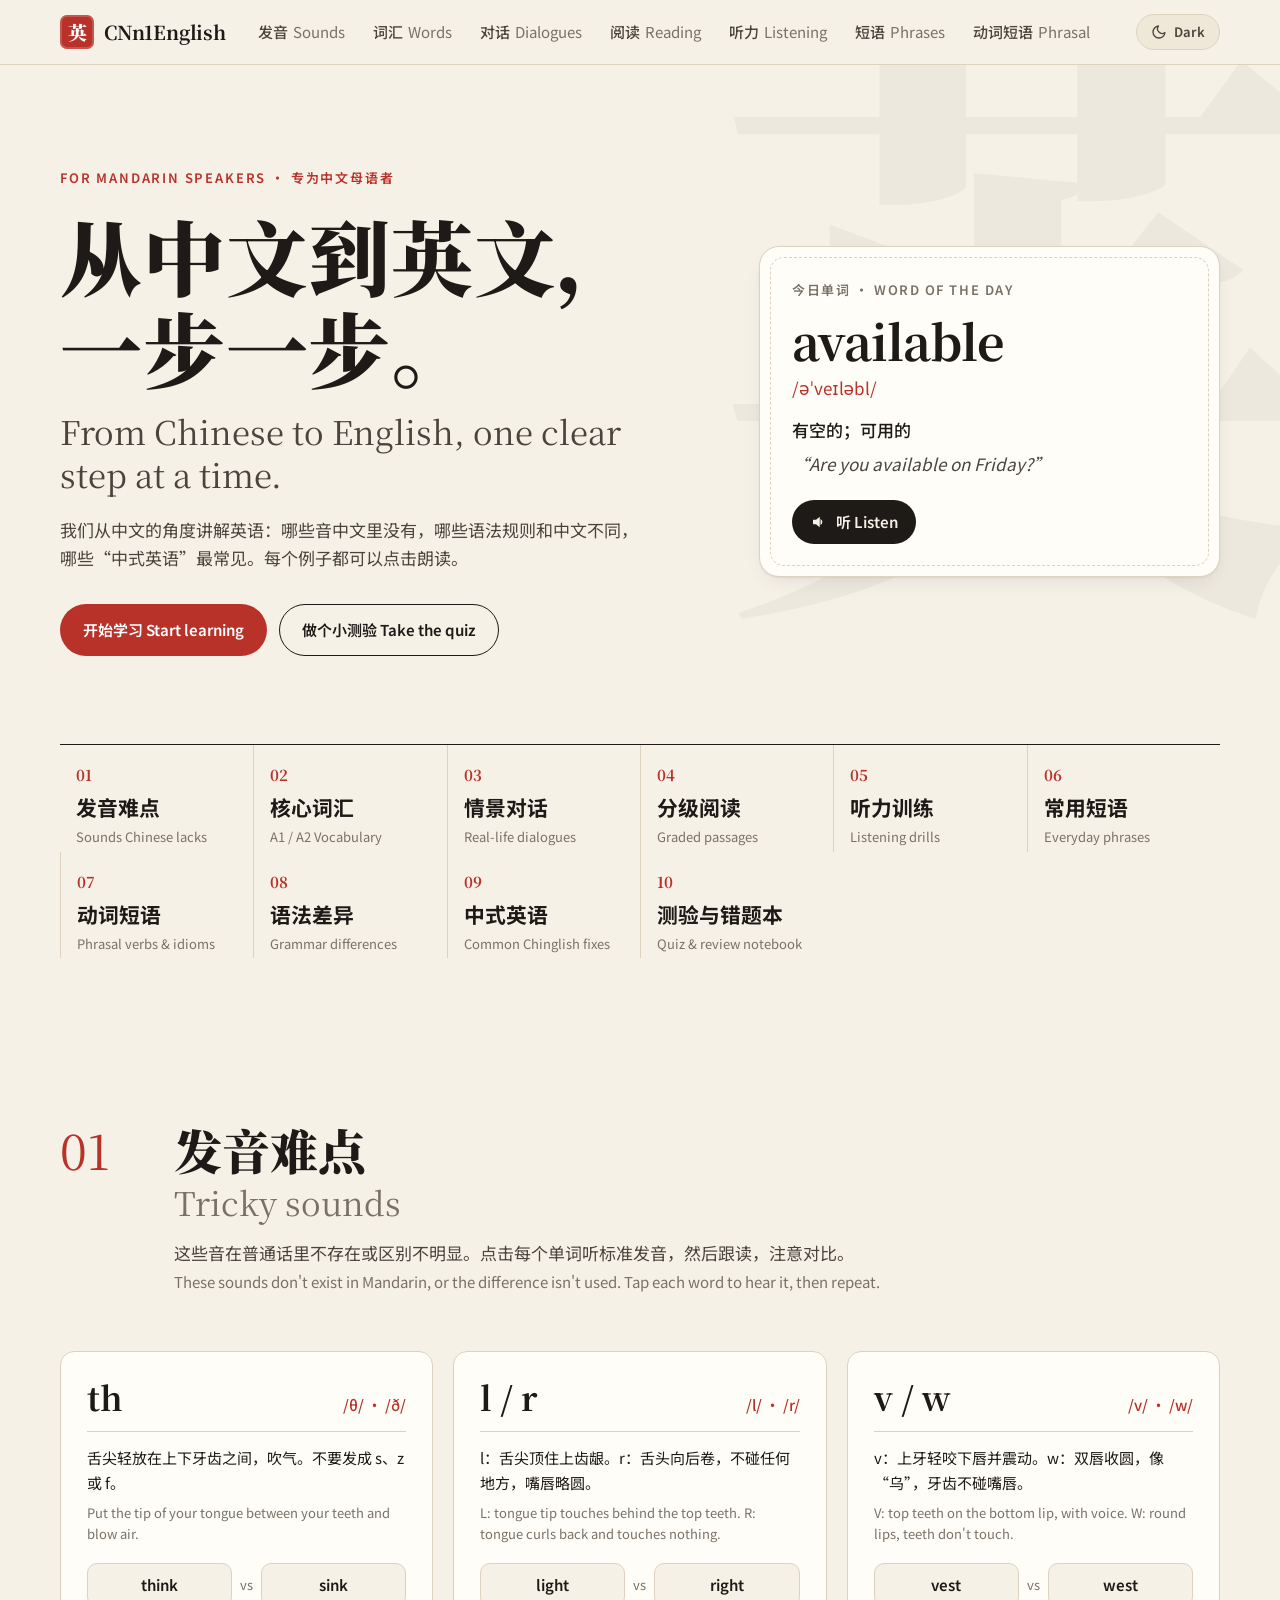
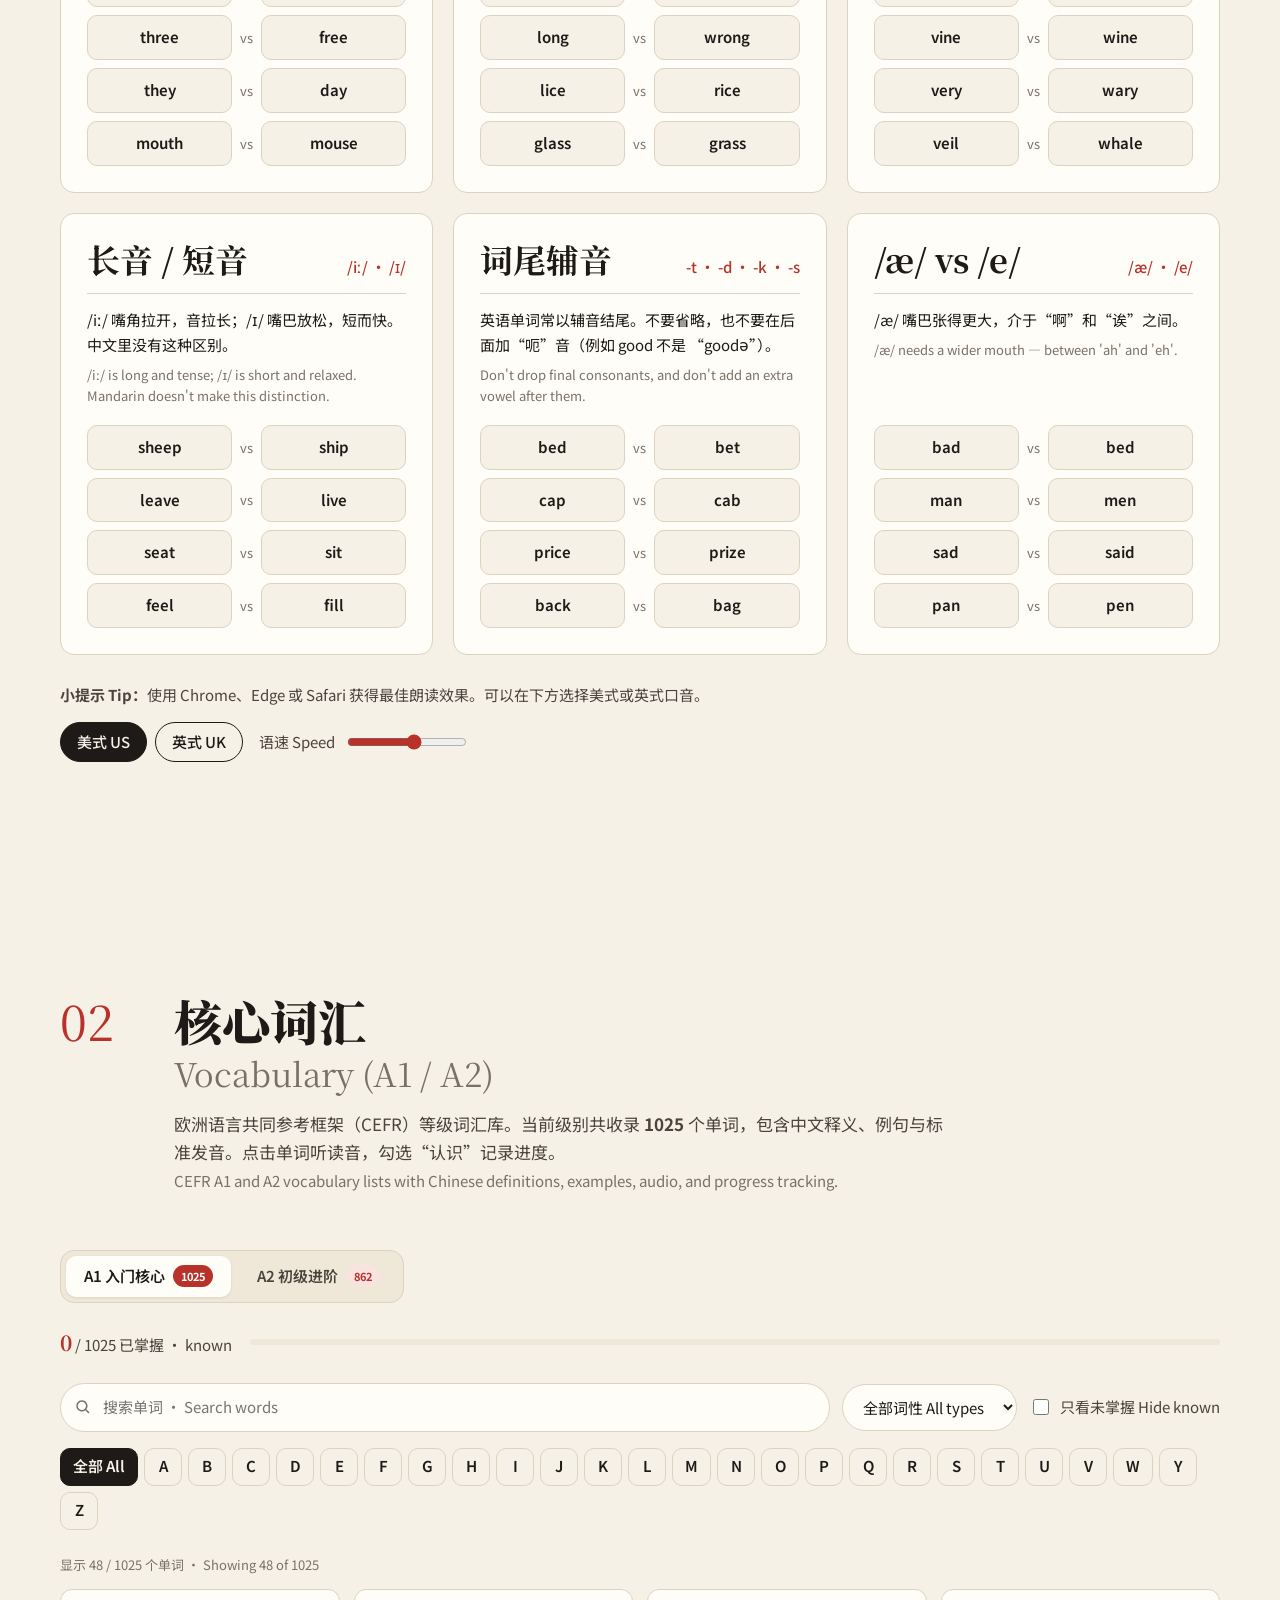
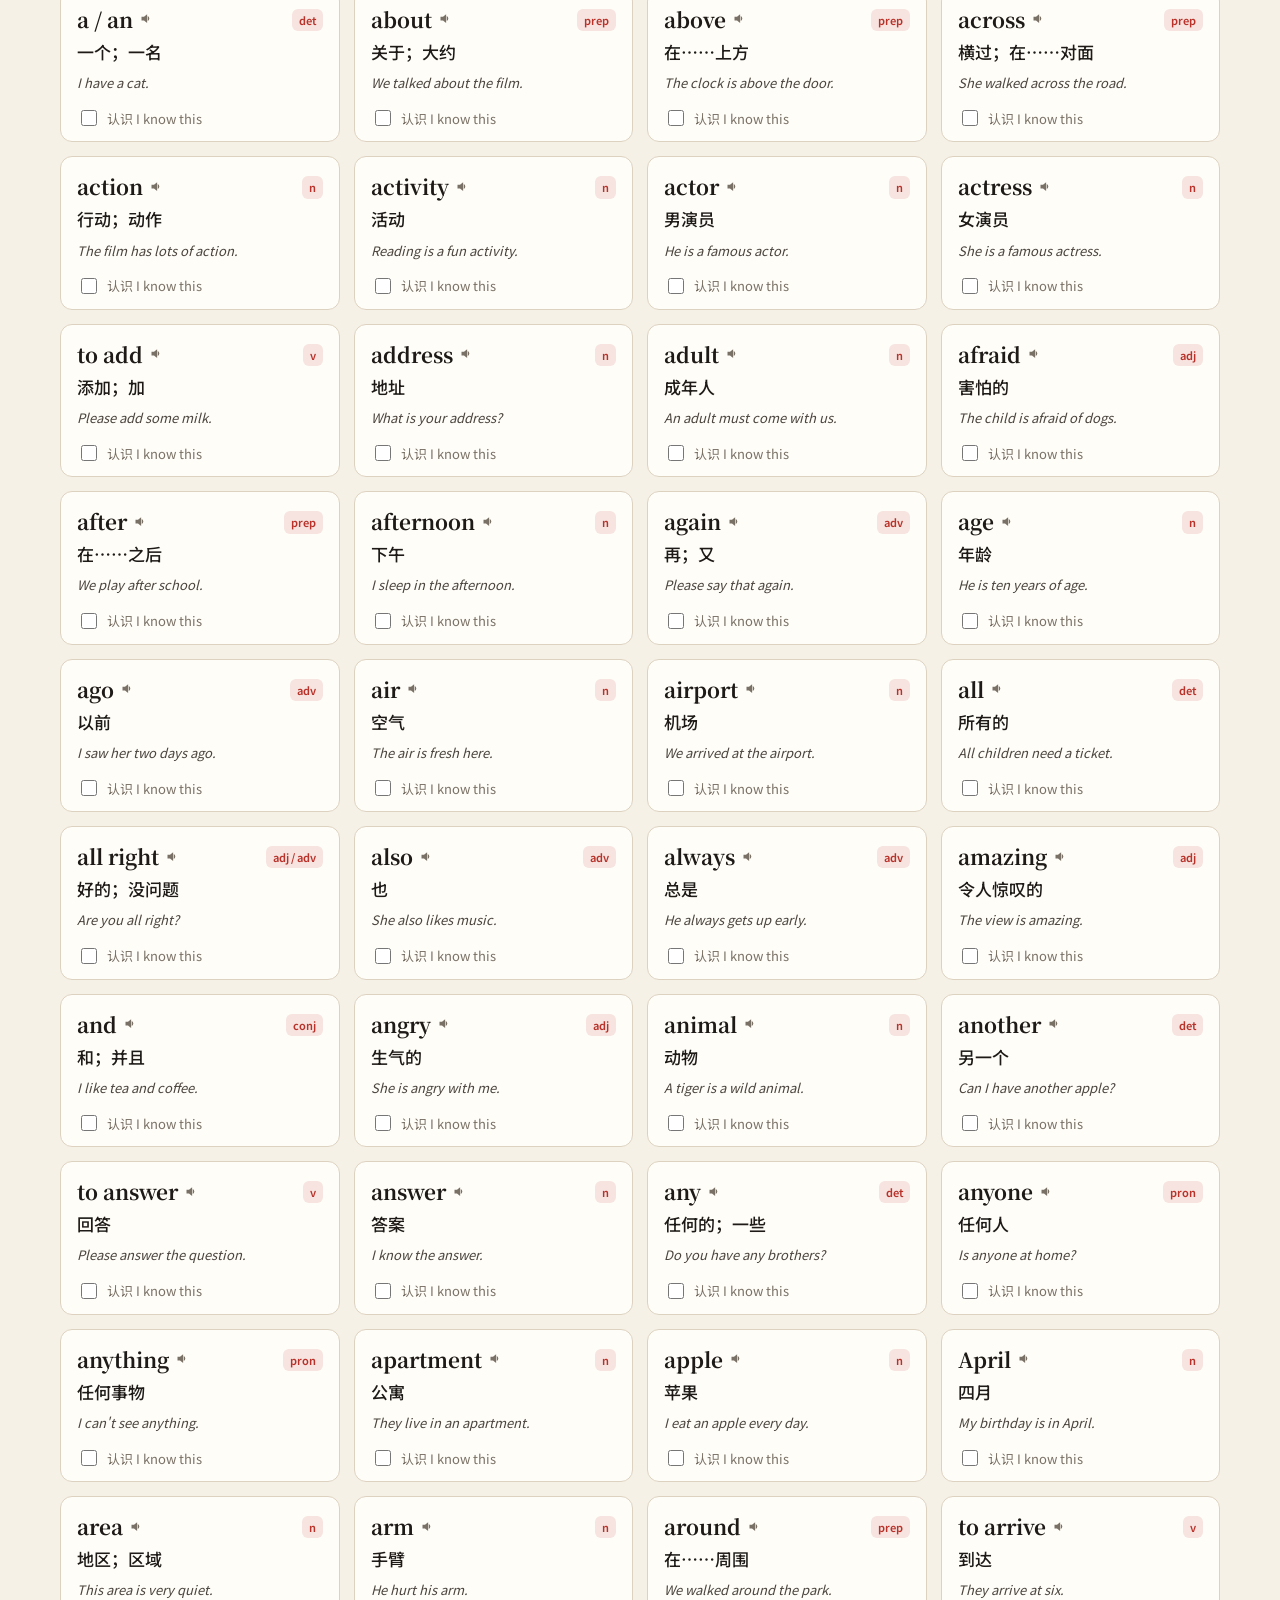
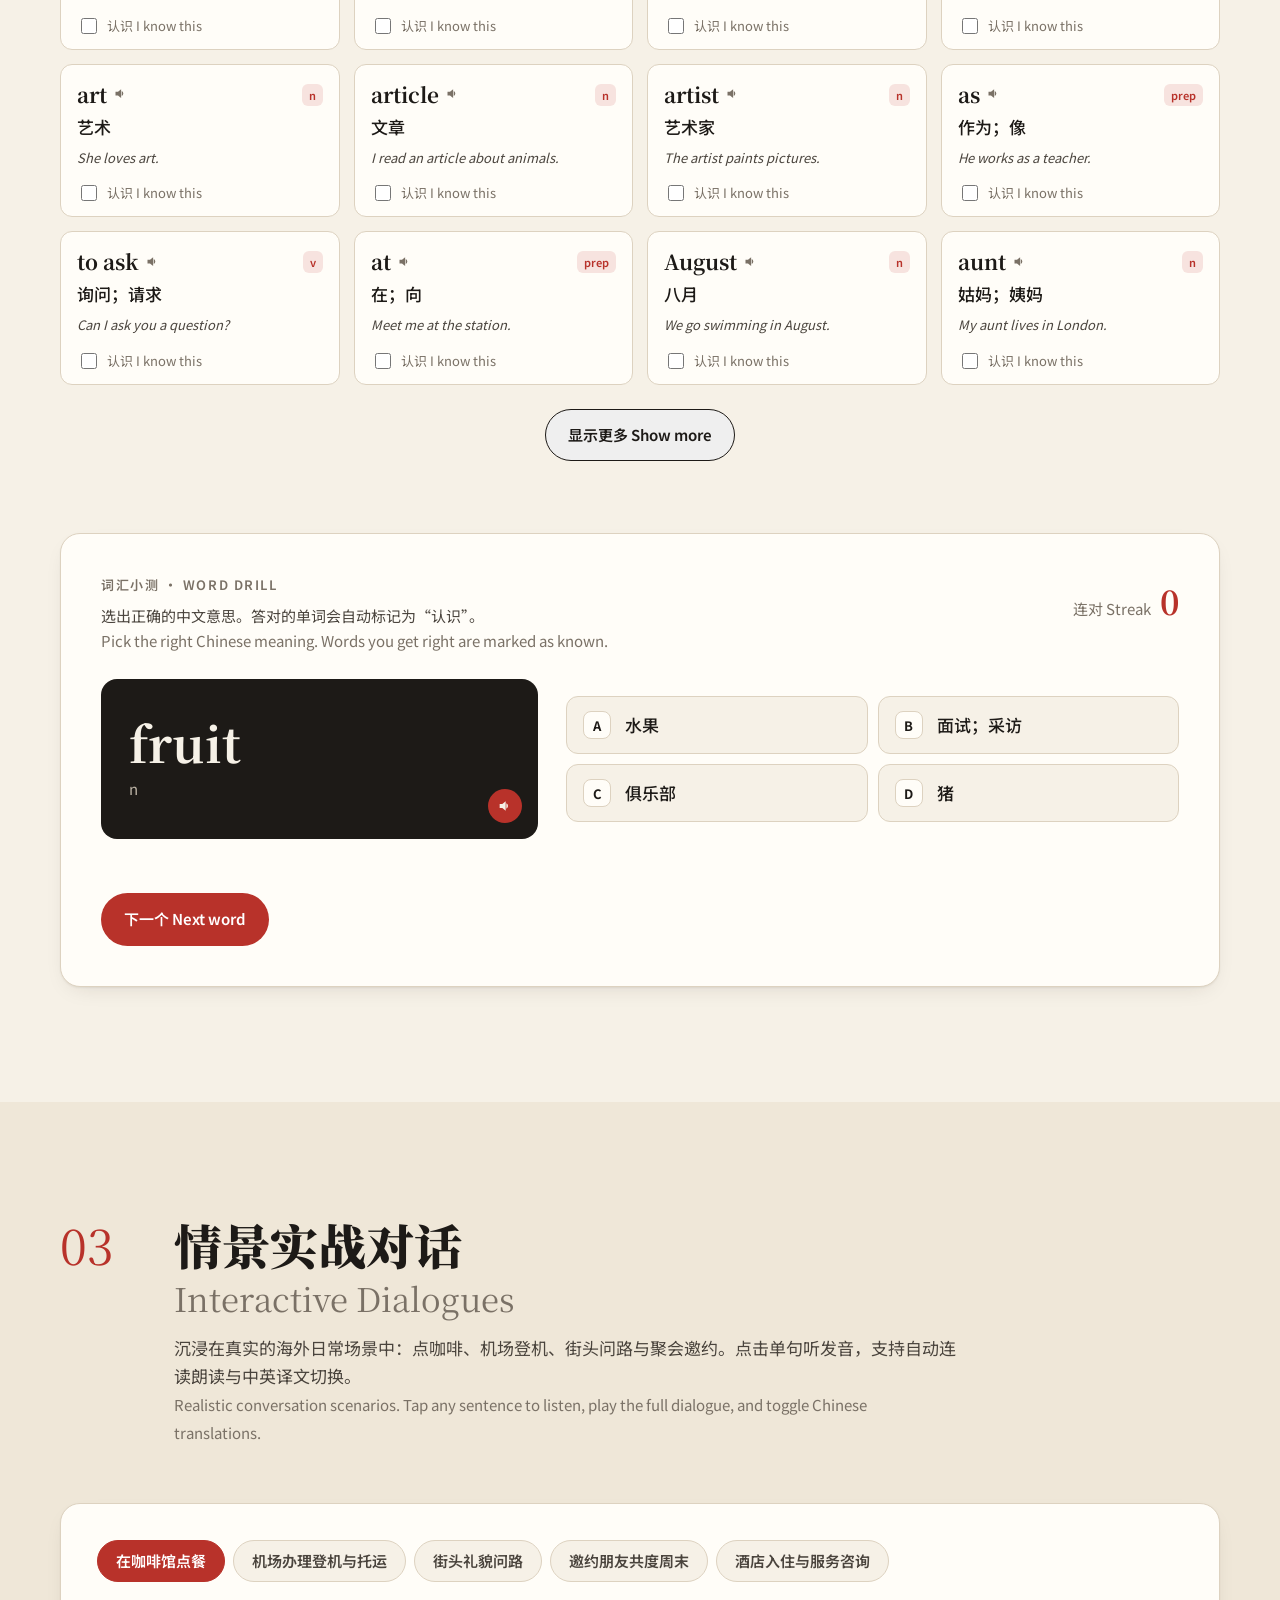
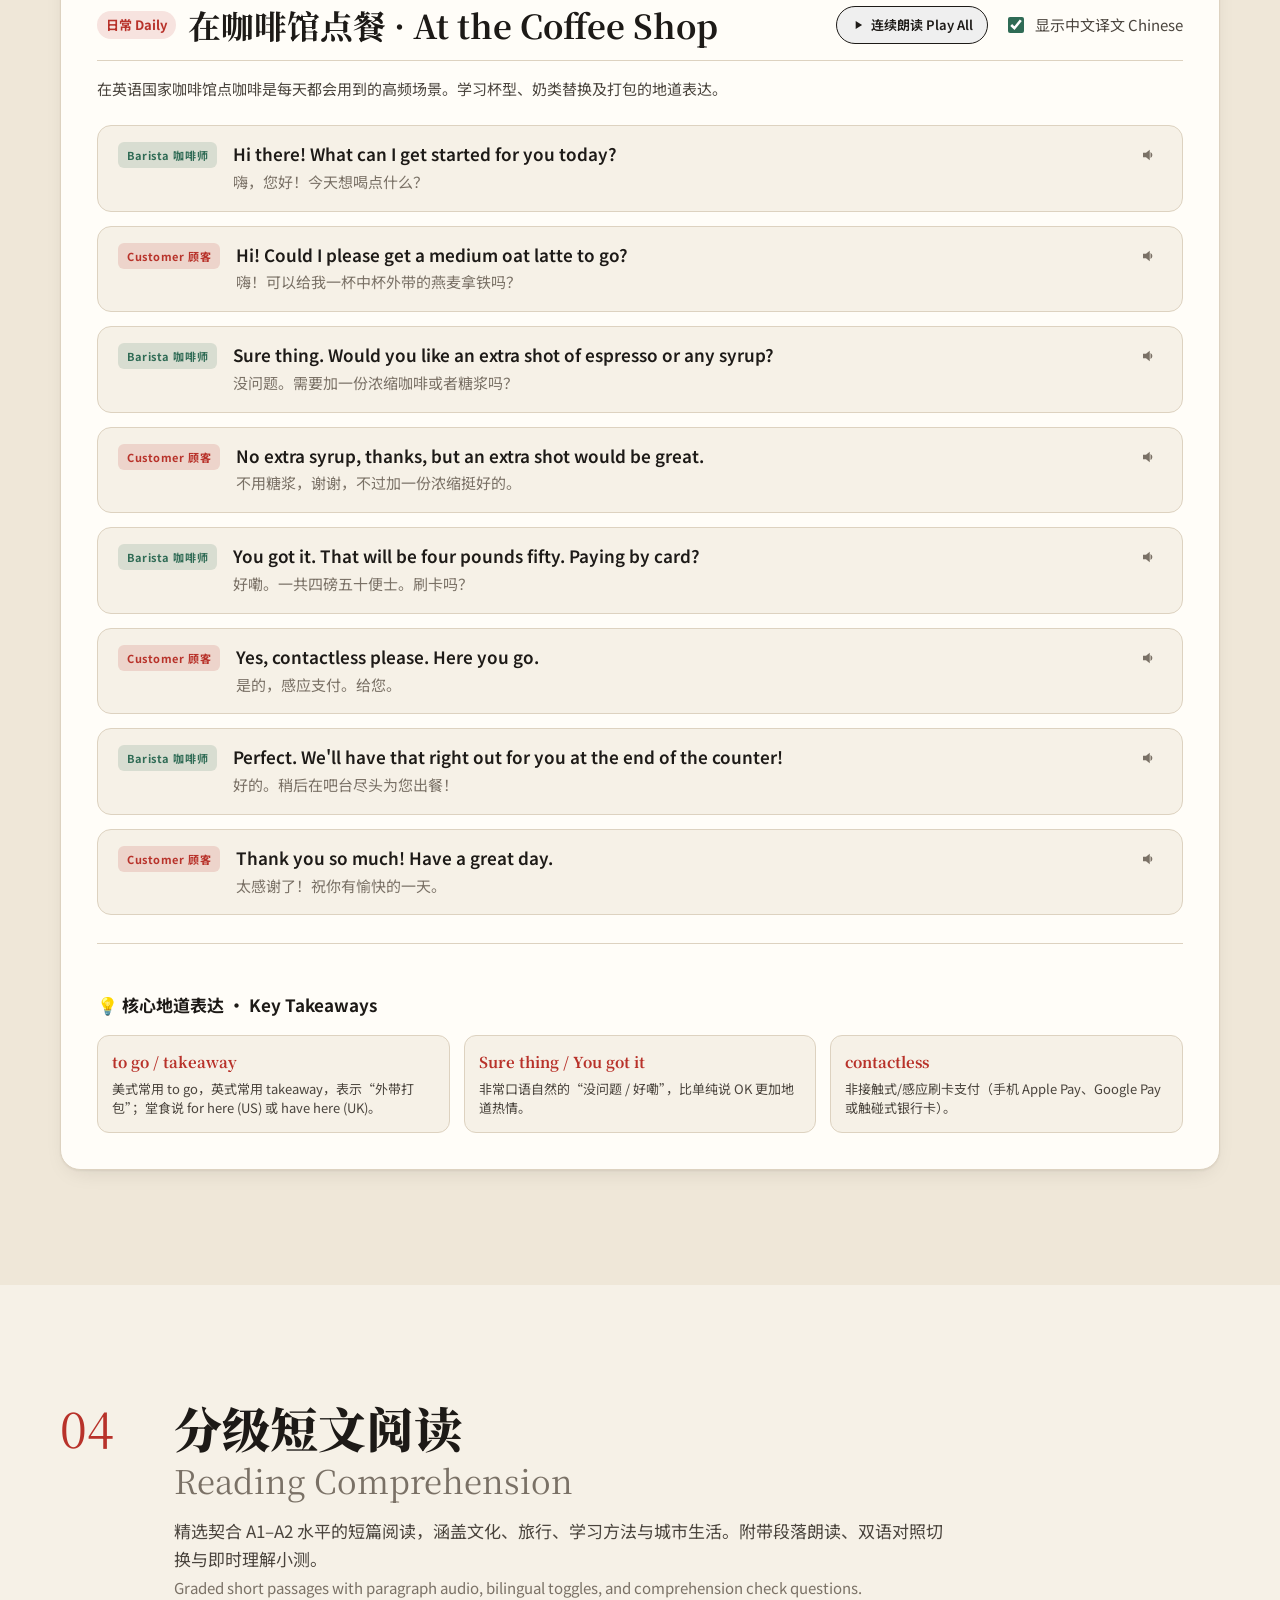
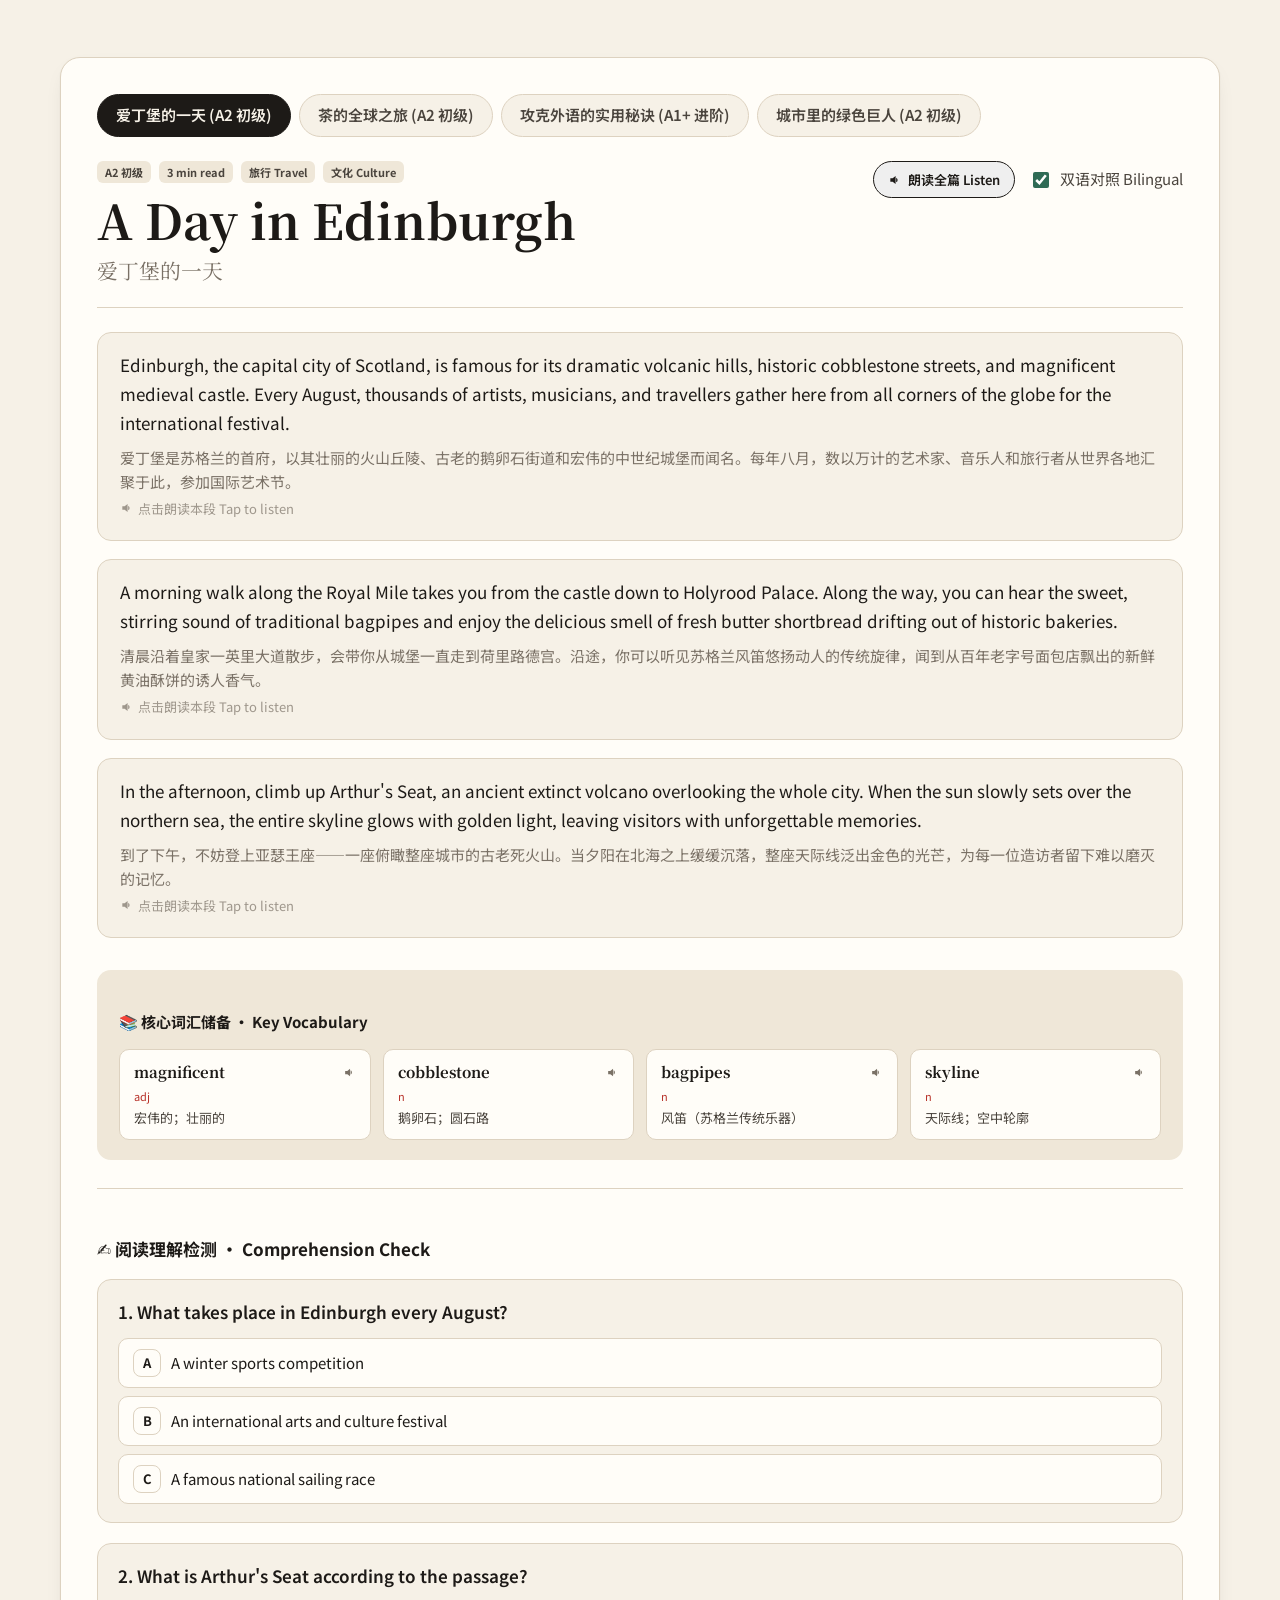
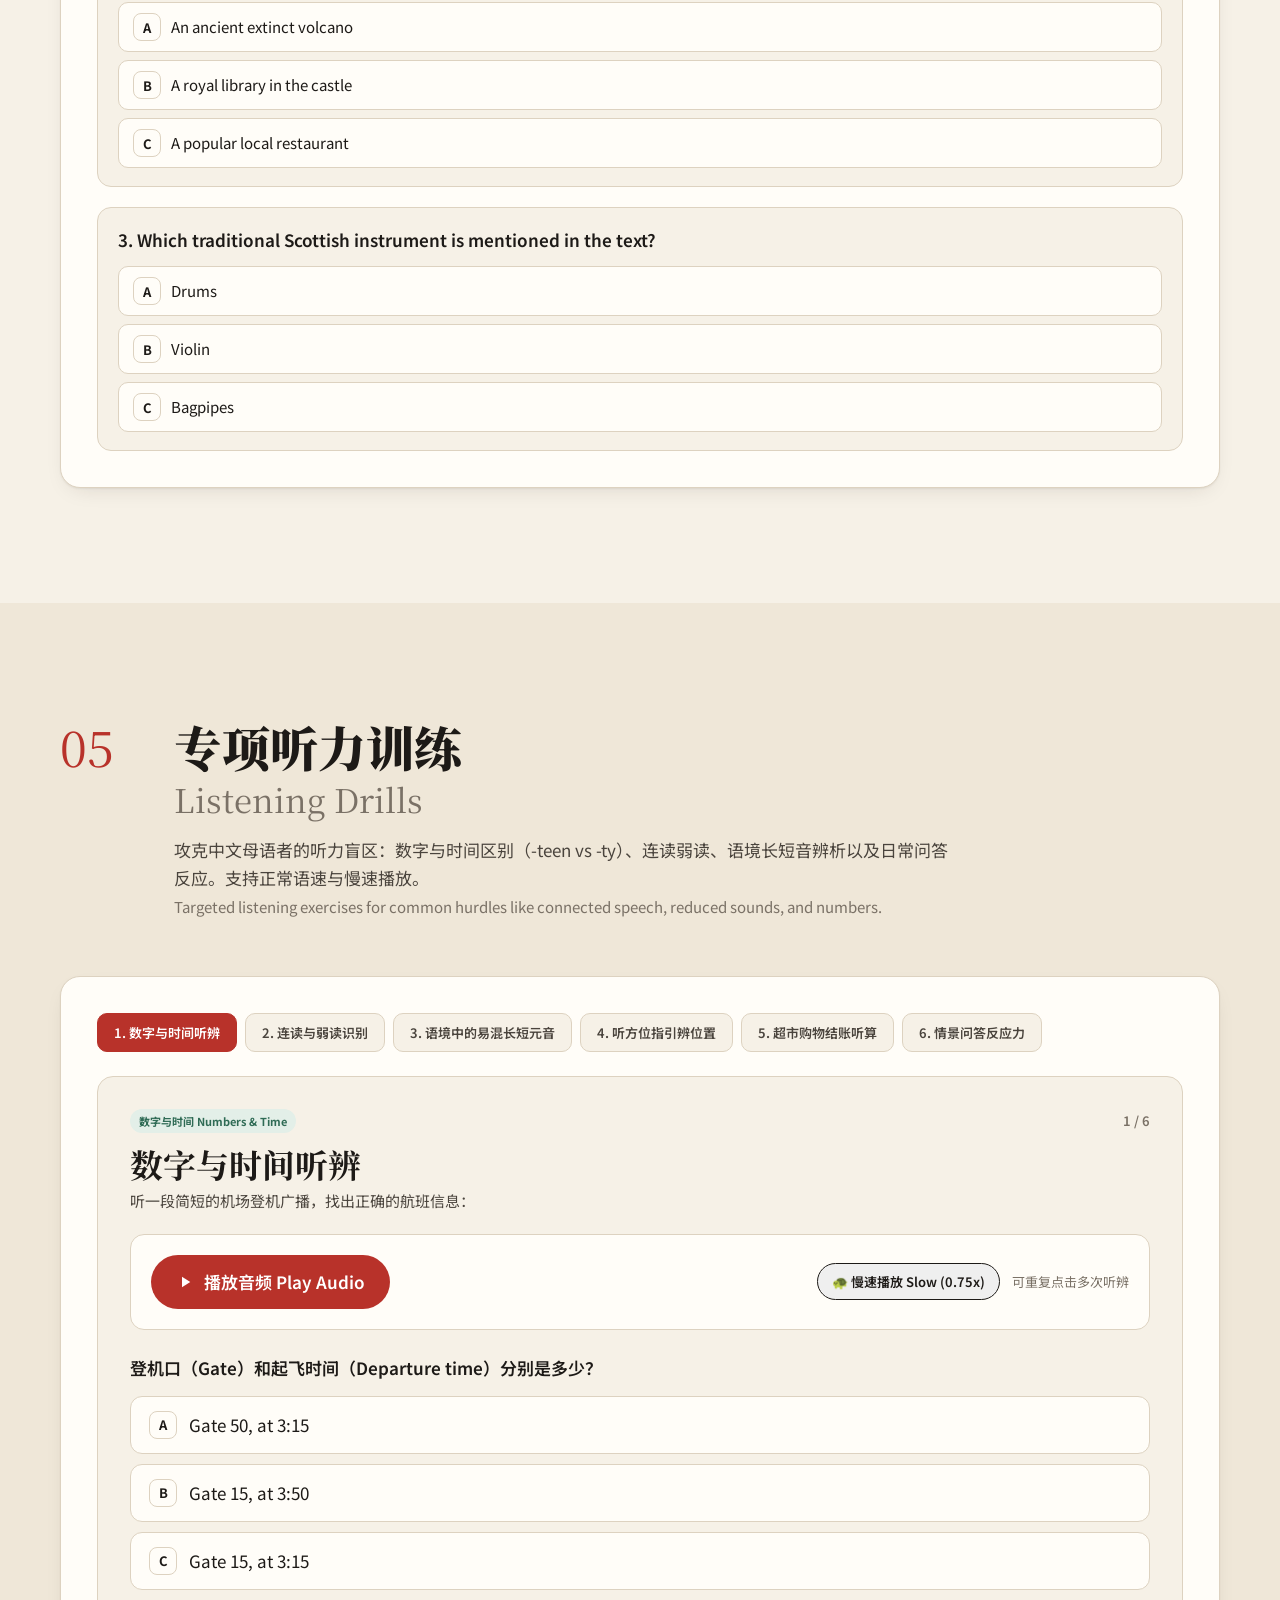
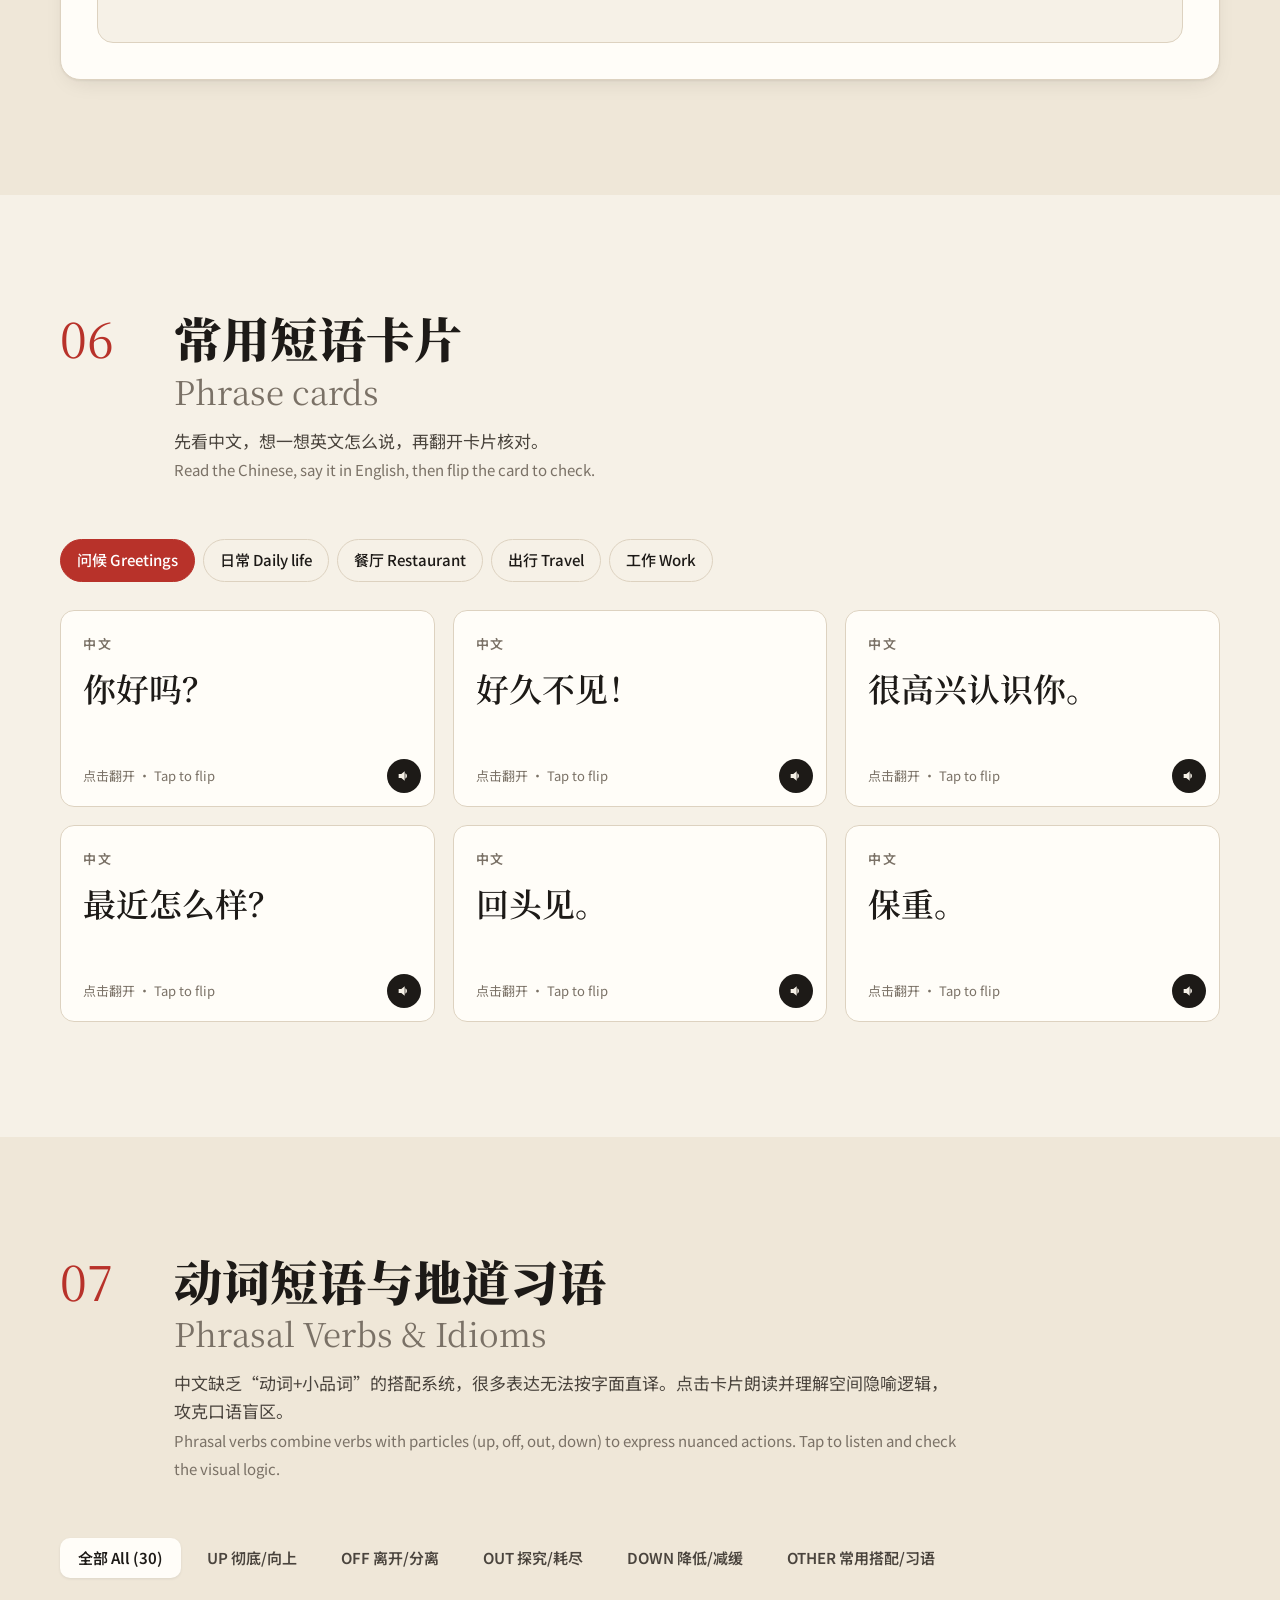
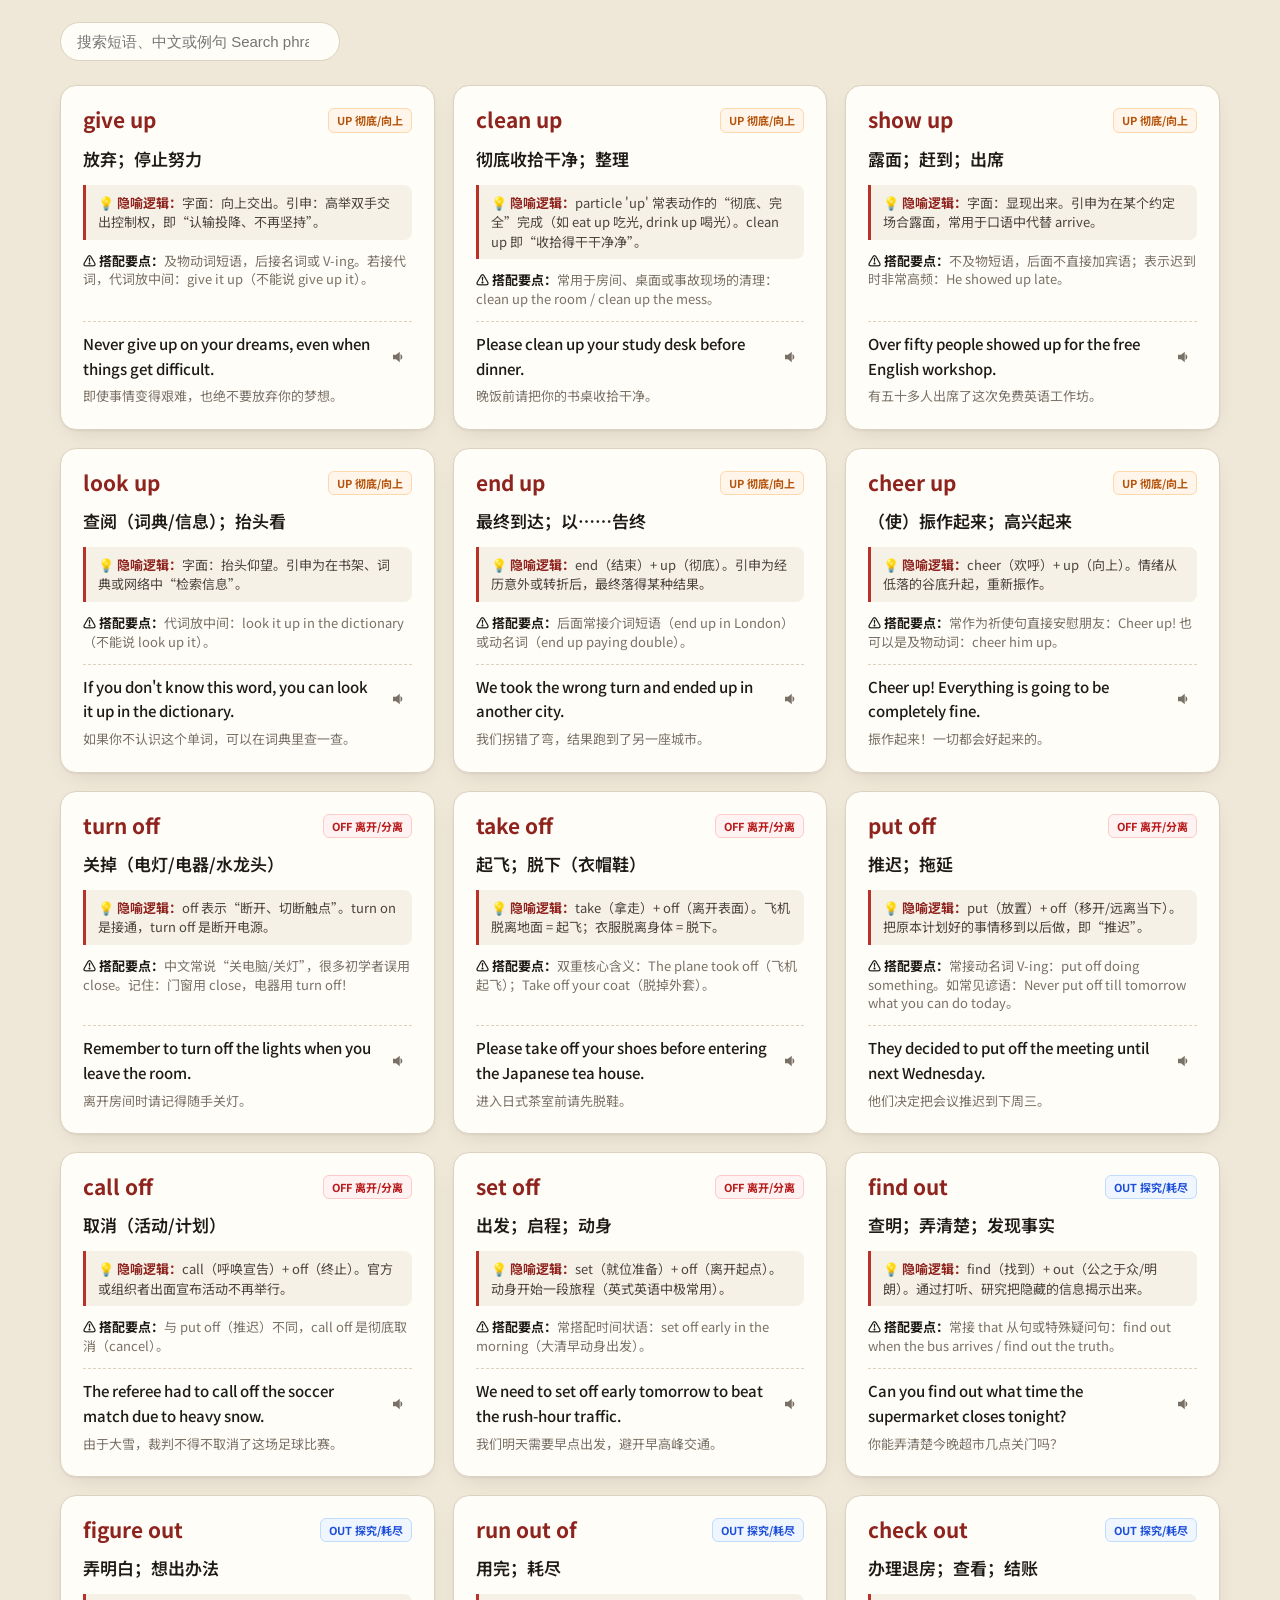
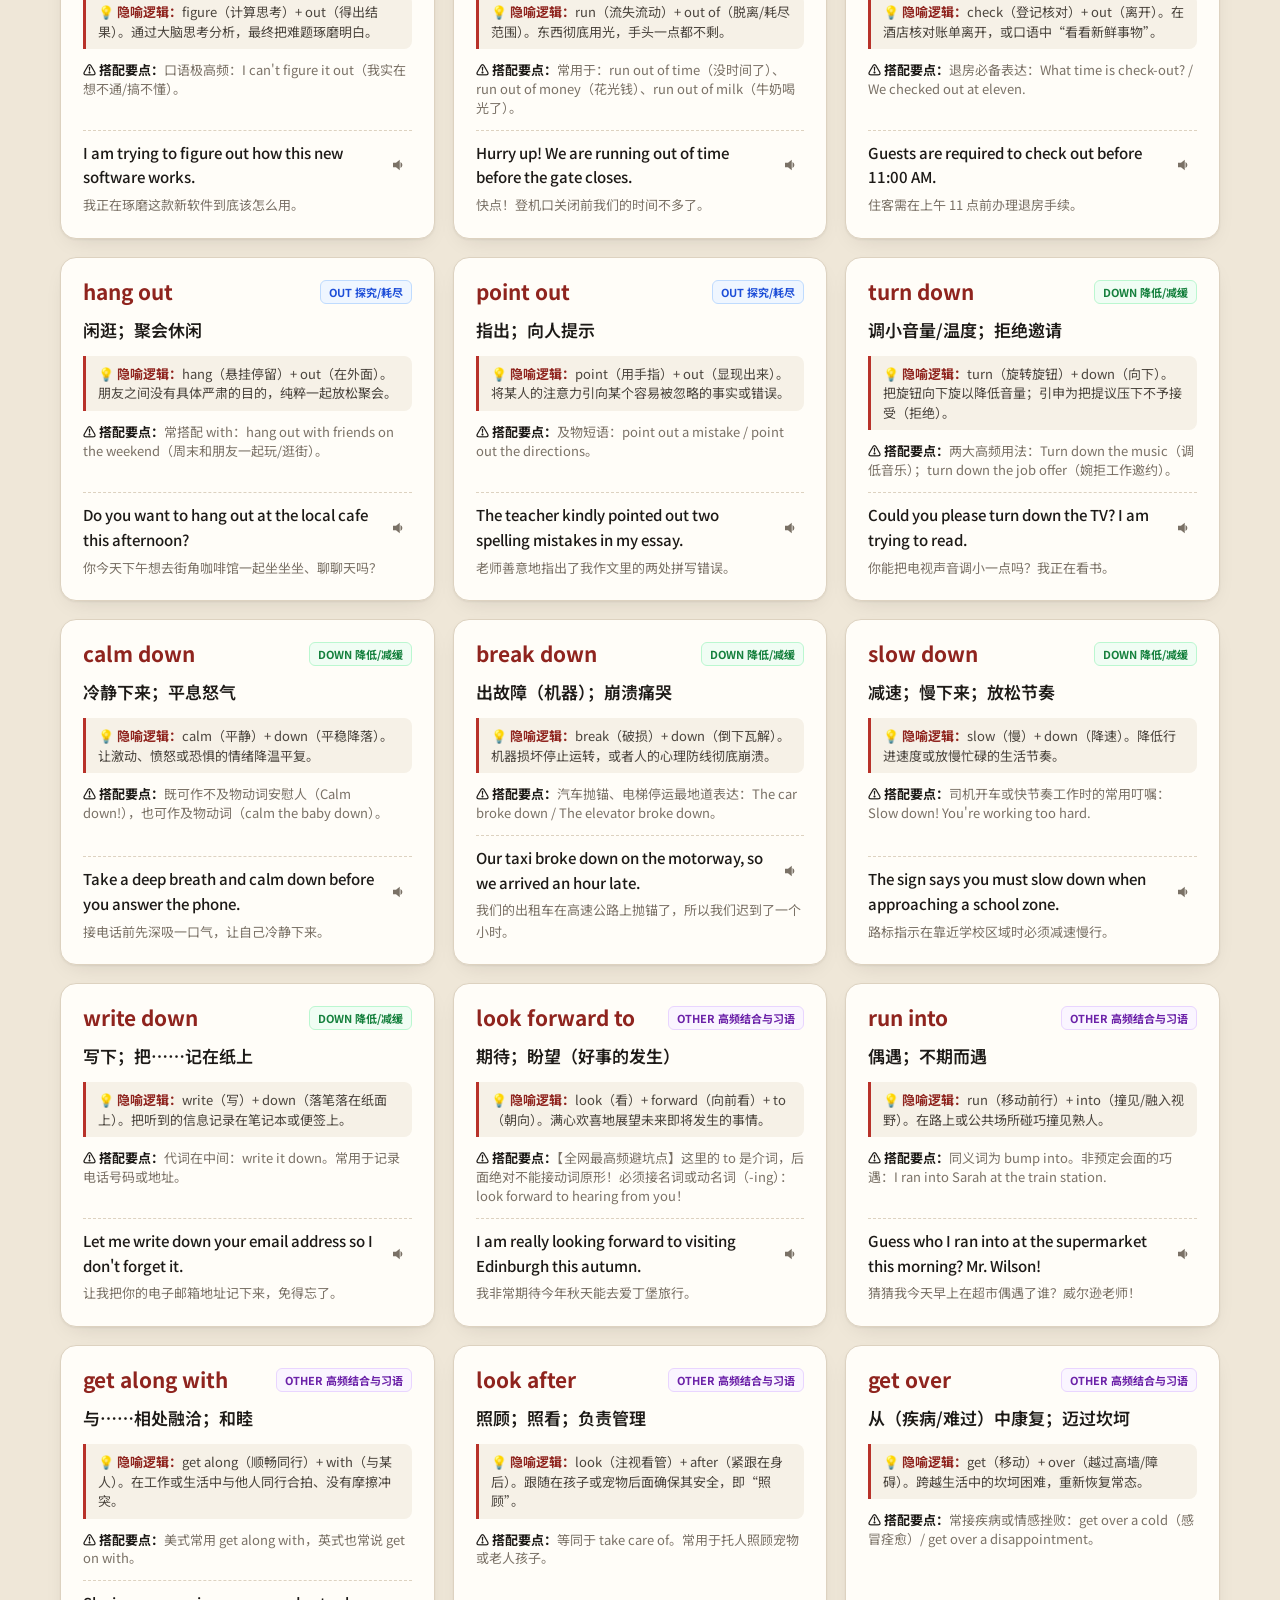
==== index.html @ 927b71ca "Add dark mode toggle with persistent storage and system scheme detection" ====
<!doctype html>
<html lang="zh-Hans">
<head>
  <meta charset="utf-8">
  <meta name="viewport" content="width=device-width, initial-scale=1">
  <title>CNn1English · 中文母语者的英语学习站</title>
  <meta name="description" content="A teaching and studying resource for Mandarin speakers to learn English — pronunciation, phrases, grammar and practice. 为中文母语者设计的英语学习资源。">
  <link rel="icon" href="data:image/svg+xml,%3Csvg xmlns='http://www.w3.org/2000/svg' viewBox='0 0 32 32'%3E%3Crect width='32' height='32' rx='6' fill='%23b8322a'/%3E%3Ctext x='16' y='23' font-size='19' text-anchor='middle' fill='%23fff' font-family='serif'%3E英%3C/text%3E%3C/svg%3E">
  <link rel="preconnect" href="https://fonts.googleapis.com">
  <link rel="preconnect" href="https://fonts.gstatic.com" crossorigin>
  <link href="https://api.fontshare.com/v2/css?f[]=zodiak@400,700&f[]=general-sans@400,500,600&display=swap" rel="stylesheet">
  <link href="https://fonts.googleapis.com/css2?family=Noto+Sans+SC:wght@400;500;700&family=Noto+Serif+SC:wght@600;900&display=swap" rel="stylesheet">
  <link rel="stylesheet" href="assets/style.css">
  <script>
    (function() {
      try {
        var saved = localStorage.getItem("cn1_theme");
        var prefersDark = window.matchMedia && window.matchMedia("(prefers-color-scheme: dark)").matches;
        if (saved === "dark" || (!saved && prefersDark)) {
          document.documentElement.setAttribute("data-theme", "dark");
        } else {
          document.documentElement.setAttribute("data-theme", "light");
        }
      } catch (e) {}
    })();
  </script>
</head>
<body>
  <a class="skip" href="#main">Skip to content · 跳到正文</a>

  <header class="site-header">
    <div class="wrap header-inner">
      <a class="brand" href="#top" aria-label="CNn1English home">
        <span class="seal" aria-hidden="true">英</span>
        <span class="brand-name">CNn1English</span>
      </a>
      <nav class="nav" aria-label="Main">
        <a href="#sounds">发音 <span>Sounds</span></a>
        <a href="#vocab">词汇 <span>Words</span></a>
        <a href="#dialogues">对话 <span>Dialogues</span></a>
        <a href="#reading">阅读 <span>Reading</span></a>
        <a href="#listening">听力 <span>Listening</span></a>
        <a href="#phrases">短语 <span>Phrases</span></a>
        <a href="#phrasal-verbs">动词短语 <span>Phrasal</span></a>
        <a href="#grammar">语法 <span>Grammar</span></a>
        <a href="#mistakes">纠错 <span>Fixes</span></a>
        <a href="#practice">练习 <span>Practice</span></a>
      </nav>
      <button type="button" class="theme-toggle" id="theme-toggle" aria-label="Toggle dark mode" title="Toggle dark/light mode">
        <svg class="theme-icon-sun" viewBox="0 0 24 24" aria-hidden="true">
          <circle cx="12" cy="12" r="5"></circle>
          <path d="M12 1v2M12 21v2M4.22 4.22l1.42 1.42M18.36 18.36l1.42 1.42M1 12h2M21 12h2M4.22 19.78l1.42-1.42M18.36 5.64l1.42-1.42"></path>
        </svg>
        <svg class="theme-icon-moon" viewBox="0 0 24 24" aria-hidden="true">
          <path d="M21 12.79A9 9 0 1 1 11.21 3 7 7 0 0 0 21 12.79z"></path>
        </svg>
        <span class="theme-toggle-text">Dark</span>
      </button>
    </div>
  </header>

  <main id="main">
    <!-- HERO -->
    <section class="hero" id="top">
      <div class="wrap hero-grid">
        <div class="hero-copy">
          <p class="eyebrow">For Mandarin speakers · 专为中文母语者</p>
          <h1 class="hero-title">
            <span class="zh">从中文到英文，</span>
            <span class="zh">一步一步。</span>
          </h1>
          <p class="hero-en">From Chinese to English, one clear step at a time.</p>
          <p class="hero-lede">我们从中文的角度讲解英语：哪些音中文里没有，哪些语法规则和中文不同，哪些“中式英语”最常见。每个例子都可以点击朗读。</p>
          <div class="hero-actions">
            <a class="btn btn-primary" href="#sounds">开始学习 Start learning</a>
            <a class="btn btn-ghost" href="#practice">做个小测验 Take the quiz</a>
          </div>
        </div>
        <aside class="hero-card" aria-label="Word of the day">
          <p class="card-label">今日单词 · Word of the day</p>
          <p class="wotd-word" id="wotd-word">—</p>
          <p class="wotd-ipa" id="wotd-ipa"></p>
          <p class="wotd-zh" id="wotd-zh"></p>
          <p class="wotd-ex" id="wotd-ex"></p>
          <button class="speak" type="button" id="wotd-speak" aria-label="Listen to the word of the day">
            <svg viewBox="0 0 24 24" aria-hidden="true"><path d="M4 9v6h4l5 4V5L8 9H4zm12.5 3a4.5 4.5 0 0 0-2.5-4v8a4.5 4.5 0 0 0 2.5-4z"/></svg>
            听 Listen
          </button>
        </aside>
      </div>
      <div class="wrap path">
        <ol class="path-list">
          <li><a href="#sounds"><b>01</b><span>发音难点</span><small>Sounds Chinese lacks</small></a></li>
          <li><a href="#vocab"><b>02</b><span>核心词汇</span><small>A1 / A2 Vocabulary</small></a></li>
          <li><a href="#dialogues"><b>03</b><span>情景对话</span><small>Real-life dialogues</small></a></li>
          <li><a href="#reading"><b>04</b><span>分级阅读</span><small>Graded passages</small></a></li>
          <li><a href="#listening"><b>05</b><span>听力训练</span><small>Listening drills</small></a></li>
          <li><a href="#phrases"><b>06</b><span>常用短语</span><small>Everyday phrases</small></a></li>
          <li><a href="#phrasal-verbs"><b>07</b><span>动词短语</span><small>Phrasal verbs & idioms</small></a></li>
          <li><a href="#grammar"><b>08</b><span>语法差异</span><small>Grammar differences</small></a></li>
          <li><a href="#mistakes"><b>09</b><span>中式英语</span><small>Common Chinglish fixes</small></a></li>
          <li><a href="#practice"><b>10</b><span>测验与错题本</span><small>Quiz & review notebook</small></a></li>
        </ol>
      </div>
    </section>

    <!-- SOUNDS -->
    <section class="section" id="sounds">
      <div class="wrap">
        <header class="section-head">
          <p class="section-num">01</p>
          <div>
            <h2>发音难点 <span class="h-en">Tricky sounds</span></h2>
            <p class="section-intro">这些音在普通话里不存在或区别不明显。点击每个单词听标准发音，然后跟读，注意对比。<br><span class="en-note">These sounds don't exist in Mandarin, or the difference isn't used. Tap each word to hear it, then repeat.</span></p>
          </div>
        </header>
        <div class="sound-grid" id="sound-grid"></div>
        <p class="tip"><b>小提示 Tip：</b>使用 Chrome、Edge 或 Safari 获得最佳朗读效果。可以在下方选择美式或英式口音。</p>
        <div class="accent-toggle" role="radiogroup" aria-label="Accent">
          <button type="button" role="radio" aria-checked="true" data-lang="en-US">美式 US</button>
          <button type="button" role="radio" aria-checked="false" data-lang="en-GB">英式 UK</button>
          <label class="rate">语速 Speed
            <input type="range" id="rate" min="0.5" max="1.2" step="0.1" value="0.9">
          </label>
        </div>
      </div>
    </section>

    <!-- VOCAB -->
    <section class="section section-vocab" id="vocab">
      <div class="wrap">
        <header class="section-head">
          <p class="section-num">02</p>
          <div>
            <h2>核心词汇 <span class="h-en">Vocabulary (A1 / A2)</span></h2>
            <p class="section-intro">欧洲语言共同参考框架（CEFR）等级词汇库。当前级别共收录 <b id="vocab-total">0</b> 个单词，包含中文释义、例句与标准发音。点击单词听读音，勾选“认识”记录进度。<br><span class="en-note">CEFR A1 and A2 vocabulary lists with Chinese definitions, examples, audio, and progress tracking.</span></p>
          </div>
        </header>

        <div class="level-tabs" role="tablist" aria-label="Vocabulary level">
          <button type="button" class="tab-btn active" role="tab" aria-selected="true" data-level="a1">
            A1 入门核心 <span class="count-badge" id="tab-count-a1">1025</span>
          </button>
          <button type="button" class="tab-btn" role="tab" aria-selected="false" data-level="a2">
            A2 初级进阶 <span class="count-badge" id="tab-count-a2">862</span>
          </button>
        </div>

        <div class="vocab-progress">
          <div class="vp-text"><b id="vp-known">0</b> / <span id="vp-total">0</span> 已掌握 · known</div>
          <div class="vp-bar"><span id="vp-bar"></span></div>
        </div>

        <div class="vocab-tools">
          <label class="search">
            <svg viewBox="0 0 24 24" aria-hidden="true"><path d="M10.5 3a7.5 7.5 0 0 1 5.96 12.05l4.25 4.24-1.42 1.42-4.24-4.25A7.5 7.5 0 1 1 10.5 3zm0 2a5.5 5.5 0 1 0 0 11 5.5 5.5 0 0 0 0-11z"/></svg>
            <input type="search" id="vocab-search" placeholder="搜索单词 · Search words" aria-label="Search words">
          </label>
          <select id="vocab-pos" aria-label="Part of speech"></select>
          <label class="check"><input type="checkbox" id="vocab-unknown"> 只看未掌握 Hide known</label>
        </div>
        <div class="letters" id="vocab-letters" role="group" aria-label="Filter by letter"></div>

        <p class="vocab-count" id="vocab-count" aria-live="polite"></p>
        <div class="vocab-grid" id="vocab-grid"></div>
        <div class="vocab-more"><button type="button" class="btn btn-ghost" id="vocab-more">显示更多 Show more</button></div>

        <div class="drill" id="drill">
          <div class="drill-head">
            <div>
              <p class="card-label">词汇小测 · Word drill</p>
              <p class="drill-sub">选出正确的中文意思。答对的单词会自动标记为“认识”。<br><span class="en-note">Pick the right Chinese meaning. Words you get right are marked as known.</span></p>
            </div>
            <p class="drill-streak">连对 Streak <b id="drill-streak">0</b></p>
          </div>
          <div class="drill-body">
            <div class="drill-word">
              <p class="drill-en" id="drill-en">—</p>
              <p class="drill-pos" id="drill-pos"></p>
              <button type="button" class="speak mini" id="drill-speak" aria-label="Listen">
                <svg viewBox="0 0 24 24" aria-hidden="true"><path d="M4 9v6h4l5 4V5L8 9H4zm12.5 3a4.5 4.5 0 0 0-2.5-4v8a4.5 4.5 0 0 0 2.5-4z"/></svg>
              </button>
            </div>
            <div class="drill-opts" id="drill-opts"></div>
          </div>
          <p class="drill-ex" id="drill-ex"></p>
          <button type="button" class="btn btn-primary" id="drill-next">下一个 Next word</button>
        </div>
      </div>
    </section>

    <!-- DIALOGUES -->
    <section class="section section-alt" id="dialogues">
      <div class="wrap">
        <header class="section-head">
          <p class="section-num">03</p>
          <div>
            <h2>情景实战对话 <span class="h-en">Interactive Dialogues</span></h2>
            <p class="section-intro">沉浸在真实的海外日常场景中：点咖啡、机场登机、街头问路与聚会邀约。点击单句听发音，支持自动连读朗读与中英译文切换。<br><span class="en-note">Realistic conversation scenarios. Tap any sentence to listen, play the full dialogue, and toggle Chinese translations.</span></p>
          </div>
        </header>

        <div class="dialogue-box">
          <div class="dialogue-tabs" id="dialogue-tabs" role="tablist" aria-label="Dialogue scenarios"></div>

          <div class="dialogue-toolbar">
            <div class="dialogue-meta">
              <span class="badge" id="dialogue-badge">日常 Daily</span>
              <h3 id="dialogue-title" class="dialogue-active-title">—</h3>
            </div>
            <div class="dialogue-actions">
              <button type="button" class="btn btn-sm btn-ghost" id="dialogue-play-all">
                <svg viewBox="0 0 24 24" aria-hidden="true"><path d="M8 5v14l11-7z"/></svg> 连续朗读 Play All
              </button>
              <label class="check">
                <input type="checkbox" id="dialogue-toggle-zh" checked> 显示中文译文 Chinese
              </label>
            </div>
          </div>

          <p class="dialogue-desc" id="dialogue-desc"></p>

          <div class="dialogue-flow" id="dialogue-flow" aria-live="polite"></div>

          <div class="dialogue-notes" id="dialogue-notes">
            <h4>💡 核心地道表达 · Key Takeaways</h4>
            <div class="notes-grid" id="dialogue-notes-grid"></div>
          </div>
        </div>
      </div>
    </section>

    <!-- READING -->
    <section class="section" id="reading">
      <div class="wrap">
        <header class="section-head">
          <p class="section-num">04</p>
          <div>
            <h2>分级短文阅读 <span class="h-en">Reading Comprehension</span></h2>
            <p class="section-intro">精选契合 A1–A2 水平的短篇阅读，涵盖文化、旅行、学习方法与城市生活。附带段落朗读、双语对照切换与即时理解小测。<br><span class="en-note">Graded short passages with paragraph audio, bilingual toggles, and comprehension check questions.</span></p>
          </div>
        </header>

        <div class="reading-box">
          <div class="reading-tabs" id="reading-tabs" role="tablist" aria-label="Reading passages"></div>

          <article class="passage-card">
            <div class="passage-header">
              <div>
                <div class="passage-tags" id="passage-tags"></div>
                <h3 id="passage-title" class="passage-title">—</h3>
                <p id="passage-title-zh" class="passage-title-zh">—</p>
              </div>
              <div class="passage-tools">
                <button type="button" class="btn btn-sm btn-ghost" id="passage-read-all">
                  <svg viewBox="0 0 24 24" aria-hidden="true"><path d="M4 9v6h4l5 4V5L8 9H4zm12.5 3a4.5 4.5 0 0 0-2.5-4v8a4.5 4.5 0 0 0 2.5-4z"/></svg> 朗读全篇 Listen
                </button>
                <label class="check">
                  <input type="checkbox" id="passage-toggle-zh" checked> 双语对照 Bilingual
                </label>
              </div>
            </div>

            <div class="passage-body" id="passage-body"></div>

            <div class="passage-vocab">
              <h4 class="pv-head">📚 核心词汇储备 · Key Vocabulary</h4>
              <div class="pv-grid" id="passage-vocab-grid"></div>
            </div>

            <div class="passage-quiz">
              <h4 class="pq-head">✍️ 阅读理解检测 · Comprehension Check</h4>
              <div class="pq-list" id="passage-quiz-list"></div>
            </div>
          </article>
        </div>
      </div>
    </section>

    <!-- LISTENING -->
    <section class="section section-alt" id="listening">
      <div class="wrap">
        <header class="section-head">
          <p class="section-num">05</p>
          <div>
            <h2>专项听力训练 <span class="h-en">Listening Drills</span></h2>
            <p class="section-intro">攻克中文母语者的听力盲区：数字与时间区别（-teen vs -ty）、连读弱读、语境长短音辨析以及日常问答反应。支持正常语速与慢速播放。<br><span class="en-note">Targeted listening exercises for common hurdles like connected speech, reduced sounds, and numbers.</span></p>
          </div>
        </header>

        <div class="listening-box">
          <div class="listening-nav" id="listening-nav"></div>

          <div class="listening-card" id="listening-card">
            <div class="lc-top">
              <span class="lc-category" id="lc-category">—</span>
              <span class="lc-counter" id="lc-counter">1 / 6</span>
            </div>

            <h3 class="lc-title" id="lc-title">—</h3>
            <p class="lc-prompt" id="lc-prompt">—</p>

            <div class="audio-player-box">
              <button type="button" class="btn btn-primary btn-play-audio" id="lc-play-btn">
                <svg viewBox="0 0 24 24" aria-hidden="true"><path d="M8 5v14l11-7z"/></svg>
                <span>播放音频 Play Audio</span>
              </button>
              <div class="audio-controls">
                <button type="button" class="btn btn-sm btn-ghost" id="lc-slow-btn">
                  <span>🐢 慢速播放 Slow (0.75x)</span>
                </button>
                <span class="audio-hint">可重复点击多次听辨</span>
              </div>
            </div>

            <p class="lc-q" id="lc-question">—</p>
            <div class="lc-options" id="lc-options"></div>

            <div class="lc-feedback" id="lc-feedback" hidden>
              <div class="lc-transcript-box">
                <p class="lc-t-label">原文听力文本 Transcript:</p>
                <p class="lc-transcript" id="lc-transcript"></p>
              </div>
              <p class="lc-tip" id="lc-tip"></p>
              <button type="button" class="btn btn-primary" id="lc-next-btn">下一题 Next Exercise</button>
            </div>
          </div>
        </div>
      </div>
    </section>

    <!-- PHRASES -->
    <section class="section" id="phrases">
      <div class="wrap">
        <header class="section-head">
          <p class="section-num">06</p>
          <div>
            <h2>常用短语卡片 <span class="h-en">Phrase cards</span></h2>
            <p class="section-intro">先看中文，想一想英文怎么说，再翻开卡片核对。<br><span class="en-note">Read the Chinese, say it in English, then flip the card to check.</span></p>
          </div>
        </header>
        <div class="tabs" role="tablist" id="phrase-tabs"></div>
        <div class="cards" id="phrase-cards" aria-live="polite"></div>
      </div>
    </section>

    <!-- PHRASAL VERBS & IDIOMS -->
    <section class="section section-alt" id="phrasal-verbs">
      <div class="wrap">
        <header class="section-head">
          <p class="section-num">07</p>
          <div>
            <h2>动词短语与地道习语 <span class="h-en">Phrasal Verbs &amp; Idioms</span></h2>
            <p class="section-intro">中文缺乏“动词+小品词”的搭配系统，很多表达无法按字面直译。点击卡片朗读并理解空间隐喻逻辑，攻克口语盲区。<br><span class="en-note">Phrasal verbs combine verbs with particles (up, off, out, down) to express nuanced actions. Tap to listen and check the visual logic.</span></p>
          </div>
        </header>

        <div class="phv-module">
          <div class="phv-controls">
            <div class="tabs" role="tablist" id="phv-tabs"></div>
            <div class="phv-search-box">
              <input type="search" id="phv-search" placeholder="搜索短语、中文或例句 Search phrases..." aria-label="Search phrasal verbs">
            </div>
          </div>

          <div class="phv-grid" id="phv-grid"></div>

          <!-- Quick Drill -->
          <div class="phv-drill-box">
            <div class="phv-drill-header">
              <div>
                <h4>🎯 随堂自测 · Phrasal Verb Mini-Drill</h4>
                <p class="phv-drill-sub">根据语境提示，选出最准确的地道动词短语：</p>
              </div>
              <button type="button" class="btn btn-sm btn-ghost" id="phv-drill-next">换一题 Next Question</button>
            </div>
            <div class="phv-drill-body" id="phv-drill-body"></div>
          </div>
        </div>
      </div>
    </section>

    <!-- GRAMMAR -->
    <section class="section" id="grammar">
      <div class="wrap">
        <header class="section-head">
          <p class="section-num">08</p>
          <div>
            <h2>中英语法差异 <span class="h-en">Where the grammar differs</span></h2>
            <p class="section-intro">中文靠语序和时间词表达意思，英语还要改变单词本身。了解这些差异，可以避免大部分错误。<br><span class="en-note">Chinese relies on word order and time words; English also changes the words themselves.</span></p>
          </div>
        </header>
        <div class="grammar" id="grammar-list"></div>
      </div>
    </section>

    <!-- MISTAKES -->
    <section class="section section-ink" id="mistakes">
      <div class="wrap">
        <header class="section-head">
          <p class="section-num">09</p>
          <div>
            <h2>常见中式英语 <span class="h-en">Common Chinglish, fixed</span></h2>
            <p class="section-intro">这些句子是直接从中文翻译过来的。看看地道的说法。<br><span class="en-note">Direct translations from Chinese — and what native speakers actually say.</span></p>
          </div>
        </header>
        <div class="fixes" id="fix-list"></div>
      </div>
    </section>

    <!-- PRACTICE -->
    <section class="section" id="practice">
      <div class="wrap narrow">
        <header class="section-head">
          <p class="section-num">10</p>
          <div>
            <h2>测验练习与错题本 <span class="h-en">Quiz &amp; Review Notebook</span></h2>
            <p class="section-intro">涵盖语法、时态、发音、中式英语避坑与动词短语。做错的题目会自动收入“错题本”，方便针对性复习巩固。<br><span class="en-note">Comprehensive 36-question test bank with automatic mistake tracking. Review missed questions anytime until full mastery.</span></p>
          </div>
        </header>

        <div class="quiz-mode-bar" role="tablist" aria-label="Quiz modes">
          <button type="button" class="mode-btn active" data-mode="standard">🎲 随机 10 题 Random 10</button>
          <button type="button" class="mode-btn" data-mode="all">📚 完整题库 All (36)</button>
          <button type="button" class="mode-btn" data-mode="mistakes" id="quiz-mistakes-tab">✍️ 错题本 Review Mistakes <span class="count-badge" id="quiz-mistakes-count">0</span></button>
        </div>

        <div class="quiz" id="quiz">
          <div class="quiz-top">
            <span id="quiz-progress">第 1 题 / 10</span>
            <span id="quiz-mode-label" class="quiz-mode-label">随机测试 Random</span>
            <span id="quiz-score">得分 Score: 0</span>
          </div>
          <div class="quiz-bar"><span id="quiz-bar"></span></div>
          <p class="quiz-q" id="quiz-q"></p>
          <div class="quiz-options" id="quiz-options"></div>
          <p class="quiz-explain" id="quiz-explain" hidden></p>
          <div class="quiz-actions">
            <button class="btn btn-primary" id="quiz-next" type="button" hidden>下一题 Next</button>
            <button class="btn btn-ghost btn-sm" id="quiz-remove-mistake" type="button" hidden>已掌握，移出错题本 Remove from Mistakes</button>
          </div>
        </div>
      </div>
    </section>
  </main>

  <footer class="site-footer">
    <div class="wrap footer-inner">
      <div>
        <p class="brand"><span class="seal" aria-hidden="true">英</span><span class="brand-name">CNn1English</span></p>
        <p class="foot-note">一个为中文母语者设计的免费英语学习资源。<br>A free teaching and studying resource for Mandarin speakers learning English.</p>
      </div>
      <p class="foot-links">
        <button type="button" class="theme-toggle" id="footer-theme-toggle" aria-label="Toggle dark mode">
          <svg class="theme-icon-sun" viewBox="0 0 24 24" aria-hidden="true"><circle cx="12" cy="12" r="5"></circle><path d="M12 1v2M12 21v2M4.22 4.22l1.42 1.42M18.36 18.36l1.42 1.42M1 12h2M21 12h2M4.22 19.78l1.42-1.42M18.36 5.64l1.42-1.42"></path></svg>
          <svg class="theme-icon-moon" viewBox="0 0 24 24" aria-hidden="true"><path d="M21 12.79A9 9 0 1 1 11.21 3 7 7 0 0 0 21 12.79z"></path></svg>
          <span class="theme-toggle-text">Dark</span>
        </button>
        <a href="https://github.com/chanAle-lab/CNn1English.github.io-">GitHub</a>
        <a href="#top">回到顶部 Back to top ↑</a>
      </p>
    </div>
  </footer>

  <script src="assets/data.js"></script>
  <script src="assets/vocab-a1.js"></script>
  <script src="assets/vocab-a2.js"></script>
  <script src="assets/lessons.js"></script>
  <script src="assets/app.js"></script>
</body>
</html>
---- assets/style.css ----
:root {
  --paper: #f6f1e7;
  --paper-2: #efe7d8;
  --card: #fffdf8;
  --ink: #1d1a17;
  --ink-2: #4a443d;
  --muted: #7a7166;
  --line: #ddd2c0;
  --red: #b8322a;
  --red-deep: #8f241e;
  --jade: #2f6b55;
  --jade-soft: #e3efe8;
  --red-soft: #f7e3df;

  --font-display: "Zodiak", "Noto Serif SC", Georgia, serif;
  --font-zh-display: "Noto Serif SC", "Songti SC", serif;
  --font-body: "General Sans", "Noto Sans SC", "PingFang SC", system-ui, sans-serif;

  --text-xs: clamp(0.75rem, 0.72rem + 0.15vw, 0.8125rem);
  --text-sm: clamp(0.875rem, 0.85rem + 0.15vw, 0.9375rem);
  --text-base: clamp(1rem, 0.97rem + 0.15vw, 1.0625rem);
  --text-lg: clamp(1.125rem, 1.05rem + 0.35vw, 1.3rem);
  --text-xl: clamp(1.5rem, 1.25rem + 1vw, 2.1rem);
  --text-2xl: clamp(2rem, 1.5rem + 2vw, 3rem);
  --text-hero: clamp(2.6rem, 1.6rem + 4.4vw, 5.2rem);

  --radius: 14px;
  --shadow: 0 1px 2px rgba(40, 30, 20, .06), 0 8px 24px -12px rgba(40, 30, 20, .18);
  --ease: cubic-bezier(.2, .7, .2, 1);
}

/* Dark theme variables */
[data-theme="dark"] {
  --paper: #131210;
  --paper-2: #1c1a17;
  --card: #201e1a;
  --ink: #f1ebd8;
  --ink-2: #c6bea7;
  --muted: #8c8371;
  --line: #332f28;
  --red: #e25b52;
  --red-deep: #f27269;
  --jade: #50ab89;
  --jade-soft: #193126;
  --red-soft: #381a17;

  --shadow: 0 1px 3px rgba(0, 0, 0, .4), 0 8px 24px -10px rgba(0, 0, 0, .6);
}

/* Dark mode specific component adjustments */
[data-theme="dark"] .section-alt {
  background: var(--paper-2);
}
[data-theme="dark"] .section-ink {
  background: #0d0c0a;
  color: var(--ink);
  border-top: 1px solid var(--line);
  border-bottom: 1px solid var(--line);
}
[data-theme="dark"] .section-ink .h-en,
[data-theme="dark"] .section-ink .en-note,
[data-theme="dark"] .section-ink .section-intro {
  color: var(--muted);
}
[data-theme="dark"] .fix {
  background: #181613;
  border: 1px solid var(--line);
  border-radius: 14px;
}
[data-theme="dark"] .face.back {
  background: #28241f;
  color: var(--ink);
  border-color: var(--line);
}
[data-theme="dark"] .speak {
  background: var(--card);
  color: var(--ink);
  border: 1px solid var(--line);
}
[data-theme="dark"] .speak:hover {
  background: var(--red);
  color: #fff;
  border-color: var(--red);
}
[data-theme="dark"] .mode-btn.active {
  background: var(--red);
  color: #fff;
  border-color: var(--red);
}
[data-theme="dark"] .opt.correct {
  background: var(--jade-soft);
  border-color: var(--jade);
  color: #72cfab;
}
[data-theme="dark"] .opt.wrong {
  background: var(--red-soft);
  border-color: var(--red);
  color: #fca5a5;
}
[data-theme="dark"] .opt:hover:not(:disabled) {
  border-color: var(--ink);
  background: var(--paper-2);
}
[data-theme="dark"] .phv-opt-btn:hover:not(:disabled) {
  border-color: var(--ink);
  background: var(--paper-2);
}
[data-theme="dark"] .phv-tag.up { background: rgba(251, 146, 60, 0.15); color: #fdba74; border-color: rgba(251, 146, 60, 0.3); }
[data-theme="dark"] .phv-tag.off { background: rgba(248, 113, 113, 0.15); color: #fca5a5; border-color: rgba(248, 113, 113, 0.3); }
[data-theme="dark"] .phv-tag.out { background: rgba(96, 165, 250, 0.15); color: #93c5fd; border-color: rgba(96, 165, 250, 0.3); }
[data-theme="dark"] .phv-tag.down { background: rgba(74, 222, 128, 0.15); color: #86efac; border-color: rgba(74, 222, 128, 0.3); }
[data-theme="dark"] .phv-tag.other { background: rgba(192, 132, 252, 0.15); color: #d8b4fe; border-color: rgba(192, 132, 252, 0.3); }
[data-theme="dark"] #vocab-pos option { background: var(--card); color: var(--ink); }
[data-theme="dark"] .toast { background: #28241f; color: var(--ink); border: 1px solid var(--line); box-shadow: var(--shadow); }

/* Theme Toggle Button */
.theme-toggle {
  display: inline-flex;
  align-items: center;
  gap: 7px;
  background: var(--paper-2);
  border: 1px solid var(--line);
  border-radius: 999px;
  padding: 6px 14px;
  color: var(--ink-2);
  font-size: var(--text-xs);
  font-weight: 600;
  cursor: pointer;
  transition: all .2s var(--ease);
  flex-shrink: 0;
  user-select: none;
}
.theme-toggle:hover {
  background: var(--card);
  border-color: var(--ink);
  color: var(--ink);
  transform: translateY(-1px);
}
.theme-toggle svg {
  width: 16px;
  height: 16px;
  fill: none;
  stroke: currentColor;
  stroke-width: 2;
  stroke-linecap: round;
  stroke-linejoin: round;
  transition: transform .3s var(--ease);
}
.theme-icon-sun { display: none; }
.theme-icon-moon { display: block; }

[data-theme="dark"] .theme-icon-sun { display: block; stroke: #f59e0b; }
[data-theme="dark"] .theme-icon-moon { display: none; }
[data-theme="dark"] .theme-toggle {
  background: var(--card);
  border-color: var(--line);
  color: var(--ink);
}
[data-theme="dark"] .theme-toggle:hover {
  background: var(--paper-2);
  border-color: var(--muted);
}

*, *::before, *::after { box-sizing: border-box; }
html { scroll-behavior: smooth; scroll-padding-top: 80px; -webkit-text-size-adjust: 100%; }
body {
  margin: 0;
  background: var(--paper);
  color: var(--ink);
  font-family: var(--font-body);
  font-size: var(--text-base);
  line-height: 1.65;
  -webkit-font-smoothing: antialiased;
}
img, svg { display: block; max-width: 100%; }
a { color: inherit; }
button { font: inherit; color: inherit; cursor: pointer; }
h1, h2, h3 { margin: 0; line-height: 1.15; font-weight: 700; }
p { margin: 0; }
:focus-visible { outline: 2px solid var(--red); outline-offset: 3px; border-radius: 6px; }

.wrap { width: min(1160px, 100% - 40px); margin-inline: auto; }
.narrow { width: min(760px, 100% - 40px); }

.skip { position: absolute; left: -999px; top: 8px; background: var(--ink); color: var(--paper); padding: 8px 14px; border-radius: 8px; z-index: 100; }
.skip:focus { left: 12px; }

/* Header */
.site-header {
  position: sticky; top: 0; z-index: 50;
  background: color-mix(in srgb, var(--paper) 88%, transparent);
  backdrop-filter: blur(10px);
  border-bottom: 1px solid var(--line);
}
.header-inner { display: flex; align-items: center; justify-content: space-between; gap: 20px; height: 64px; }
.brand { display: inline-flex; align-items: center; gap: 10px; text-decoration: none; }
.seal {
  display: inline-grid; place-items: center;
  width: 34px; height: 34px; border-radius: 7px;
  background: var(--red); color: #fff;
  font-family: var(--font-zh-display); font-weight: 900; font-size: 19px;
  box-shadow: inset 0 0 0 2px rgba(255,255,255,.18);
}
.brand-name { font-family: var(--font-display); font-weight: 700; font-size: 1.2rem; letter-spacing: -.01em; }
.nav { display: flex; gap: 4px; overflow-x: auto; scrollbar-width: none; }
.nav::-webkit-scrollbar { display: none; }
.nav a {
  text-decoration: none; font-size: var(--text-sm); font-weight: 500;
  padding: 8px 12px; border-radius: 999px; white-space: nowrap; color: var(--ink-2);
  transition: background .2s, color .2s;
}
.nav a span { color: var(--muted); font-weight: 400; margin-left: 2px; }
.nav a:hover { background: var(--paper-2); color: var(--ink); }

/* Hero */
.hero { padding: clamp(48px, 8vw, 104px) 0 48px; position: relative; overflow: hidden; }
.hero::before {
  content: "英"; position: absolute; right: -4vw; top: -6vw;
  font-family: var(--font-zh-display); font-weight: 900;
  font-size: min(48vw, 640px); line-height: 1; color: var(--ink); opacity: .035;
  pointer-events: none;
}
.hero-grid { display: grid; grid-template-columns: 1.35fr 1fr; gap: clamp(32px, 6vw, 80px); align-items: center; position: relative; }
.eyebrow { font-size: var(--text-xs); letter-spacing: .14em; text-transform: uppercase; color: var(--red); font-weight: 600; margin-bottom: 20px; }
.hero-title { font-family: var(--font-zh-display); font-weight: 900; font-size: var(--text-hero); letter-spacing: .01em; line-height: 1.12; }
.hero-title .zh { display: block; }
.hero-en { font-family: var(--font-display); font-size: var(--text-xl); color: var(--ink-2); margin-top: 18px; font-weight: 400; line-height: 1.3; }
.hero-lede { margin-top: 20px; max-width: 34em; color: var(--ink-2); }
.hero-actions { display: flex; flex-wrap: wrap; gap: 12px; margin-top: 32px; }

.btn {
  display: inline-flex; align-items: center; justify-content: center; gap: 8px;
  padding: 13px 22px; border-radius: 999px; font-weight: 600; font-size: var(--text-sm);
  text-decoration: none; border: 1px solid transparent; transition: transform .2s var(--ease), background .2s, border-color .2s;
}
.btn:active { transform: translateY(1px); }
.btn-primary { background: var(--red); color: #fff; }
.btn-primary:hover { background: var(--red-deep); }
.btn-ghost { border-color: var(--ink); }
.btn-ghost:hover { background: var(--ink); color: var(--paper); }

.hero-card {
  background: var(--card); border: 1px solid var(--line); border-radius: 20px;
  padding: 32px; box-shadow: var(--shadow); position: relative;
}
.hero-card::after {
  content: ""; position: absolute; inset: 10px; border: 1px dashed var(--line); border-radius: 14px; pointer-events: none;
}
.card-label { font-size: var(--text-xs); letter-spacing: .12em; text-transform: uppercase; color: var(--muted); font-weight: 600; }
.wotd-word { font-family: var(--font-display); font-size: var(--text-2xl); font-weight: 700; margin-top: 14px; letter-spacing: -.02em; line-height: 1.1; overflow-wrap: anywhere; }
.wotd-ipa { color: var(--red); font-size: var(--text-base); margin-top: 6px; }
.wotd-zh { margin-top: 14px; font-weight: 500; }
.wotd-ex { margin-top: 6px; color: var(--ink-2); font-style: italic; }
.hero-card .speak { margin-top: 22px; position: relative; z-index: 1; }

.speak {
  display: inline-flex; align-items: center; gap: 8px;
  background: var(--ink); color: var(--paper); border: 0; border-radius: 999px;
  padding: 10px 18px; font-size: var(--text-sm); font-weight: 600;
  transition: background .2s;
}
.speak svg { width: 18px; height: 18px; fill: currentColor; }
.speak:hover { background: var(--red); }
.speak.mini { width: 34px; height: 34px; padding: 0; justify-content: center; flex-shrink: 0; vertical-align: middle; }
.speak.mini svg { width: 16px; height: 16px; }
.speak.light { background: rgba(255,255,255,.12); color: #fff; }
.speak.light:hover { background: var(--red); }

.path { margin-top: clamp(48px, 7vw, 88px); }
.path-list { list-style: none; margin: 0; padding: 0; display: grid; grid-template-columns: repeat(6, 1fr); border-top: 1px solid var(--ink); }
.path-list li + li { border-left: 1px solid var(--line); }
.path-list a { display: flex; flex-direction: column; gap: 2px; padding: 18px 16px 4px; text-decoration: none; transition: background .2s; height: 100%; }
.path-list a:hover { background: var(--paper-2); }
.path-list b { font-family: var(--font-display); color: var(--red); font-size: var(--text-sm); }
.path-list span { font-weight: 700; font-size: var(--text-lg); }
.path-list small { color: var(--muted); font-size: var(--text-xs); }

/* Sections */
.section { padding: clamp(64px, 9vw, 120px) 0; }
.section-alt { background: var(--paper-2); }
.section-ink { background: var(--ink); color: var(--paper); }
.section-head { display: grid; grid-template-columns: 90px 1fr; gap: 24px; margin-bottom: clamp(32px, 5vw, 56px); }
.section-num { font-family: var(--font-display); font-size: var(--text-2xl); color: var(--red); line-height: 1; padding-top: 4px; }
.section h2 { font-family: var(--font-zh-display); font-weight: 900; font-size: var(--text-2xl); }
.h-en { display: block; font-family: var(--font-display); font-weight: 400; font-size: var(--text-xl); color: var(--muted); margin-top: 6px; }
.section-ink .h-en, .section-ink .en-note, .section-ink .section-intro { color: #bdb4a6; }
.section-intro { margin-top: 18px; max-width: 46em; color: var(--ink-2); }
.en-note { color: var(--muted); font-size: var(--text-sm); }

/* Sounds */
.sound-grid { display: grid; grid-template-columns: repeat(3, 1fr); gap: 20px; }
.sound { background: var(--card); border: 1px solid var(--line); border-radius: var(--radius); padding: 26px; display: flex; flex-direction: column; }
.sound-head { display: flex; align-items: baseline; justify-content: space-between; gap: 10px; border-bottom: 1px solid var(--line); padding-bottom: 14px; margin-bottom: 14px; }
.sound h3 { font-family: var(--font-display); font-size: var(--text-xl); }
.ipa { color: var(--red); font-weight: 500; font-size: var(--text-sm); white-space: nowrap; }
.sound-zh { font-size: var(--text-sm); }
.sound-en { font-size: var(--text-xs); color: var(--muted); margin-top: 6px; }
.pairs { list-style: none; padding: 0; margin: 18px 0 0; display: grid; gap: 8px; margin-top: auto; padding-top: 18px; }
.pairs li { display: grid; grid-template-columns: 1fr auto 1fr; align-items: center; gap: 8px; }
.vs { font-size: var(--text-xs); color: var(--muted); }
.word {
  background: var(--paper); border: 1px solid var(--line); border-radius: 10px;
  padding: 9px 10px; font-weight: 600; font-size: var(--text-sm); transition: background .2s, border-color .2s, transform .2s;
}
.word:hover { border-color: var(--ink); }
.word.ping { background: var(--red); color: #fff; border-color: var(--red); transform: scale(.97); }
.tip { margin-top: 28px; font-size: var(--text-sm); color: var(--ink-2); }
.accent-toggle { display: flex; flex-wrap: wrap; align-items: center; gap: 8px; margin-top: 14px; }
.accent-toggle button { border: 1px solid var(--ink); background: transparent; border-radius: 999px; padding: 7px 16px; font-size: var(--text-sm); font-weight: 500; }
.accent-toggle button[aria-checked="true"] { background: var(--ink); color: var(--paper); }
.rate { display: inline-flex; align-items: center; gap: 10px; font-size: var(--text-sm); color: var(--ink-2); margin-left: 8px; }
.rate input { accent-color: var(--red); width: 120px; }

/* Phrase cards */
.tabs { display: flex; gap: 8px; flex-wrap: wrap; margin-bottom: 28px; }
.tab { background: transparent; border: 1px solid var(--line); border-radius: 999px; padding: 8px 16px; font-size: var(--text-sm); font-weight: 500; transition: all .2s; }
.tab:hover { border-color: var(--ink); }
.tab[aria-selected="true"] { background: var(--red); border-color: var(--red); color: #fff; }
.cards { display: grid; grid-template-columns: repeat(3, 1fr); gap: 18px; }
.flip { position: relative; perspective: 1200px; min-height: 190px; }
.flip-inner {
  position: relative; width: 100%; height: 100%; min-height: 190px; border: 0; padding: 0; background: none;
  transform-style: preserve-3d; transition: transform .6s var(--ease); text-align: left;
}
.flip.flipped .flip-inner { transform: rotateY(180deg); }
.face {
  position: absolute; inset: 0; backface-visibility: hidden; -webkit-backface-visibility: hidden;
  border-radius: var(--radius); padding: 22px 22px 20px; display: flex; flex-direction: column; gap: 10px;
  border: 1px solid var(--line); background: var(--card);
}
.face.back { transform: rotateY(180deg); background: var(--ink); color: var(--paper); border-color: var(--ink); }
.face-tag { font-size: var(--text-xs); letter-spacing: .12em; text-transform: uppercase; color: var(--muted); font-weight: 600; }
.back .face-tag { color: #bdb4a6; }
.face-text { font-size: var(--text-lg); font-weight: 600; line-height: 1.4; }
.zh-text { font-family: var(--font-zh-display); font-size: var(--text-xl); font-weight: 600; }
.face-hint { margin-top: auto; font-size: var(--text-xs); color: var(--muted); }
.flip .speak.mini { position: absolute; right: 14px; bottom: 14px; z-index: 2; }
.flip.flipped .speak.mini { background: var(--red); }

/* Grammar */
.grammar { display: grid; grid-template-columns: 1fr 1fr; gap: 0 40px; border-top: 1px solid var(--ink); }
.g-item { border-bottom: 1px solid var(--line); }
.g-item summary { list-style: none; display: grid; grid-template-columns: 44px 1fr 24px; gap: 12px; align-items: center; padding: 20px 0; cursor: pointer; }
.g-item summary::-webkit-details-marker { display: none; }
.g-num { font-family: var(--font-display); color: var(--red); font-size: var(--text-lg); }
.g-title { font-weight: 700; font-size: var(--text-lg); line-height: 1.3; }
.g-title small { display: block; font-weight: 400; color: var(--muted); font-size: var(--text-sm); margin-top: 2px; }
.g-plus { position: relative; width: 18px; height: 18px; }
.g-plus::before, .g-plus::after { content: ""; position: absolute; left: 0; right: 0; top: 50%; height: 2px; background: var(--ink); transition: transform .25s var(--ease); }
.g-plus::after { transform: rotate(90deg); }
.g-item[open] .g-plus::after { transform: rotate(0); }
.g-body { padding: 0 0 24px 56px; }
.g-body > p { color: var(--ink-2); font-size: var(--text-sm); }
.compare { margin-top: 14px; display: grid; gap: 8px; }
.compare p { display: flex; align-items: center; gap: 10px; padding: 10px 14px; border-radius: 10px; font-size: var(--text-sm); font-weight: 500; }
.compare b { flex-shrink: 0; }
.bad { background: var(--red-soft); color: var(--red-deep); text-decoration: line-through; text-decoration-color: rgba(143,36,30,.4); }
.bad b { text-decoration: none; }
.good { background: var(--jade-soft); color: var(--jade); justify-content: space-between; }
.good .speak.mini { margin-left: auto; width: 30px; height: 30px; }

/* Fixes */
.fixes { display: grid; grid-template-columns: 1fr 1fr; gap: 1px; background: rgba(255,255,255,.12); border: 1px solid rgba(255,255,255,.12); border-radius: var(--radius); overflow: hidden; }
.fix { background: var(--ink); padding: 24px 26px; display: grid; gap: 8px; }
.fix-bad, .fix-good { display: flex; align-items: center; gap: 12px; }
.fix-bad { color: #a59c8f; text-decoration: line-through; text-decoration-color: rgba(232,120,110,.6); font-size: var(--text-sm); }
.fix-bad span { color: #e8786e; text-decoration: none; display: inline-block; }
.fix-good { font-size: var(--text-lg); font-weight: 600; color: #fff; }
.fix-good span { color: #7fc8a6; }
.fix-good .speak { margin-left: auto; }
.fix-why { font-size: var(--text-sm); color: #bdb4a6; }

/* Quiz */
.quiz { background: var(--card); border: 1px solid var(--line); border-radius: 20px; padding: clamp(24px, 4vw, 40px); box-shadow: var(--shadow); }
.quiz-top { display: flex; justify-content: space-between; font-size: var(--text-sm); color: var(--muted); font-weight: 500; }
.quiz-bar { height: 4px; background: var(--paper-2); border-radius: 4px; margin: 12px 0 28px; overflow: hidden; }
.quiz-bar span { display: block; height: 100%; width: 0; background: var(--red); transition: width .4s var(--ease); }
.quiz-q { font-family: var(--font-zh-display); font-size: var(--text-xl); font-weight: 600; line-height: 1.35; margin-bottom: 22px; }
.quiz-options { display: grid; gap: 10px; }
.opt {
  display: flex; align-items: center; gap: 14px; width: 100%; text-align: left;
  background: var(--paper); border: 1px solid var(--line); border-radius: 12px; padding: 14px 16px;
  font-size: var(--text-base); font-weight: 500; transition: border-color .2s, background .2s;
}
.opt:hover:not(:disabled) { border-color: var(--ink); }
.opt:disabled { cursor: default; }
.opt-key { display: inline-grid; place-items: center; width: 28px; height: 28px; border-radius: 8px; background: var(--card); border: 1px solid var(--line); font-size: var(--text-xs); font-weight: 700; flex-shrink: 0; }
.opt.correct { background: var(--jade-soft); border-color: var(--jade); color: var(--jade); }
.opt.correct .opt-key { background: var(--jade); color: #fff; border-color: var(--jade); }
.opt.wrong { background: var(--red-soft); border-color: var(--red); color: var(--red-deep); }
.opt.wrong .opt-key { background: var(--red); color: #fff; border-color: var(--red); }
.quiz-explain { margin-top: 18px; padding: 14px 16px; border-radius: 12px; font-size: var(--text-sm); }
.quiz-explain.ok { background: var(--jade-soft); color: var(--jade); }
.quiz-explain.no { background: var(--red-soft); color: var(--red-deep); }
#quiz-next { margin-top: 0; }
.quiz-final { font-size: var(--text-lg); color: var(--ink-2); }

/* Quiz Mode Bar & Mistakes */
.quiz-mode-bar {
  display: flex;
  gap: 10px;
  margin-bottom: 20px;
  flex-wrap: wrap;
}
.mode-btn {
  background: var(--paper);
  border: 1px solid var(--line);
  color: var(--ink-2);
  padding: 10px 16px;
  border-radius: 999px;
  font-size: var(--text-sm);
  font-weight: 600;
  cursor: pointer;
  display: inline-flex;
  align-items: center;
  gap: 8px;
  transition: all .2s;
}
.mode-btn:hover {
  border-color: var(--ink);
  color: var(--ink);
}
.mode-btn.active {
  background: var(--ink);
  color: #fff;
  border-color: var(--ink);
}
.mode-btn.active .count-badge {
  background: rgba(255, 255, 255, 0.25);
  color: #fff;
}
.quiz-mode-label {
  font-size: var(--text-xs);
  padding: 3px 8px;
  background: var(--paper);
  border: 1px solid var(--line);
  border-radius: 6px;
  color: var(--muted);
}
.quiz-actions {
  display: flex;
  align-items: center;
  gap: 12px;
  margin-top: 20px;
  flex-wrap: wrap;
}
.quiz-badge-review {
  display: inline-block;
  background: var(--red-soft);
  color: var(--red-deep);
  font-size: var(--text-xs);
  font-weight: 700;
  padding: 3px 8px;
  border-radius: 6px;
  margin-bottom: 12px;
}
.quiz-empty-box {
  text-align: center;
  padding: 36px 20px;
  color: var(--muted);
}
.quiz-empty-box h3 {
  font-size: var(--text-xl);
  color: var(--jade);
  margin-bottom: 8px;
}

/* =======================================================
   PHRASAL VERBS & IDIOMS MODULE
   ======================================================= */
.phv-module {
  display: flex;
  flex-direction: column;
  gap: 24px;
}
.phv-controls {
  display: flex;
  justify-content: space-between;
  align-items: center;
  gap: 16px;
  flex-wrap: wrap;
}
.phv-search-box input {
  width: 280px;
  max-width: 100%;
  padding: 10px 16px;
  border-radius: 999px;
  border: 1px solid var(--line);
  background: var(--card);
  font-size: var(--text-sm);
  color: var(--ink);
  outline: none;
  transition: border-color .2s;
}
.phv-search-box input:focus {
  border-color: var(--red);
}
.phv-grid {
  display: grid;
  grid-template-columns: repeat(auto-fill, minmax(320px, 1fr));
  gap: 18px;
}
.phv-card {
  background: var(--card);
  border: 1px solid var(--line);
  border-radius: 16px;
  padding: 22px;
  box-shadow: var(--shadow);
  display: flex;
  flex-direction: column;
  gap: 12px;
  transition: transform .2s, border-color .2s;
}
.phv-card:hover {
  border-color: var(--ink-2);
  transform: translateY(-2px);
}
.phv-card-top {
  display: flex;
  justify-content: space-between;
  align-items: flex-start;
  gap: 12px;
}
.phv-phrase {
  font-family: var(--font-en);
  font-size: var(--text-lg);
  font-weight: 700;
  color: var(--red-deep);
}
.phv-tag {
  font-size: 11px;
  font-weight: 700;
  padding: 2px 8px;
  border-radius: 6px;
  background: var(--paper);
  border: 1px solid var(--line);
  color: var(--muted);
  white-space: nowrap;
}
.phv-tag.up { background: #fff5eb; color: #b45309; border-color: #fed7aa; }
.phv-tag.off { background: #fef2f2; color: #b91c1c; border-color: #fecaca; }
.phv-tag.out { background: #eff6ff; color: #1d4ed8; border-color: #bfdbfe; }
.phv-tag.down { background: #f0fdf4; color: #15803d; border-color: #bbf7d0; }
.phv-tag.other { background: #faf5ff; color: #6b21a8; border-color: #e9d5ff; }

.phv-zh {
  font-weight: 600;
  font-size: var(--text-base);
  color: var(--ink);
}
.phv-logic {
  background: var(--paper);
  border-left: 3px solid var(--red);
  padding: 8px 12px;
  border-radius: 0 8px 8px 0;
  font-size: var(--text-xs);
  line-height: 1.5;
  color: var(--ink-2);
}
.phv-logic b {
  color: var(--red-deep);
}
.phv-tip {
  font-size: var(--text-xs);
  color: var(--muted);
  line-height: 1.45;
}
.phv-tip b {
  color: var(--ink);
}
.phv-ex-box {
  margin-top: auto;
  padding-top: 10px;
  border-top: 1px dashed var(--line);
  display: flex;
  flex-direction: column;
  gap: 4px;
}
.phv-ex-en-row {
  display: flex;
  align-items: center;
  justify-content: space-between;
  gap: 8px;
}
.phv-ex-en {
  font-family: var(--font-en);
  font-size: var(--text-sm);
  color: var(--ink);
  font-weight: 500;
}
.phv-speak-btn {
  background: transparent;
  border: none;
  cursor: pointer;
  color: var(--muted);
  display: inline-flex;
  align-items: center;
  padding: 4px;
  border-radius: 6px;
  transition: color .2s, background .2s;
  flex-shrink: 0;
}
.phv-speak-btn:hover {
  color: var(--red);
  background: var(--red-soft);
}
.phv-speak-btn svg {
  width: 18px;
  height: 18px;
  fill: currentColor;
}
.phv-ex-zh {
  font-size: var(--text-xs);
  color: var(--muted);
}

/* Phrasal Verb Mini Drill */
.phv-drill-box {
  background: var(--card);
  border: 1px solid var(--line);
  border-radius: 20px;
  padding: clamp(20px, 3vw, 32px);
  box-shadow: var(--shadow);
  margin-top: 12px;
}
.phv-drill-header {
  display: flex;
  justify-content: space-between;
  align-items: flex-start;
  gap: 16px;
  margin-bottom: 20px;
  flex-wrap: wrap;
}
.phv-drill-header h4 {
  font-size: var(--text-lg);
  font-weight: 700;
  margin-bottom: 4px;
}
.phv-drill-sub {
  font-size: var(--text-sm);
  color: var(--muted);
}
.phv-drill-card {
  display: flex;
  flex-direction: column;
  gap: 16px;
}
.phv-drill-prompt {
  font-weight: 600;
  color: var(--ink);
  font-size: var(--text-base);
}
.phv-drill-sentence {
  font-family: var(--font-en);
  font-size: var(--text-lg);
  font-weight: 600;
  color: var(--ink);
  background: var(--paper);
  padding: 16px 20px;
  border-radius: 12px;
  border: 1px solid var(--line);
  line-height: 1.5;
}
.phv-drill-sentence u {
  text-decoration: none;
  border-bottom: 2px dashed var(--red);
  padding: 0 4px;
  color: var(--red);
}
.phv-drill-opts {
  display: grid;
  grid-template-columns: repeat(auto-fit, minmax(160px, 1fr));
  gap: 10px;
}
.phv-opt-btn {
  background: var(--paper);
  border: 1px solid var(--line);
  border-radius: 12px;
  padding: 12px 16px;
  font-size: var(--text-base);
  font-family: var(--font-en);
  font-weight: 600;
  color: var(--ink);
  cursor: pointer;
  transition: all .2s;
  text-align: center;
}
.phv-opt-btn:hover:not(:disabled) {
  border-color: var(--ink);
  background: #fff;
}
.phv-opt-btn.correct {
  background: var(--jade-soft);
  border-color: var(--jade);
  color: var(--jade);
}
.phv-opt-btn.wrong {
  background: var(--red-soft);
  border-color: var(--red);
  color: var(--red-deep);
}
.phv-drill-feedback {
  padding: 12px 16px;
  border-radius: 10px;
  font-size: var(--text-sm);
  line-height: 1.5;
}
.phv-drill-feedback.ok { background: var(--jade-soft); color: var(--jade); }
.phv-drill-feedback.no { background: var(--red-soft); color: var(--red-deep); }

/* Footer */
.site-footer { border-top: 1px solid var(--line); padding: 40px 0 48px; }
.footer-inner { display: flex; justify-content: space-between; align-items: flex-end; gap: 24px; flex-wrap: wrap; }
.foot-note { margin-top: 12px; font-size: var(--text-sm); color: var(--muted); }
.foot-links { display: flex; gap: 20px; font-size: var(--text-sm); }
.foot-links a { text-decoration: none; border-bottom: 1px solid var(--line); }
.foot-links a:hover { border-color: var(--red); color: var(--red); }

.toast {
  position: fixed; left: 50%; bottom: 24px; transform: translate(-50%, 20px); opacity: 0;
  background: var(--ink); color: var(--paper); padding: 12px 18px; border-radius: 12px; font-size: var(--text-sm);
  transition: all .3s var(--ease); z-index: 200; max-width: calc(100% - 32px); pointer-events: none;
}
.toast.show { opacity: 1; transform: translate(-50%, 0); }

/* Vocabulary */
.level-tabs {
  display: inline-flex;
  gap: 8px;
  background: var(--paper-2);
  padding: 5px;
  border-radius: 14px;
  margin-bottom: 22px;
  border: 1px solid var(--line);
}
.tab-btn {
  display: inline-flex;
  align-items: center;
  gap: 8px;
  padding: 8px 18px;
  border: 0;
  background: transparent;
  border-radius: 10px;
  font-weight: 600;
  font-size: var(--text-sm);
  color: var(--ink-2);
  transition: all .2s var(--ease);
  cursor: pointer;
}
.tab-btn:hover { color: var(--ink); }
.tab-btn.active {
  background: var(--card);
  color: var(--ink);
  box-shadow: 0 1px 3px rgba(0,0,0,.08);
}
.count-badge {
  font-size: 11px;
  font-weight: 700;
  padding: 2px 8px;
  border-radius: 999px;
  background: var(--red-soft);
  color: var(--red);
  transition: all .2s;
}
.tab-btn.active .count-badge {
  background: var(--red);
  color: #fff;
}
.vocab-progress { display: flex; align-items: center; gap: 18px; margin-bottom: 24px; }
.vp-text { font-size: var(--text-sm); color: var(--ink-2); white-space: nowrap; }
.vp-text b { font-family: var(--font-display); font-size: var(--text-lg); color: var(--red); }
.vp-bar { flex: 1; height: 6px; background: var(--paper-2); border-radius: 6px; overflow: hidden; }
.vp-bar span { display: block; height: 100%; width: 0; background: var(--jade); transition: width .4s var(--ease); }
.vocab-tools { display: grid; grid-template-columns: 1fr auto auto; gap: 12px; align-items: center; }
.search { position: relative; display: block; }
.search svg { position: absolute; left: 14px; top: 50%; width: 18px; height: 18px; transform: translateY(-50%); fill: var(--muted); }
.search input, #vocab-pos {
  width: 100%; font: inherit; font-size: var(--text-sm); color: var(--ink);
  background: var(--card); border: 1px solid var(--line); border-radius: 999px; padding: 11px 16px;
}
.search input { padding-left: 42px; }
.search input:focus, #vocab-pos:focus { outline: none; border-color: var(--ink); }
.check { display: inline-flex; align-items: center; gap: 8px; font-size: var(--text-sm); color: var(--ink-2); white-space: nowrap; cursor: pointer; }
.check input, .vw-known input { accent-color: var(--jade); width: 16px; height: 16px; }
.letters { display: flex; flex-wrap: wrap; gap: 6px; margin-top: 16px; }
.letter { min-width: 38px; height: 38px; padding: 0 12px; border: 1px solid var(--line); background: transparent; border-radius: 10px; font-weight: 600; font-size: var(--text-sm); transition: all .2s; }
.letter:hover { border-color: var(--ink); }
.letter[aria-pressed="true"] { background: var(--ink); color: var(--paper); border-color: var(--ink); }
.vocab-count { margin: 24px 0 14px; font-size: var(--text-xs); color: var(--muted); }
.vocab-grid { display: grid; grid-template-columns: repeat(4, 1fr); gap: 14px; }
.vw { background: var(--card); border: 1px solid var(--line); border-radius: 12px; padding: 16px 16px 12px; display: flex; flex-direction: column; gap: 6px; transition: border-color .2s, background .2s; }
.vw.is-known { background: var(--jade-soft); border-color: color-mix(in srgb, var(--jade) 35%, transparent); }
.vw-top { display: flex; align-items: flex-start; justify-content: space-between; gap: 8px; }
.vw-word { display: inline-flex; align-items: center; gap: 6px; background: none; border: 0; padding: 0; font-family: var(--font-display); font-weight: 700; font-size: var(--text-lg); line-height: 1.25; text-align: left; overflow-wrap: anywhere; }
.vw-word svg { width: 15px; height: 15px; fill: var(--muted); flex-shrink: 0; transition: fill .2s; }
.vw-word:hover { color: var(--red); }
.vw-word:hover svg { fill: var(--red); }
.vw-pos { font-size: 11px; font-weight: 600; color: var(--red); background: var(--red-soft); border-radius: 6px; padding: 2px 7px; white-space: nowrap; flex-shrink: 0; margin-top: 3px; }
.vw-zh { font-weight: 500; }
.vw-sense { color: var(--muted); font-size: var(--text-xs); font-weight: 400; }
.vw-ex { font-size: var(--text-xs); color: var(--ink-2); font-style: italic; }
.vw-known { margin-top: auto; padding-top: 8px; display: inline-flex; align-items: center; gap: 7px; font-size: var(--text-xs); color: var(--muted); cursor: pointer; }
.vw.is-known .vw-known { color: var(--jade); font-weight: 600; }
.vocab-empty { grid-column: 1 / -1; padding: 40px; text-align: center; color: var(--ink-2); border: 1px dashed var(--line); border-radius: 12px; }
.vocab-more { display: flex; justify-content: center; margin-top: 24px; }
[hidden] { display: none !important; }
.drill { margin-top: clamp(48px, 7vw, 72px); background: var(--card); border: 1px solid var(--line); border-radius: 20px; padding: clamp(24px, 4vw, 40px); box-shadow: var(--shadow); }
.drill-head { display: flex; justify-content: space-between; gap: 20px; align-items: flex-start; }
.drill-sub { margin-top: 8px; font-size: var(--text-sm); color: var(--ink-2); }
.drill-streak { font-size: var(--text-sm); color: var(--muted); white-space: nowrap; }
.drill-streak b { font-family: var(--font-display); font-size: var(--text-xl); color: var(--red); margin-left: 6px; }
.drill-body { display: grid; grid-template-columns: 1fr 1.4fr; gap: 28px; align-items: center; margin-top: 26px; }
.drill-word { background: var(--ink); color: var(--paper); border-radius: 16px; padding: 28px; position: relative; min-height: 160px; display: flex; flex-direction: column; justify-content: center; }
.drill-en { font-family: var(--font-display); font-weight: 700; font-size: var(--text-2xl); line-height: 1.1; overflow-wrap: anywhere; }
.drill-pos { color: #bdb4a6; font-size: var(--text-sm); margin-top: 8px; }
.drill-word .speak { position: absolute; right: 16px; bottom: 16px; background: var(--red); }
.drill-opts { display: grid; grid-template-columns: 1fr 1fr; gap: 10px; }
.drill-ex { margin-top: 18px; min-height: 1.6em; font-size: var(--text-sm); color: var(--ink-2); font-style: italic; }
#drill-next { margin-top: 12px; }

/* ========================================================
   Dialogues Module
   ======================================================== */
.dialogue-box {
  background: var(--card);
  border: 1px solid var(--line);
  border-radius: 20px;
  padding: clamp(20px, 3.5vw, 36px);
  box-shadow: var(--shadow);
}
.dialogue-tabs {
  display: flex;
  gap: 8px;
  flex-wrap: wrap;
  margin-bottom: 24px;
}
.dialogue-tab {
  background: var(--paper);
  border: 1px solid var(--line);
  border-radius: 999px;
  padding: 8px 18px;
  font-size: var(--text-sm);
  font-weight: 600;
  color: var(--ink-2);
  transition: all .2s var(--ease);
  cursor: pointer;
}
.dialogue-tab:hover {
  border-color: var(--ink);
  color: var(--ink);
}
.dialogue-tab.active {
  background: var(--red);
  border-color: var(--red);
  color: #fff;
}
.dialogue-toolbar {
  display: flex;
  justify-content: space-between;
  align-items: center;
  flex-wrap: wrap;
  gap: 16px;
  padding-bottom: 16px;
  border-bottom: 1px solid var(--line);
}
.dialogue-meta {
  display: flex;
  align-items: center;
  gap: 12px;
}
.badge {
  font-size: var(--text-xs);
  font-weight: 700;
  padding: 3px 9px;
  border-radius: 999px;
  background: var(--red-soft);
  color: var(--red);
}
.dialogue-active-title {
  font-family: var(--font-zh-display);
  font-size: var(--text-xl);
  font-weight: 700;
}
.dialogue-actions {
  display: flex;
  align-items: center;
  gap: 16px;
}
.btn-sm {
  padding: 7px 14px;
  font-size: var(--text-xs);
  border-radius: 999px;
  display: inline-flex;
  align-items: center;
  gap: 6px;
}
.btn-sm svg { width: 14px; height: 14px; fill: currentColor; }
.dialogue-desc {
  font-size: var(--text-sm);
  color: var(--ink-2);
  margin: 16px 0 24px;
  line-height: 1.6;
}
.dialogue-flow {
  display: flex;
  flex-direction: column;
  gap: 14px;
  margin-bottom: 28px;
}
.d-bubble {
  display: grid;
  grid-template-columns: auto 1fr auto;
  gap: 16px;
  align-items: flex-start;
  background: var(--paper);
  border: 1px solid var(--line);
  border-radius: 14px;
  padding: 16px 20px;
  transition: all .2s var(--ease);
}
.d-bubble.active-speaking {
  border-color: var(--red);
  background: var(--red-soft);
  transform: translateX(4px);
}
.d-bubble-role {
  font-size: 11px;
  font-weight: 700;
  letter-spacing: .05em;
  padding: 4px 9px;
  border-radius: 6px;
  white-space: nowrap;
  background: var(--paper-2);
  color: var(--ink-2);
}
.d-bubble.role-A .d-bubble-role {
  background: color-mix(in srgb, var(--jade) 15%, transparent);
  color: var(--jade);
}
.d-bubble.role-B .d-bubble-role {
  background: color-mix(in srgb, var(--red) 15%, transparent);
  color: var(--red);
}
.d-bubble-content {
  display: flex;
  flex-direction: column;
  gap: 4px;
}
.d-bubble-en {
  font-size: var(--text-base);
  font-weight: 600;
  color: var(--ink);
  line-height: 1.4;
}
.d-bubble-zh {
  font-size: var(--text-sm);
  color: var(--muted);
  transition: opacity .2s;
}
.d-bubble-zh.hidden {
  display: none;
}
.d-bubble-btn {
  background: none;
  border: 0;
  padding: 4px;
  cursor: pointer;
  color: var(--muted);
  border-radius: 6px;
  transition: color .2s, transform .2s;
}
.d-bubble-btn:hover {
  color: var(--red);
  transform: scale(1.1);
}
.d-bubble-btn svg {
  width: 18px;
  height: 18px;
  fill: currentColor;
}
.dialogue-notes {
  border-top: 1px solid var(--line);
  padding-top: 24px;
}
.dialogue-notes h4 {
  font-size: var(--text-base);
  margin-bottom: 16px;
  color: var(--ink);
}
.notes-grid {
  display: grid;
  grid-template-columns: repeat(3, 1fr);
  gap: 14px;
}
.note-card {
  background: var(--paper);
  border: 1px solid var(--line);
  border-radius: 12px;
  padding: 14px;
}
.note-term {
  font-family: var(--font-display);
  font-weight: 700;
  color: var(--red);
  font-size: var(--text-sm);
  margin-bottom: 4px;
}
.note-zh {
  font-size: var(--text-xs);
  color: var(--ink-2);
  line-height: 1.5;
}

/* ========================================================
   Reading Module
   ======================================================== */
.reading-box {
  background: var(--card);
  border: 1px solid var(--line);
  border-radius: 20px;
  padding: clamp(20px, 3.5vw, 36px);
  box-shadow: var(--shadow);
}
.reading-tabs {
  display: flex;
  gap: 8px;
  flex-wrap: wrap;
  margin-bottom: 24px;
}
.reading-tab {
  background: var(--paper);
  border: 1px solid var(--line);
  border-radius: 999px;
  padding: 8px 18px;
  font-size: var(--text-sm);
  font-weight: 600;
  color: var(--ink-2);
  transition: all .2s var(--ease);
  cursor: pointer;
}
.reading-tab:hover {
  border-color: var(--ink);
  color: var(--ink);
}
.reading-tab.active {
  background: var(--ink);
  border-color: var(--ink);
  color: var(--paper);
}
.passage-header {
  display: flex;
  justify-content: space-between;
  align-items: flex-start;
  flex-wrap: wrap;
  gap: 16px;
  padding-bottom: 20px;
  border-bottom: 1px solid var(--line);
  margin-bottom: 24px;
}
.passage-tags {
  display: flex;
  gap: 8px;
  margin-bottom: 8px;
}
.p-tag {
  font-size: 11px;
  font-weight: 700;
  padding: 2px 8px;
  border-radius: 6px;
  background: var(--paper-2);
  color: var(--ink-2);
}
.passage-title {
  font-family: var(--font-display);
  font-size: var(--text-2xl);
  font-weight: 700;
  line-height: 1.2;
}
.passage-title-zh {
  font-family: var(--font-zh-display);
  font-size: var(--text-lg);
  color: var(--muted);
  margin-top: 4px;
}
.passage-tools {
  display: flex;
  align-items: center;
  gap: 14px;
}
.passage-body {
  display: flex;
  flex-direction: column;
  gap: 18px;
  margin-bottom: 32px;
}
.passage-para {
  padding: 18px 22px;
  background: var(--paper);
  border: 1px solid var(--line);
  border-radius: 14px;
  position: relative;
  transition: border-color .2s, background .2s;
  cursor: pointer;
}
.passage-para:hover {
  border-color: var(--ink);
}
.passage-para.speaking {
  border-color: var(--red);
  background: var(--red-soft);
}
.para-en {
  font-size: var(--text-base);
  line-height: 1.7;
  color: var(--ink);
  margin-bottom: 8px;
}
.para-zh {
  font-size: var(--text-sm);
  color: var(--muted);
  line-height: 1.6;
}
.para-zh.hidden {
  display: none;
}
.para-speak-hint {
  display: inline-flex;
  align-items: center;
  gap: 4px;
  color: var(--muted);
  font-size: var(--text-xs);
  margin-top: 4px;
  opacity: 0.7;
}
.passage-para:hover .para-speak-hint {
  opacity: 1;
  color: var(--red);
}
.para-speak-hint svg {
  width: 14px;
  height: 14px;
  fill: currentColor;
}
.passage-vocab {
  background: var(--paper-2);
  border-radius: 14px;
  padding: 20px 22px;
  margin-bottom: 28px;
}
.pv-head {
  font-size: var(--text-sm);
  font-weight: 700;
  margin-bottom: 14px;
  color: var(--ink);
}
.pv-grid {
  display: grid;
  grid-template-columns: repeat(4, 1fr);
  gap: 12px;
}
.pv-item {
  background: var(--card);
  border: 1px solid var(--line);
  border-radius: 10px;
  padding: 10px 14px;
  display: flex;
  flex-direction: column;
  gap: 2px;
}
.pv-w {
  font-family: var(--font-display);
  font-weight: 700;
  font-size: var(--text-sm);
  color: var(--ink);
  display: flex;
  align-items: center;
  justify-content: space-between;
}
.pv-w button {
  background: none;
  border: 0;
  padding: 0;
  cursor: pointer;
  color: var(--muted);
}
.pv-w button:hover {
  color: var(--red);
}
.pv-w button svg {
  width: 13px;
  height: 13px;
  fill: currentColor;
}
.pv-pos {
  font-size: 11px;
  color: var(--red);
}
.pv-zh {
  font-size: var(--text-xs);
  color: var(--ink-2);
}
.passage-quiz {
  border-top: 1px solid var(--line);
  padding-top: 24px;
}
.pq-head {
  font-size: var(--text-base);
  margin-bottom: 16px;
  color: var(--ink);
}
.pq-list {
  display: flex;
  flex-direction: column;
  gap: 20px;
}
.pq-card {
  background: var(--paper);
  border: 1px solid var(--line);
  border-radius: 14px;
  padding: 18px 20px;
}
.pq-q {
  font-weight: 600;
  font-size: var(--text-base);
  margin-bottom: 12px;
  color: var(--ink);
}
.pq-options {
  display: grid;
  gap: 8px;
}
.pq-opt {
  display: flex;
  align-items: center;
  gap: 10px;
  width: 100%;
  text-align: left;
  background: var(--card);
  border: 1px solid var(--line);
  border-radius: 10px;
  padding: 10px 14px;
  font-size: var(--text-sm);
  cursor: pointer;
  transition: all .2s;
}
.pq-opt:hover:not(:disabled) {
  border-color: var(--ink);
}
.pq-opt.correct {
  background: var(--jade-soft);
  border-color: var(--jade);
  color: var(--jade);
  font-weight: 600;
}
.pq-opt.wrong {
  background: var(--red-soft);
  border-color: var(--red);
  color: var(--red-deep);
}
.pq-explain {
  margin-top: 10px;
  font-size: var(--text-xs);
  padding: 8px 12px;
  border-radius: 8px;
  background: var(--paper-2);
  color: var(--ink-2);
  line-height: 1.5;
}

/* ========================================================
   Listening Drills Module
   ======================================================== */
.listening-box {
  background: var(--card);
  border: 1px solid var(--line);
  border-radius: 20px;
  padding: clamp(20px, 3.5vw, 36px);
  box-shadow: var(--shadow);
}
.listening-nav {
  display: flex;
  gap: 8px;
  flex-wrap: wrap;
  margin-bottom: 24px;
}
.ln-btn {
  background: var(--paper);
  border: 1px solid var(--line);
  border-radius: 10px;
  padding: 8px 16px;
  font-size: var(--text-xs);
  font-weight: 600;
  color: var(--ink-2);
  cursor: pointer;
  transition: all .2s;
}
.ln-btn:hover {
  border-color: var(--ink);
  color: var(--ink);
}
.ln-btn.active {
  background: var(--red);
  border-color: var(--red);
  color: #fff;
}
.listening-card {
  background: var(--paper);
  border: 1px solid var(--line);
  border-radius: 16px;
  padding: clamp(20px, 3vw, 32px);
}
.lc-top {
  display: flex;
  justify-content: space-between;
  align-items: center;
  margin-bottom: 12px;
}
.lc-category {
  font-size: 11px;
  font-weight: 700;
  padding: 3px 9px;
  border-radius: 999px;
  background: var(--jade-soft);
  color: var(--jade);
}
.lc-counter {
  font-size: var(--text-xs);
  color: var(--muted);
  font-weight: 600;
}
.lc-title {
  font-family: var(--font-zh-display);
  font-size: var(--text-xl);
  font-weight: 700;
  margin-bottom: 6px;
}
.lc-prompt {
  font-size: var(--text-sm);
  color: var(--ink-2);
  margin-bottom: 20px;
}
.audio-player-box {
  background: var(--card);
  border: 1px solid var(--line);
  border-radius: 14px;
  padding: 20px;
  display: flex;
  align-items: center;
  justify-content: space-between;
  flex-wrap: wrap;
  gap: 16px;
  margin-bottom: 24px;
}
.btn-play-audio {
  display: inline-flex;
  align-items: center;
  gap: 10px;
  font-size: var(--text-base);
  padding: 12px 24px;
  border-radius: 999px;
}
.btn-play-audio svg {
  width: 18px;
  height: 18px;
  fill: currentColor;
}
.audio-controls {
  display: flex;
  align-items: center;
  gap: 12px;
}
.audio-hint {
  font-size: var(--text-xs);
  color: var(--muted);
}
.lc-q {
  font-weight: 600;
  font-size: var(--text-base);
  margin-bottom: 14px;
  color: var(--ink);
}
.lc-options {
  display: grid;
  gap: 10px;
  margin-bottom: 20px;
}
.lc-opt {
  display: flex;
  align-items: center;
  gap: 12px;
  width: 100%;
  text-align: left;
  background: var(--card);
  border: 1px solid var(--line);
  border-radius: 12px;
  padding: 14px 18px;
  font-size: var(--text-base);
  cursor: pointer;
  transition: all .2s;
}
.lc-opt:hover:not(:disabled) {
  border-color: var(--ink);
  transform: translateY(-1px);
}
.lc-opt.correct {
  background: var(--jade-soft);
  border-color: var(--jade);
  color: var(--jade);
  font-weight: 600;
}
.lc-opt.wrong {
  background: var(--red-soft);
  border-color: var(--red);
  color: var(--red-deep);
}
.lc-feedback {
  border-top: 1px solid var(--line);
  padding-top: 20px;
  display: flex;
  flex-direction: column;
  gap: 14px;
}
.lc-transcript-box {
  background: var(--card);
  border-left: 4px solid var(--red);
  padding: 14px 18px;
  border-radius: 0 10px 10px 0;
}
.lc-t-label {
  font-size: 11px;
  font-weight: 700;
  text-transform: uppercase;
  color: var(--muted);
  margin-bottom: 4px;
}
.lc-transcript {
  font-family: var(--font-display);
  font-size: var(--text-base);
  color: var(--ink);
  line-height: 1.5;
}
.lc-tip {
  font-size: var(--text-sm);
  color: var(--ink-2);
  line-height: 1.6;
}

/* Responsive */
@media (max-width: 960px) {
  .hero-grid { grid-template-columns: 1fr; }
  .sound-grid, .cards { grid-template-columns: repeat(2, 1fr); }
  .grammar, .fixes { grid-template-columns: 1fr; }
  .path-list { grid-template-columns: repeat(3, 1fr); }
  .path-list li:nth-child(4) { border-left: 0; }
  .vocab-grid { grid-template-columns: repeat(2, 1fr); }
  .drill-body { grid-template-columns: 1fr; }
  .path-list li:nth-child(n+4) { border-top: 1px solid var(--line); }
  .nav a span { display: none; }
  .notes-grid { grid-template-columns: 1fr; }
  .pv-grid { grid-template-columns: repeat(2, 1fr); }
}
@media (max-width: 620px) {
  .header-inner { height: auto; padding: 10px 0; flex-wrap: wrap; justify-content: space-between; align-items: center; gap: 8px; }
  .brand { order: 1; }
  .theme-toggle { order: 2; }
  .nav { order: 3; width: 100%; margin-inline: -12px; margin-top: 4px; }
  .nav { width: 100%; margin-inline: -12px; }
  html { scroll-padding-top: 110px; }
  .sound-grid, .cards, .vocab-grid { grid-template-columns: 1fr; }
  .vocab-tools { grid-template-columns: 1fr; }
  .drill-opts { grid-template-columns: 1fr; }
  .drill-head { flex-direction: column; gap: 8px; }
  .section-head { grid-template-columns: 1fr; gap: 8px; }
  .path-list { grid-template-columns: 1fr 1fr; }
  .path-list li { border-left: 0 !important; border-top: 1px solid var(--line); }
  .path-list li:nth-child(even) { border-left: 1px solid var(--line) !important; }
  .path-list li:first-child, .path-list li:nth-child(2) { border-top: 0; }
  .g-body { padding-left: 0; }
  .rate { margin-left: 0; }
  .fix { padding: 20px; }
  .hero-card { padding: 26px; }
  .d-bubble { grid-template-columns: 1fr; }
  .audio-player-box { flex-direction: column; align-items: stretch; }
  .audio-controls { justify-content: space-between; }
  .pv-grid { grid-template-columns: 1fr; }
  .dialogue-toolbar { flex-direction: column; align-items: flex-start; }
  .passage-header { flex-direction: column; align-items: flex-start; }
}
@media (prefers-reduced-motion: reduce) {
  *, *::before, *::after { transition: none !important; scroll-behavior: auto !important; }
}
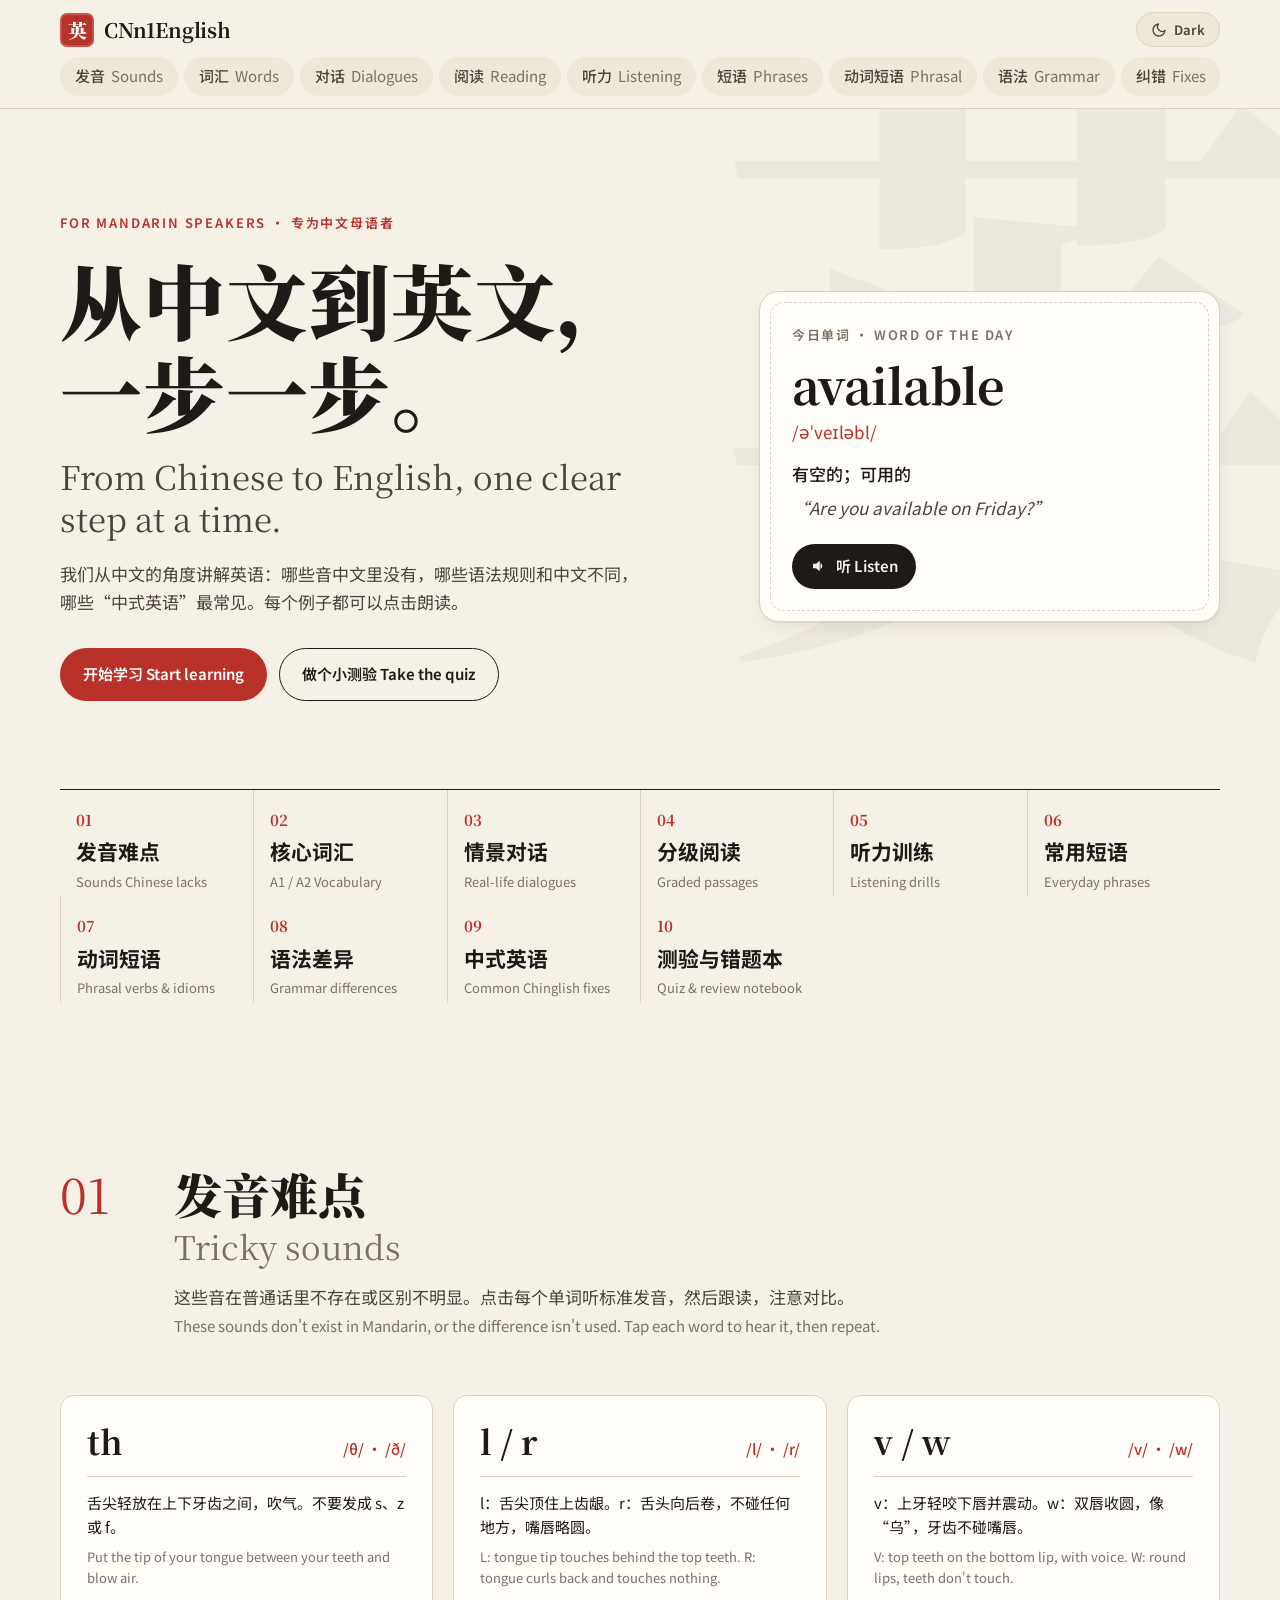
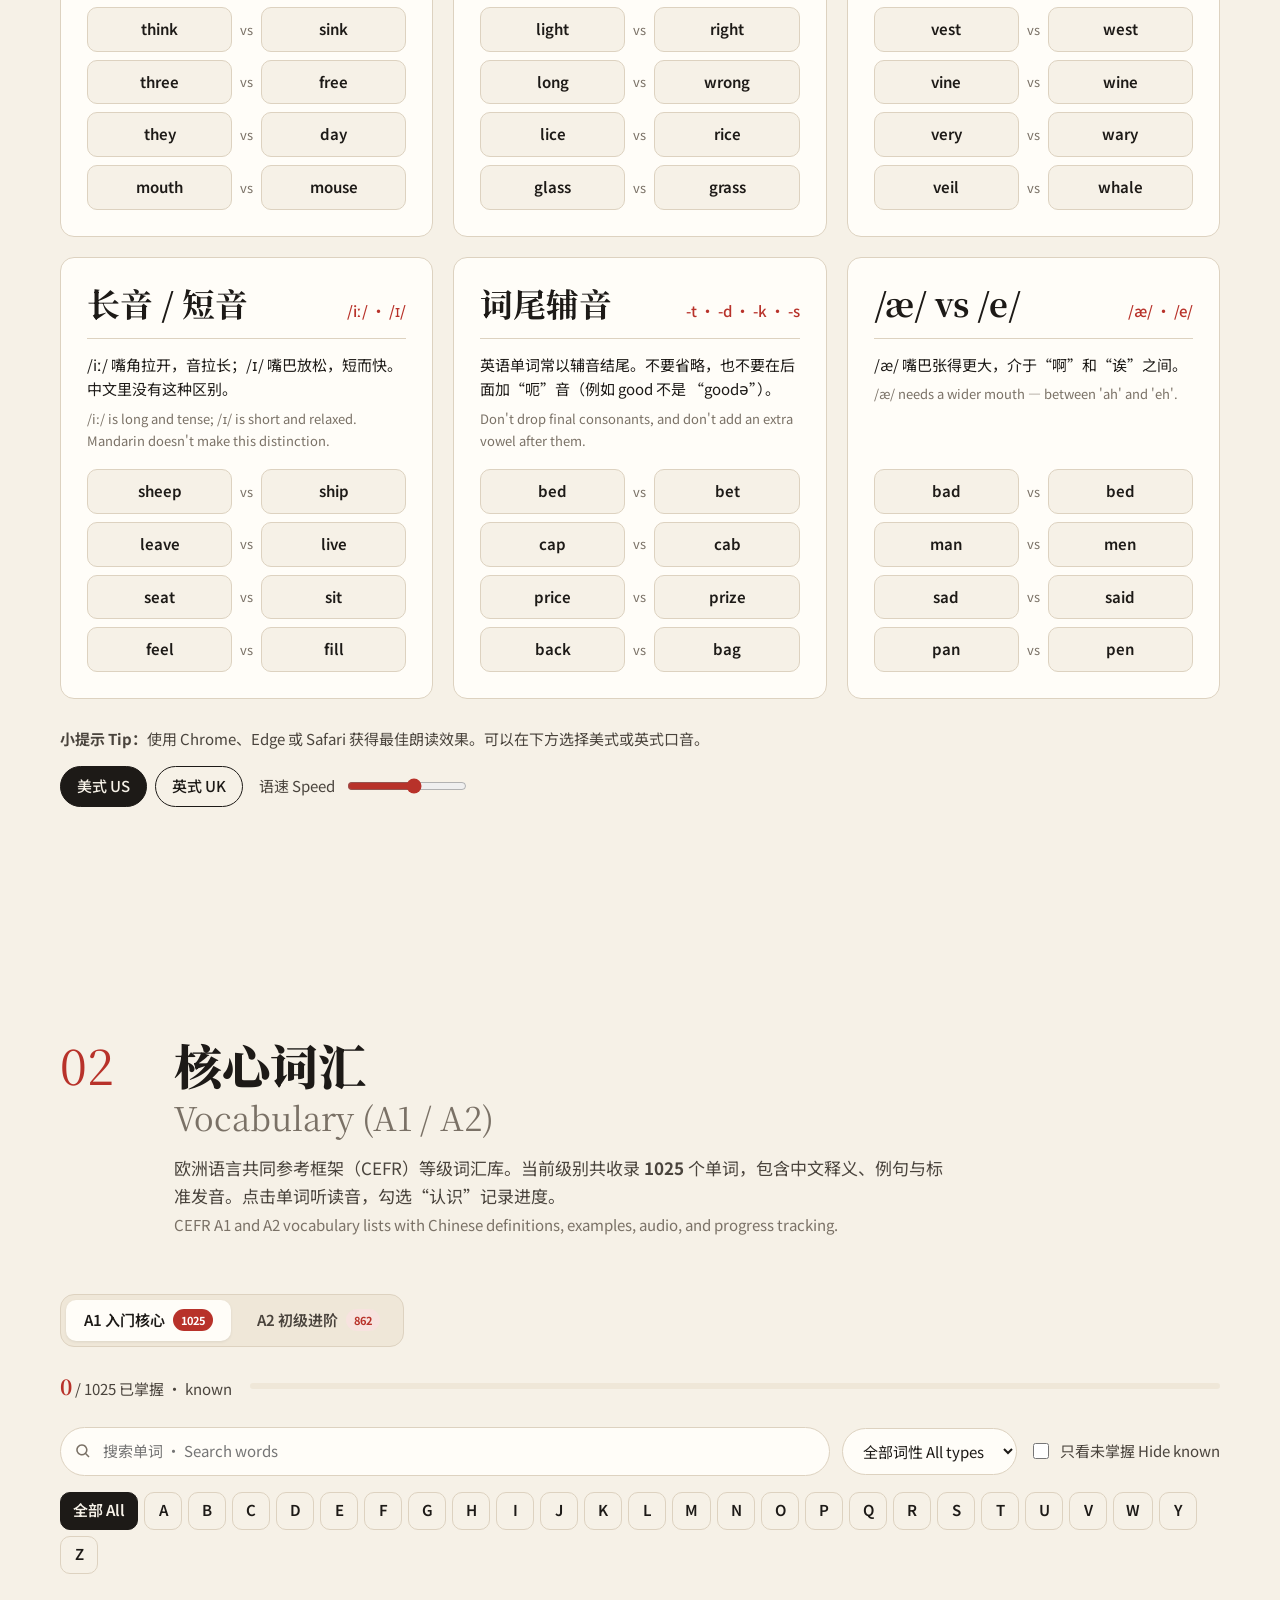
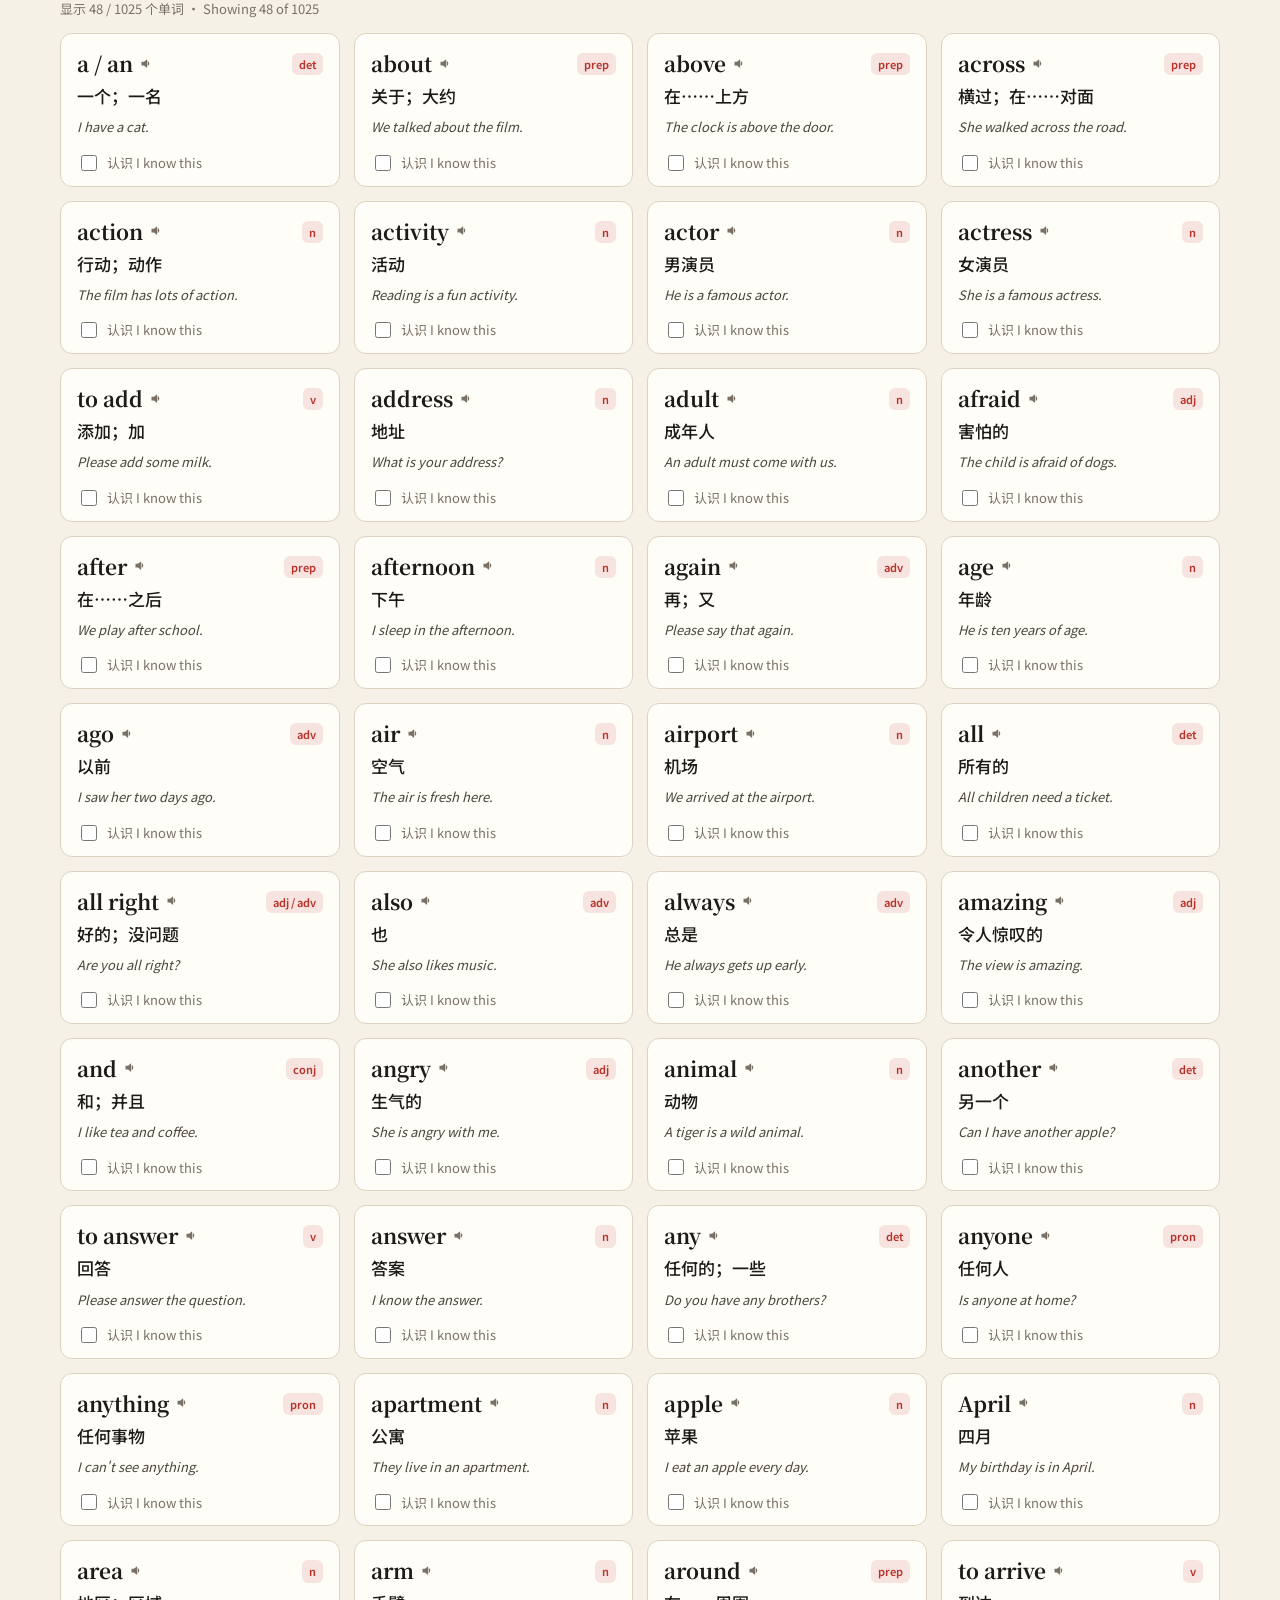
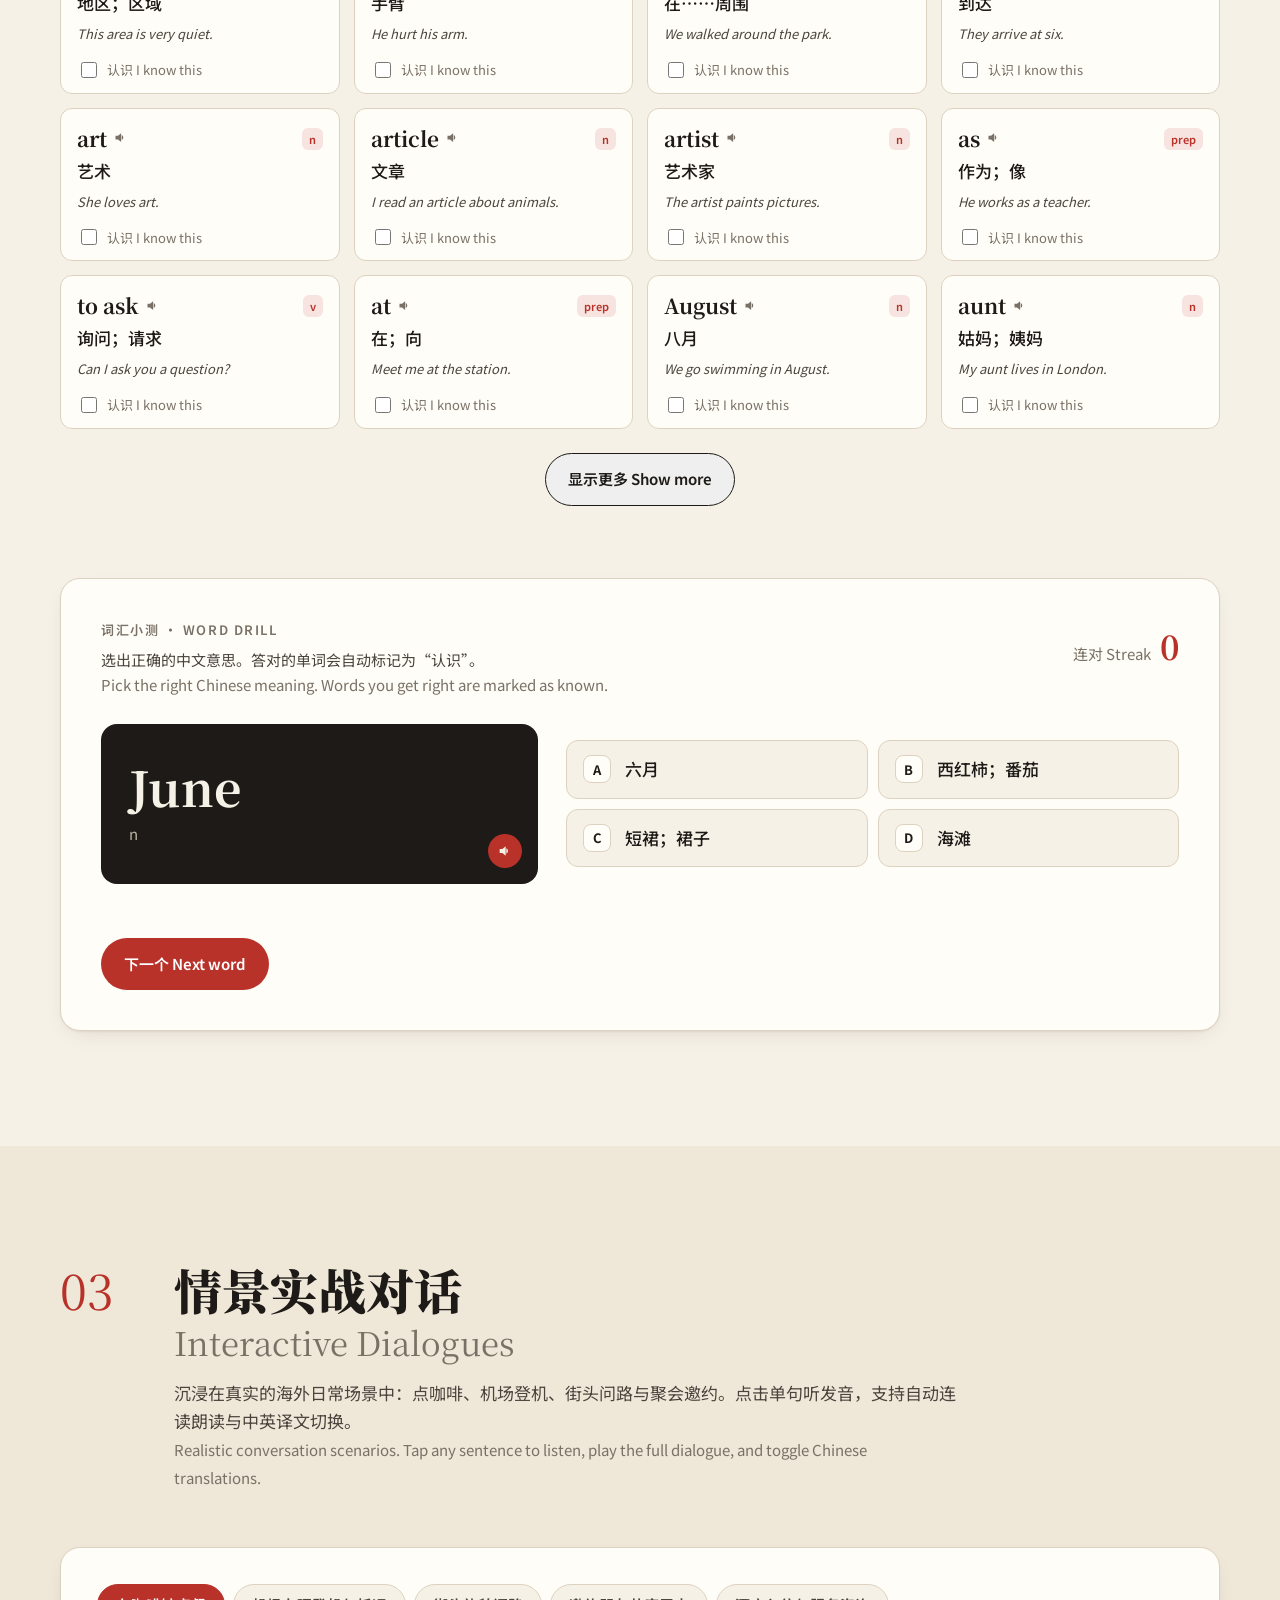
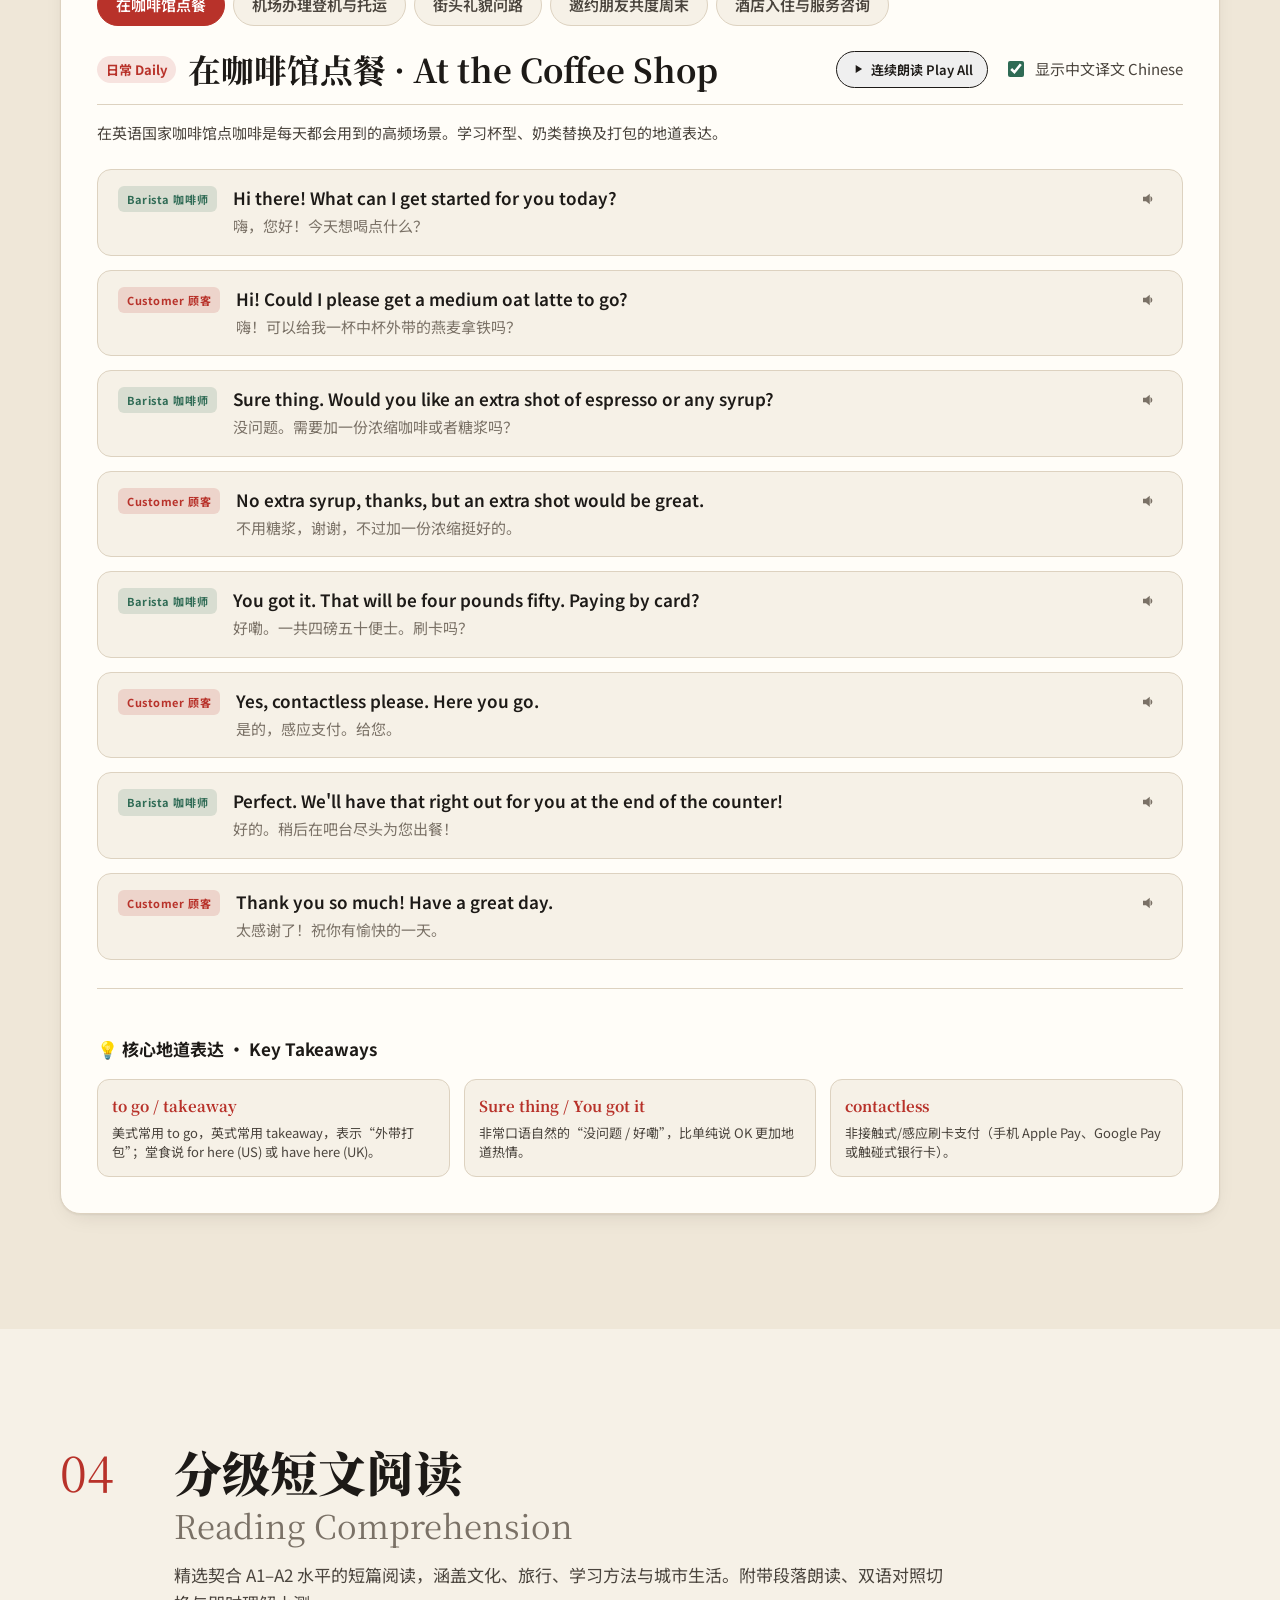
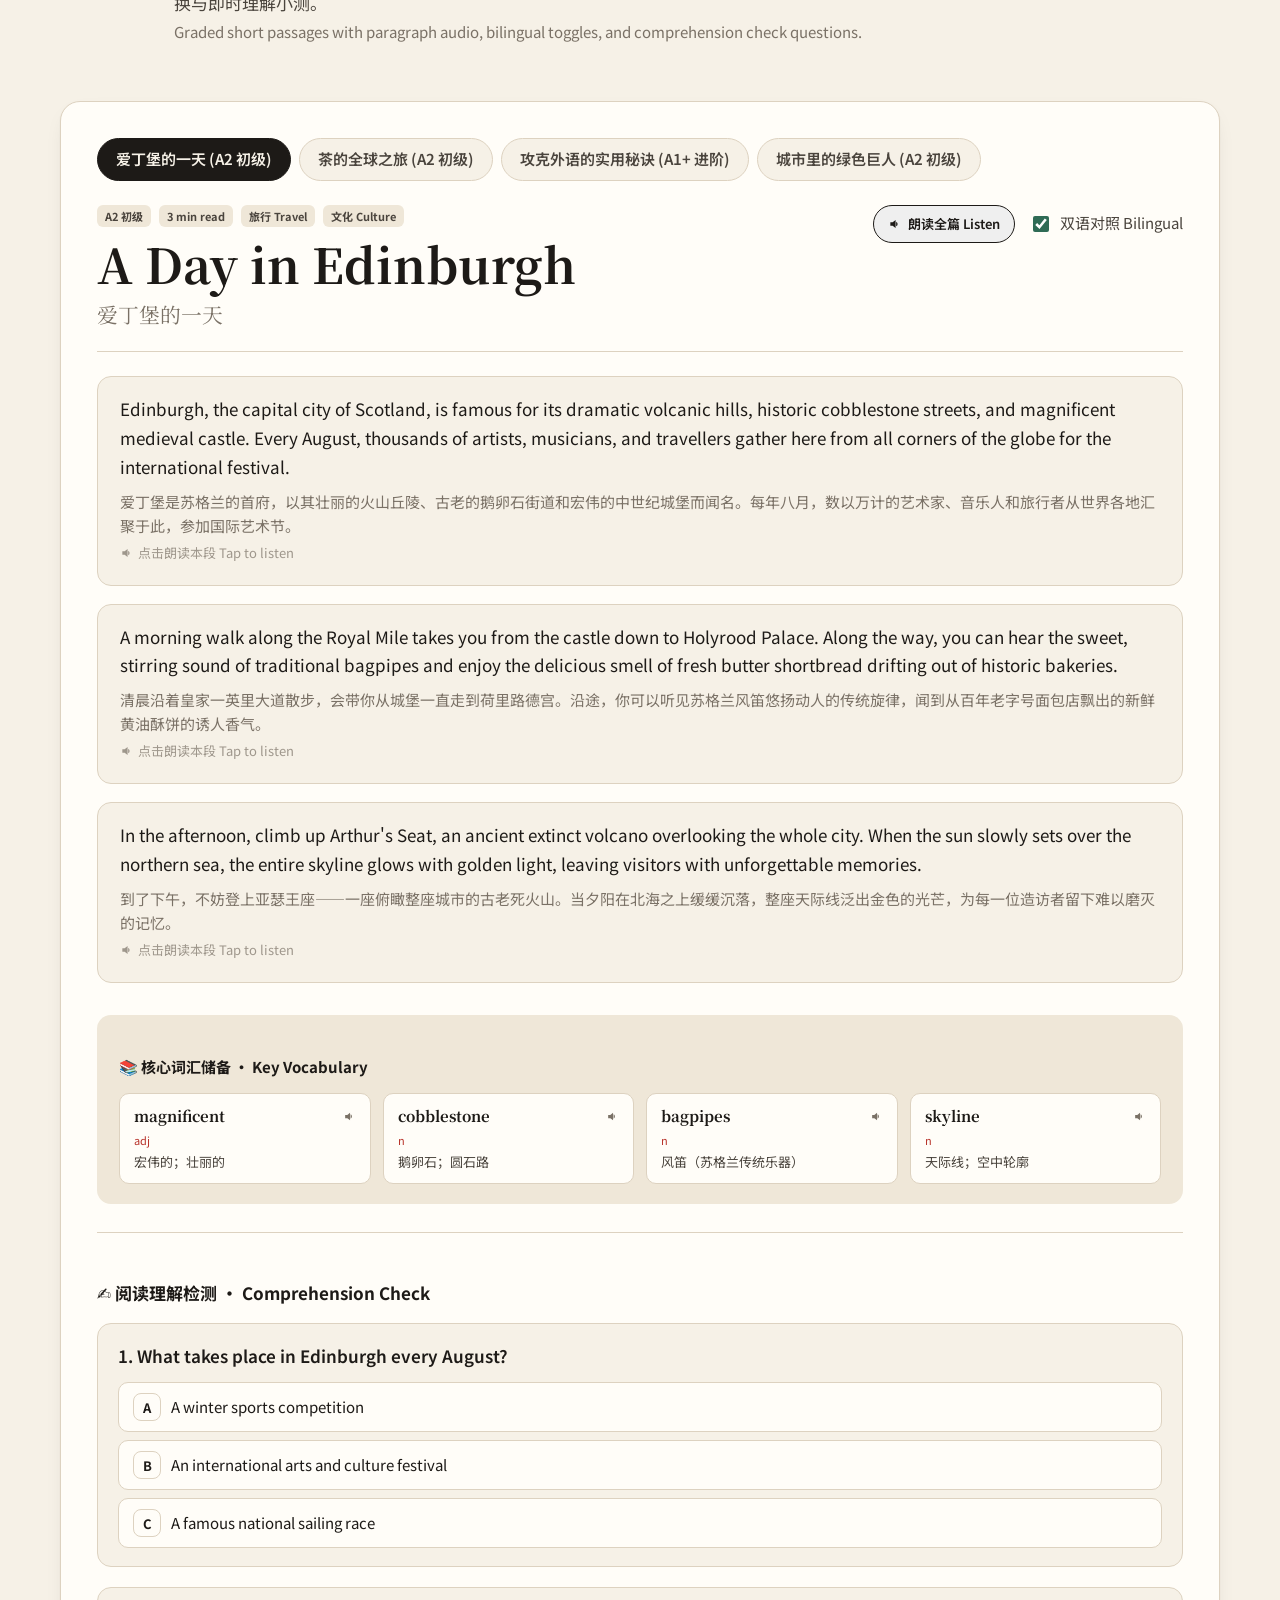
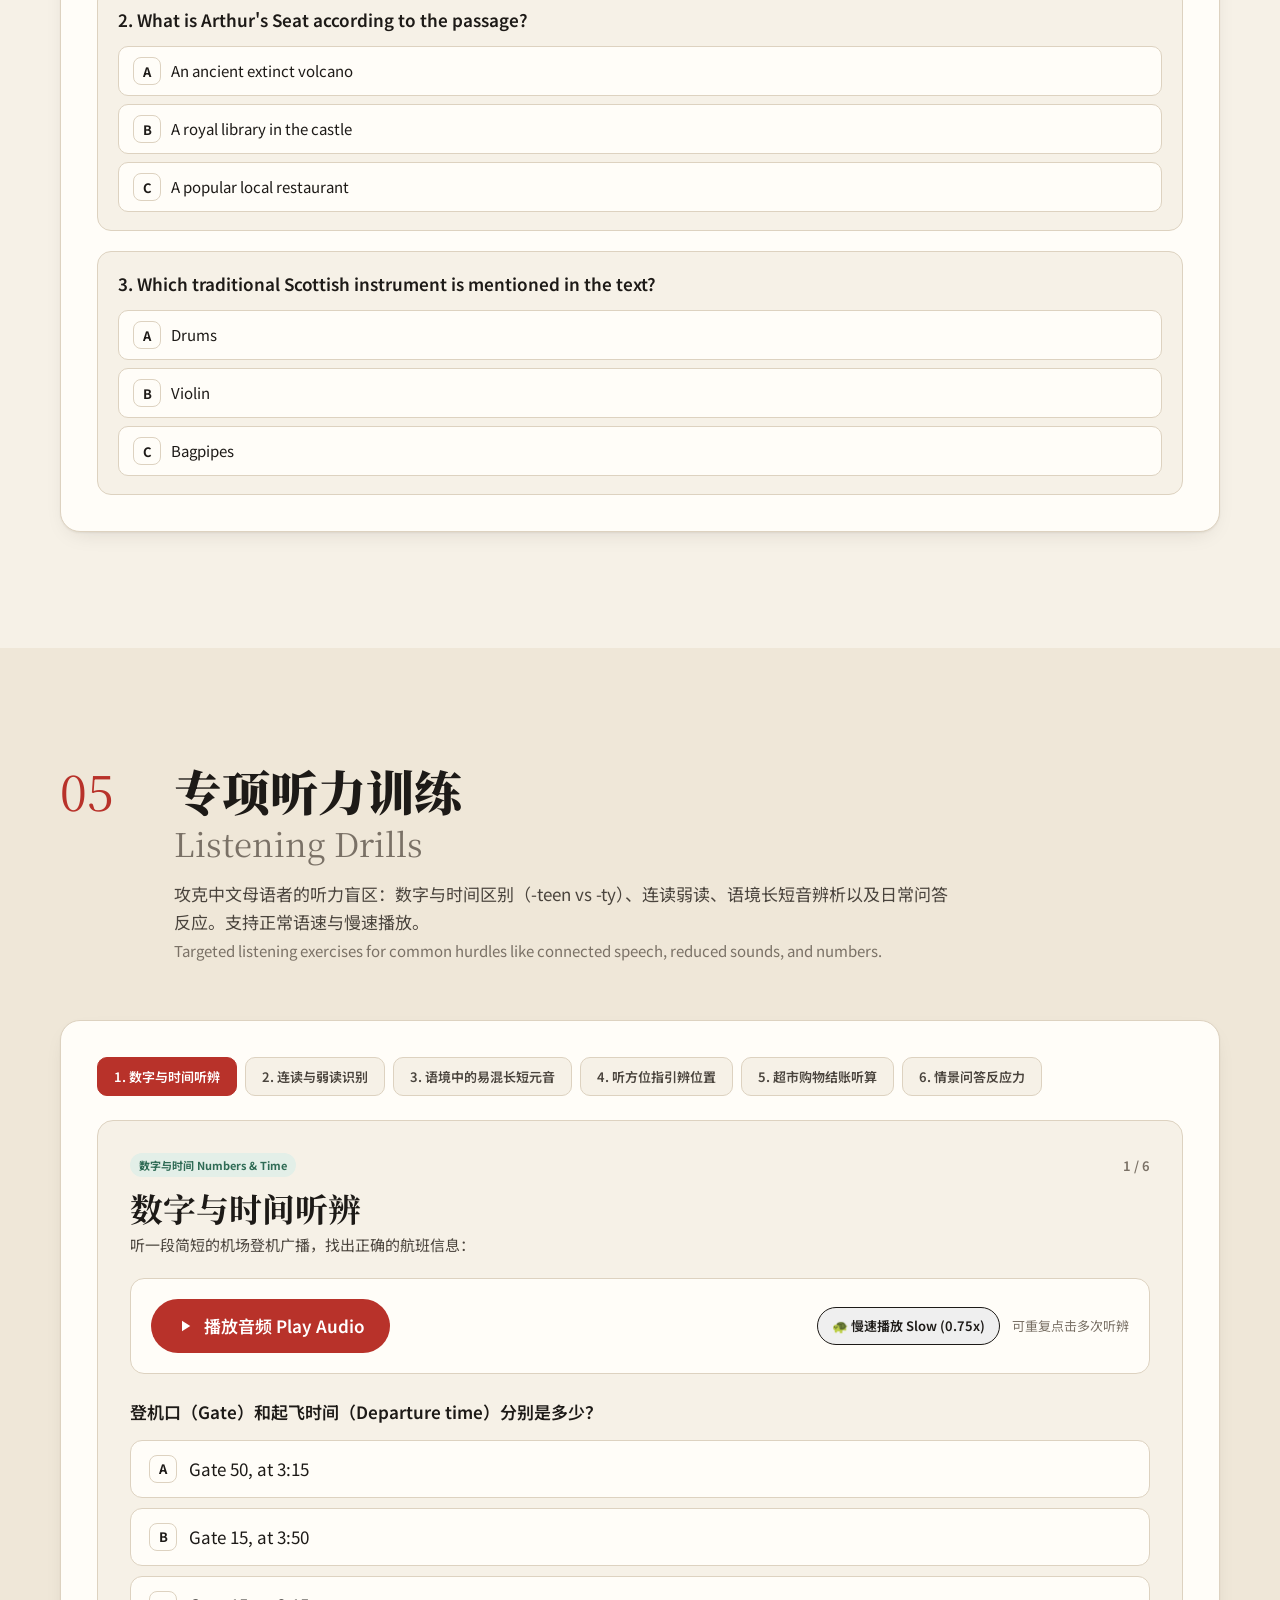
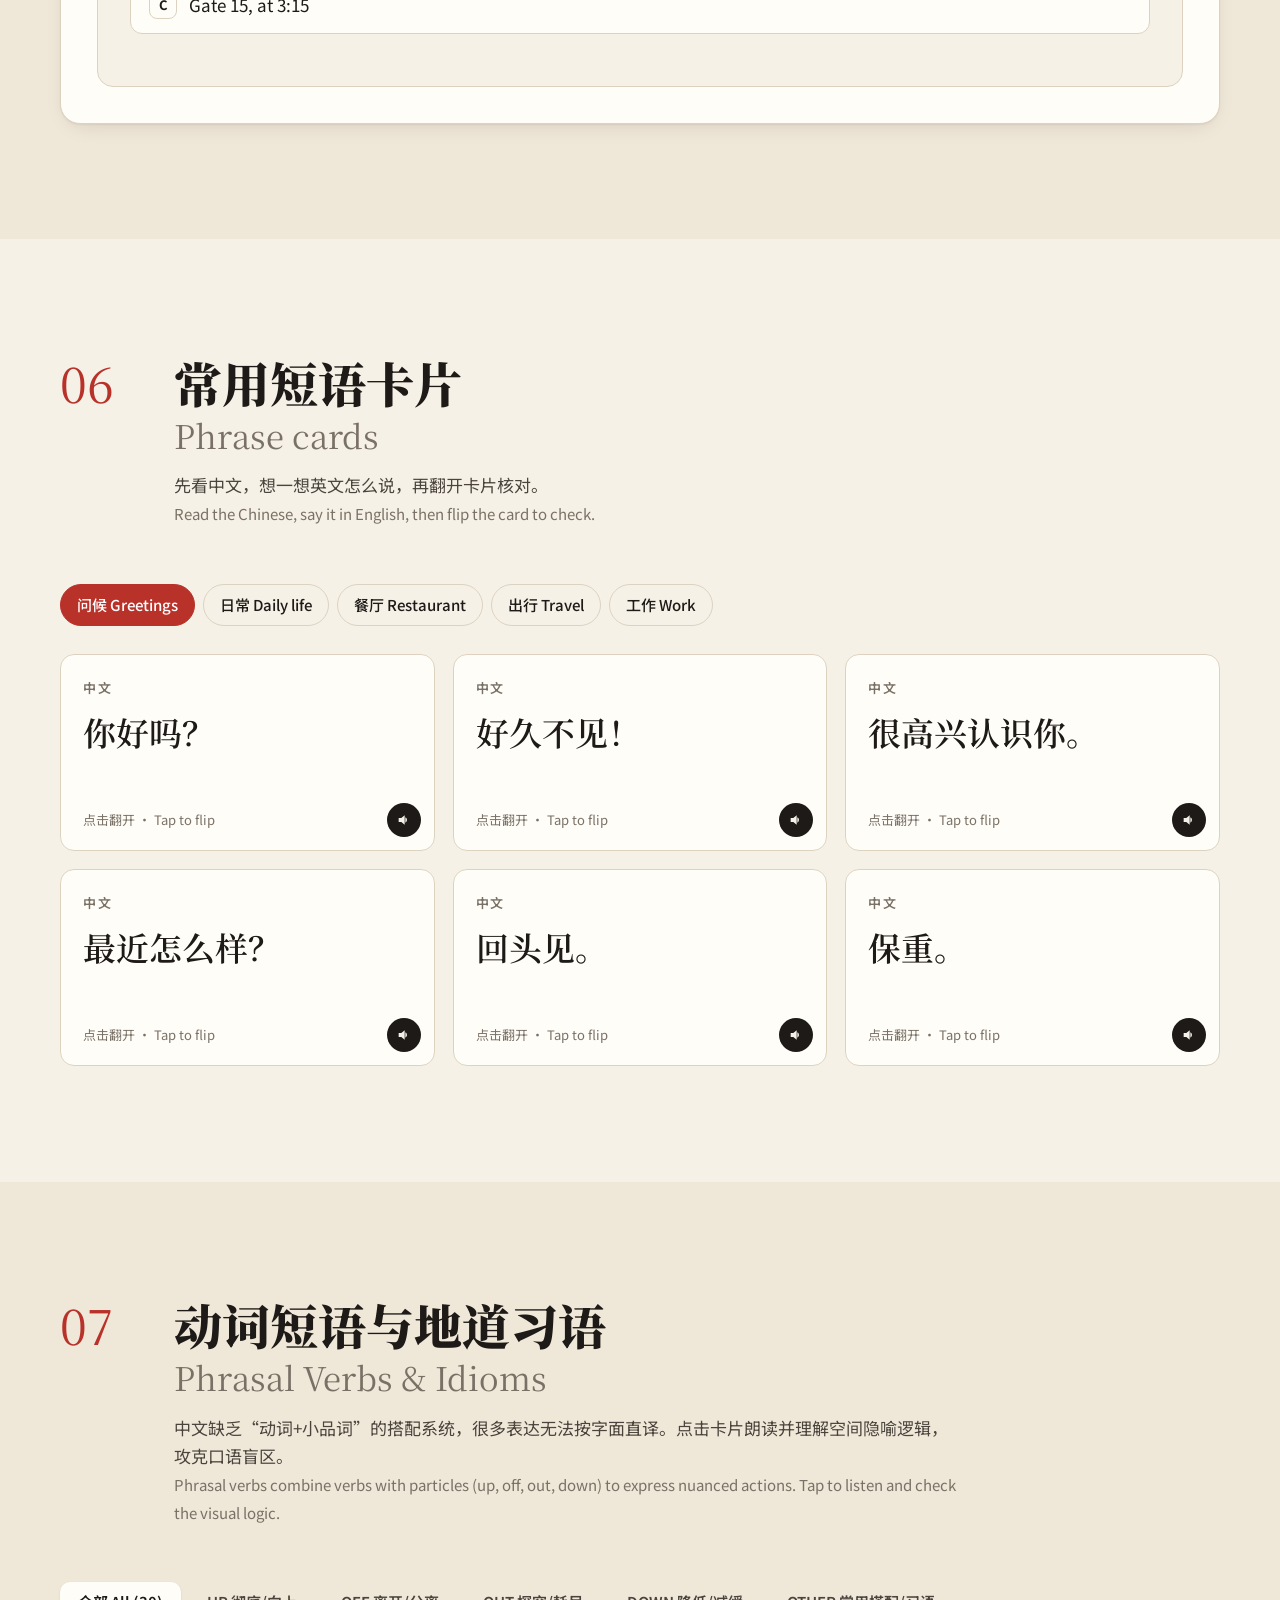
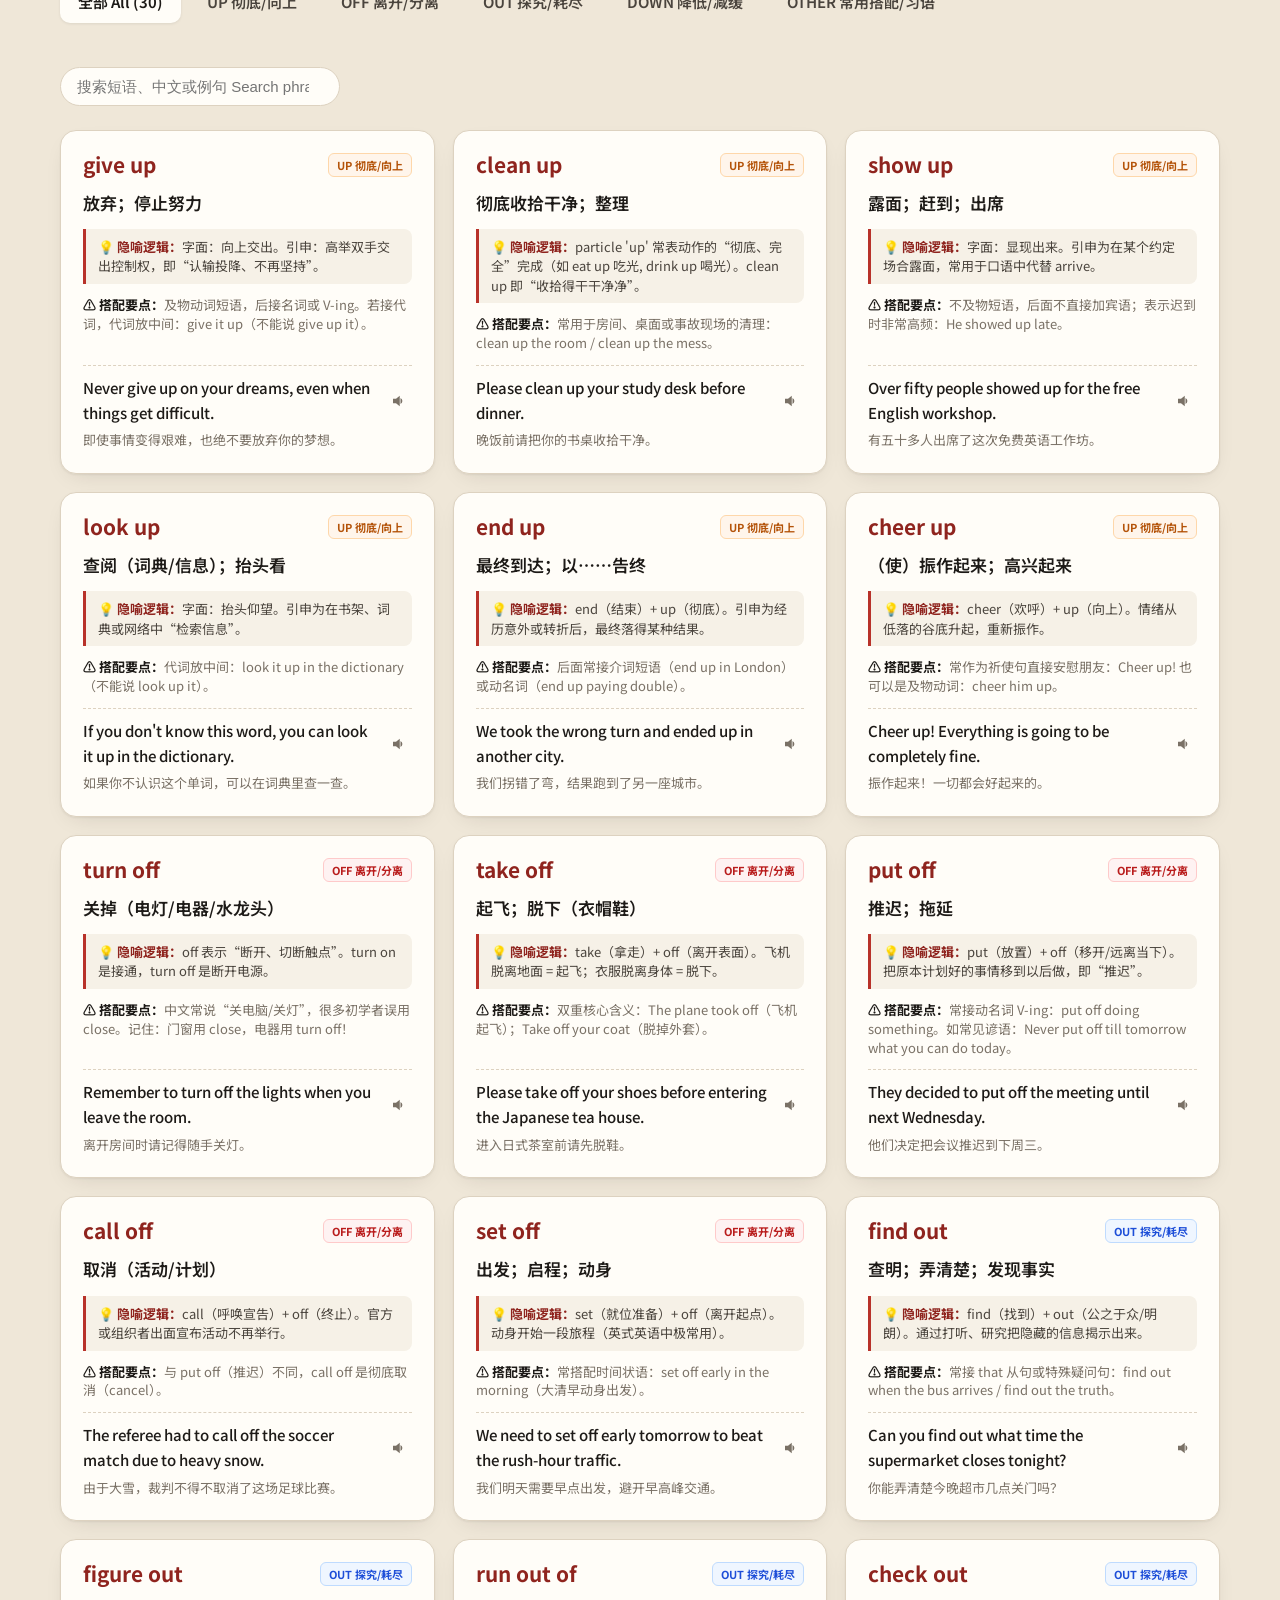
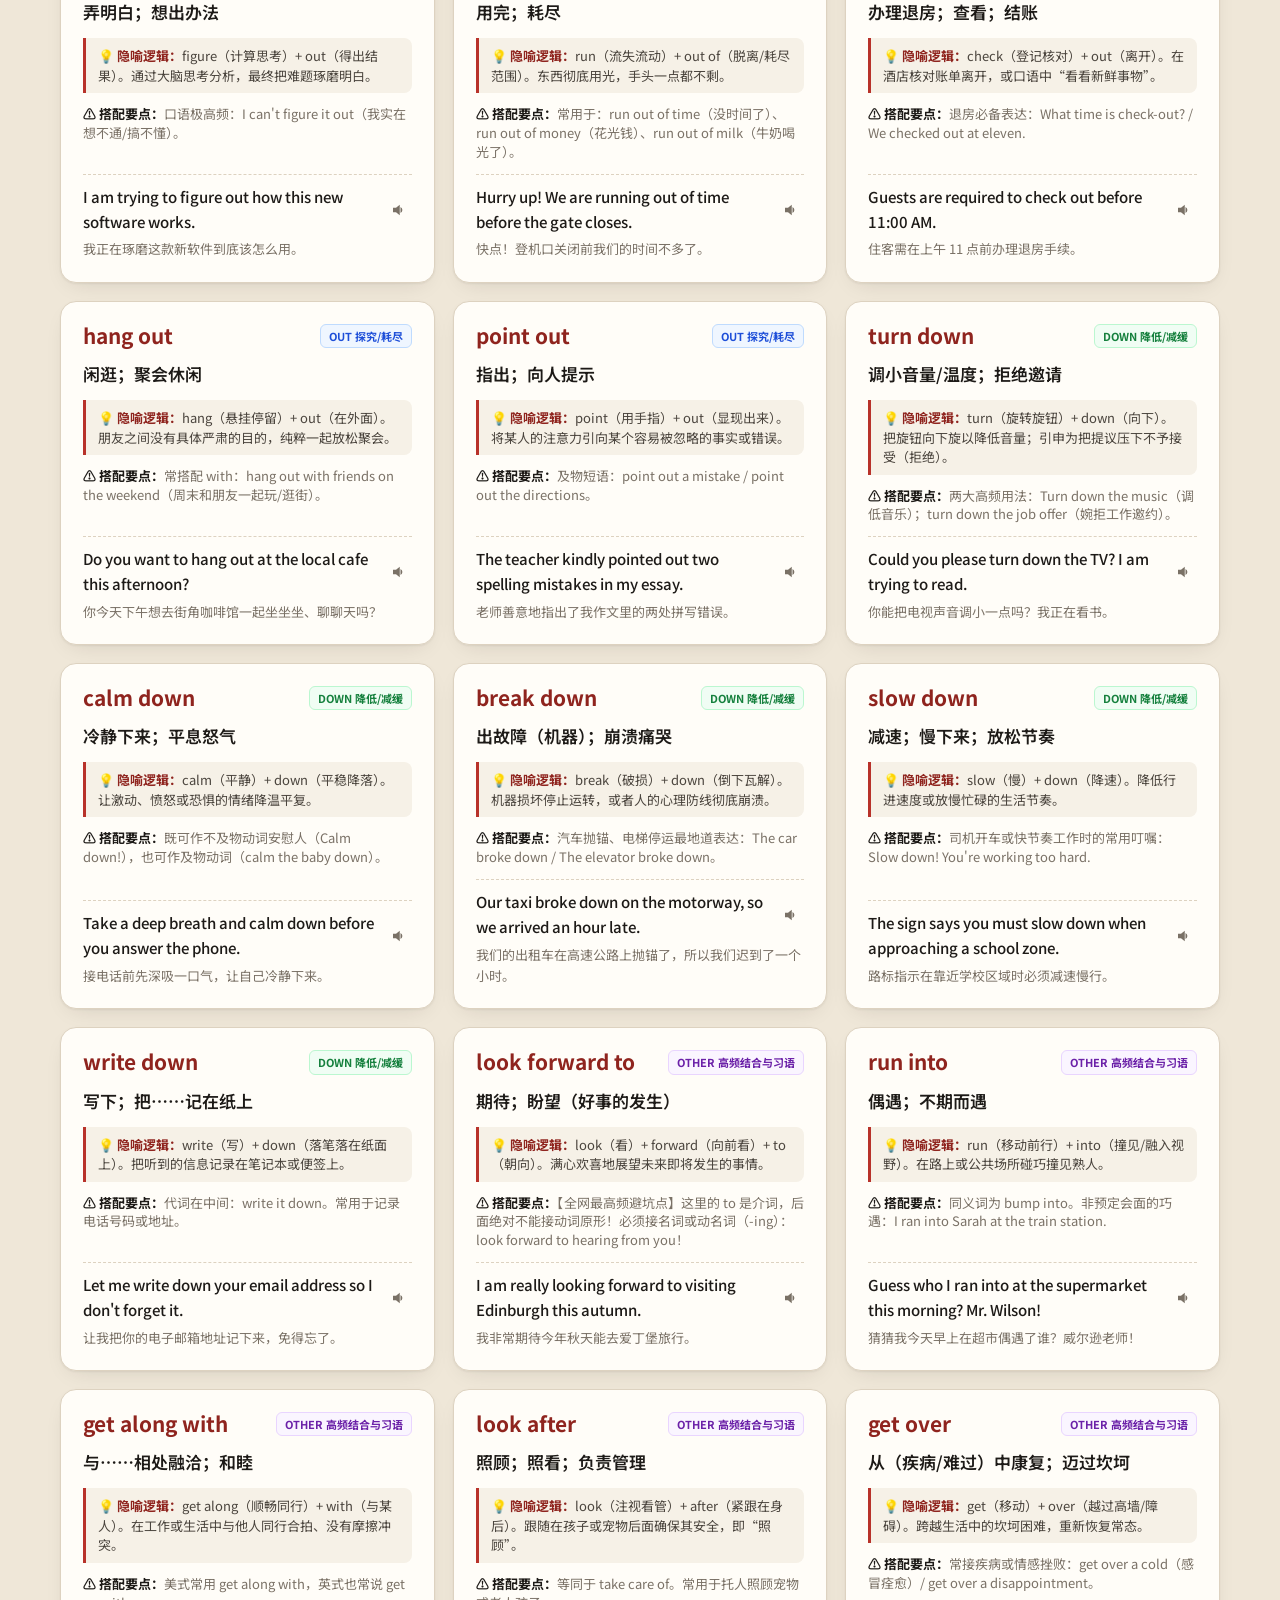
==== commit 830778aa: "Move navigation selector bar below website title" ====
--- a/index.html
+++ b/index.html
@@ -30,10 +30,22 @@
 
   <header class="site-header">
     <div class="wrap header-inner">
-      <a class="brand" href="#top" aria-label="CNn1English home">
-        <span class="seal" aria-hidden="true">英</span>
-        <span class="brand-name">CNn1English</span>
-      </a>
+      <div class="header-top">
+        <a class="brand" href="#top" aria-label="CNn1English home">
+          <span class="seal" aria-hidden="true">英</span>
+          <span class="brand-name">CNn1English</span>
+        </a>
+        <button type="button" class="theme-toggle" id="theme-toggle" aria-label="Toggle dark mode" title="Toggle dark/light mode">
+          <svg class="theme-icon-sun" viewBox="0 0 24 24" aria-hidden="true">
+            <circle cx="12" cy="12" r="5"></circle>
+            <path d="M12 1v2M12 21v2M4.22 4.22l1.42 1.42M18.36 18.36l1.42 1.42M1 12h2M21 12h2M4.22 19.78l1.42-1.42M18.36 5.64l1.42-1.42"></path>
+          </svg>
+          <svg class="theme-icon-moon" viewBox="0 0 24 24" aria-hidden="true">
+            <path d="M21 12.79A9 9 0 1 1 11.21 3 7 7 0 0 0 21 12.79z"></path>
+          </svg>
+          <span class="theme-toggle-text">Dark</span>
+        </button>
+      </div>
       <nav class="nav" aria-label="Main">
         <a href="#sounds">发音 <span>Sounds</span></a>
         <a href="#vocab">词汇 <span>Words</span></a>
@@ -46,16 +58,6 @@
         <a href="#mistakes">纠错 <span>Fixes</span></a>
         <a href="#practice">练习 <span>Practice</span></a>
       </nav>
-      <button type="button" class="theme-toggle" id="theme-toggle" aria-label="Toggle dark mode" title="Toggle dark/light mode">
-        <svg class="theme-icon-sun" viewBox="0 0 24 24" aria-hidden="true">
-          <circle cx="12" cy="12" r="5"></circle>
-          <path d="M12 1v2M12 21v2M4.22 4.22l1.42 1.42M18.36 18.36l1.42 1.42M1 12h2M21 12h2M4.22 19.78l1.42-1.42M18.36 5.64l1.42-1.42"></path>
-        </svg>
-        <svg class="theme-icon-moon" viewBox="0 0 24 24" aria-hidden="true">
-          <path d="M21 12.79A9 9 0 1 1 11.21 3 7 7 0 0 0 21 12.79z"></path>
-        </svg>
-        <span class="theme-toggle-text">Dark</span>
-      </button>
     </div>
   </header>
 
--- a/assets/style.css
+++ b/assets/style.css
@@ -162,7 +162,7 @@
 }
 
 *, *::before, *::after { box-sizing: border-box; }
-html { scroll-behavior: smooth; scroll-padding-top: 80px; -webkit-text-size-adjust: 100%; }
+html { scroll-behavior: smooth; scroll-padding-top: 110px; -webkit-text-size-adjust: 100%; }
 body {
   margin: 0;
   background: var(--paper);
@@ -188,11 +188,22 @@
 /* Header */
 .site-header {
   position: sticky; top: 0; z-index: 50;
-  background: color-mix(in srgb, var(--paper) 88%, transparent);
-  backdrop-filter: blur(10px);
+  background: color-mix(in srgb, var(--paper) 92%, transparent);
+  backdrop-filter: blur(12px);
   border-bottom: 1px solid var(--line);
 }
-.header-inner { display: flex; align-items: center; justify-content: space-between; gap: 20px; height: 64px; }
+.header-inner {
+  display: flex;
+  flex-direction: column;
+  padding: 12px 0 10px;
+  gap: 10px;
+}
+.header-top {
+  display: flex;
+  align-items: center;
+  justify-content: space-between;
+  width: 100%;
+}
 .brand { display: inline-flex; align-items: center; gap: 10px; text-decoration: none; }
 .seal {
   display: inline-grid; place-items: center;
@@ -201,16 +212,36 @@
   font-family: var(--font-zh-display); font-weight: 900; font-size: 19px;
   box-shadow: inset 0 0 0 2px rgba(255,255,255,.18);
 }
-.brand-name { font-family: var(--font-display); font-weight: 700; font-size: 1.2rem; letter-spacing: -.01em; }
-.nav { display: flex; gap: 4px; overflow-x: auto; scrollbar-width: none; }
+.brand-name { font-family: var(--font-display); font-weight: 700; font-size: 1.25rem; letter-spacing: -.01em; }
+.nav {
+  display: flex;
+  gap: 6px;
+  overflow-x: auto;
+  scrollbar-width: none;
+  width: 100%;
+  padding-bottom: 2px;
+}
 .nav::-webkit-scrollbar { display: none; }
 .nav a {
   text-decoration: none; font-size: var(--text-sm); font-weight: 500;
-  padding: 8px 12px; border-radius: 999px; white-space: nowrap; color: var(--ink-2);
-  transition: background .2s, color .2s;
-}
-.nav a span { color: var(--muted); font-weight: 400; margin-left: 2px; }
-.nav a:hover { background: var(--paper-2); color: var(--ink); }
+  padding: 6px 14px; border-radius: 999px; white-space: nowrap; color: var(--ink-2);
+  transition: background .2s, color .2s, border-color .2s;
+  background: var(--paper-2);
+  border: 1px solid transparent;
+}
+.nav a span { color: var(--muted); font-weight: 400; margin-left: 3px; }
+.nav a:hover {
+  background: var(--card);
+  color: var(--ink);
+  border-color: var(--line);
+}
+[data-theme="dark"] .nav a {
+  background: var(--paper-2);
+}
+[data-theme="dark"] .nav a:hover {
+  background: var(--card);
+  border-color: var(--line);
+}
 
 /* Hero */
 .hero { padding: clamp(48px, 8vw, 104px) 0 48px; position: relative; overflow: hidden; }
@@ -1460,11 +1491,8 @@
   .pv-grid { grid-template-columns: repeat(2, 1fr); }
 }
 @media (max-width: 620px) {
-  .header-inner { height: auto; padding: 10px 0; flex-wrap: wrap; justify-content: space-between; align-items: center; gap: 8px; }
-  .brand { order: 1; }
-  .theme-toggle { order: 2; }
-  .nav { order: 3; width: 100%; margin-inline: -12px; margin-top: 4px; }
-  .nav { width: 100%; margin-inline: -12px; }
+  .header-inner { padding: 8px 0; gap: 8px; }
+  .nav { margin-inline: -12px; padding-inline: 12px; width: calc(100% + 24px); }
   html { scroll-padding-top: 110px; }
   .sound-grid, .cards, .vocab-grid { grid-template-columns: 1fr; }
   .vocab-tools { grid-template-columns: 1fr; }
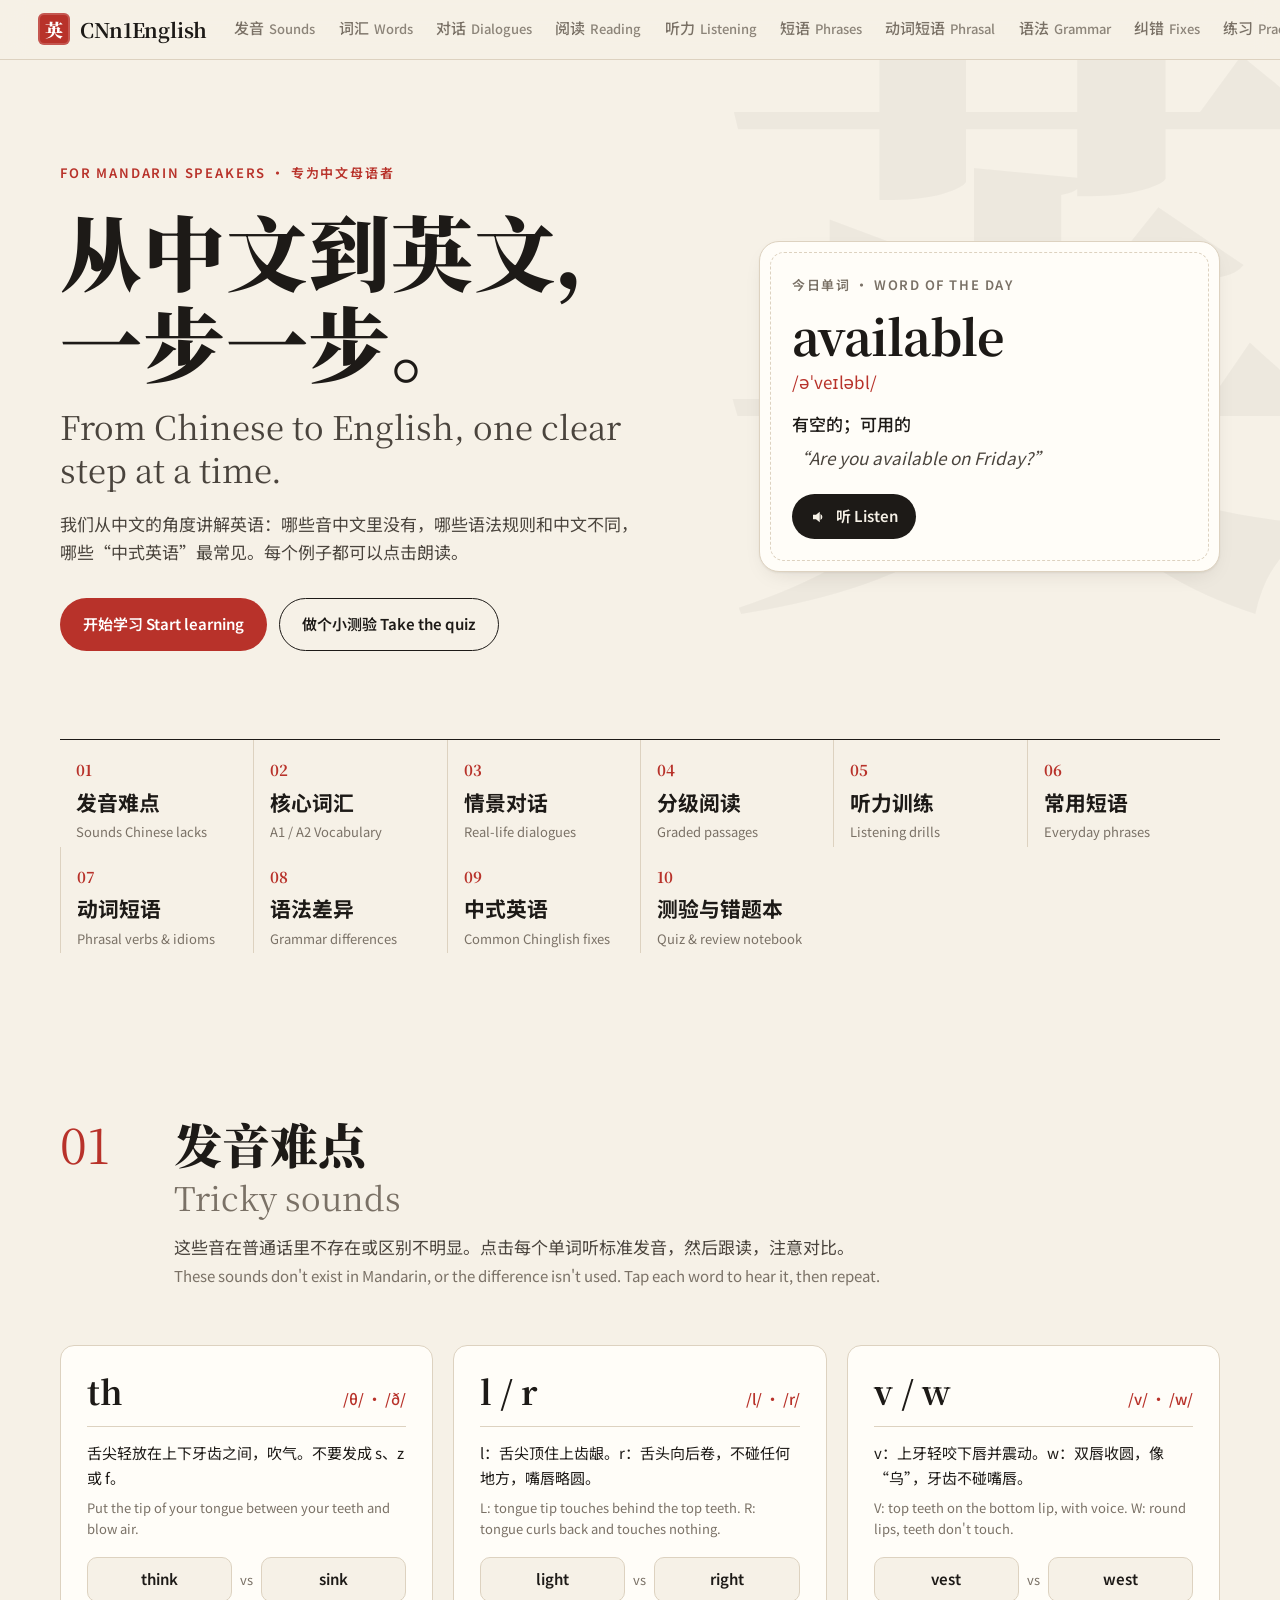
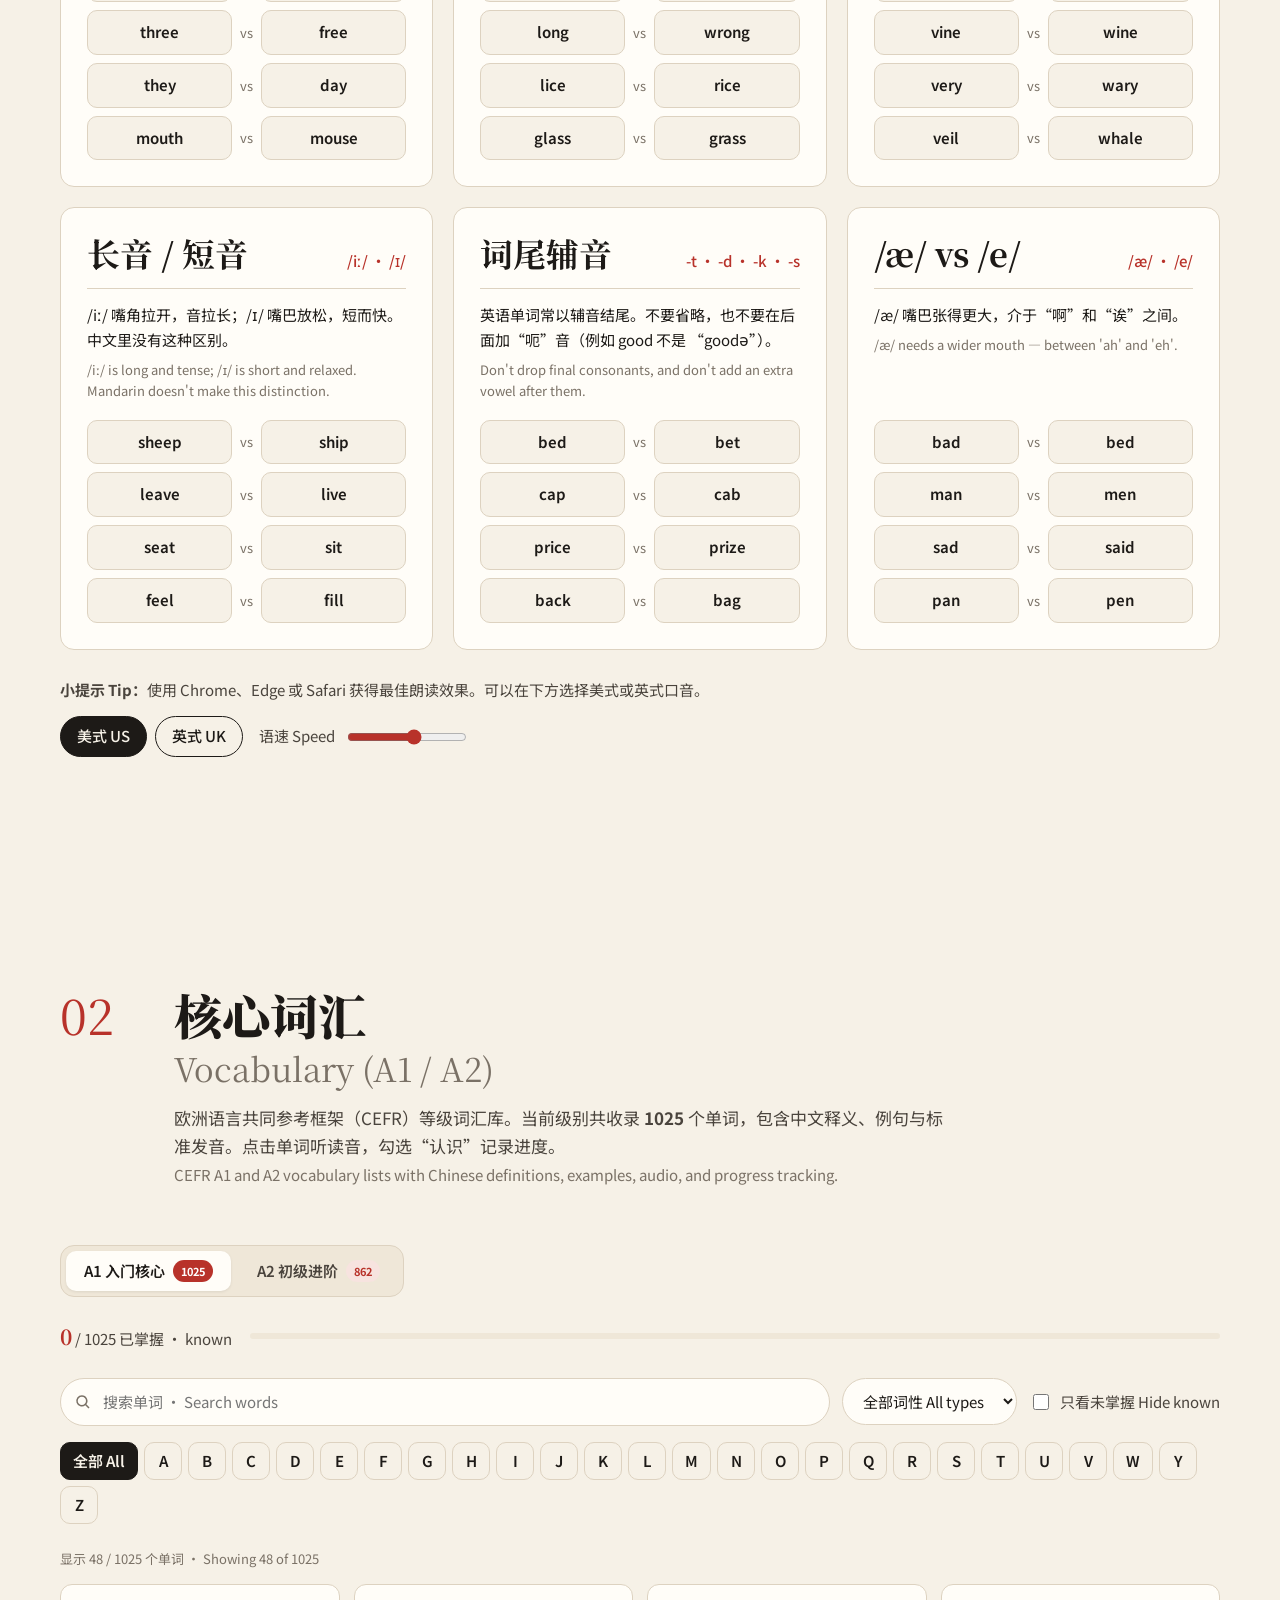
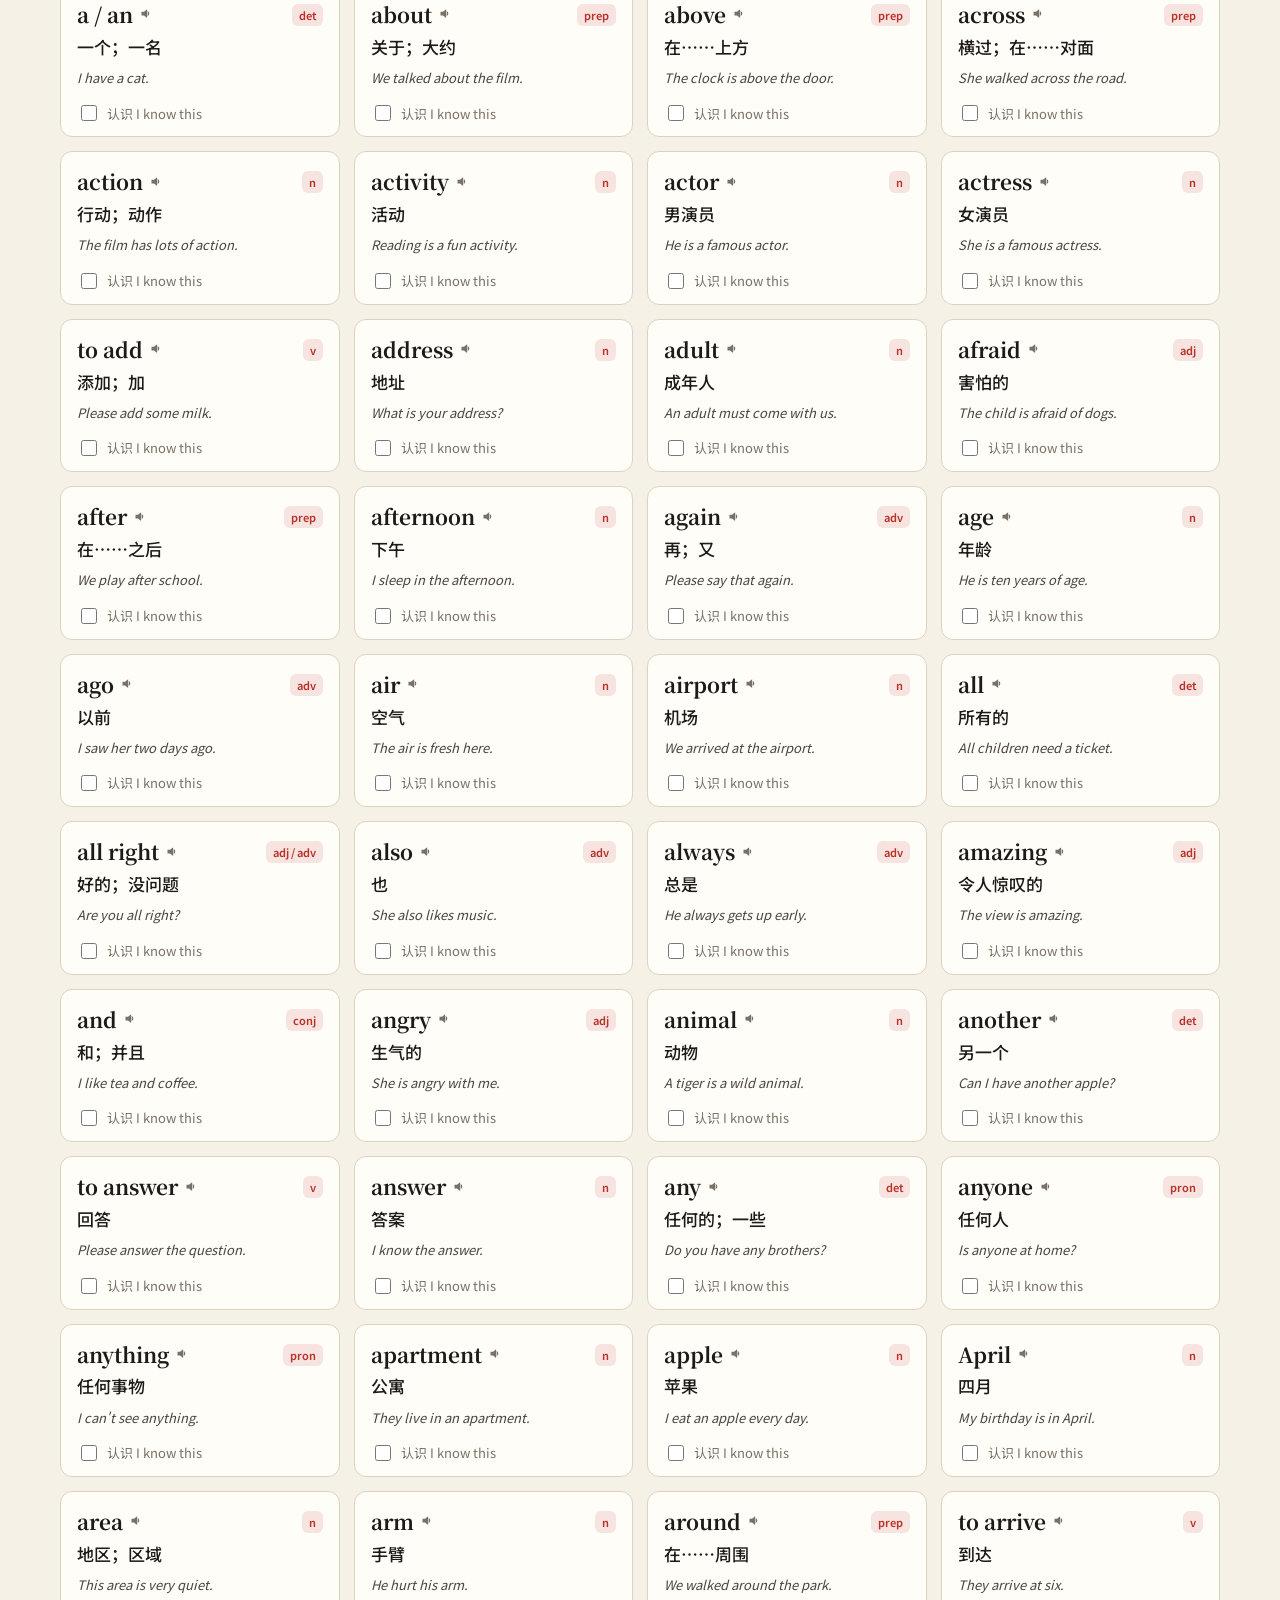
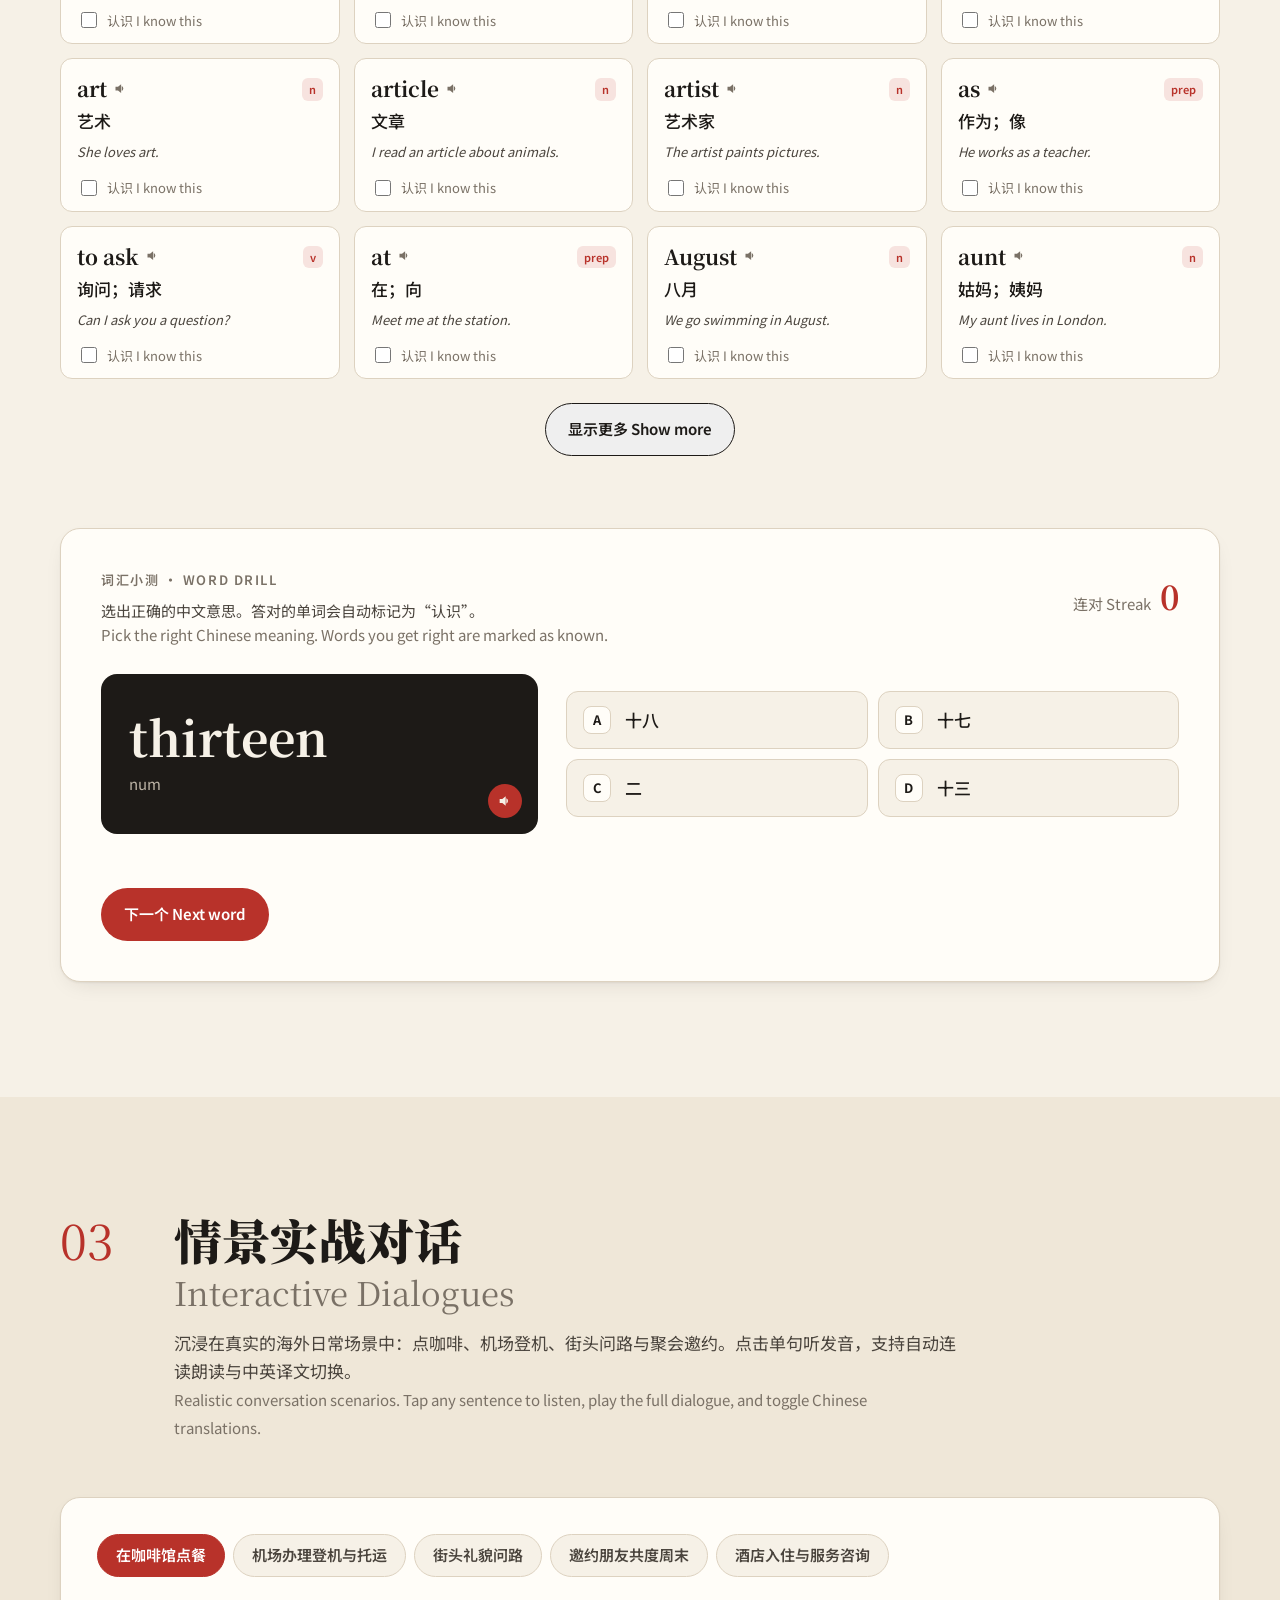
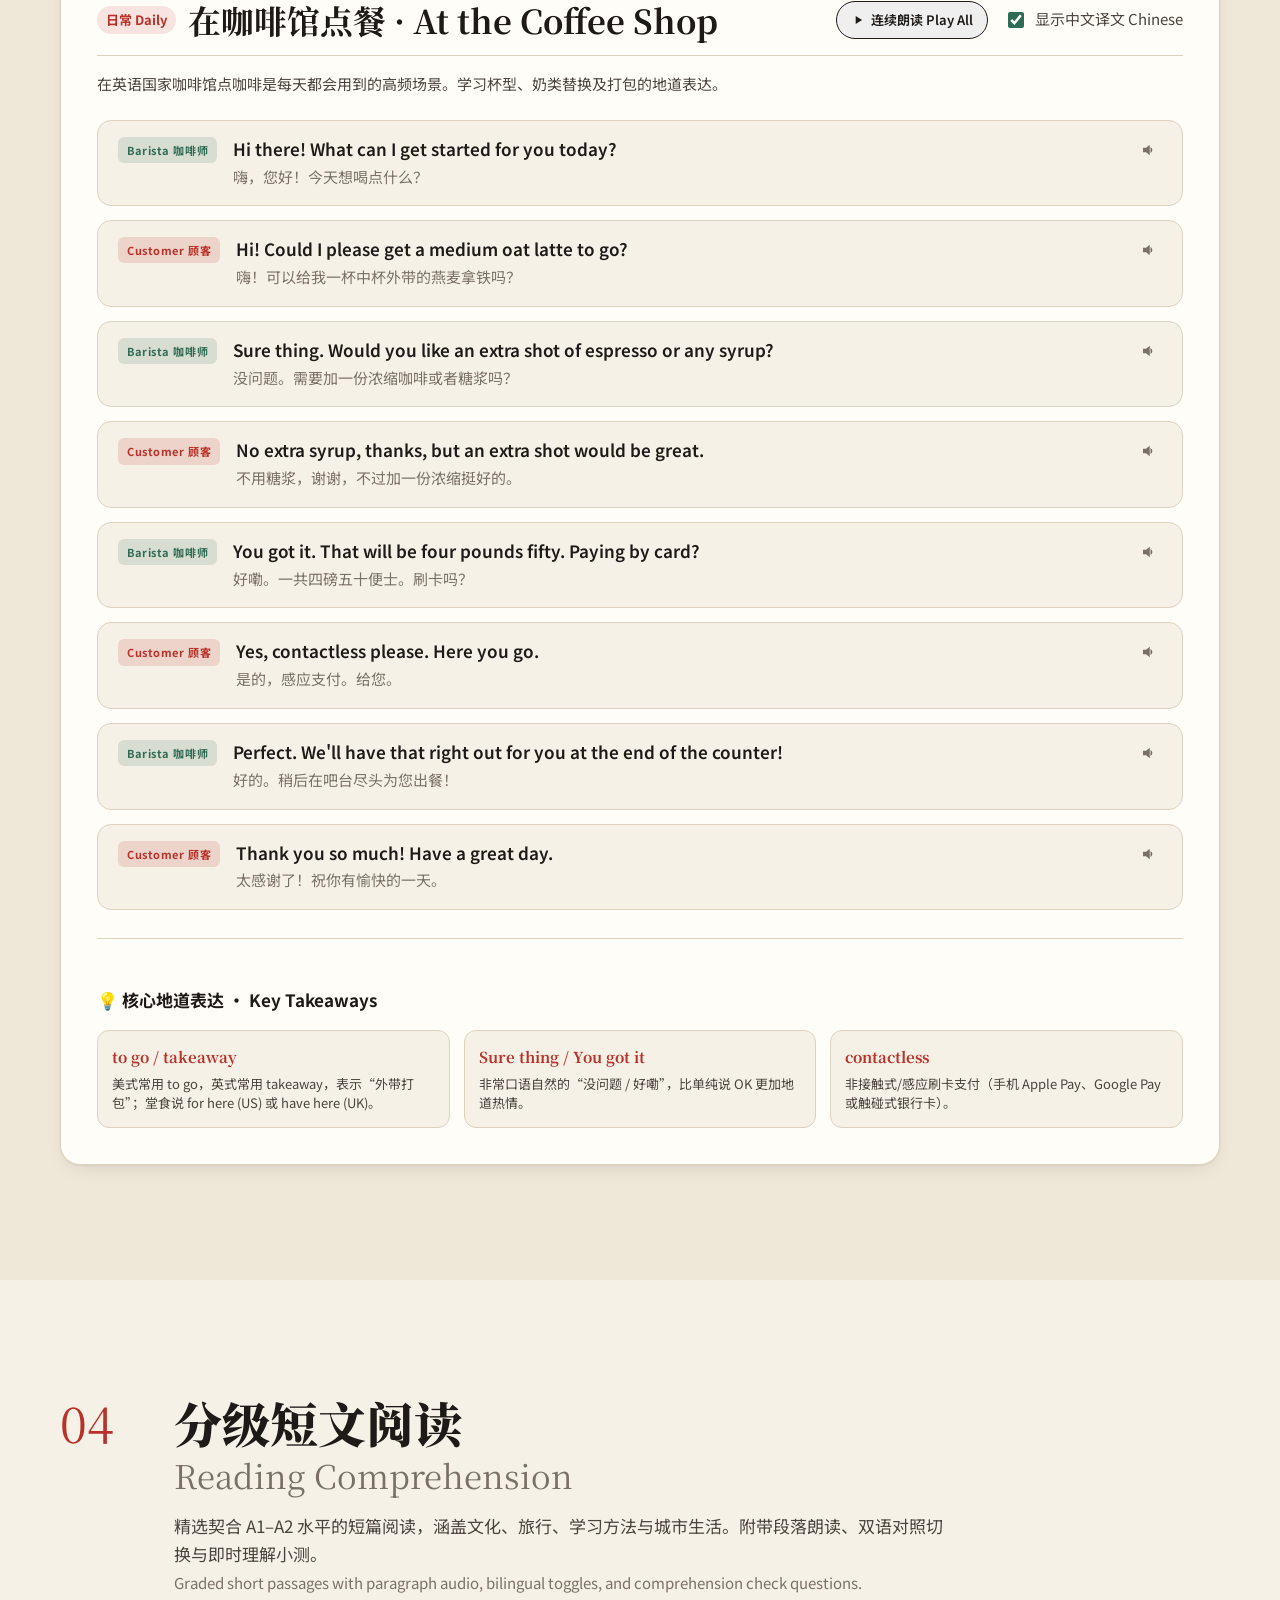
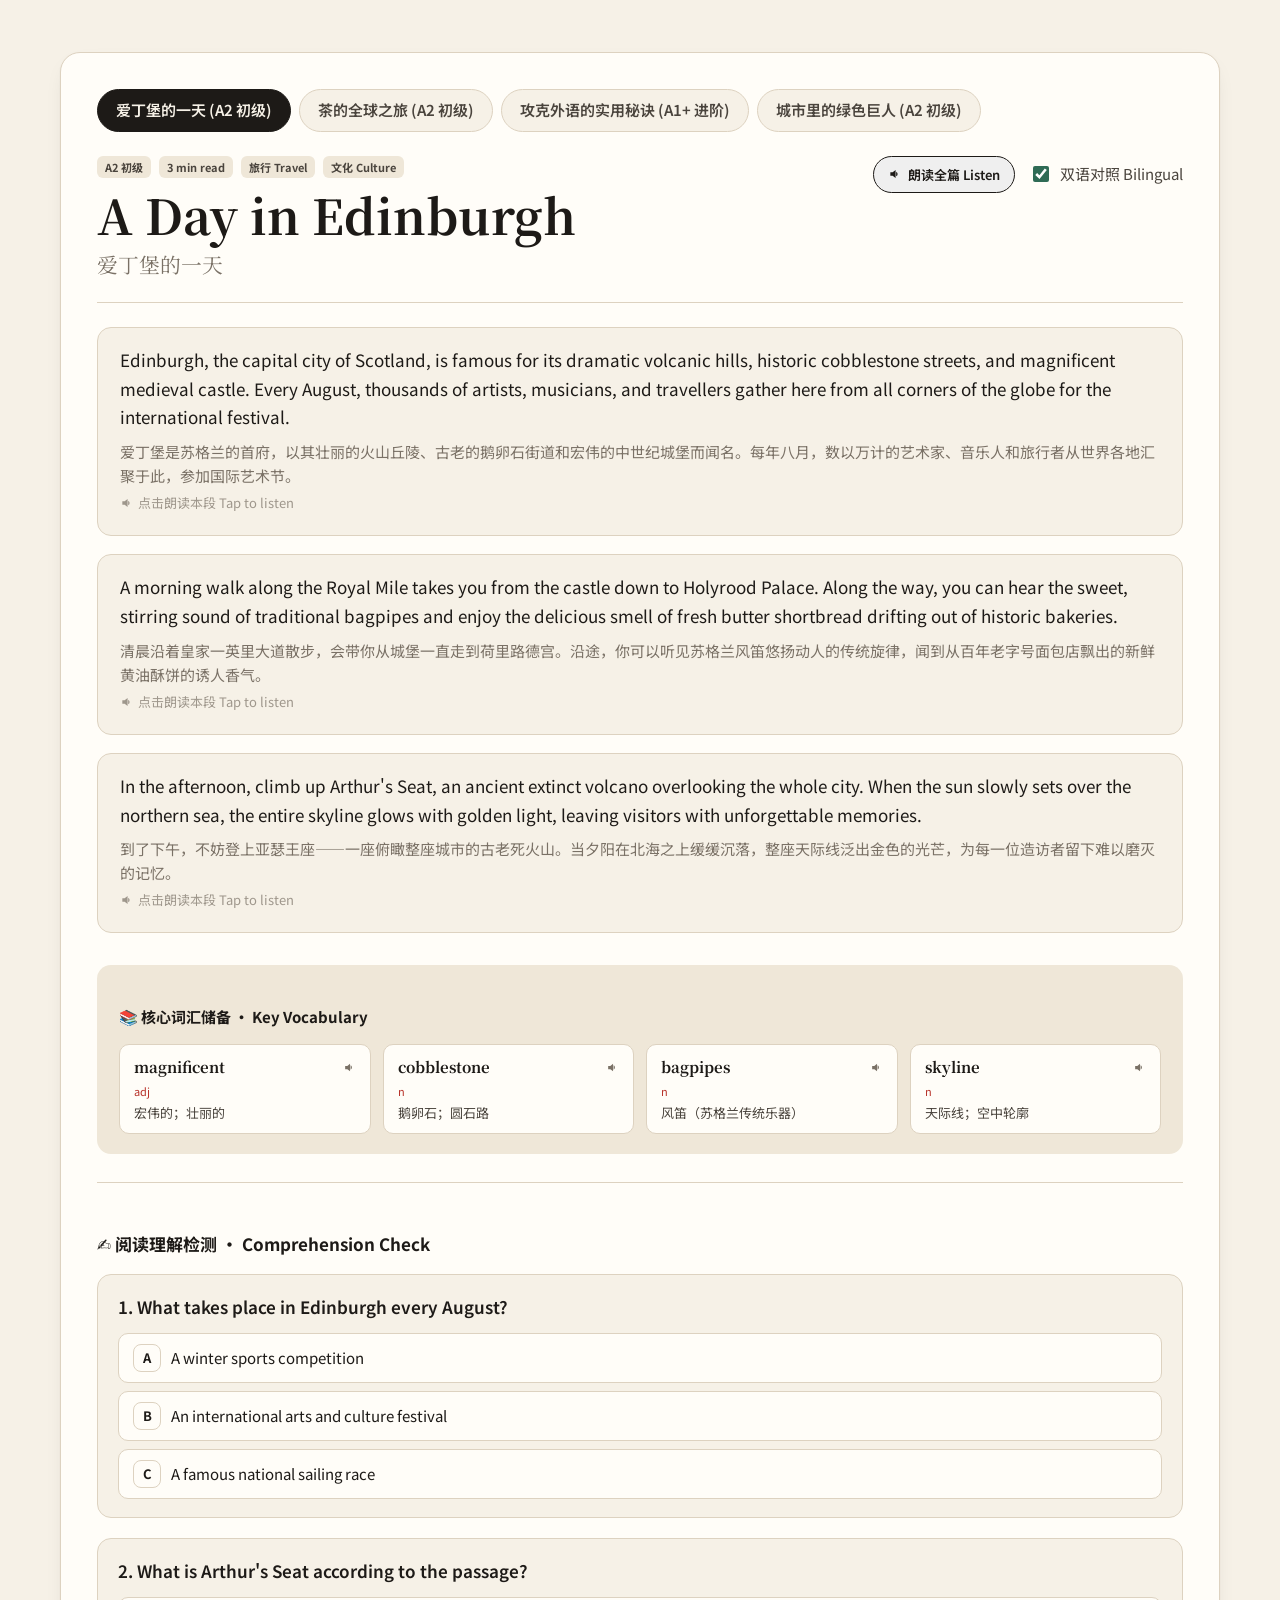
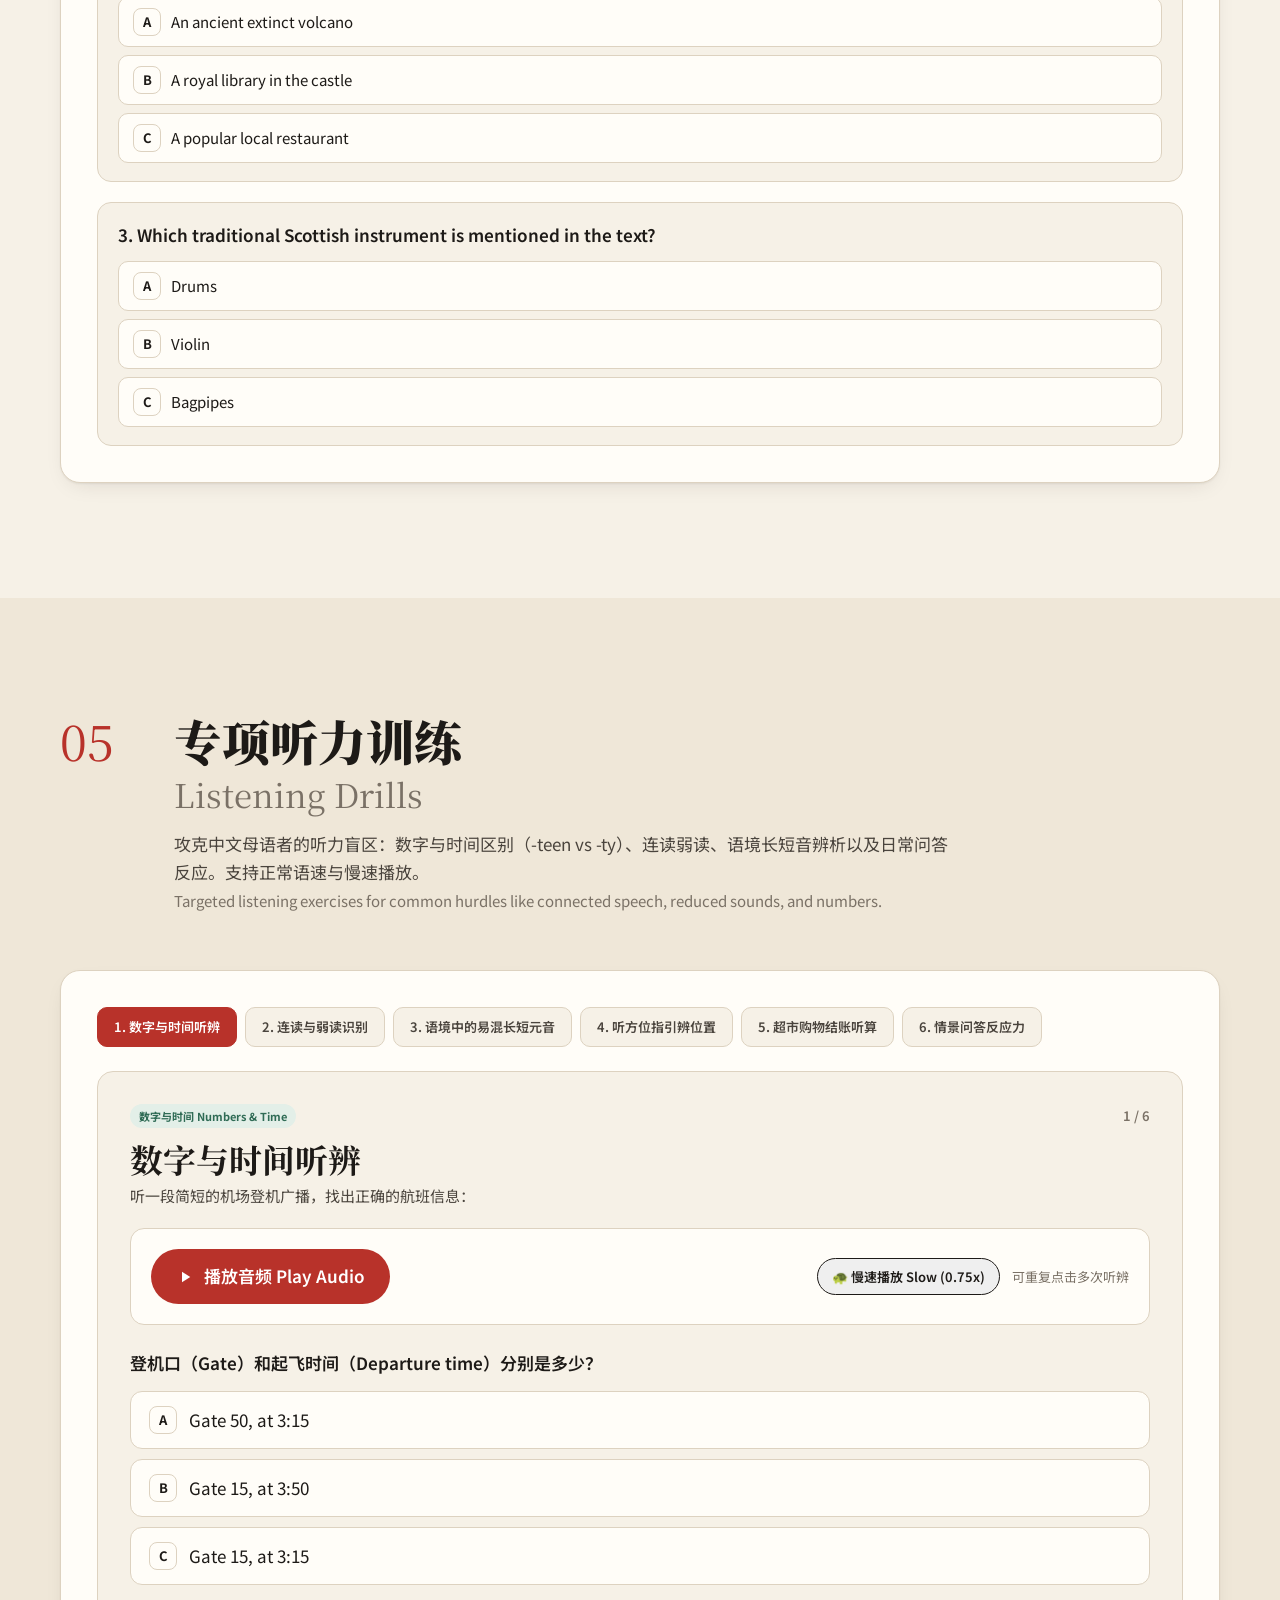
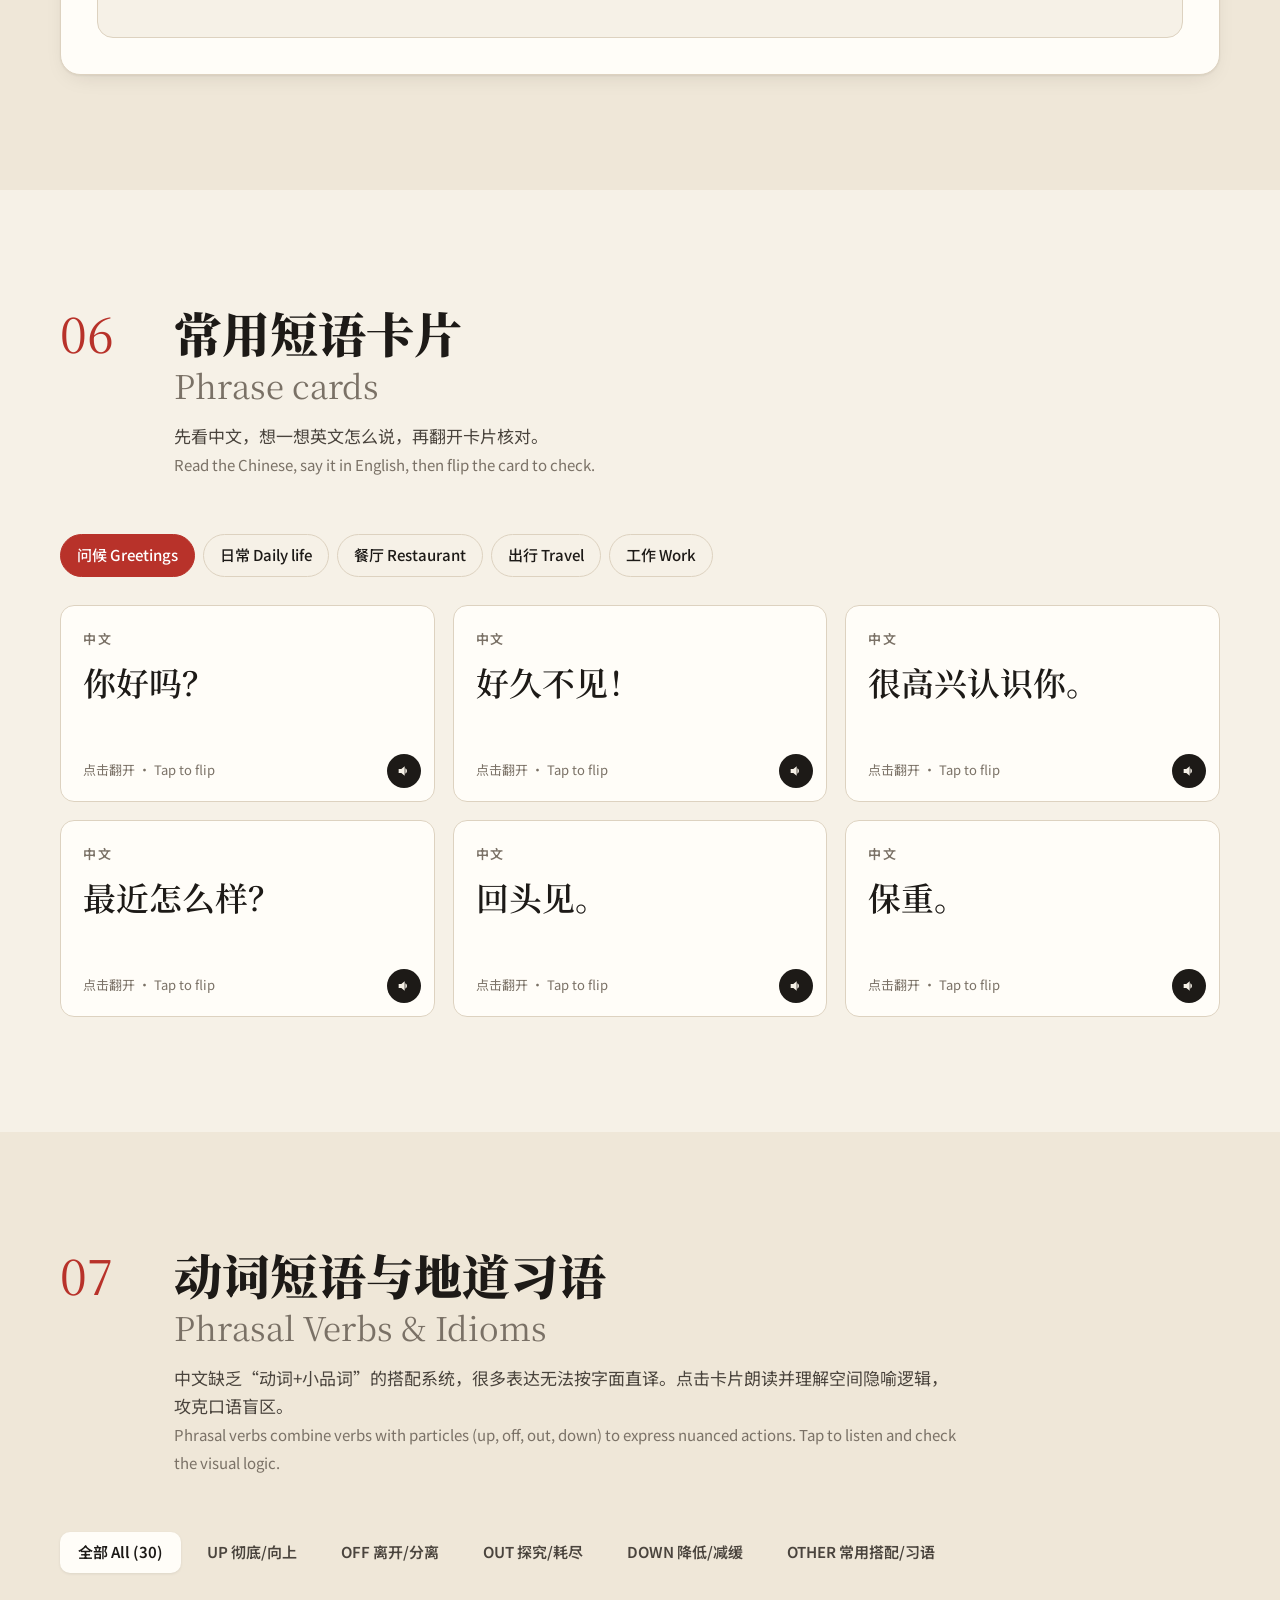
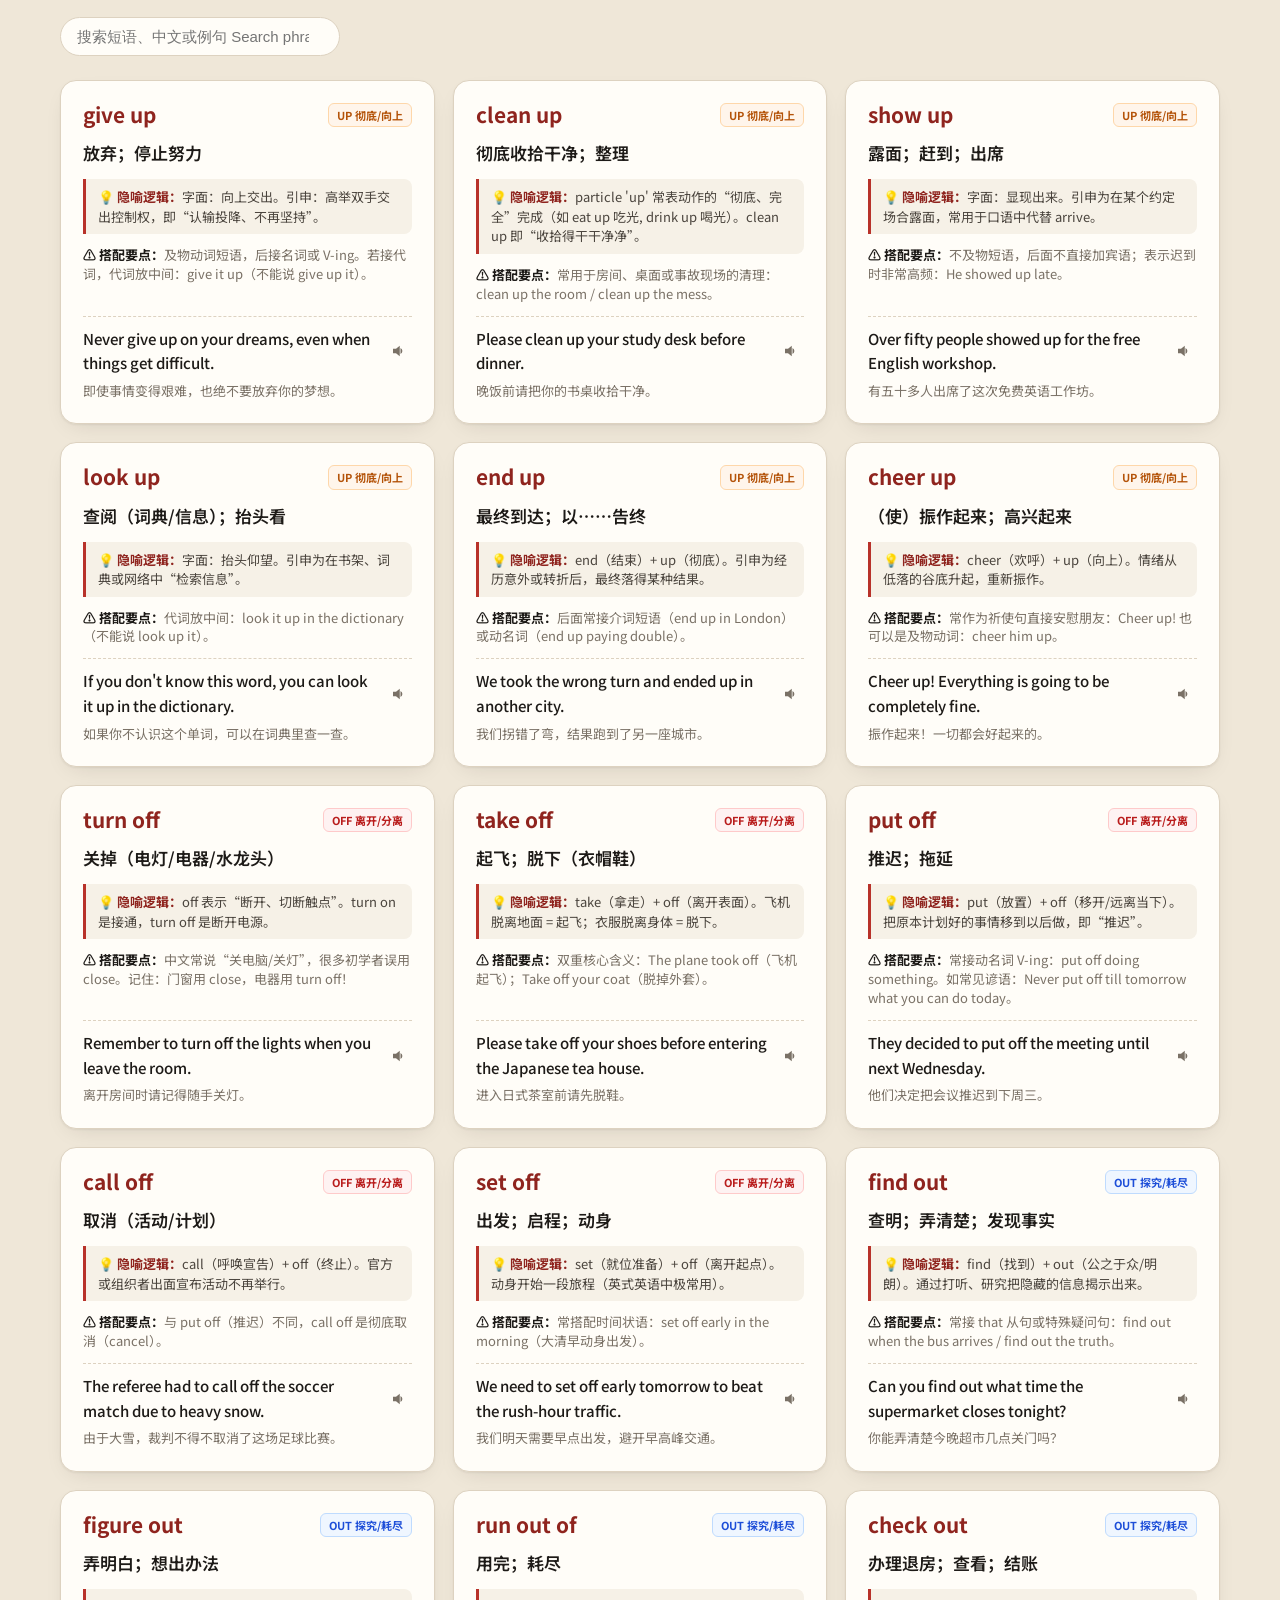
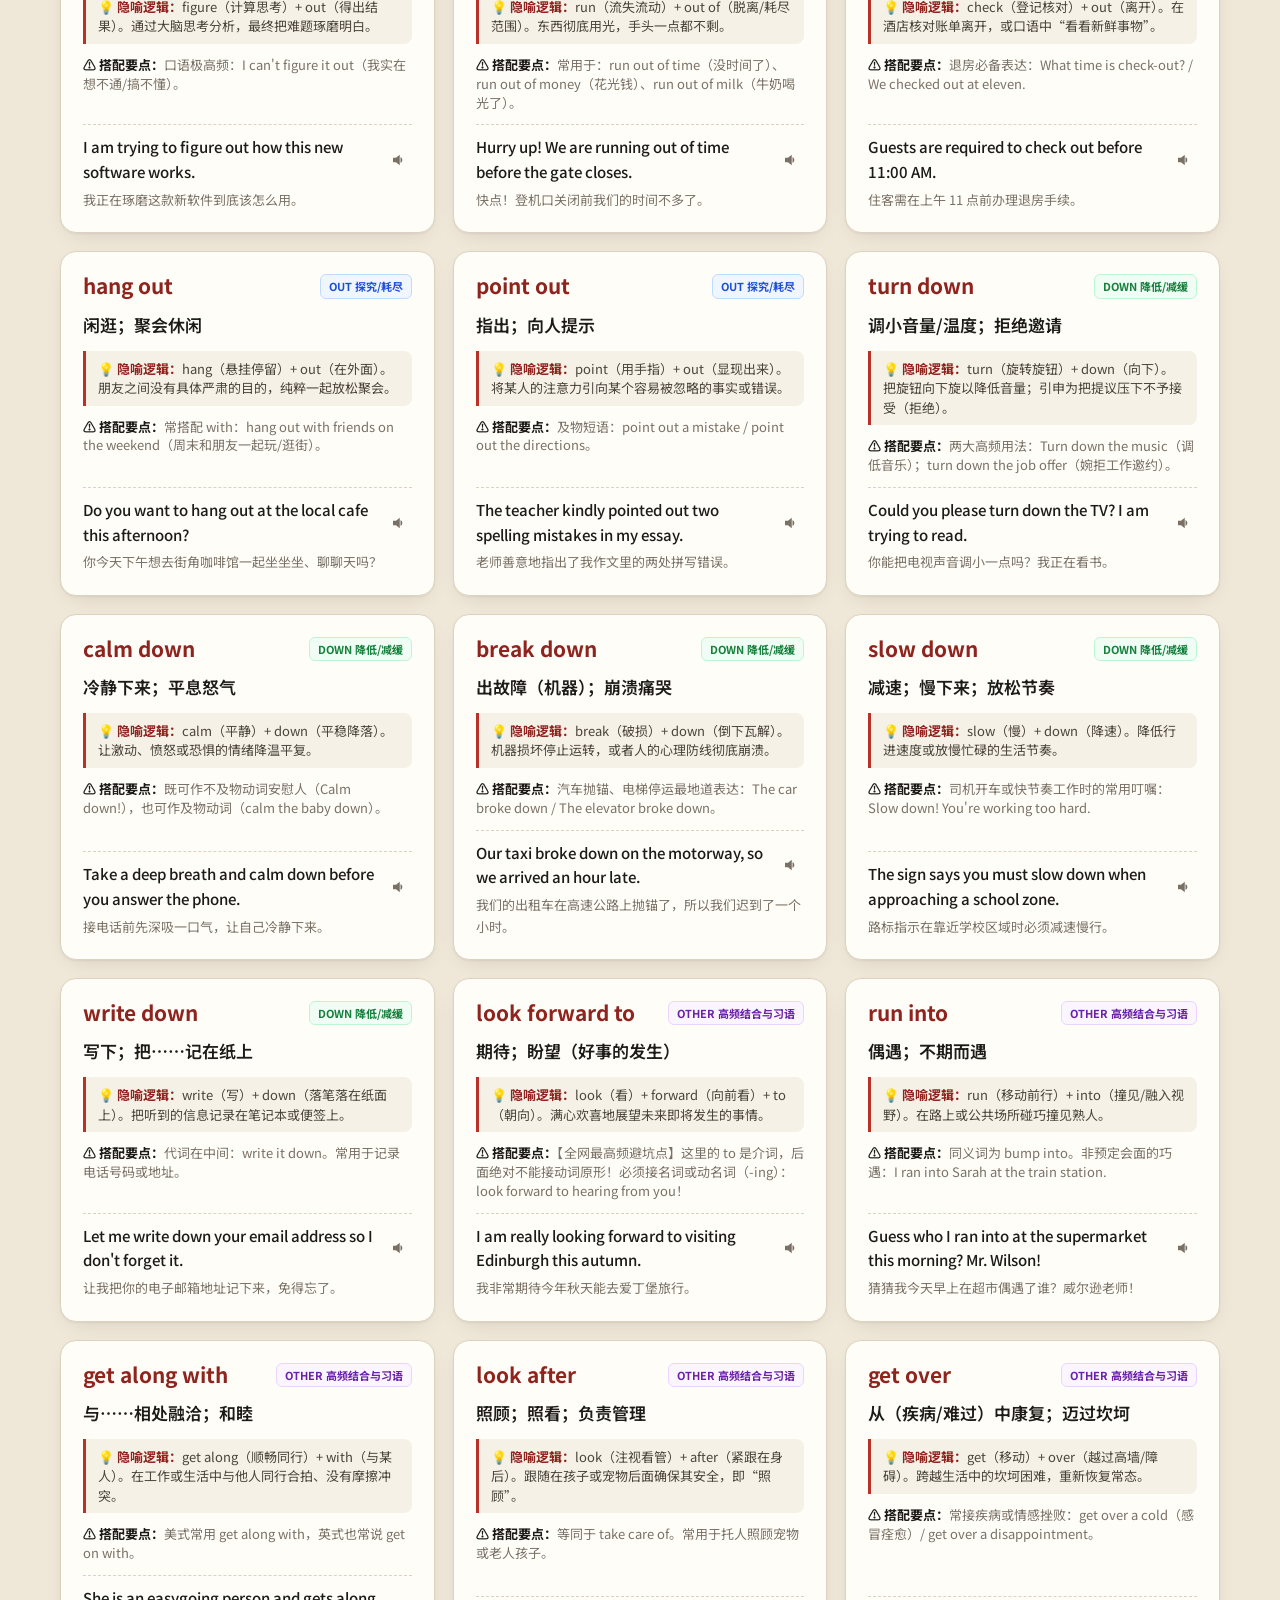
==== commit 538006ce: "Make header title and navigation span the full width of the page like N1Mandarin" ====
--- a/index.html
+++ b/index.html
@@ -29,36 +29,31 @@
   <a class="skip" href="#main">Skip to content · 跳到正文</a>
 
   <header class="site-header">
-    <div class="wrap header-inner">
-      <div class="header-top">
-        <a class="brand" href="#top" aria-label="CNn1English home">
-          <span class="seal" aria-hidden="true">英</span>
-          <span class="brand-name">CNn1English</span>
-        </a>
-        <button type="button" class="theme-toggle" id="theme-toggle" aria-label="Toggle dark mode" title="Toggle dark/light mode">
-          <svg class="theme-icon-sun" viewBox="0 0 24 24" aria-hidden="true">
-            <circle cx="12" cy="12" r="5"></circle>
-            <path d="M12 1v2M12 21v2M4.22 4.22l1.42 1.42M18.36 18.36l1.42 1.42M1 12h2M21 12h2M4.22 19.78l1.42-1.42M18.36 5.64l1.42-1.42"></path>
-          </svg>
-          <svg class="theme-icon-moon" viewBox="0 0 24 24" aria-hidden="true">
-            <path d="M21 12.79A9 9 0 1 1 11.21 3 7 7 0 0 0 21 12.79z"></path>
-          </svg>
-          <span class="theme-toggle-text">Dark</span>
-        </button>
-      </div>
-      <nav class="nav" aria-label="Main">
-        <a href="#sounds">发音 <span>Sounds</span></a>
-        <a href="#vocab">词汇 <span>Words</span></a>
-        <a href="#dialogues">对话 <span>Dialogues</span></a>
-        <a href="#reading">阅读 <span>Reading</span></a>
-        <a href="#listening">听力 <span>Listening</span></a>
-        <a href="#phrases">短语 <span>Phrases</span></a>
-        <a href="#phrasal-verbs">动词短语 <span>Phrasal</span></a>
-        <a href="#grammar">语法 <span>Grammar</span></a>
-        <a href="#mistakes">纠错 <span>Fixes</span></a>
-        <a href="#practice">练习 <span>Practice</span></a>
-      </nav>
-    </div>
+    <a class="brand" href="#top" aria-label="CNn1English home">
+      <span class="seal" aria-hidden="true">英</span>
+      <span class="brand-name">CNn1English</span>
+    </a>
+    <nav class="nav" aria-label="Main">
+      <a href="#sounds">发音 <span>Sounds</span></a>
+      <a href="#vocab">词汇 <span>Words</span></a>
+      <a href="#dialogues">对话 <span>Dialogues</span></a>
+      <a href="#reading">阅读 <span>Reading</span></a>
+      <a href="#listening">听力 <span>Listening</span></a>
+      <a href="#phrases">短语 <span>Phrases</span></a>
+      <a href="#phrasal-verbs">动词短语 <span>Phrasal</span></a>
+      <a href="#grammar">语法 <span>Grammar</span></a>
+      <a href="#mistakes">纠错 <span>Fixes</span></a>
+      <a href="#practice">练习 <span>Practice</span></a>
+    </nav>
+    <button type="button" class="theme-toggle" id="theme-toggle" aria-label="Toggle dark mode" title="Toggle dark/light mode">
+      <svg class="theme-icon-sun" viewBox="0 0 24 24" aria-hidden="true">
+        <circle cx="12" cy="12" r="5"></circle>
+        <path d="M12 1v2M12 21v2M4.22 4.22l1.42 1.42M18.36 18.36l1.42 1.42M1 12h2M21 12h2M4.22 19.78l1.42-1.42M18.36 5.64l1.42-1.42"></path>
+      </svg>
+      <svg class="theme-icon-moon" viewBox="0 0 24 24" aria-hidden="true">
+        <path d="M21 12.79A9 9 0 1 1 11.21 3 7 7 0 0 0 21 12.79z"></path>
+      </svg>
+    </button>
   </header>
 
   <main id="main">
--- a/assets/style.css
+++ b/assets/style.css
@@ -115,16 +115,15 @@
 
 /* Theme Toggle Button */
 .theme-toggle {
-  display: inline-flex;
-  align-items: center;
-  gap: 7px;
+  display: grid;
+  place-items: center;
+  width: 36px;
+  height: 36px;
+  border-radius: 50%;
+  padding: 0;
   background: var(--paper-2);
   border: 1px solid var(--line);
-  border-radius: 999px;
-  padding: 6px 14px;
   color: var(--ink-2);
-  font-size: var(--text-xs);
-  font-weight: 600;
   cursor: pointer;
   transition: all .2s var(--ease);
   flex-shrink: 0;
@@ -137,8 +136,8 @@
   transform: translateY(-1px);
 }
 .theme-toggle svg {
-  width: 16px;
-  height: 16px;
+  width: 17px;
+  height: 17px;
   fill: none;
   stroke: currentColor;
   stroke-width: 2;
@@ -160,9 +159,10 @@
   background: var(--paper-2);
   border-color: var(--muted);
 }
+.theme-toggle-text { display: none; }
 
 *, *::before, *::after { box-sizing: border-box; }
-html { scroll-behavior: smooth; scroll-padding-top: 110px; -webkit-text-size-adjust: 100%; }
+html { scroll-behavior: smooth; scroll-padding-top: 80px; -webkit-text-size-adjust: 100%; }
 body {
   margin: 0;
   background: var(--paper);
@@ -185,62 +185,76 @@
 .skip { position: absolute; left: -999px; top: 8px; background: var(--ink); color: var(--paper); padding: 8px 14px; border-radius: 8px; z-index: 100; }
 .skip:focus { left: 12px; }
 
-/* Header */
+/* Header - Full width spanning entire length like N1Mandarin */
 .site-header {
   position: sticky; top: 0; z-index: 50;
+  width: 100%;
+  display: flex;
+  align-items: center;
+  justify-content: space-between;
+  gap: clamp(12px, 1.8vw, 28px);
+  padding: 10px clamp(16px, 3vw, 44px);
   background: color-mix(in srgb, var(--paper) 92%, transparent);
   backdrop-filter: blur(12px);
   border-bottom: 1px solid var(--line);
 }
-.header-inner {
-  display: flex;
-  flex-direction: column;
-  padding: 12px 0 10px;
+.brand {
+  display: inline-flex;
+  align-items: center;
   gap: 10px;
-}
-.header-top {
-  display: flex;
-  align-items: center;
-  justify-content: space-between;
-  width: 100%;
-}
-.brand { display: inline-flex; align-items: center; gap: 10px; text-decoration: none; }
+  text-decoration: none;
+  flex-shrink: 0;
+}
 .seal {
   display: inline-grid; place-items: center;
-  width: 34px; height: 34px; border-radius: 7px;
+  width: 32px; height: 32px; border-radius: 6px;
   background: var(--red); color: #fff;
-  font-family: var(--font-zh-display); font-weight: 900; font-size: 19px;
+  font-family: var(--font-zh-display); font-weight: 900; font-size: 18px;
   box-shadow: inset 0 0 0 2px rgba(255,255,255,.18);
 }
-.brand-name { font-family: var(--font-display); font-weight: 700; font-size: 1.25rem; letter-spacing: -.01em; }
+.brand-name {
+  font-family: var(--font-display);
+  font-weight: 700;
+  font-size: 1.25rem;
+  letter-spacing: -.01em;
+}
+
 .nav {
   display: flex;
-  gap: 6px;
-  overflow-x: auto;
-  scrollbar-width: none;
-  width: 100%;
-  padding-bottom: 2px;
-}
-.nav::-webkit-scrollbar { display: none; }
+  align-items: center;
+  gap: clamp(8px, 1.2vw, 18px);
+  margin-left: auto;
+  margin-right: 8px;
+}
 .nav a {
-  text-decoration: none; font-size: var(--text-sm); font-weight: 500;
-  padding: 6px 14px; border-radius: 999px; white-space: nowrap; color: var(--ink-2);
-  transition: background .2s, color .2s, border-color .2s;
-  background: var(--paper-2);
-  border: 1px solid transparent;
-}
-.nav a span { color: var(--muted); font-weight: 400; margin-left: 3px; }
+  text-decoration: none;
+  font-size: var(--text-sm);
+  font-weight: 500;
+  white-space: nowrap;
+  color: var(--muted);
+  padding: 6px 4px;
+  border-bottom: 2px solid transparent;
+  transition: color .2s, border-color .2s;
+}
+.nav a span {
+  font-size: var(--text-xs);
+  color: var(--muted);
+  margin-left: 2px;
+  opacity: .85;
+}
 .nav a:hover {
-  background: var(--card);
-  color: var(--ink);
-  border-color: var(--line);
+  color: var(--ink);
+  border-bottom-color: var(--red);
+}
+.nav a:hover span {
+  color: var(--ink-2);
 }
 [data-theme="dark"] .nav a {
-  background: var(--paper-2);
+  color: var(--muted);
 }
 [data-theme="dark"] .nav a:hover {
-  background: var(--card);
-  border-color: var(--line);
+  color: var(--ink);
+  border-bottom-color: var(--red);
 }
 
 /* Hero */
@@ -1490,10 +1504,47 @@
   .notes-grid { grid-template-columns: 1fr; }
   .pv-grid { grid-template-columns: repeat(2, 1fr); }
 }
-@media (max-width: 620px) {
-  .header-inner { padding: 8px 0; gap: 8px; }
-  .nav { margin-inline: -12px; padding-inline: 12px; width: calc(100% + 24px); }
-  html { scroll-padding-top: 110px; }
+@media (max-width: 1100px) {
+  .nav a span { display: none; }
+}
+@media (max-width: 768px) {
+  .site-header {
+    flex-wrap: wrap;
+    padding: 10px 16px;
+    gap: 8px;
+  }
+  .brand { order: 1; }
+  .theme-toggle { order: 2; }
+  .nav {
+    order: 3;
+    display: grid;
+    grid-template-columns: repeat(5, 1fr);
+    gap: 4px;
+    width: 100%;
+    margin: 0;
+  }
+  .nav a {
+    padding: 6px 2px;
+    font-size: 11.5px;
+    text-align: center;
+    border-radius: 8px;
+    justify-content: center;
+    white-space: nowrap;
+    border-bottom: none;
+    background: var(--paper-2);
+  }
+  .nav a:hover {
+    border-bottom: none;
+    background: var(--card);
+  }
+  .nav a span { display: none; }
+  [data-theme="dark"] .nav a {
+    background: var(--paper-2);
+  }
+  [data-theme="dark"] .nav a:hover {
+    background: var(--card);
+  }
+  html { scroll-padding-top: 115px; }
   .sound-grid, .cards, .vocab-grid { grid-template-columns: 1fr; }
   .vocab-tools { grid-template-columns: 1fr; }
   .drill-opts { grid-template-columns: 1fr; }
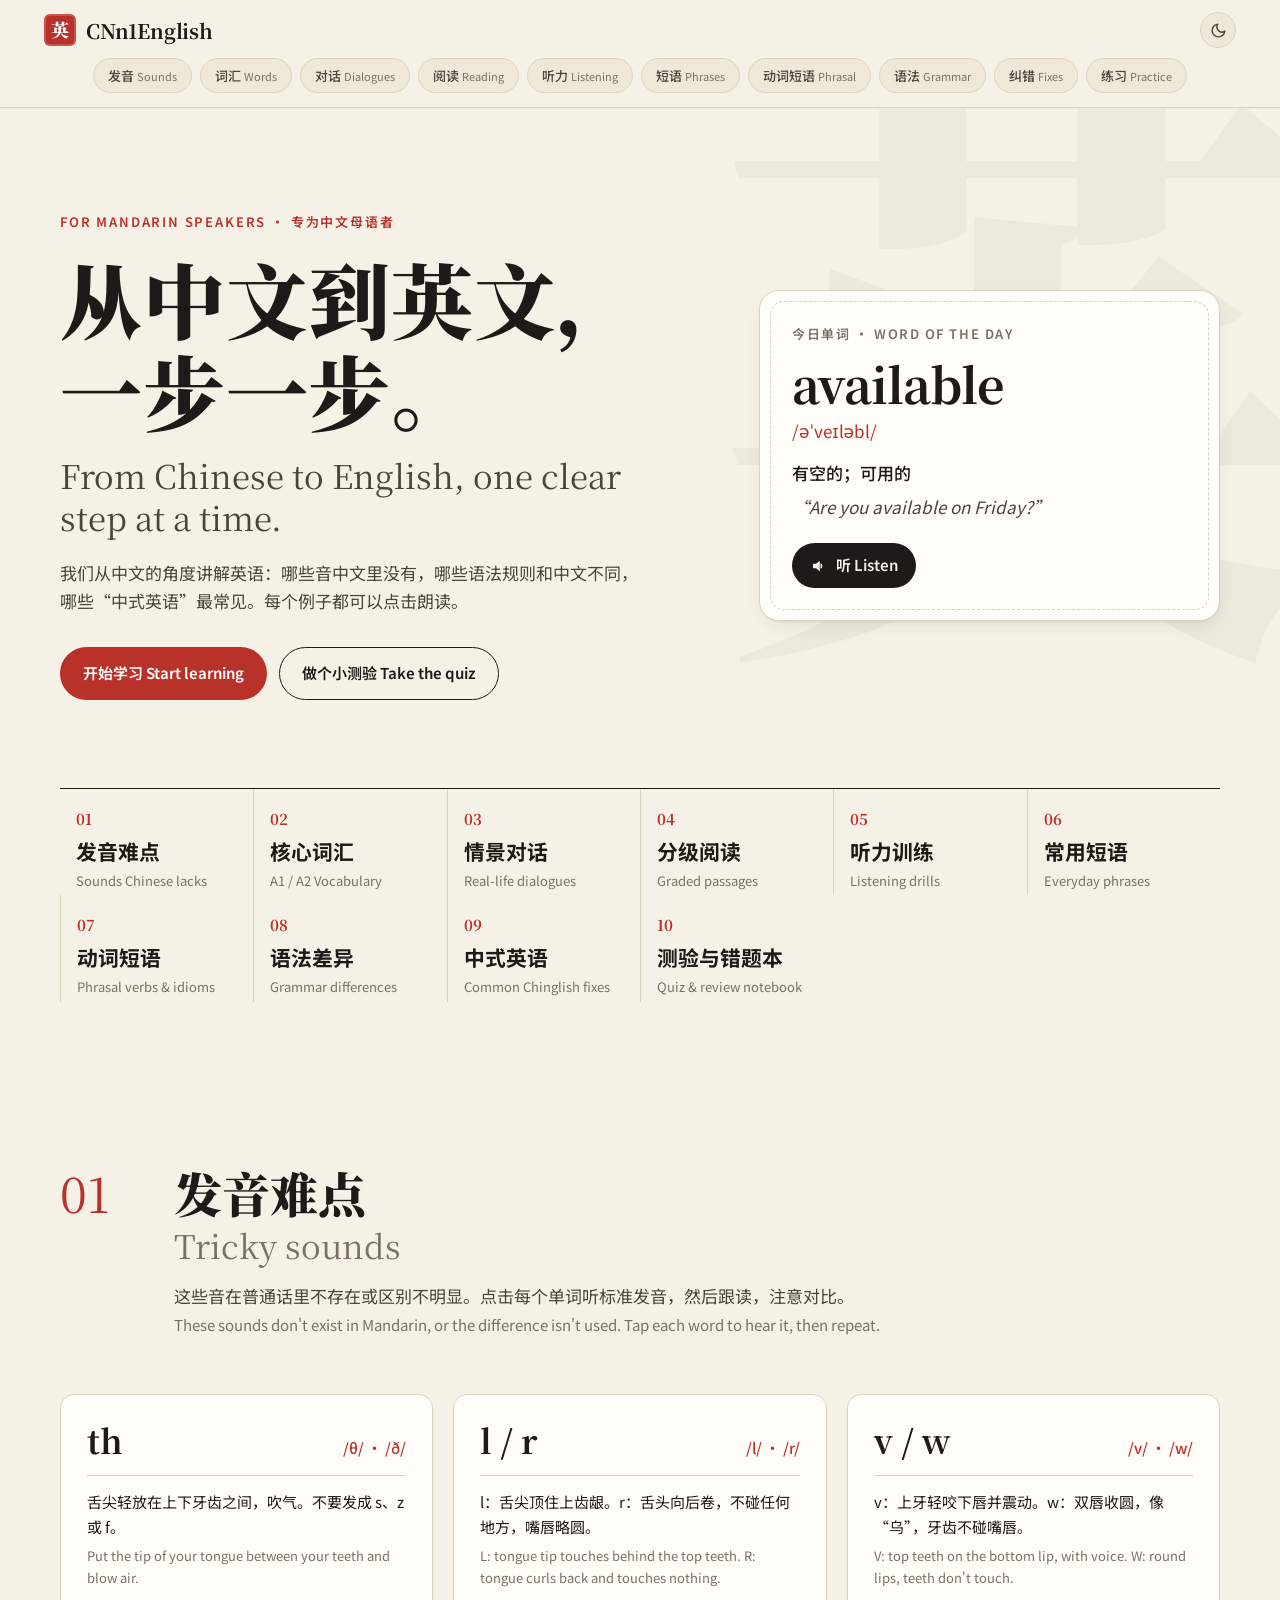
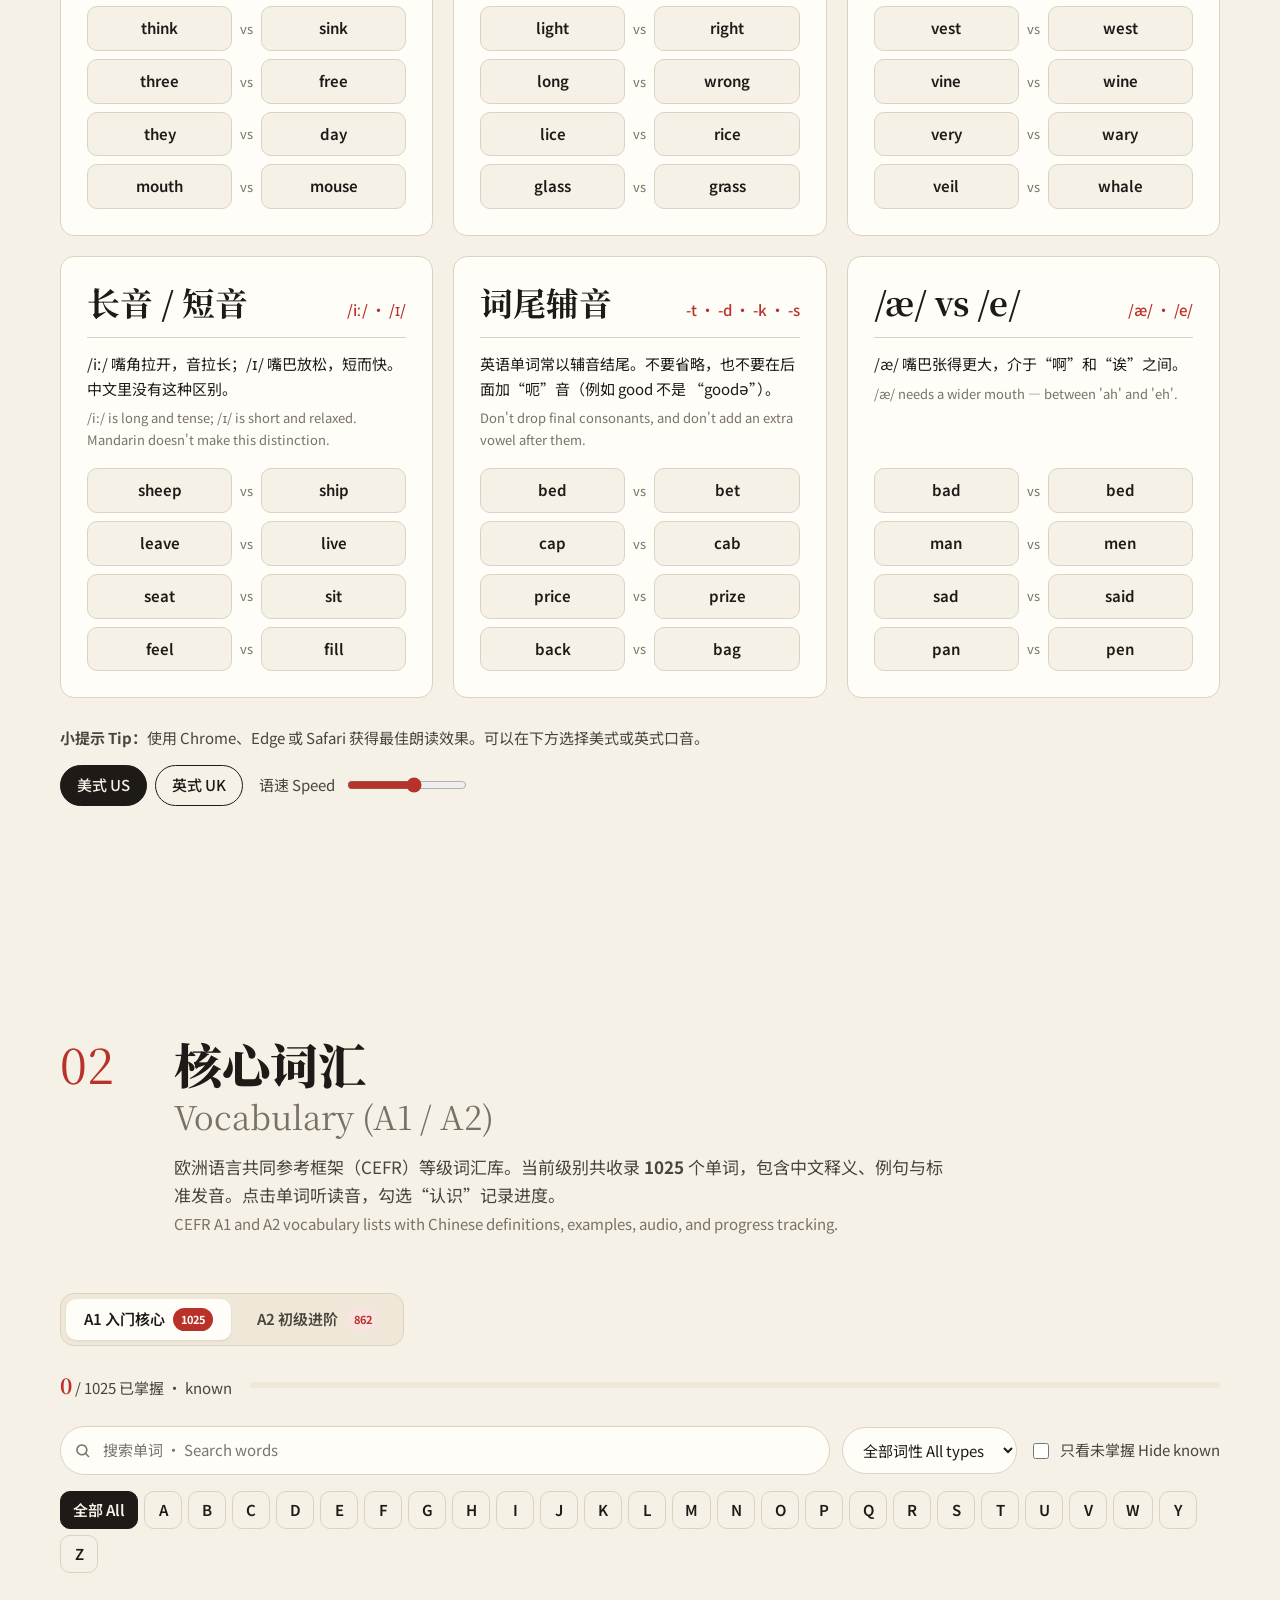
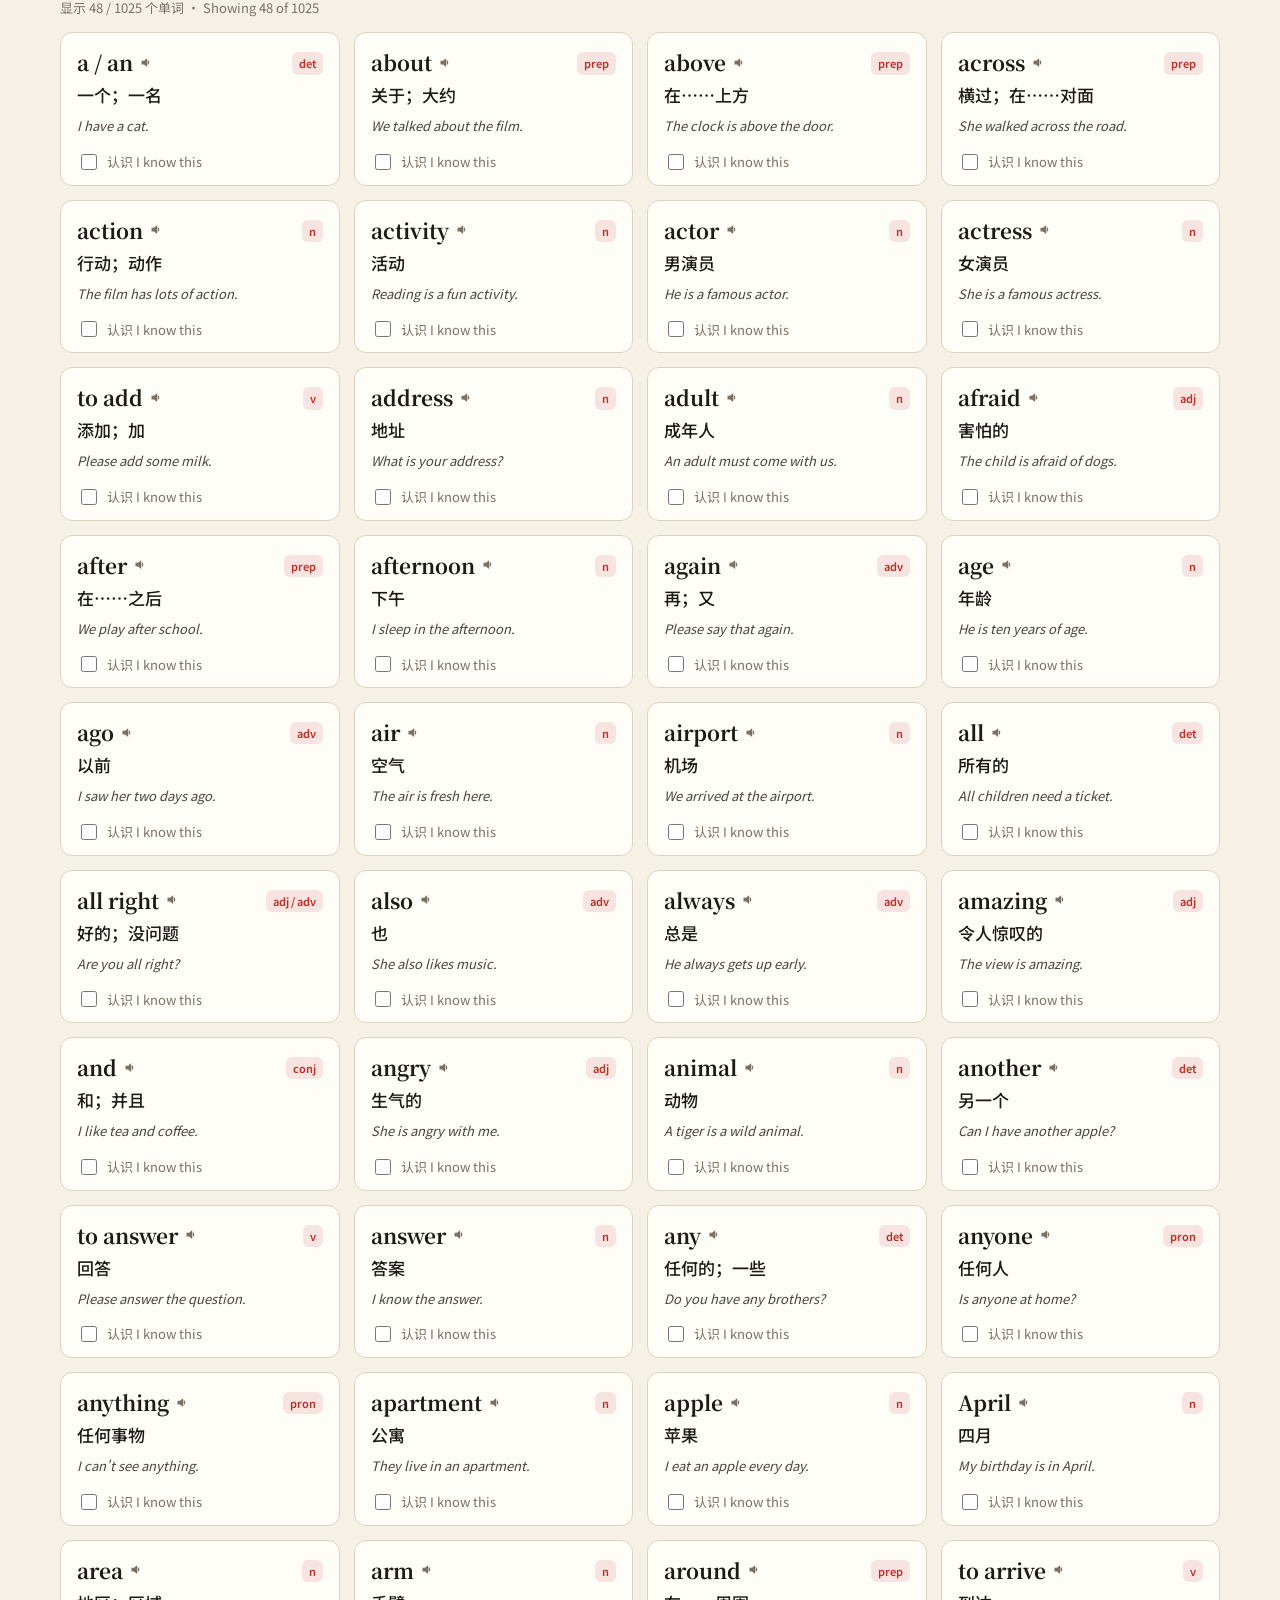
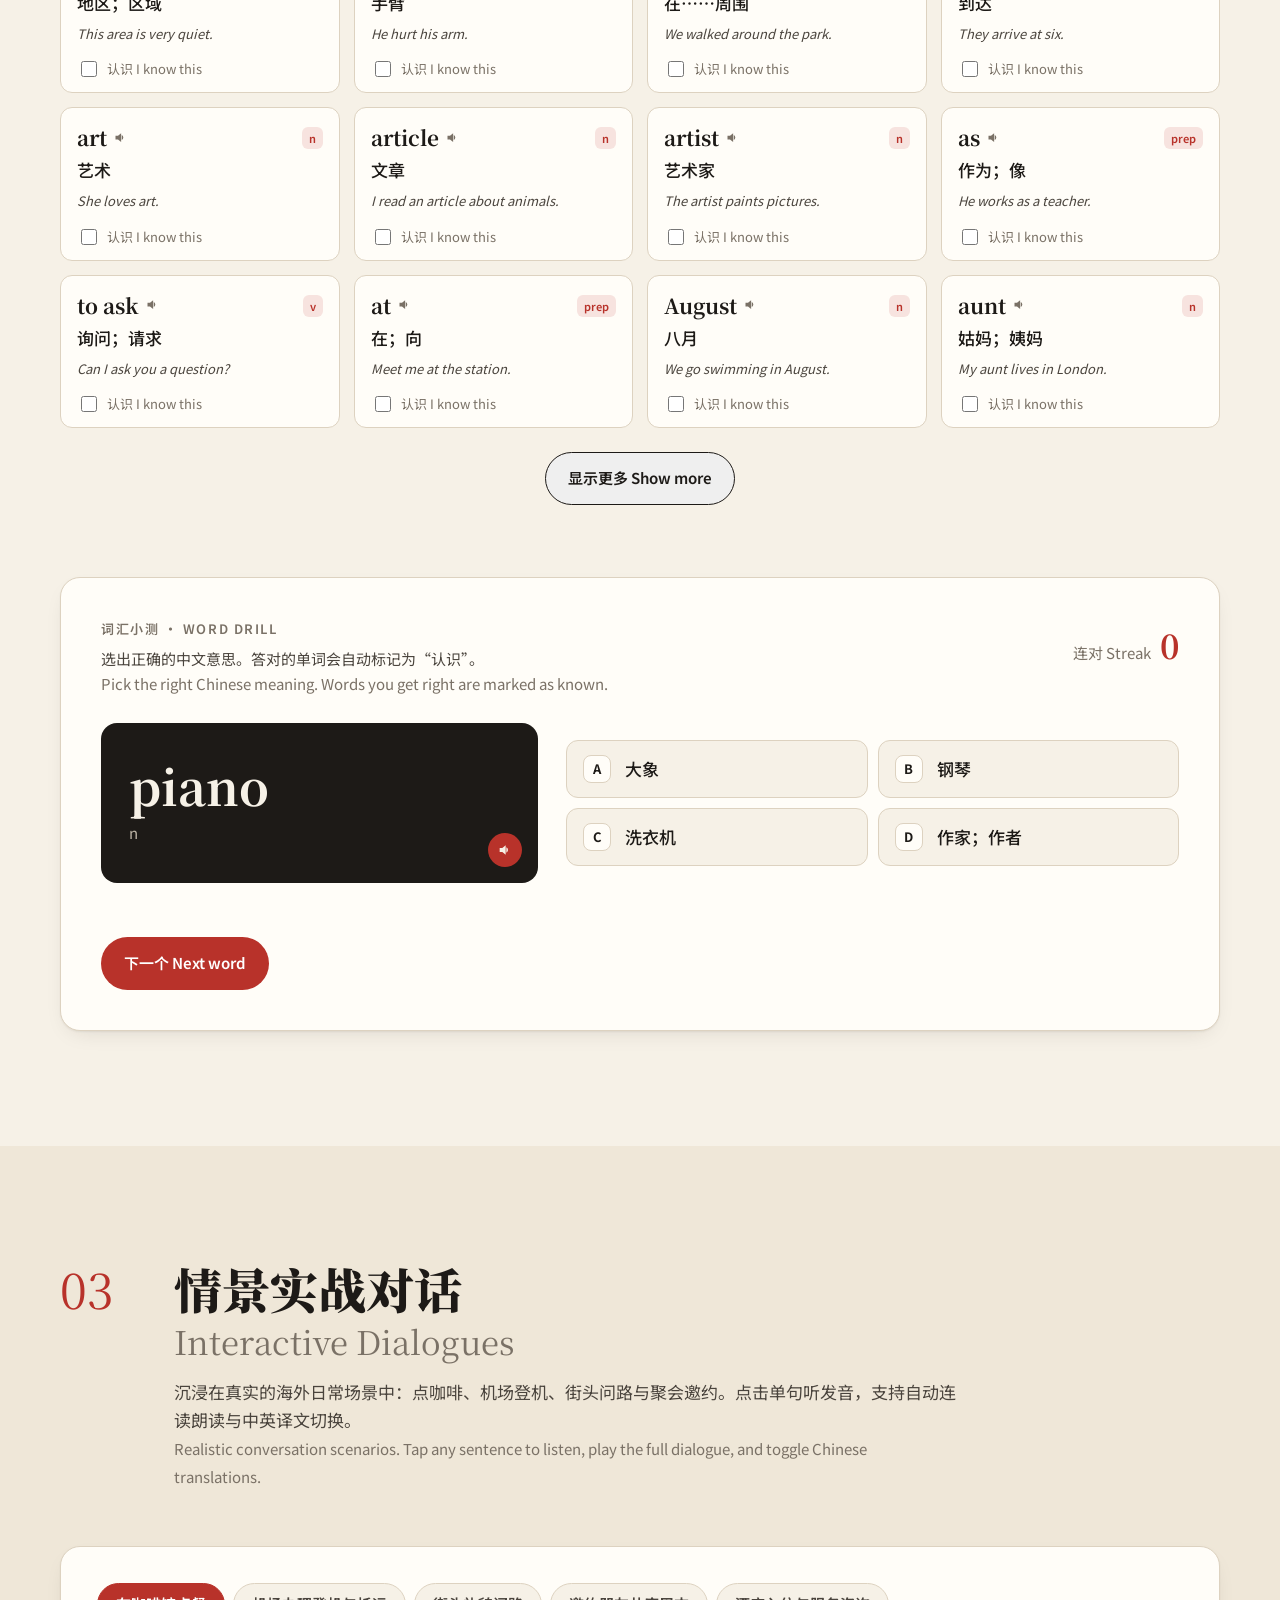
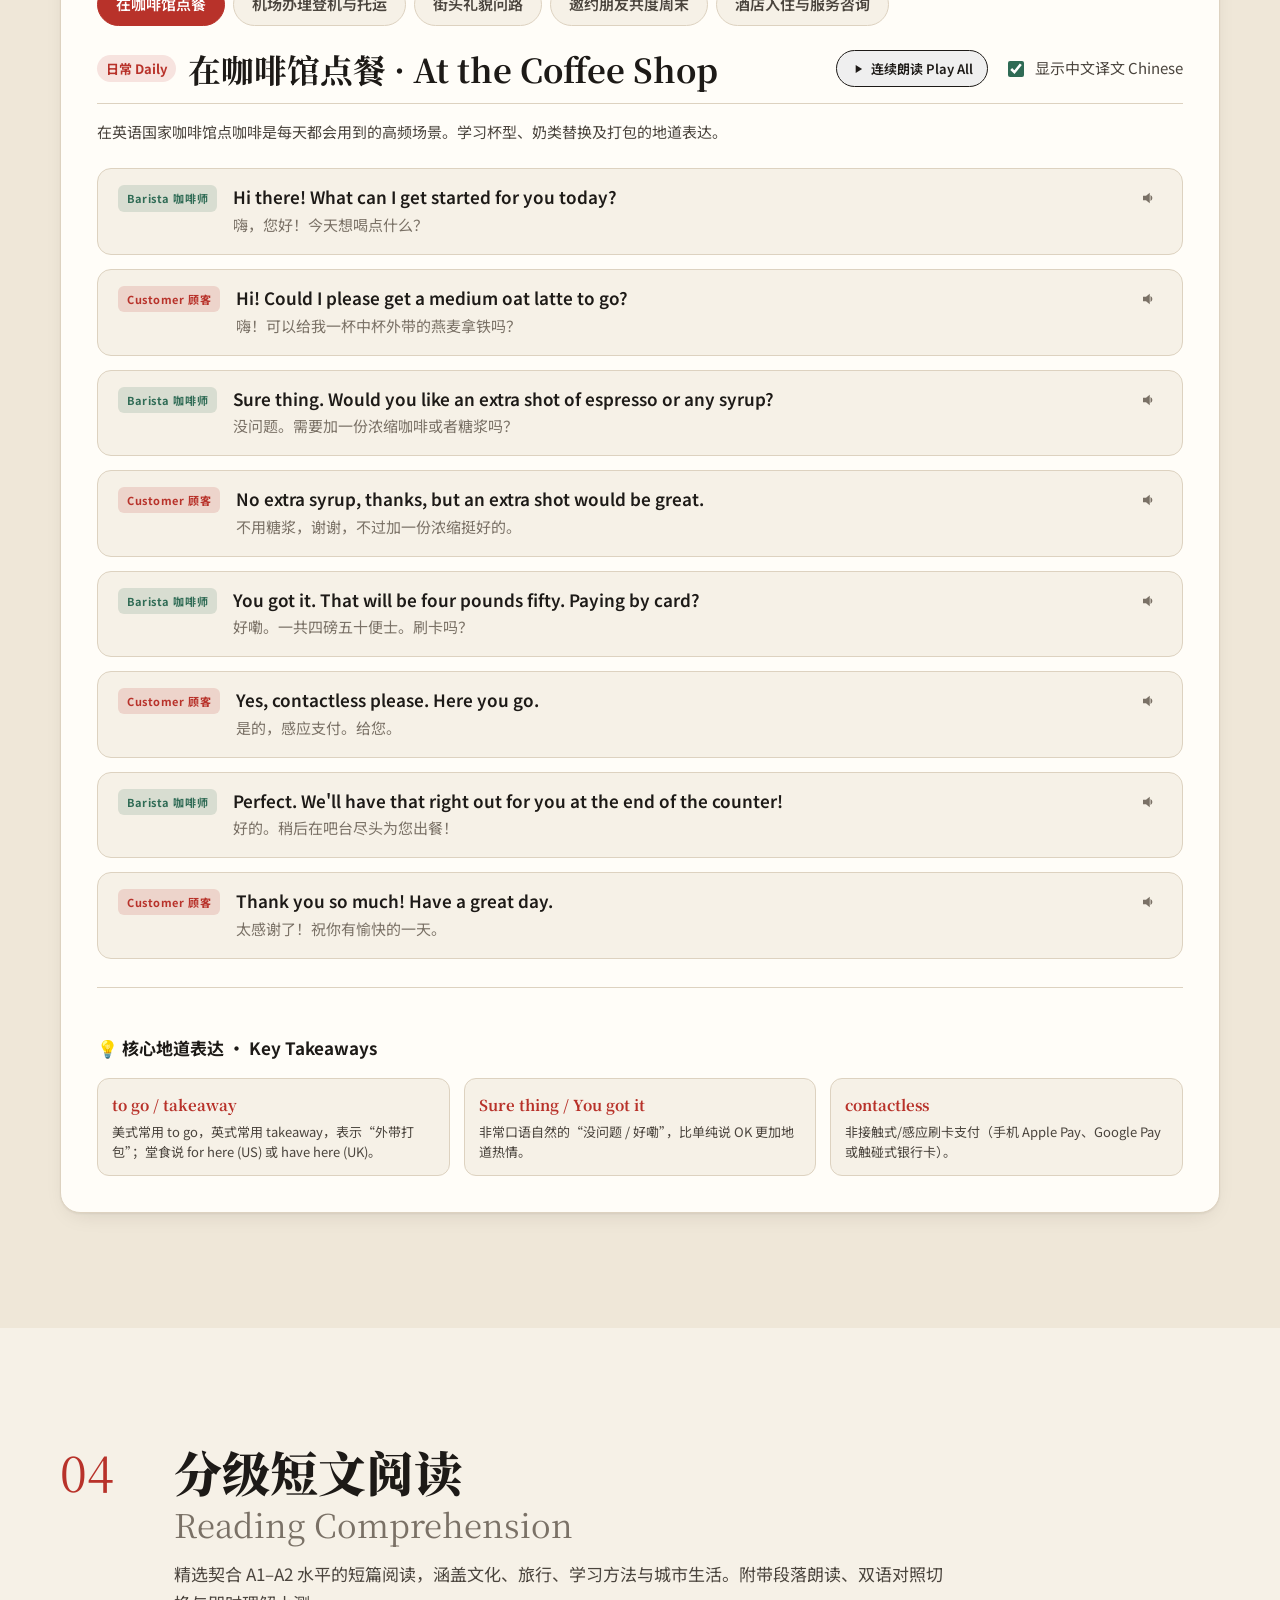
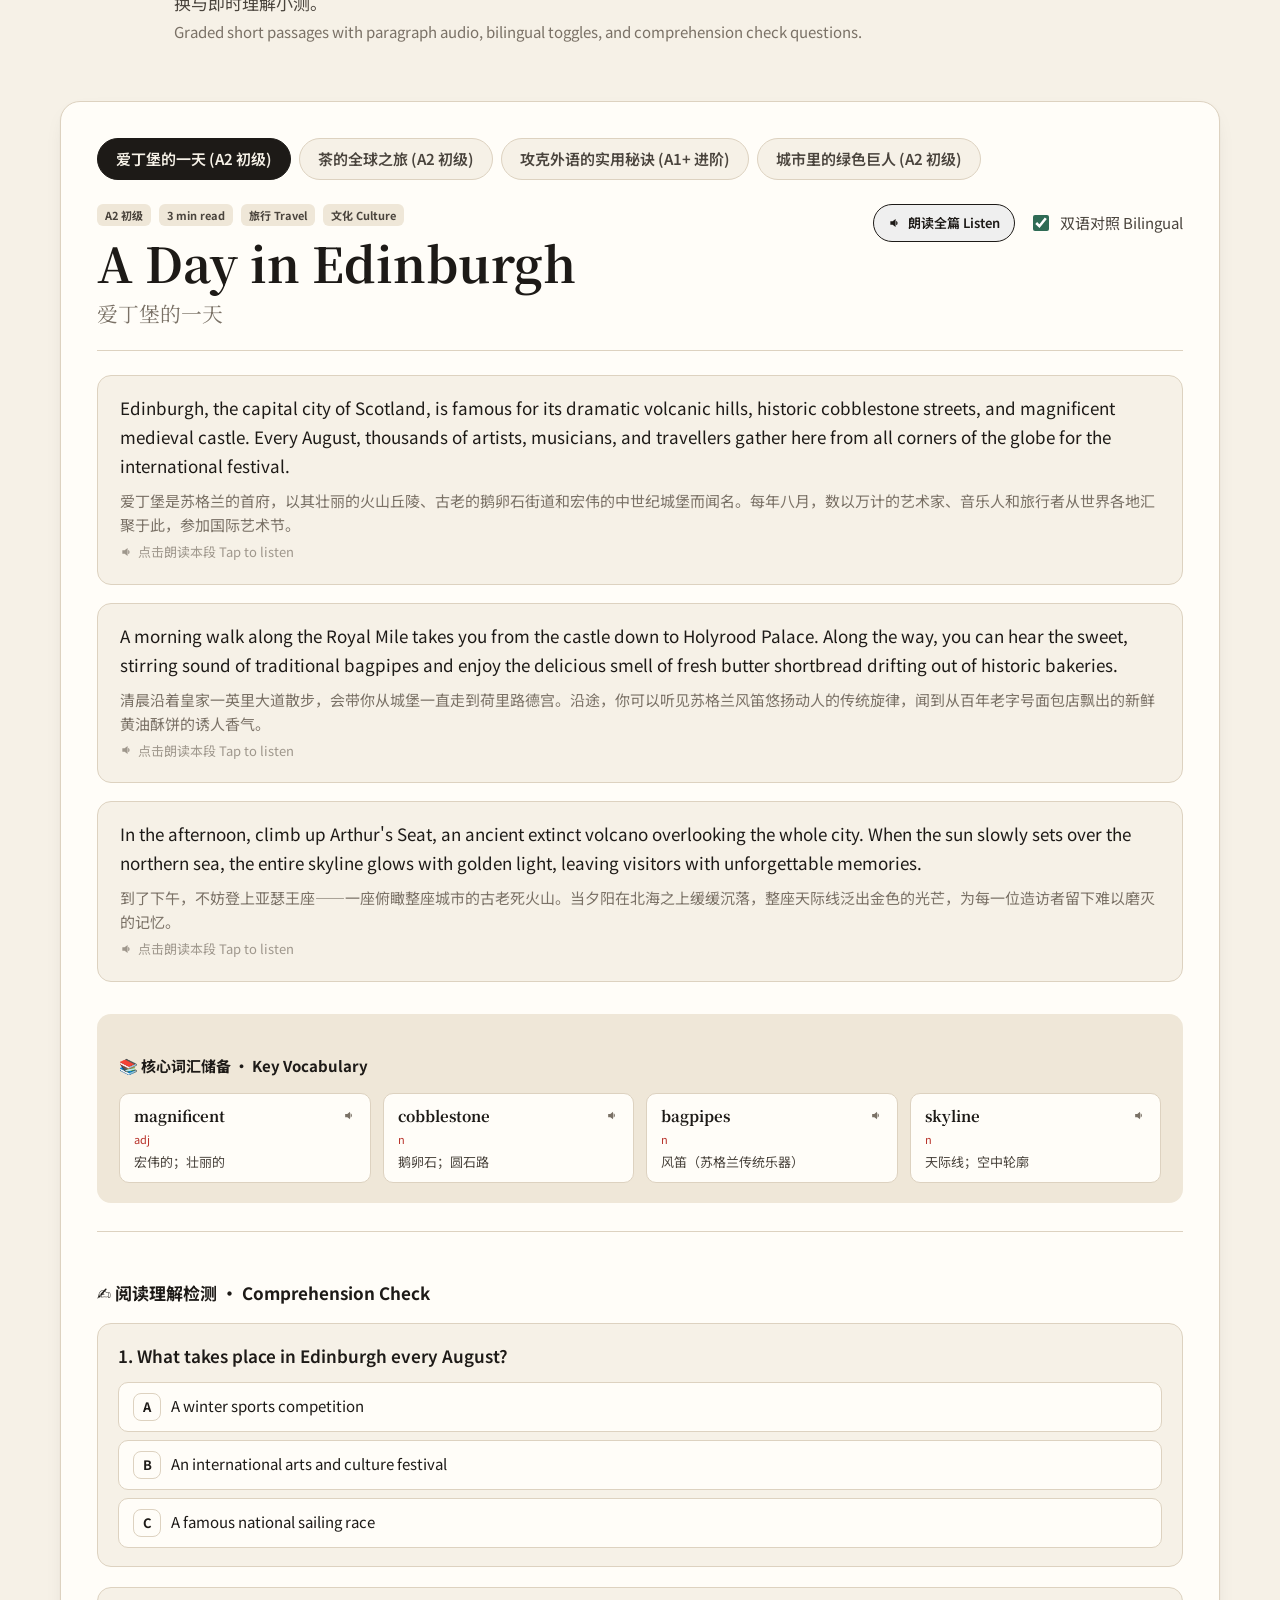
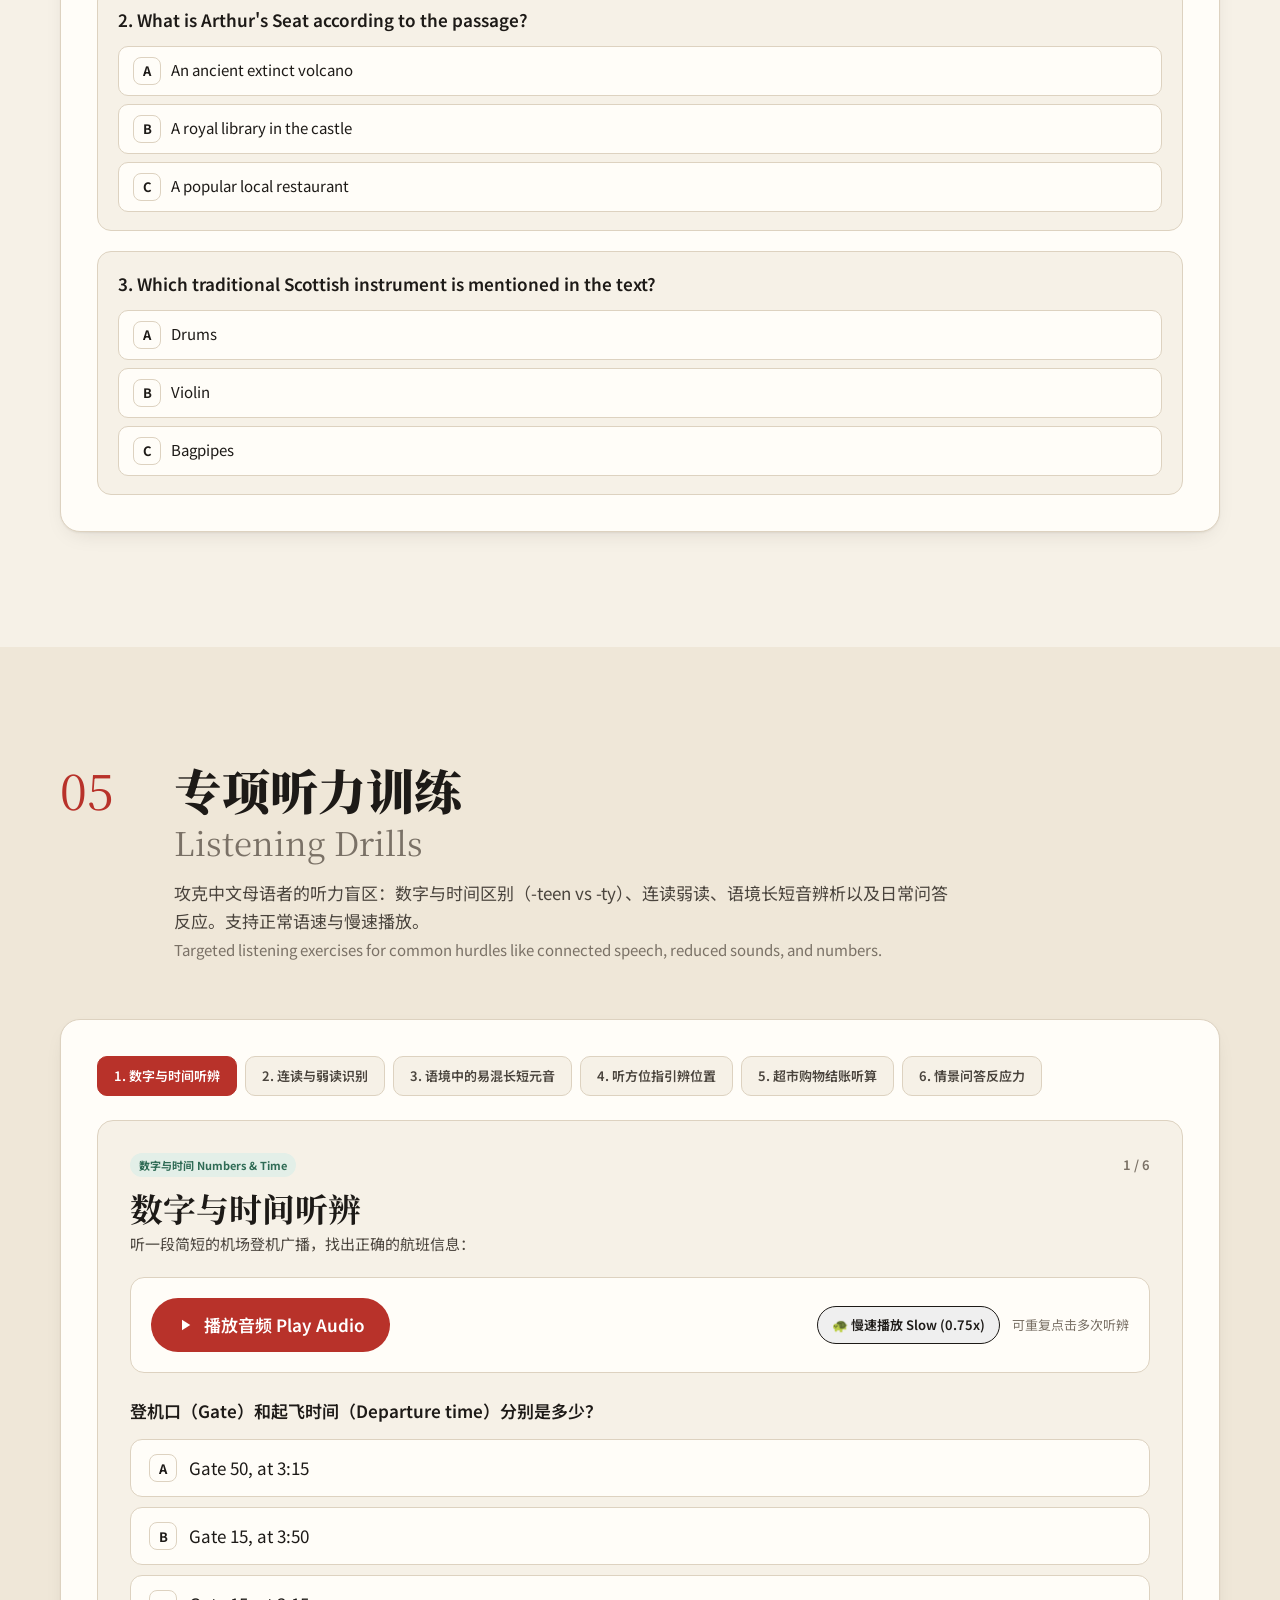
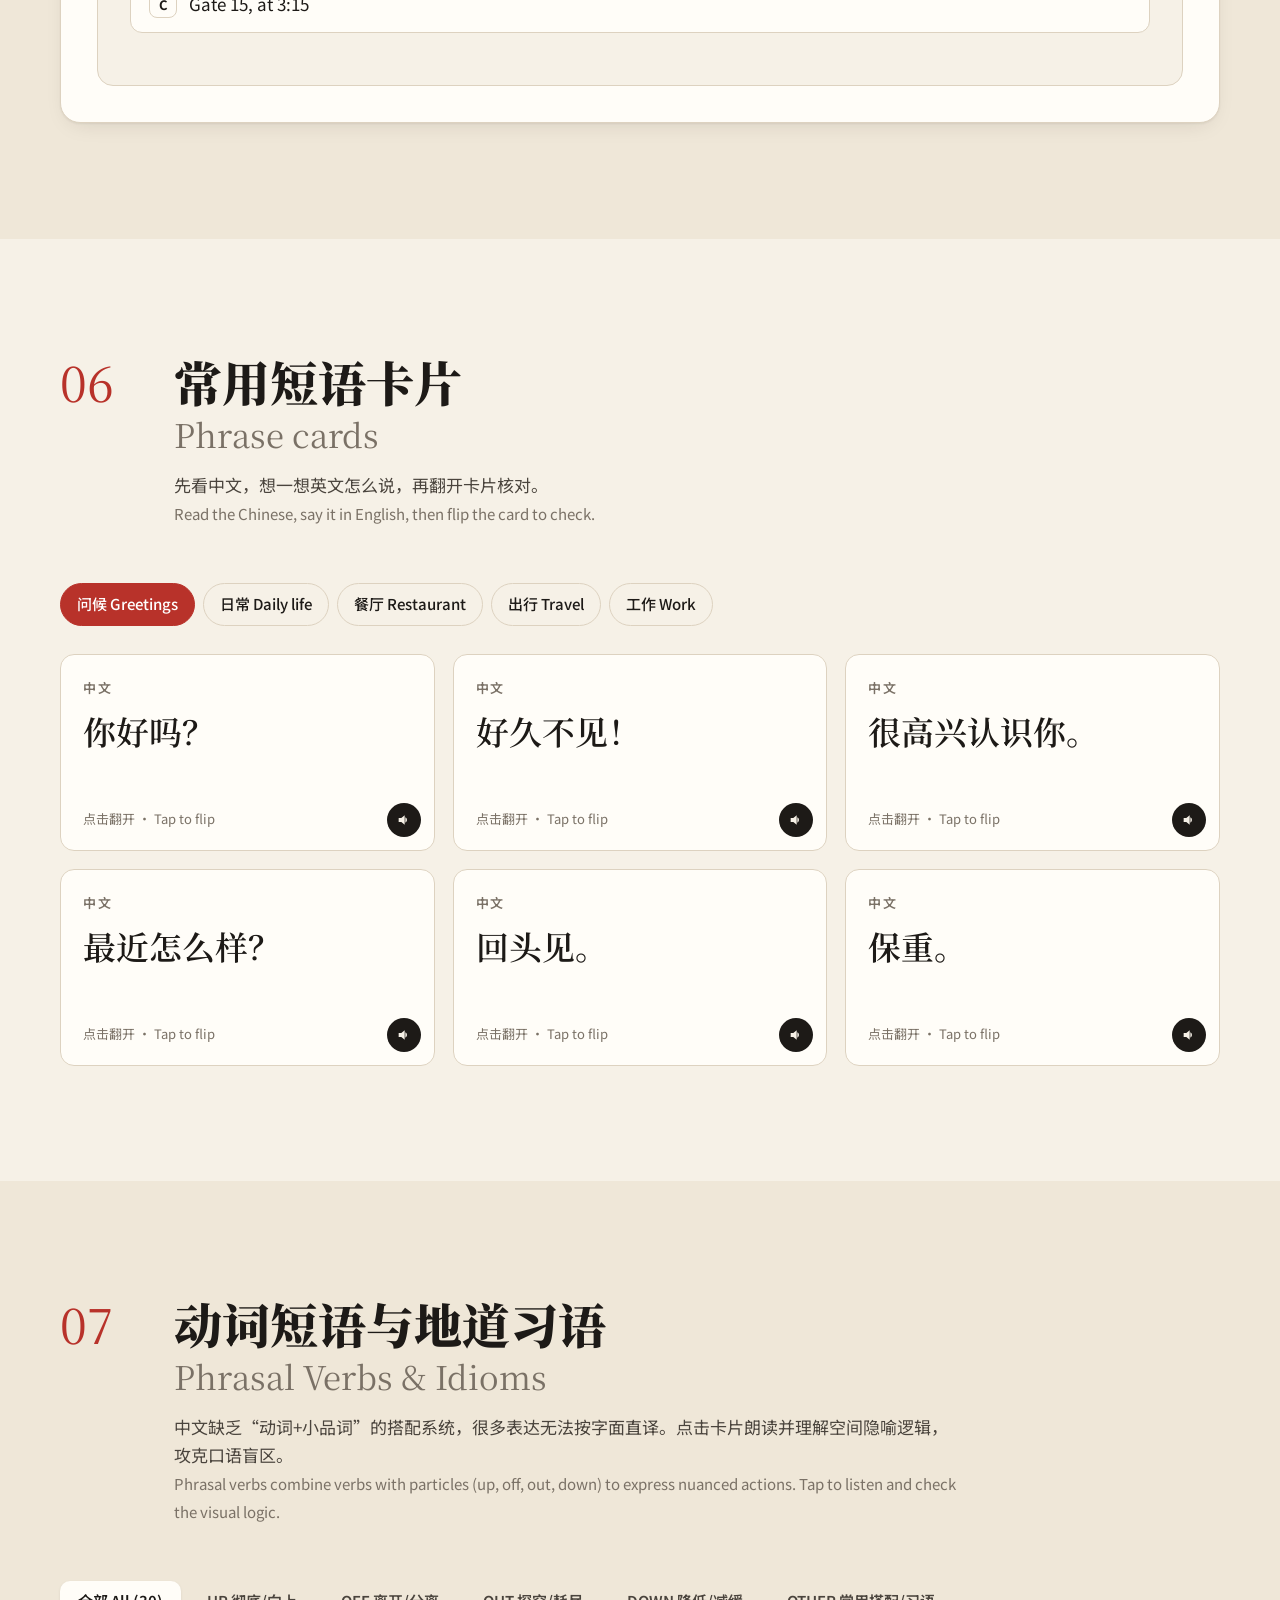
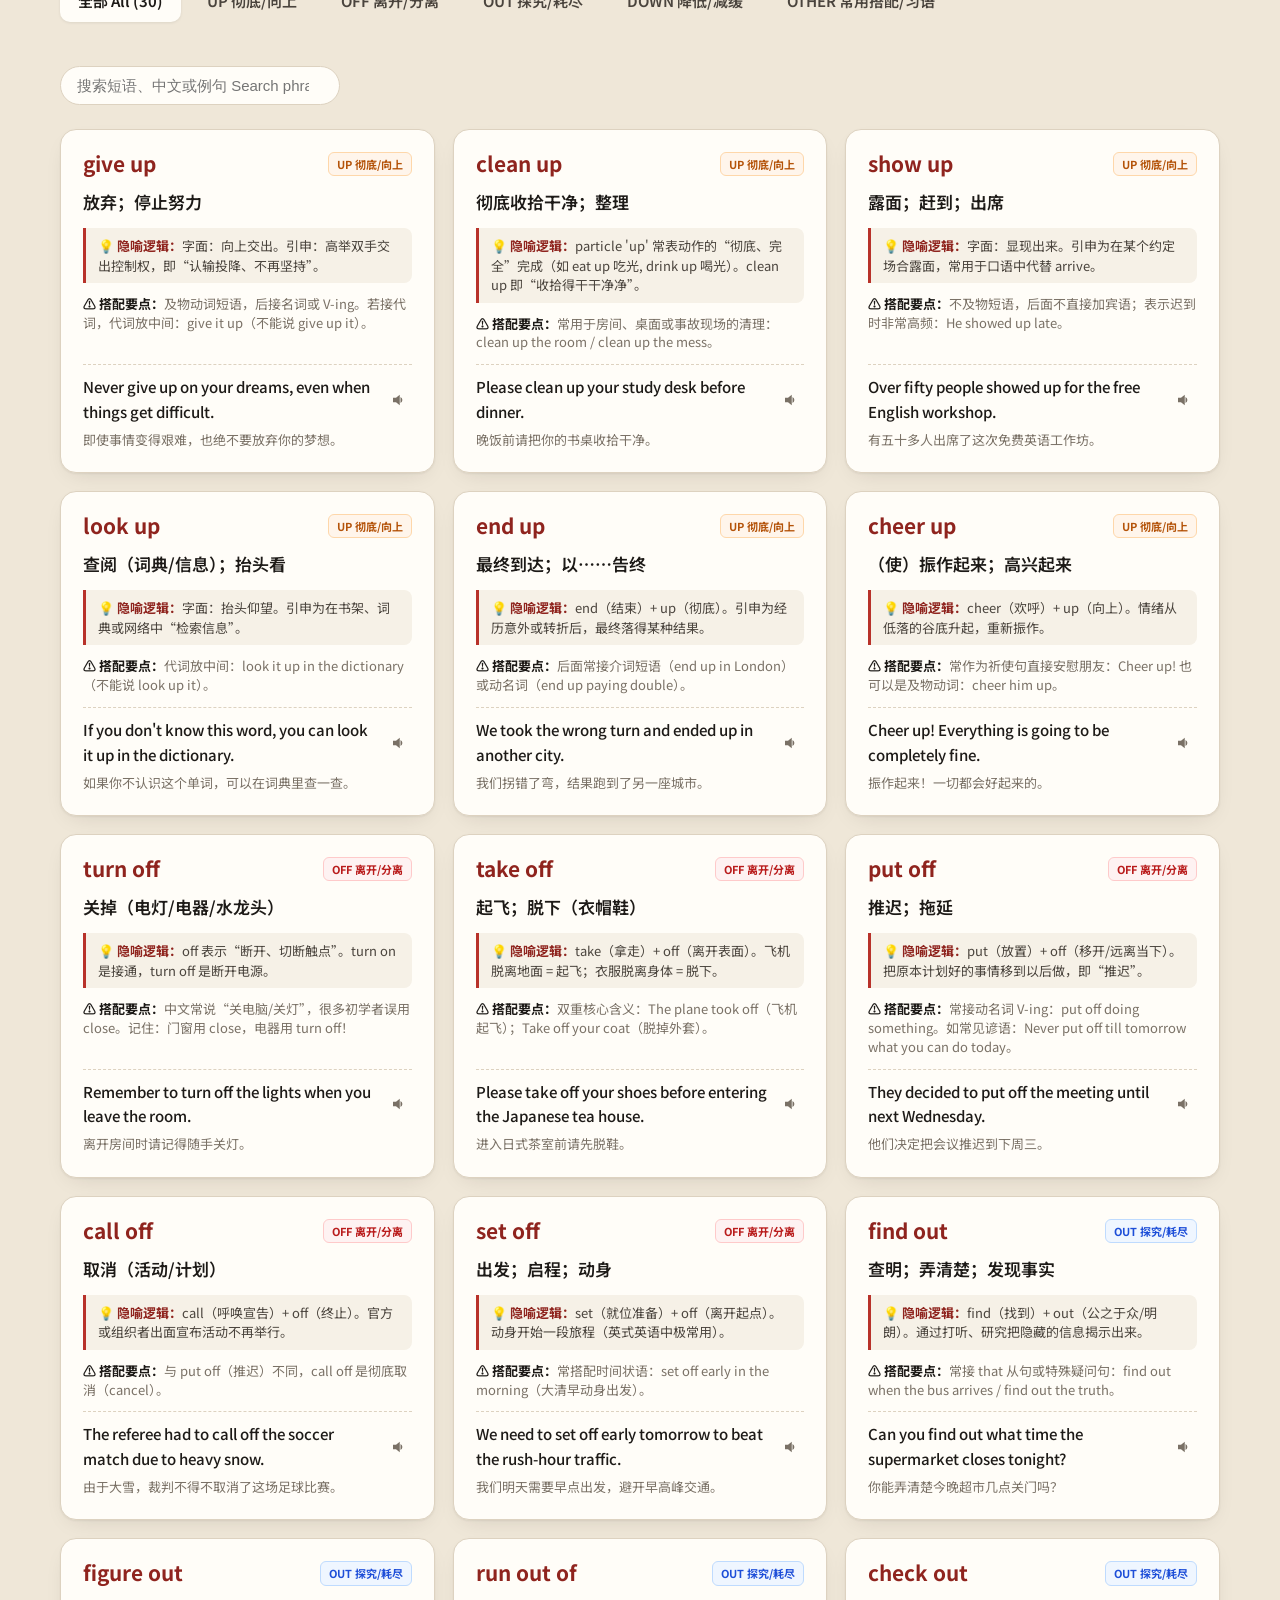
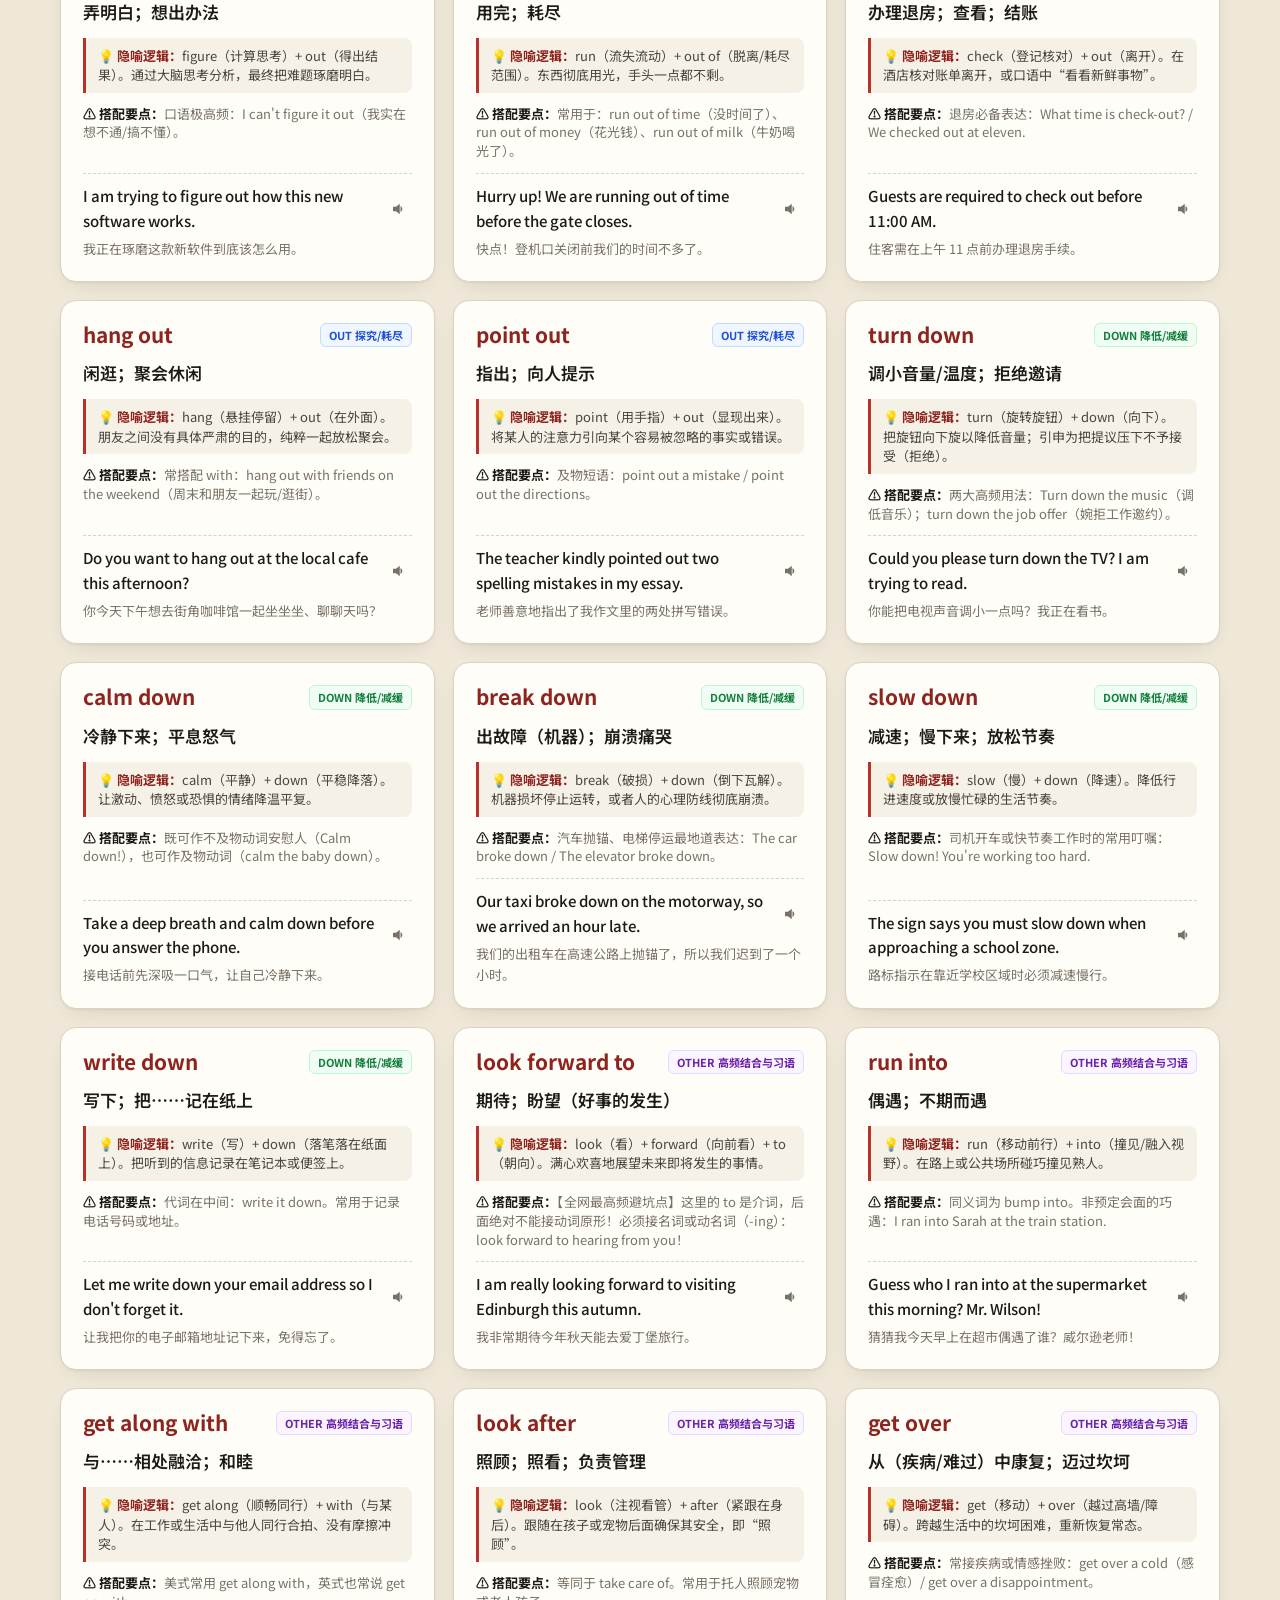
==== commit a003f094: "Align full-width 2-tier header layout with brand on top-left, theme toggle on top-right, and centere" ====
--- a/index.html
+++ b/index.html
@@ -29,10 +29,21 @@
   <a class="skip" href="#main">Skip to content · 跳到正文</a>
 
   <header class="site-header">
-    <a class="brand" href="#top" aria-label="CNn1English home">
-      <span class="seal" aria-hidden="true">英</span>
-      <span class="brand-name">CNn1English</span>
-    </a>
+    <div class="header-top">
+      <a class="brand" href="#top" aria-label="CNn1English home">
+        <span class="seal" aria-hidden="true">英</span>
+        <span class="brand-name">CNn1English</span>
+      </a>
+      <button type="button" class="theme-toggle" id="theme-toggle" aria-label="Toggle dark mode" title="Toggle dark/light mode">
+        <svg class="theme-icon-sun" viewBox="0 0 24 24" aria-hidden="true">
+          <circle cx="12" cy="12" r="5"></circle>
+          <path d="M12 1v2M12 21v2M4.22 4.22l1.42 1.42M18.36 18.36l1.42 1.42M1 12h2M21 12h2M4.22 19.78l1.42-1.42M18.36 5.64l1.42-1.42"></path>
+        </svg>
+        <svg class="theme-icon-moon" viewBox="0 0 24 24" aria-hidden="true">
+          <path d="M21 12.79A9 9 0 1 1 11.21 3 7 7 0 0 0 21 12.79z"></path>
+        </svg>
+      </button>
+    </div>
     <nav class="nav" aria-label="Main">
       <a href="#sounds">发音 <span>Sounds</span></a>
       <a href="#vocab">词汇 <span>Words</span></a>
@@ -45,15 +56,6 @@
       <a href="#mistakes">纠错 <span>Fixes</span></a>
       <a href="#practice">练习 <span>Practice</span></a>
     </nav>
-    <button type="button" class="theme-toggle" id="theme-toggle" aria-label="Toggle dark mode" title="Toggle dark/light mode">
-      <svg class="theme-icon-sun" viewBox="0 0 24 24" aria-hidden="true">
-        <circle cx="12" cy="12" r="5"></circle>
-        <path d="M12 1v2M12 21v2M4.22 4.22l1.42 1.42M18.36 18.36l1.42 1.42M1 12h2M21 12h2M4.22 19.78l1.42-1.42M18.36 5.64l1.42-1.42"></path>
-      </svg>
-      <svg class="theme-icon-moon" viewBox="0 0 24 24" aria-hidden="true">
-        <path d="M21 12.79A9 9 0 1 1 11.21 3 7 7 0 0 0 21 12.79z"></path>
-      </svg>
-    </button>
   </header>
 
   <main id="main">
--- a/assets/style.css
+++ b/assets/style.css
@@ -162,7 +162,7 @@
 .theme-toggle-text { display: none; }
 
 *, *::before, *::after { box-sizing: border-box; }
-html { scroll-behavior: smooth; scroll-padding-top: 80px; -webkit-text-size-adjust: 100%; }
+html { scroll-behavior: smooth; scroll-padding-top: 115px; -webkit-text-size-adjust: 100%; }
 body {
   margin: 0;
   background: var(--paper);
@@ -185,18 +185,25 @@
 .skip { position: absolute; left: -999px; top: 8px; background: var(--ink); color: var(--paper); padding: 8px 14px; border-radius: 8px; z-index: 100; }
 .skip:focus { left: 12px; }
 
-/* Header - Full width spanning entire length like N1Mandarin */
+/* Header - Edge-to-edge full width matching media mockup */
 .site-header {
   position: sticky; top: 0; z-index: 50;
   width: 100%;
   display: flex;
-  align-items: center;
-  justify-content: space-between;
-  gap: clamp(12px, 1.8vw, 28px);
-  padding: 10px clamp(16px, 3vw, 44px);
+  flex-direction: column;
+  gap: 10px;
+  padding: 12px clamp(16px, 3.5vw, 44px) 14px;
   background: color-mix(in srgb, var(--paper) 92%, transparent);
   backdrop-filter: blur(12px);
   border-bottom: 1px solid var(--line);
+  box-sizing: border-box;
+}
+
+.header-top {
+  display: flex;
+  align-items: center;
+  justify-content: space-between;
+  width: 100%;
 }
 .brand {
   display: inline-flex;
@@ -222,39 +229,46 @@
 .nav {
   display: flex;
   align-items: center;
-  gap: clamp(8px, 1.2vw, 18px);
-  margin-left: auto;
-  margin-right: 8px;
+  justify-content: center;
+  gap: 8px;
+  flex-wrap: wrap;
+  width: 100%;
 }
 .nav a {
   text-decoration: none;
-  font-size: var(--text-sm);
+  font-size: var(--text-xs);
   font-weight: 500;
+  padding: 6px 14px;
+  border-radius: 999px;
   white-space: nowrap;
-  color: var(--muted);
-  padding: 6px 4px;
-  border-bottom: 2px solid transparent;
-  transition: color .2s, border-color .2s;
+  color: var(--ink-2);
+  transition: background .2s, color .2s, border-color .2s;
+  background: var(--paper-2);
+  border: 1px solid var(--line);
+  display: inline-flex;
+  align-items: center;
+  justify-content: center;
 }
 .nav a span {
-  font-size: var(--text-xs);
-  color: var(--muted);
-  margin-left: 2px;
-  opacity: .85;
+  color: var(--muted);
+  font-weight: 400;
+  margin-left: 3px;
+  font-size: 11px;
 }
 .nav a:hover {
-  color: var(--ink);
-  border-bottom-color: var(--red);
-}
-.nav a:hover span {
-  color: var(--ink-2);
+  background: var(--card);
+  color: var(--ink);
+  border-color: var(--ink);
 }
 [data-theme="dark"] .nav a {
-  color: var(--muted);
+  background: rgba(255, 255, 255, 0.06);
+  border-color: rgba(255, 255, 255, 0.1);
+  color: var(--ink-2);
 }
 [data-theme="dark"] .nav a:hover {
-  color: var(--ink);
-  border-bottom-color: var(--red);
+  background: rgba(255, 255, 255, 0.12);
+  border-color: rgba(255, 255, 255, 0.25);
+  color: var(--ink);
 }
 
 /* Hero */
@@ -1509,14 +1523,10 @@
 }
 @media (max-width: 768px) {
   .site-header {
-    flex-wrap: wrap;
-    padding: 10px 16px;
+    padding: 10px 16px 12px;
     gap: 8px;
   }
-  .brand { order: 1; }
-  .theme-toggle { order: 2; }
   .nav {
-    order: 3;
     display: grid;
     grid-template-columns: repeat(5, 1fr);
     gap: 4px;
@@ -1530,20 +1540,8 @@
     border-radius: 8px;
     justify-content: center;
     white-space: nowrap;
-    border-bottom: none;
-    background: var(--paper-2);
-  }
-  .nav a:hover {
-    border-bottom: none;
-    background: var(--card);
   }
   .nav a span { display: none; }
-  [data-theme="dark"] .nav a {
-    background: var(--paper-2);
-  }
-  [data-theme="dark"] .nav a:hover {
-    background: var(--card);
-  }
   html { scroll-padding-top: 115px; }
   .sound-grid, .cards, .vocab-grid { grid-template-columns: 1fr; }
   .vocab-tools { grid-template-columns: 1fr; }
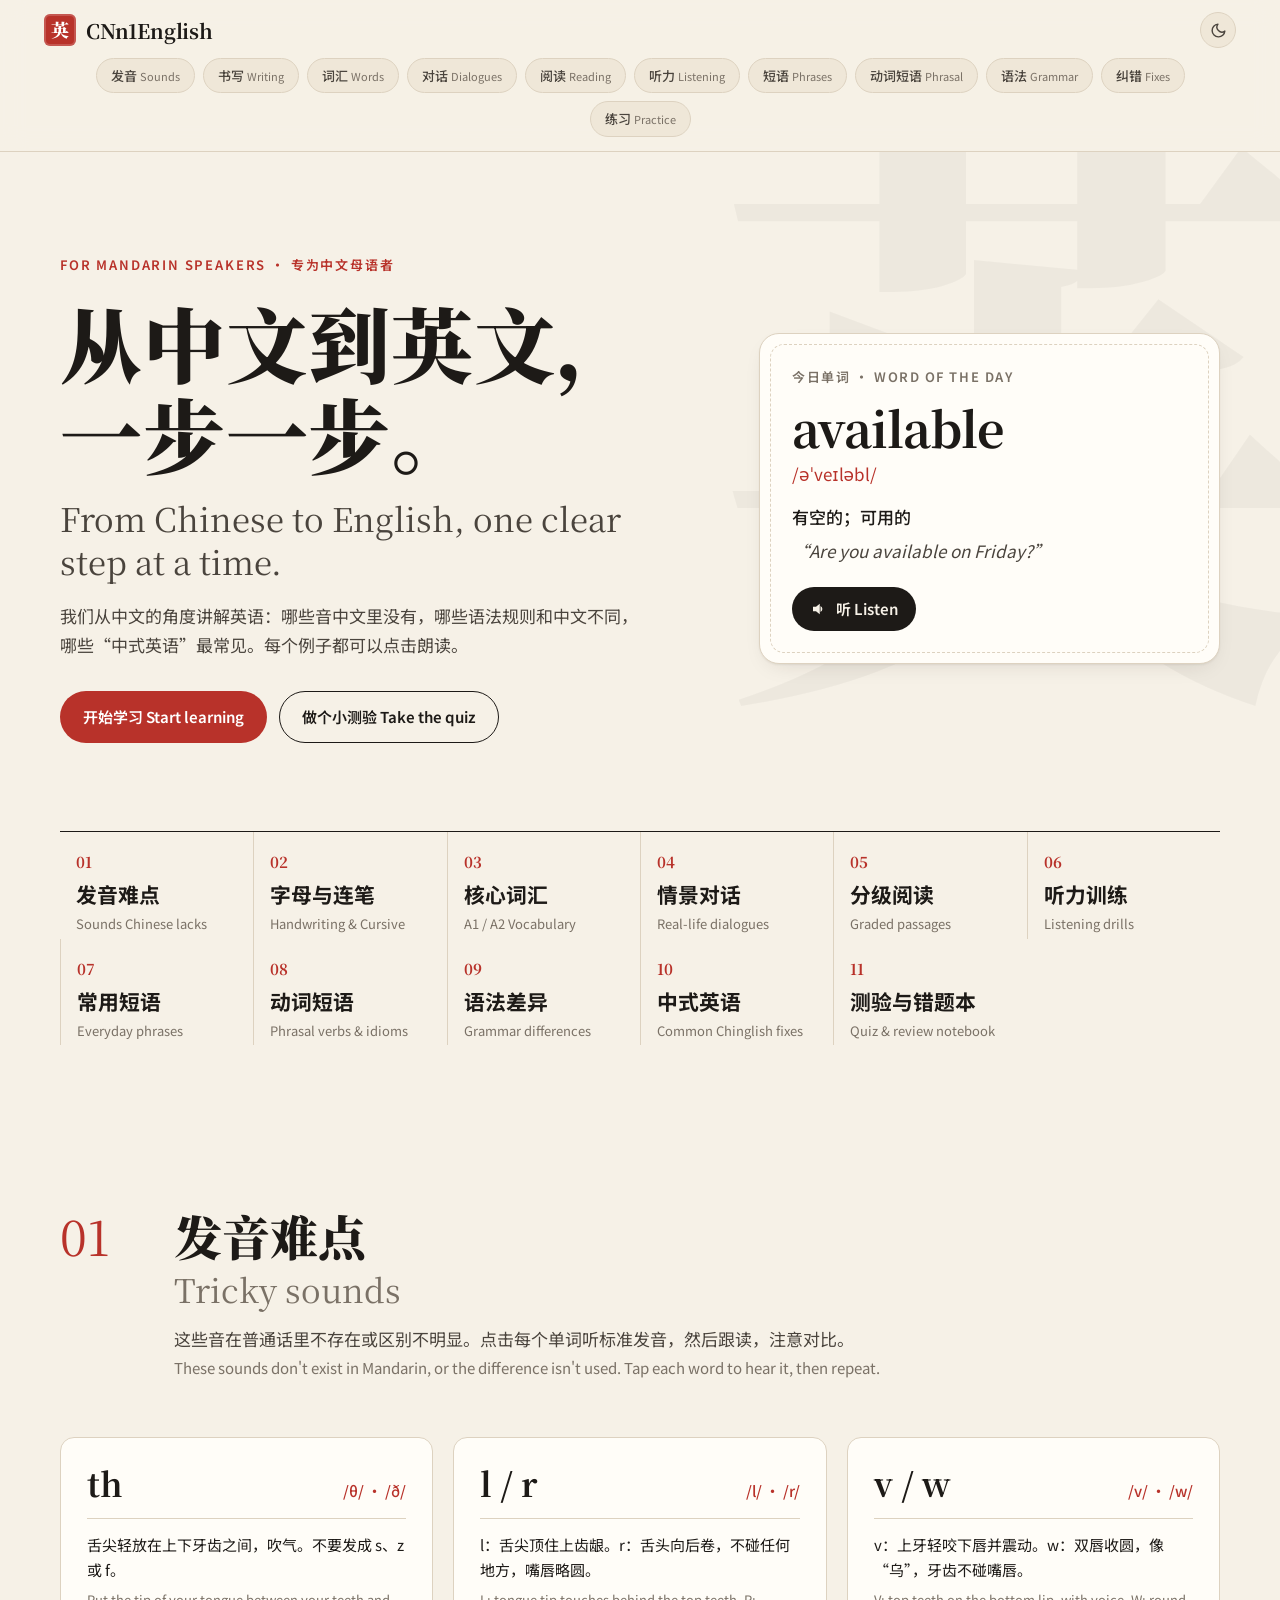
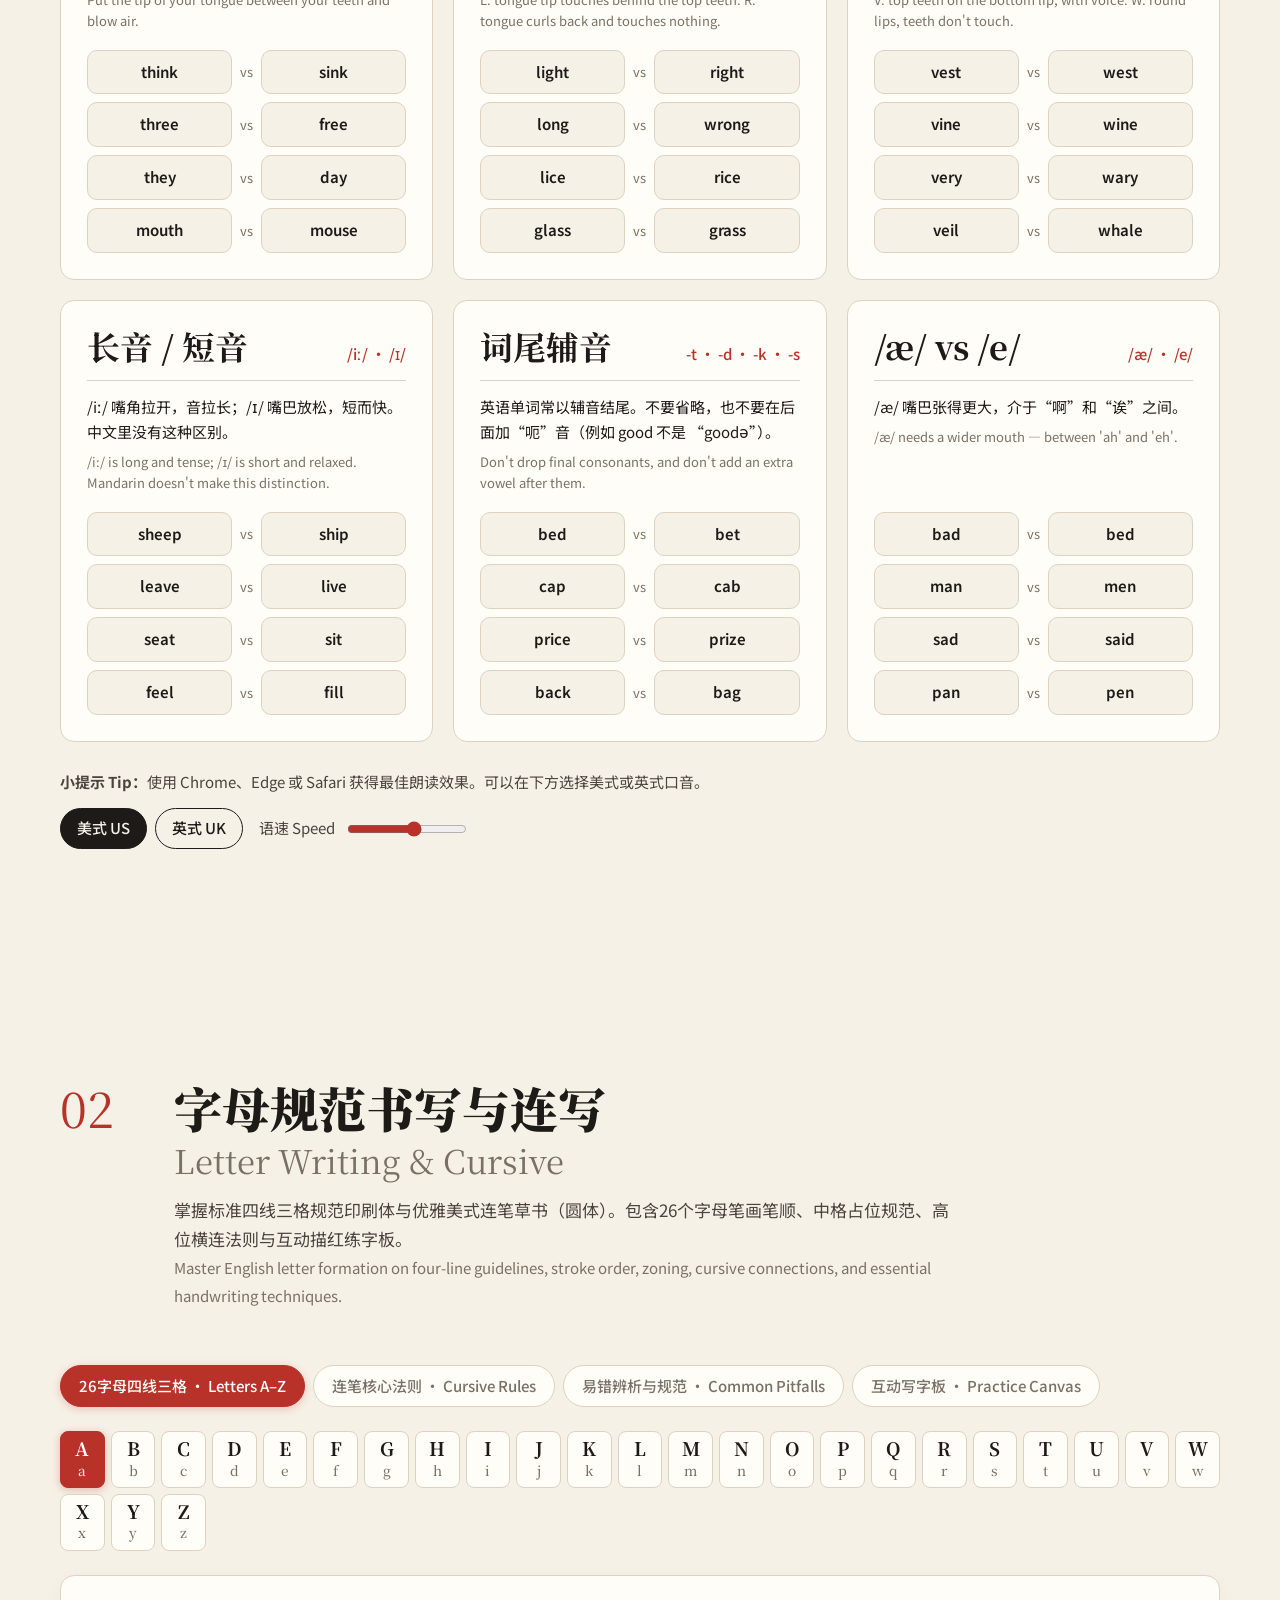
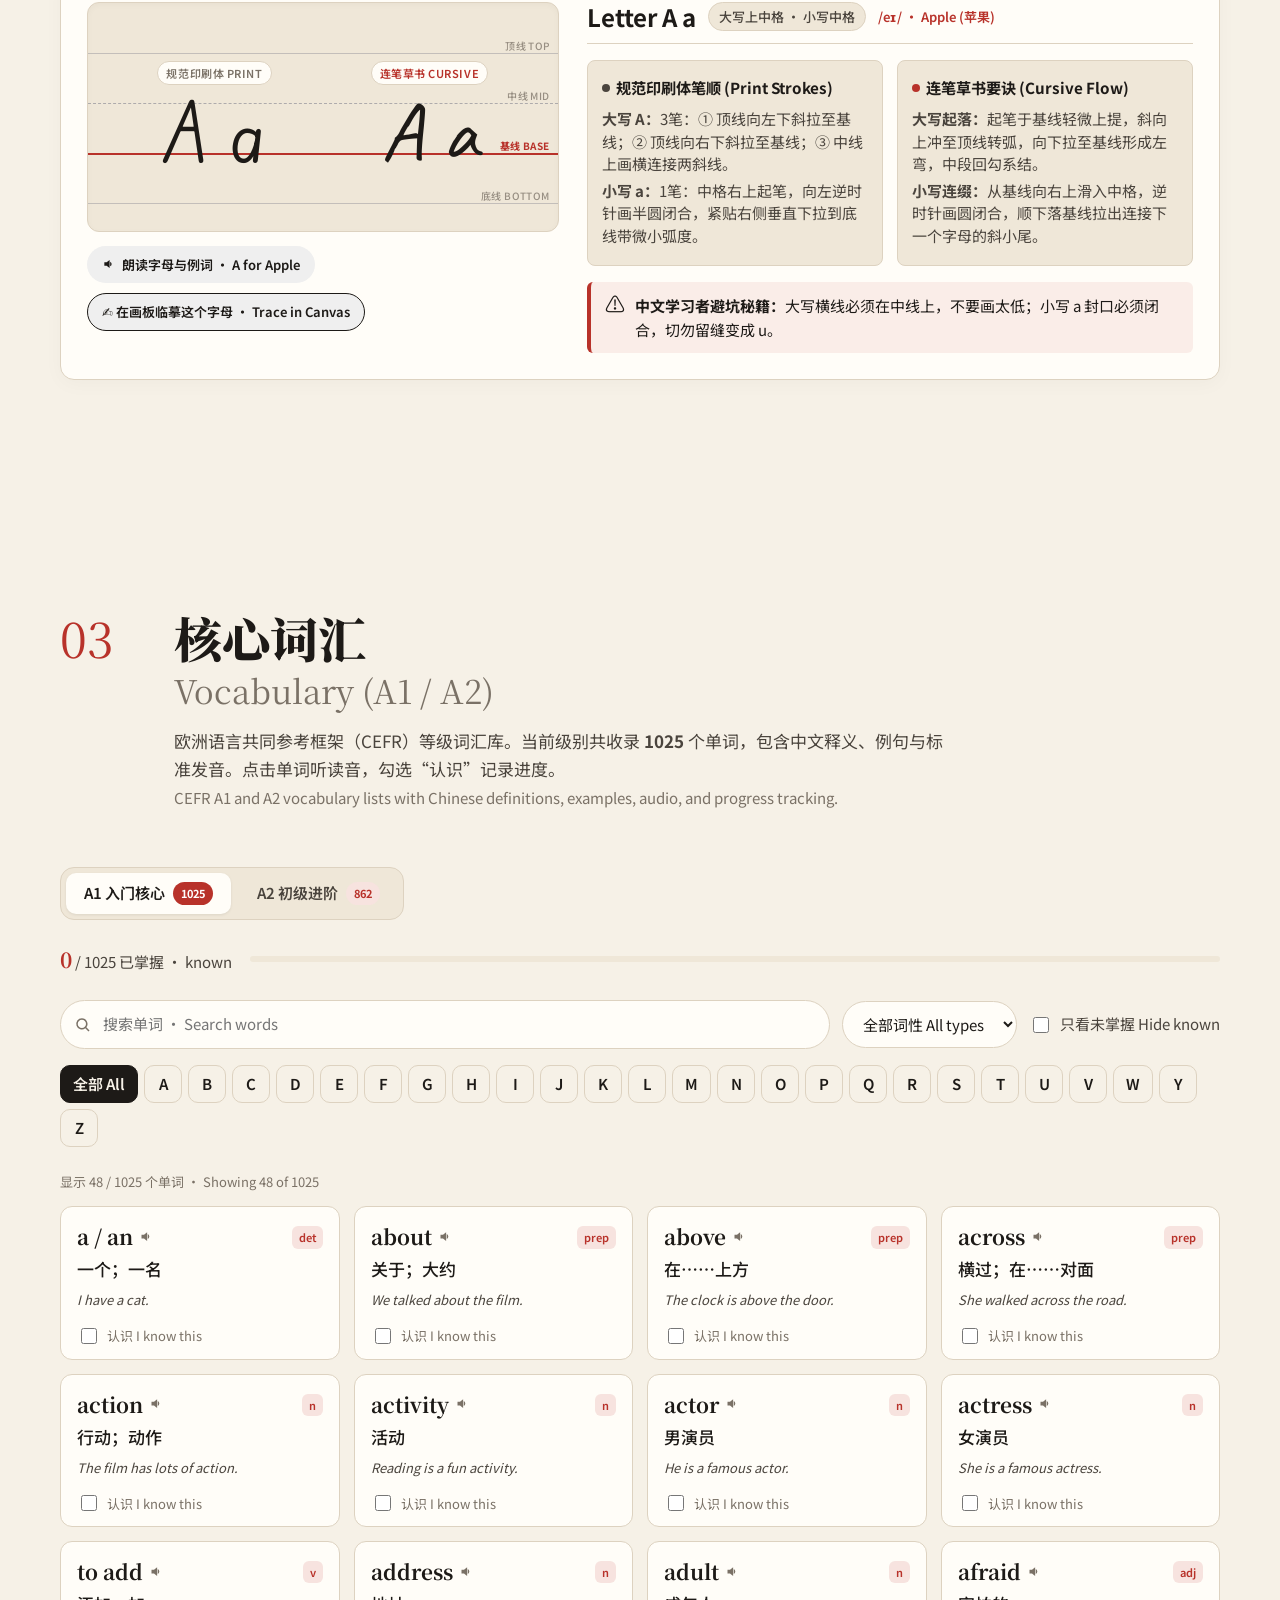
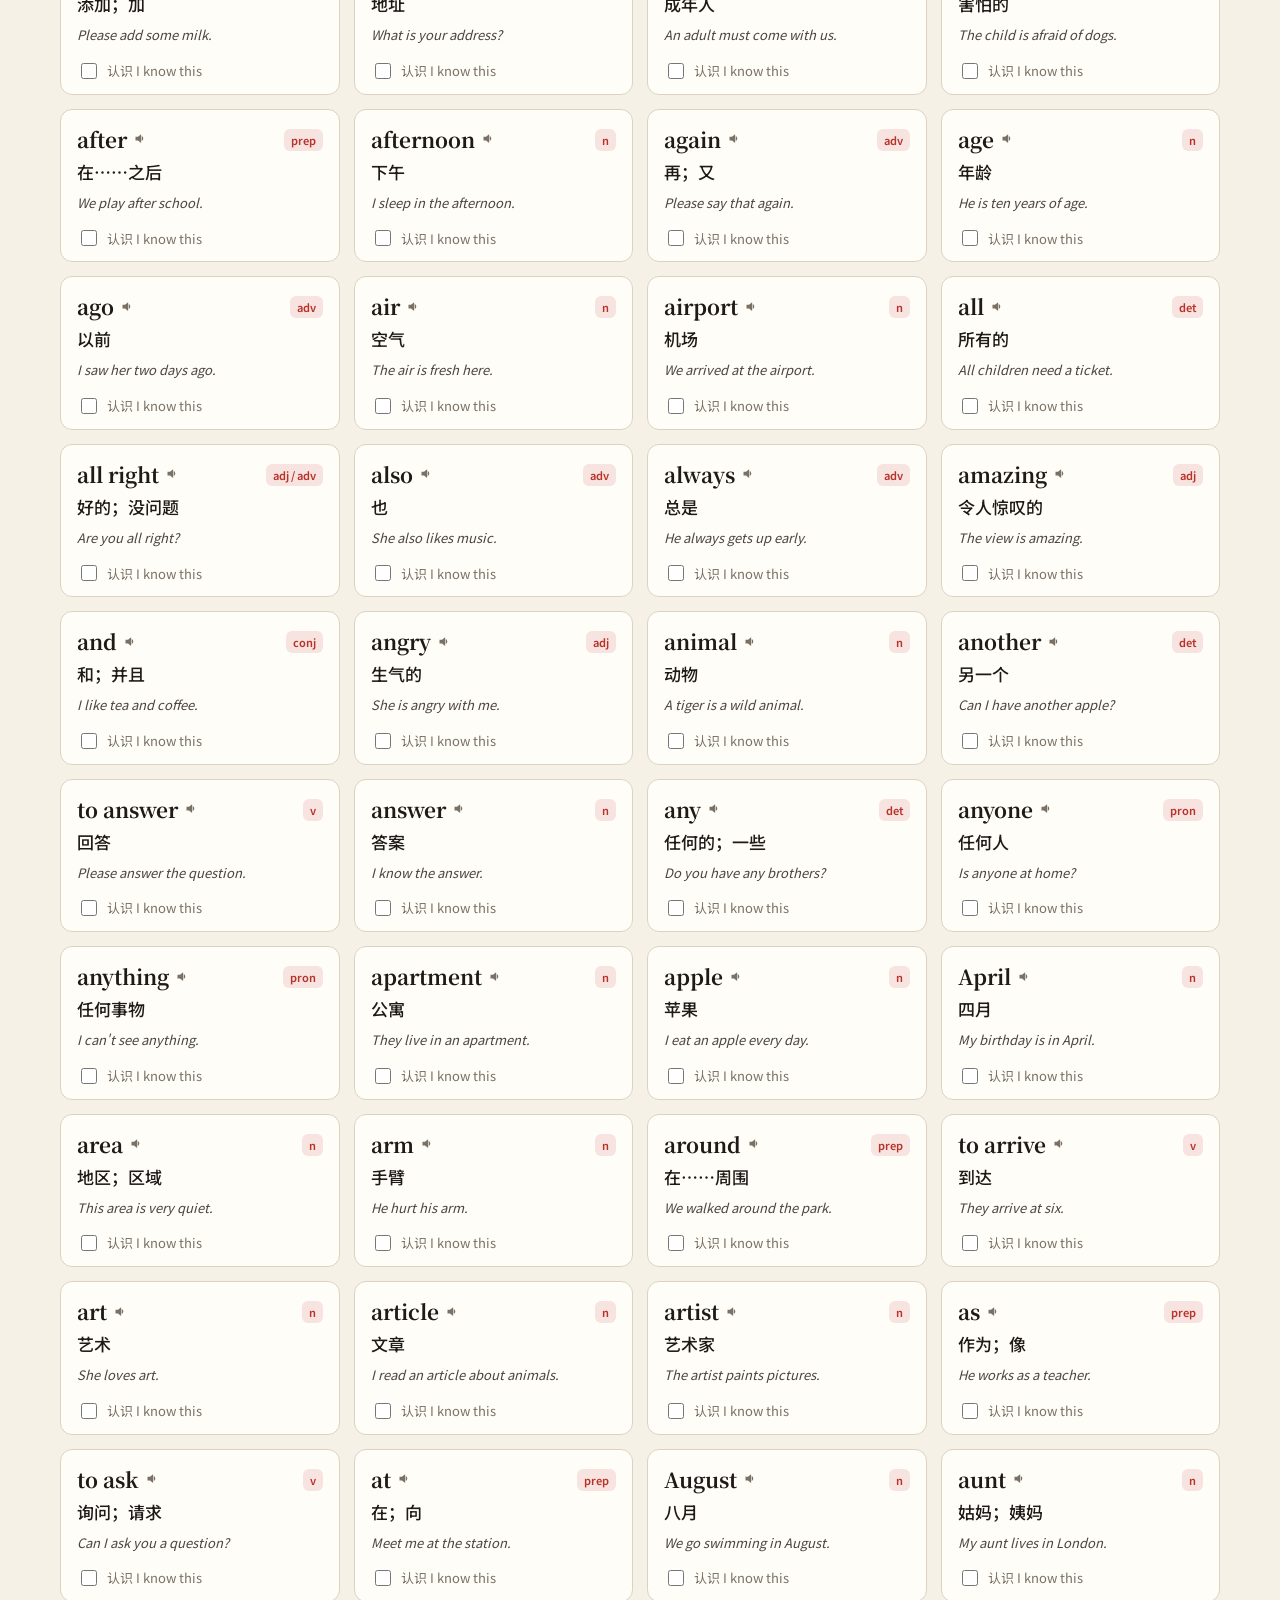
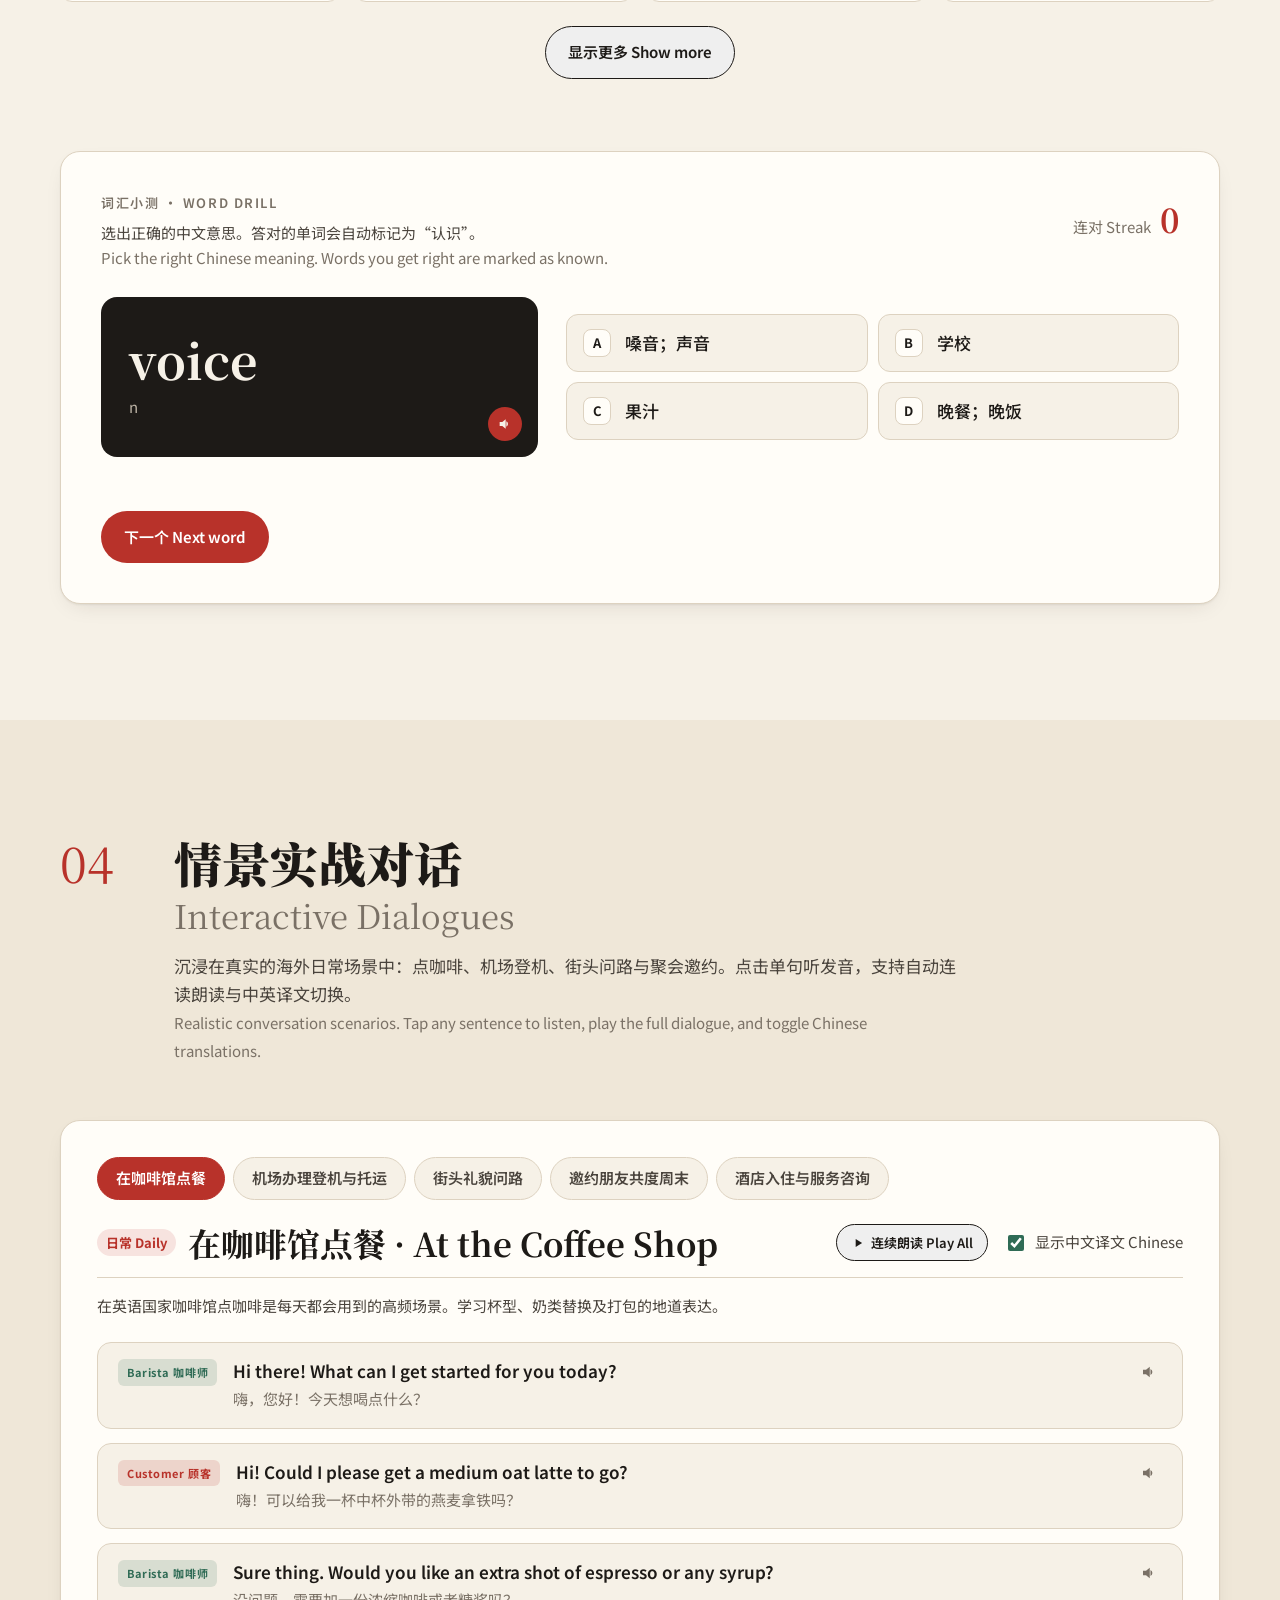
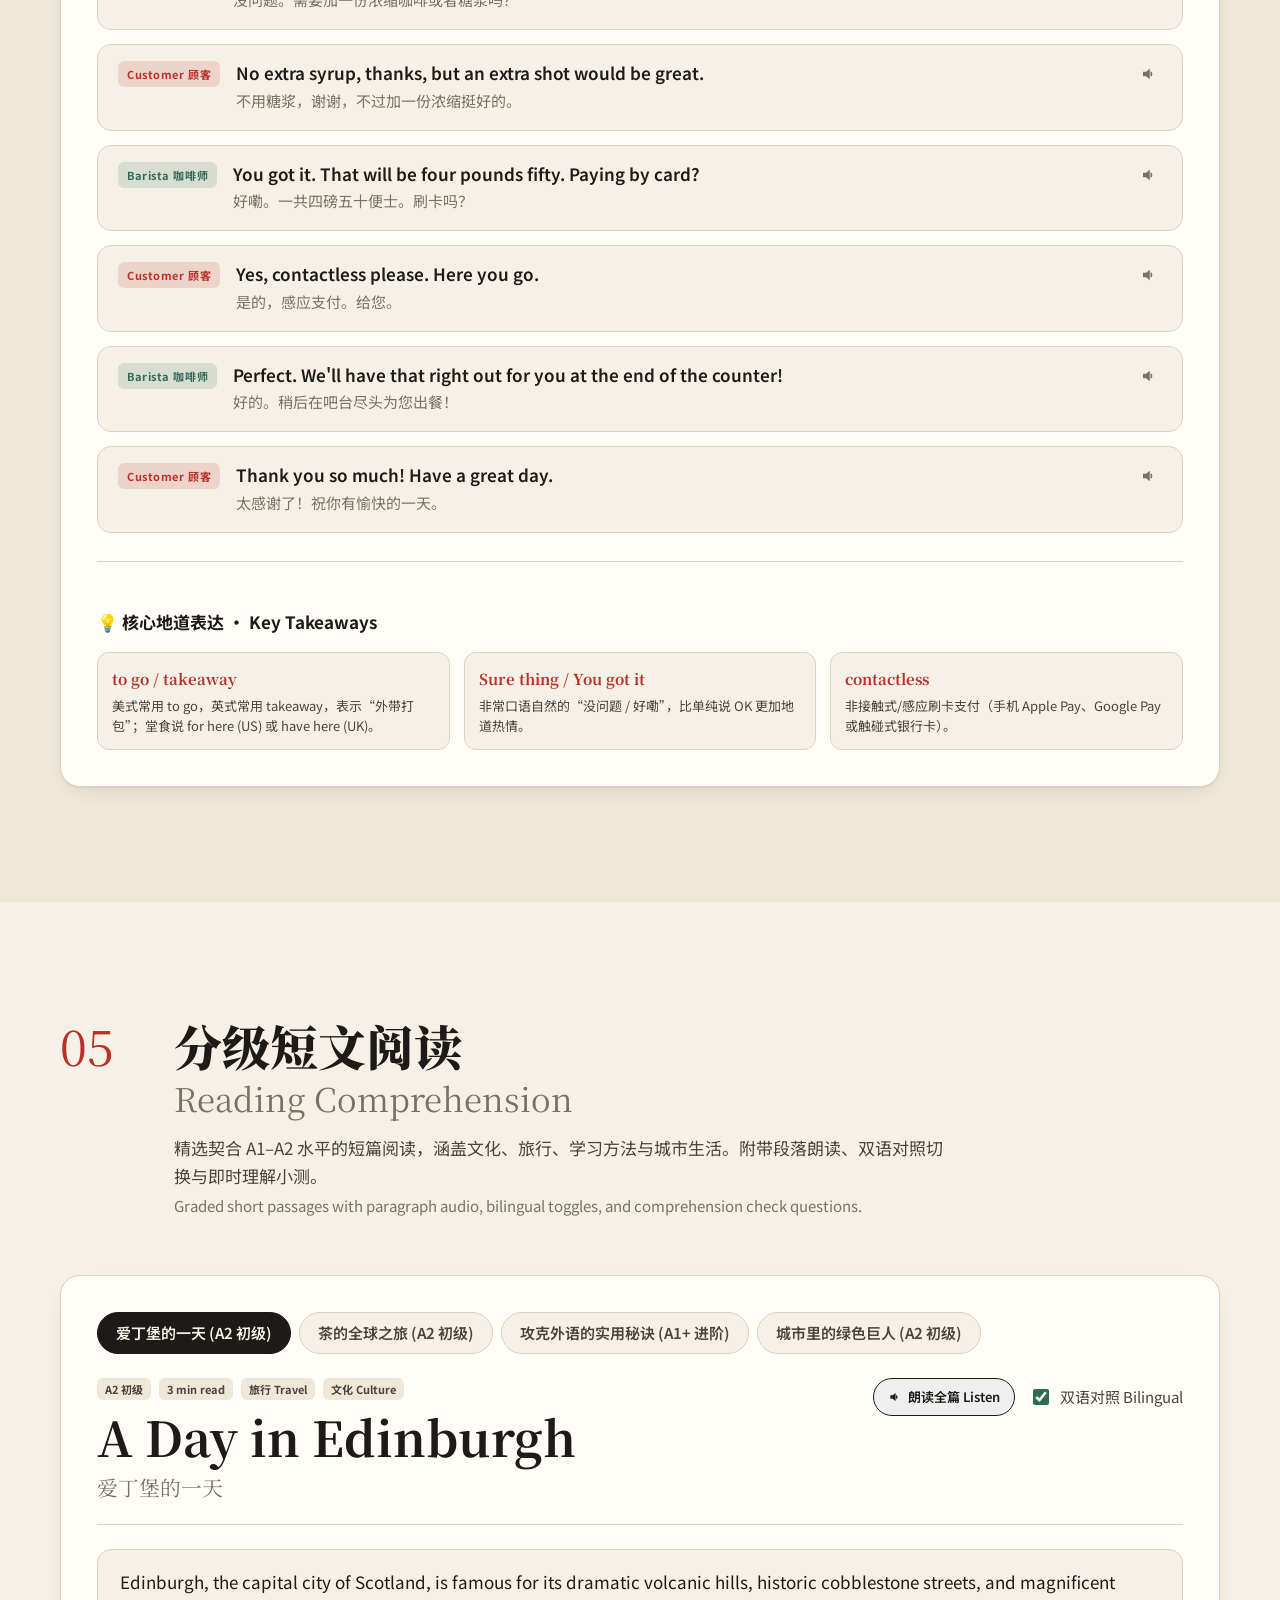
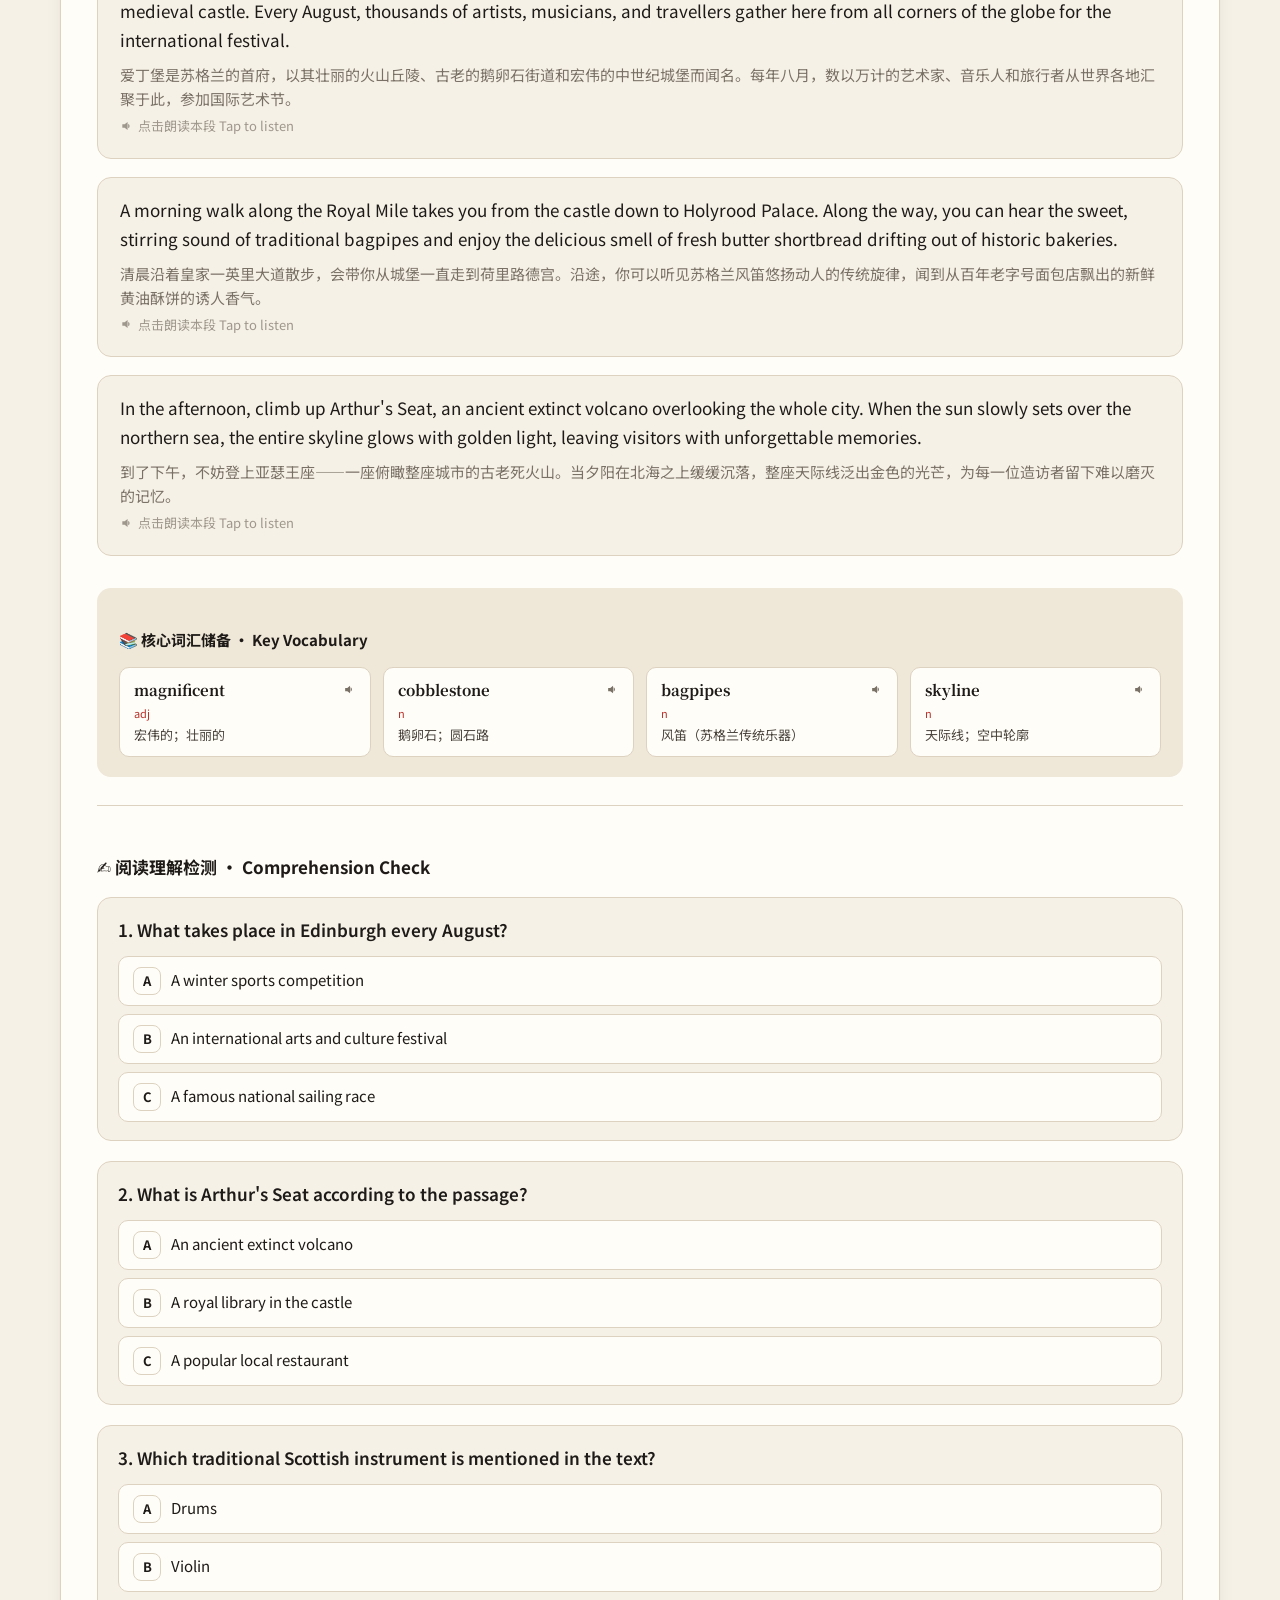
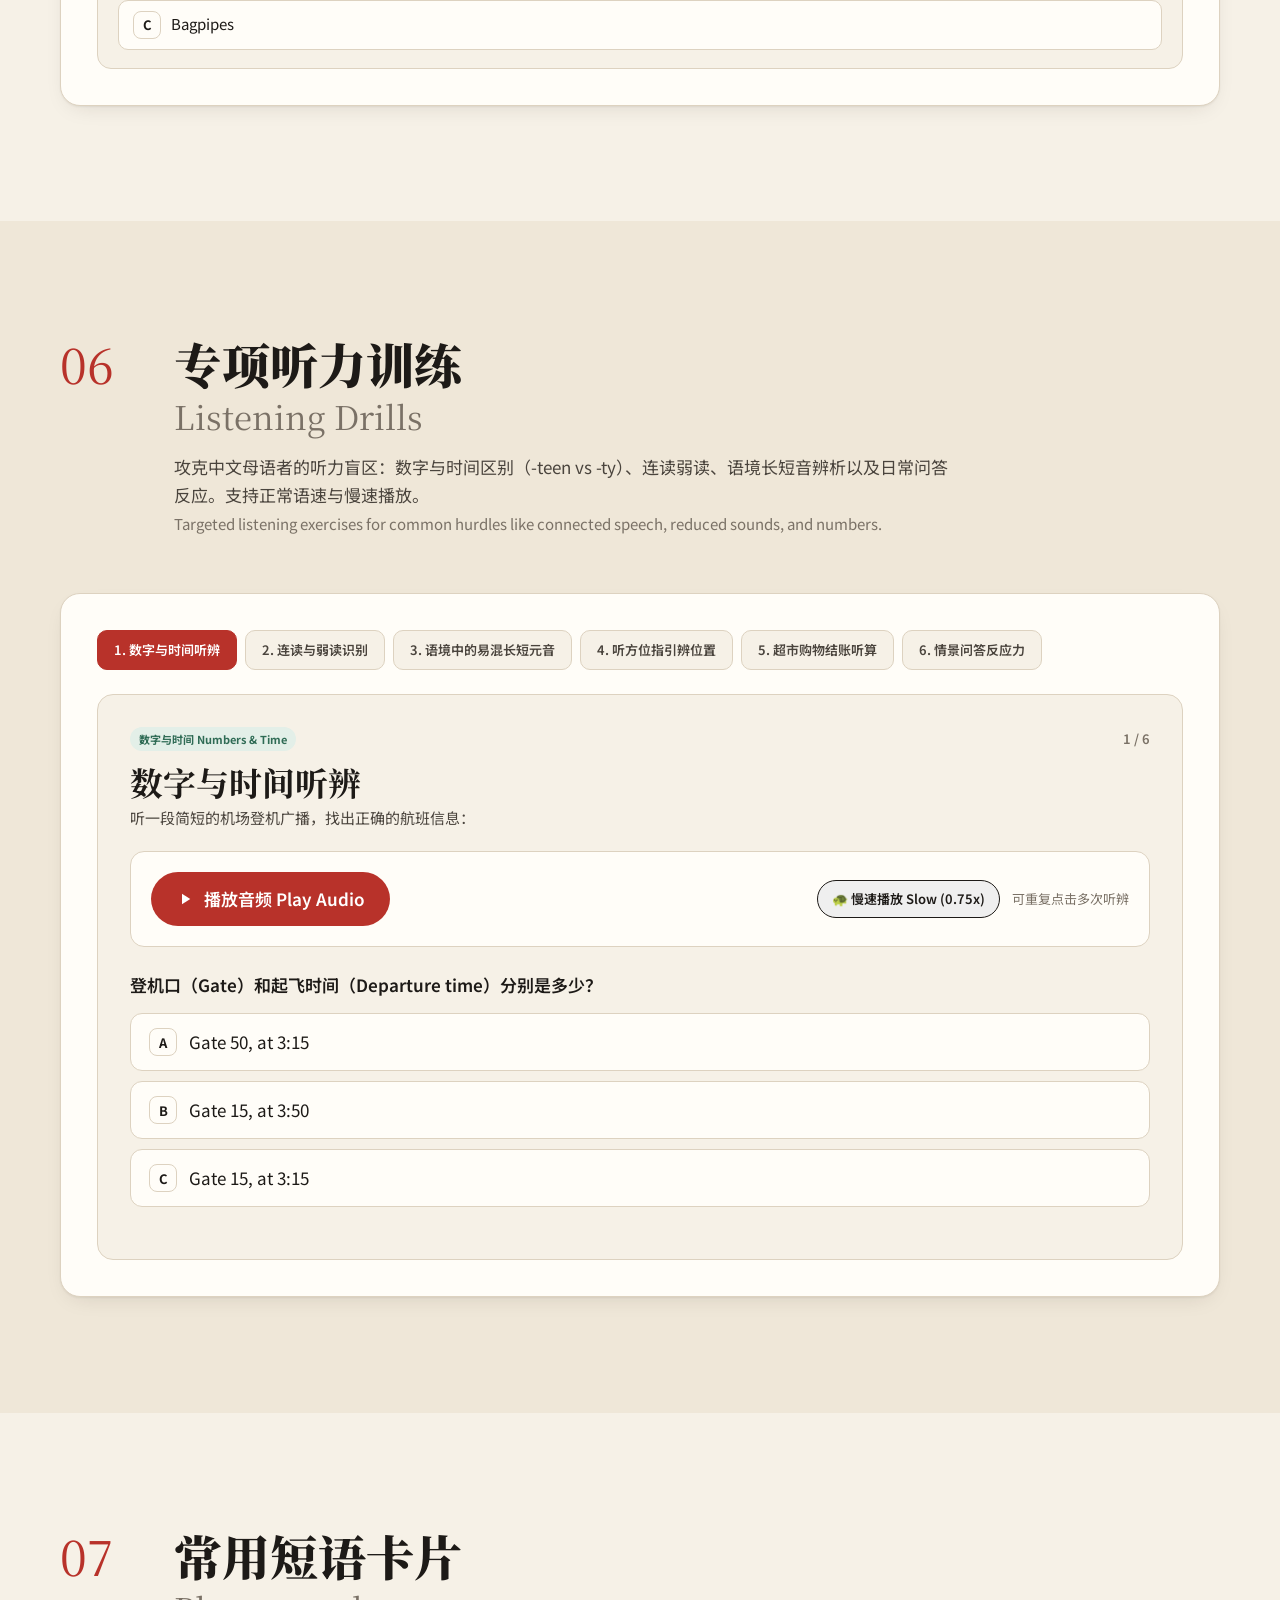
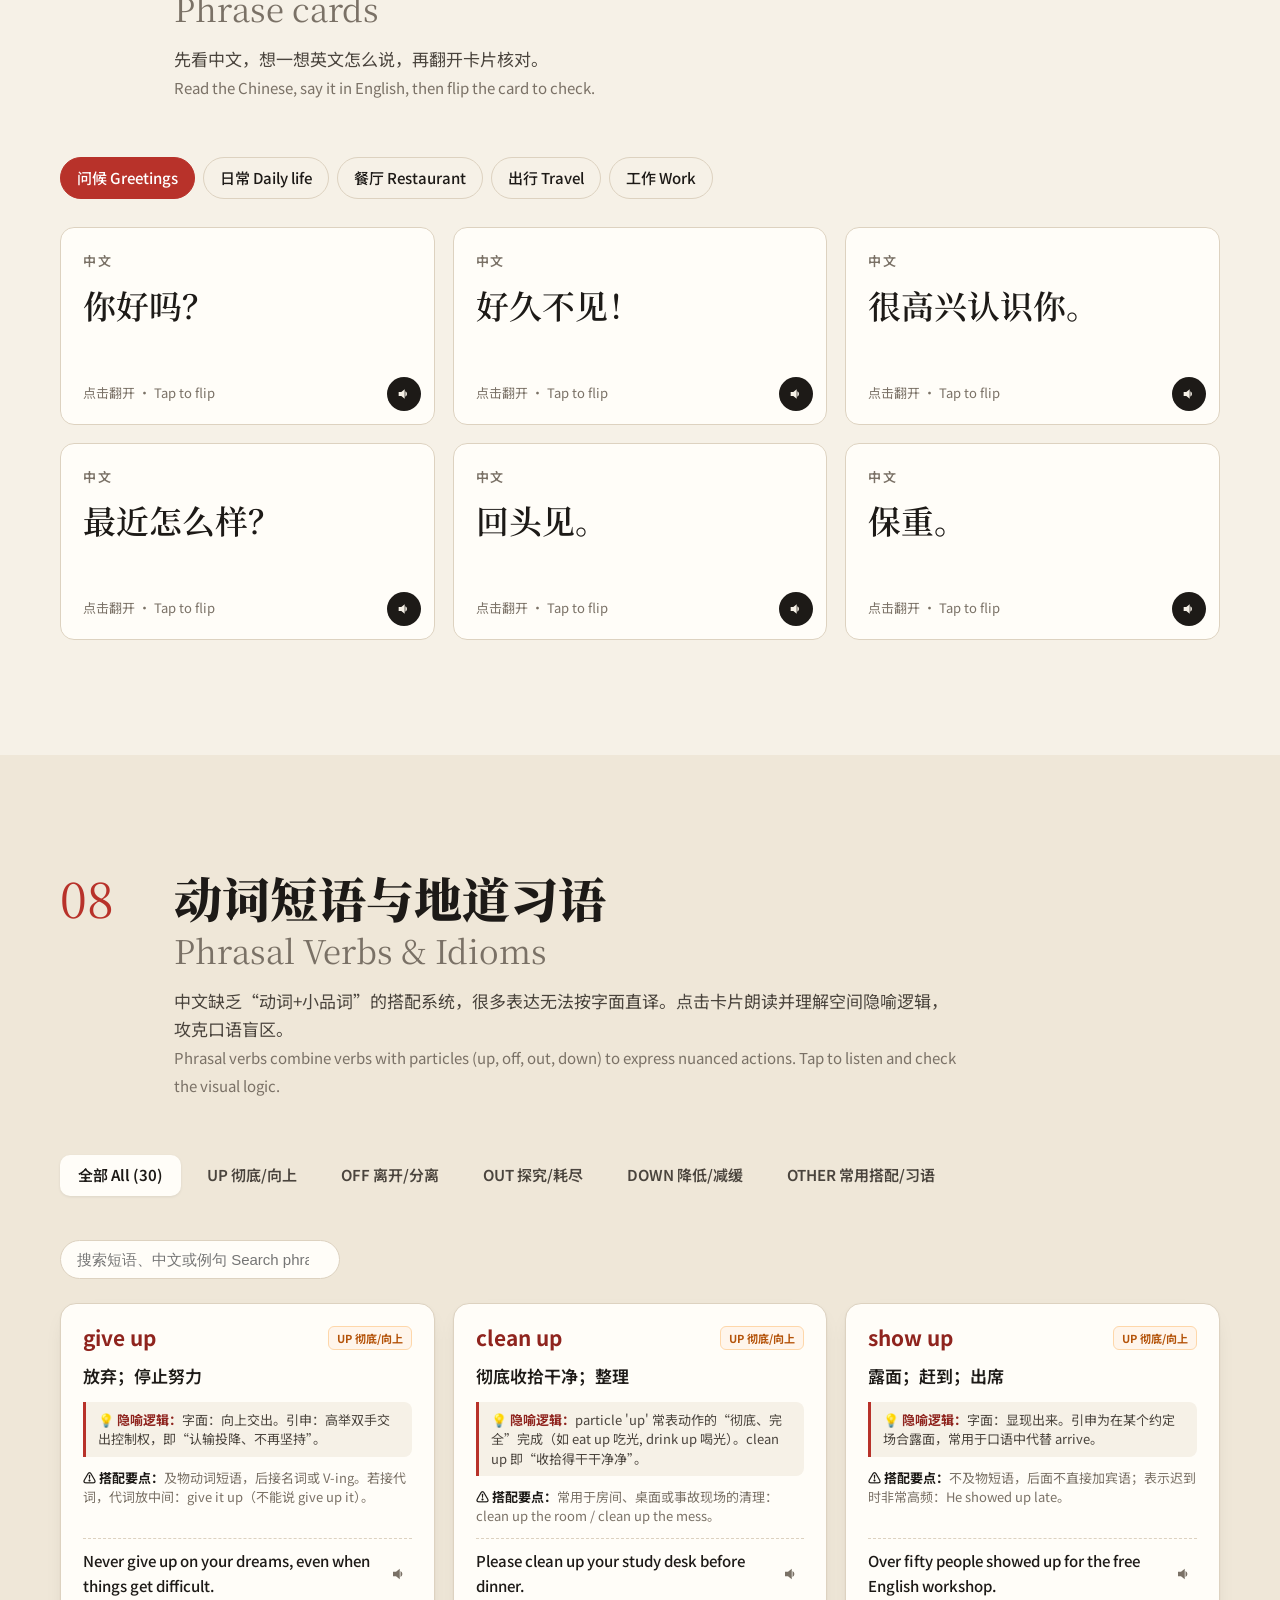
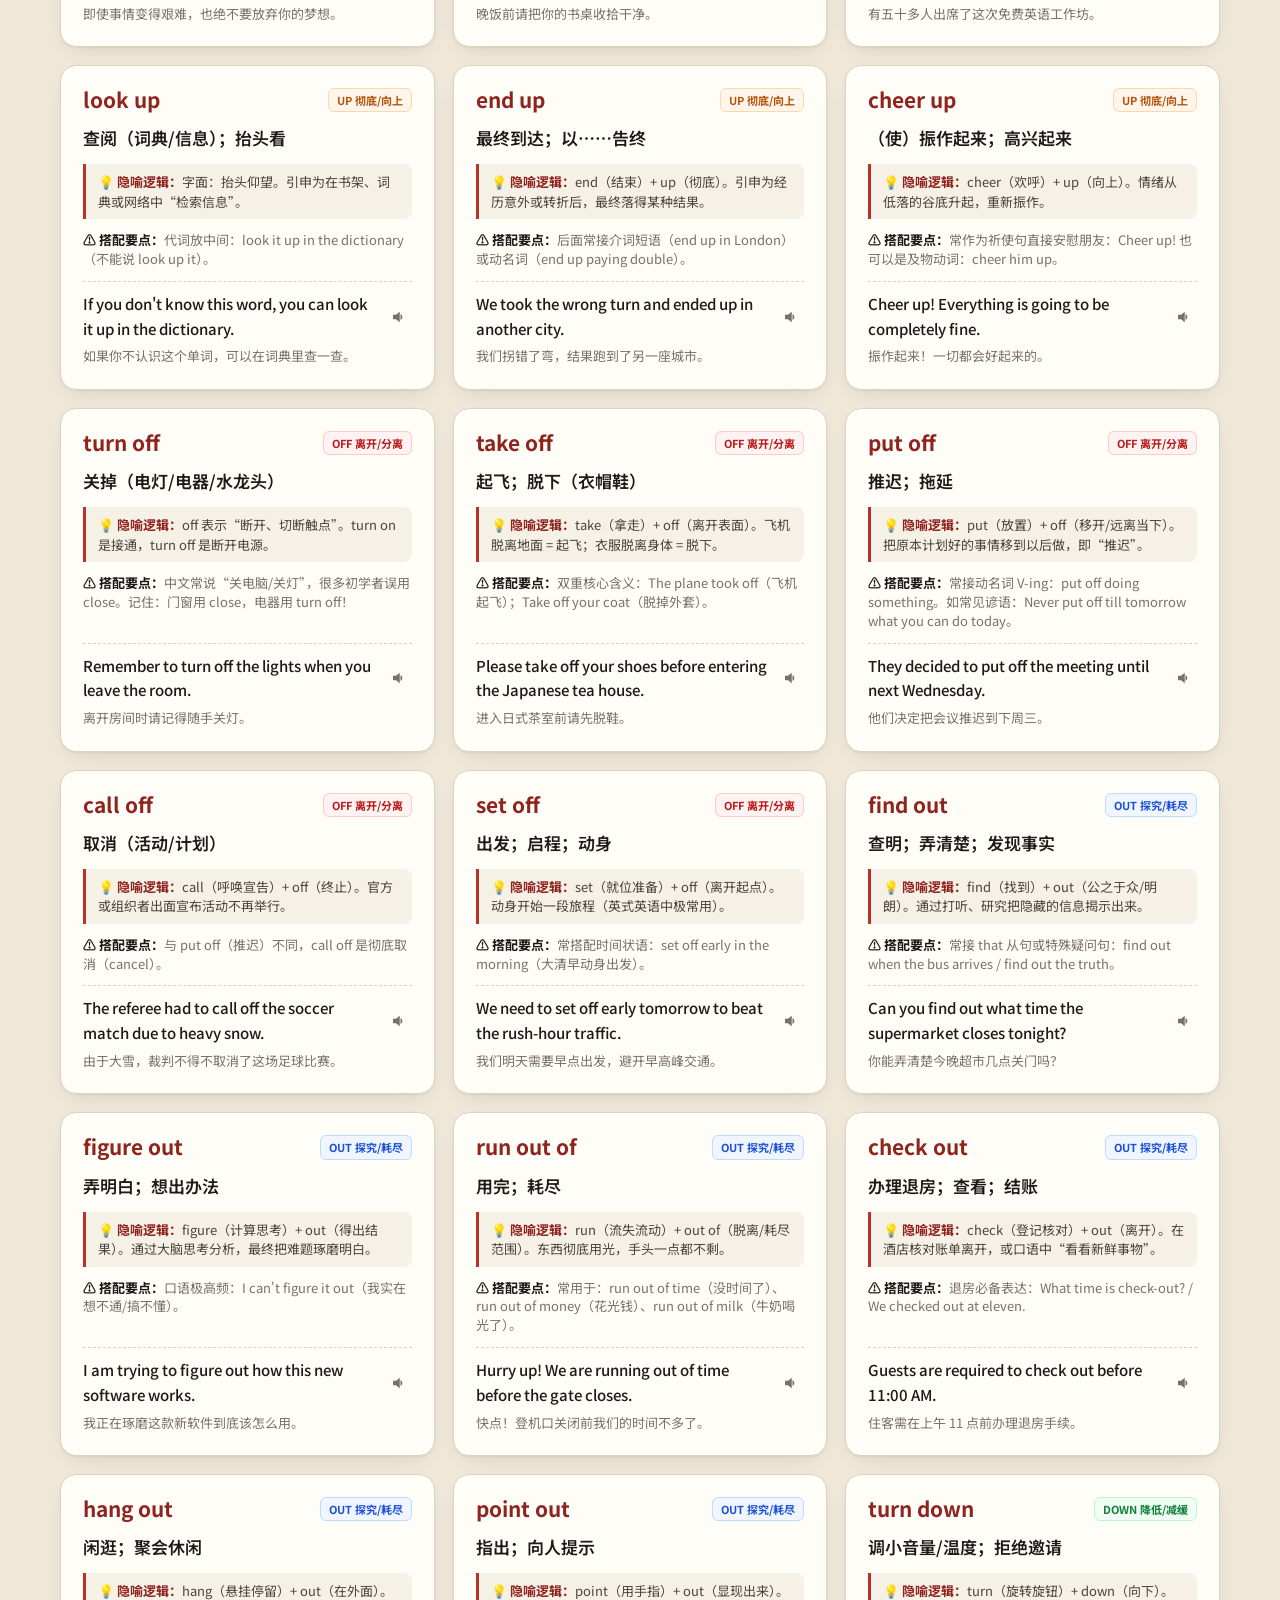
==== commit 1d691b42: "Add interactive Letter Writing and Cursive section with 4-line grid, stroke rules, and practice canv" ====
--- a/index.html
+++ b/index.html
@@ -9,7 +9,7 @@
   <link rel="preconnect" href="https://fonts.googleapis.com">
   <link rel="preconnect" href="https://fonts.gstatic.com" crossorigin>
   <link href="https://api.fontshare.com/v2/css?f[]=zodiak@400,700&f[]=general-sans@400,500,600&display=swap" rel="stylesheet">
-  <link href="https://fonts.googleapis.com/css2?family=Noto+Sans+SC:wght@400;500;700&family=Noto+Serif+SC:wght@600;900&display=swap" rel="stylesheet">
+  <link href="https://fonts.googleapis.com/css2?family=Caveat:wght@600;700&family=Dancing+Script:wght@600;700&family=Edu+SA+Beginner:wght@500;700&family=Noto+Sans+SC:wght@400;500;700&family=Noto+Serif+SC:wght@600;900&display=swap" rel="stylesheet">
   <link rel="stylesheet" href="assets/style.css">
   <script>
     (function() {
@@ -46,6 +46,7 @@
     </div>
     <nav class="nav" aria-label="Main">
       <a href="#sounds">发音 <span>Sounds</span></a>
+      <a href="#writing">书写 <span>Writing</span></a>
       <a href="#vocab">词汇 <span>Words</span></a>
       <a href="#dialogues">对话 <span>Dialogues</span></a>
       <a href="#reading">阅读 <span>Reading</span></a>
@@ -90,15 +91,16 @@
       <div class="wrap path">
         <ol class="path-list">
           <li><a href="#sounds"><b>01</b><span>发音难点</span><small>Sounds Chinese lacks</small></a></li>
-          <li><a href="#vocab"><b>02</b><span>核心词汇</span><small>A1 / A2 Vocabulary</small></a></li>
-          <li><a href="#dialogues"><b>03</b><span>情景对话</span><small>Real-life dialogues</small></a></li>
-          <li><a href="#reading"><b>04</b><span>分级阅读</span><small>Graded passages</small></a></li>
-          <li><a href="#listening"><b>05</b><span>听力训练</span><small>Listening drills</small></a></li>
-          <li><a href="#phrases"><b>06</b><span>常用短语</span><small>Everyday phrases</small></a></li>
-          <li><a href="#phrasal-verbs"><b>07</b><span>动词短语</span><small>Phrasal verbs & idioms</small></a></li>
-          <li><a href="#grammar"><b>08</b><span>语法差异</span><small>Grammar differences</small></a></li>
-          <li><a href="#mistakes"><b>09</b><span>中式英语</span><small>Common Chinglish fixes</small></a></li>
-          <li><a href="#practice"><b>10</b><span>测验与错题本</span><small>Quiz & review notebook</small></a></li>
+          <li><a href="#writing"><b>02</b><span>字母与连笔</span><small>Handwriting & Cursive</small></a></li>
+          <li><a href="#vocab"><b>03</b><span>核心词汇</span><small>A1 / A2 Vocabulary</small></a></li>
+          <li><a href="#dialogues"><b>04</b><span>情景对话</span><small>Real-life dialogues</small></a></li>
+          <li><a href="#reading"><b>05</b><span>分级阅读</span><small>Graded passages</small></a></li>
+          <li><a href="#listening"><b>06</b><span>听力训练</span><small>Listening drills</small></a></li>
+          <li><a href="#phrases"><b>07</b><span>常用短语</span><small>Everyday phrases</small></a></li>
+          <li><a href="#phrasal-verbs"><b>08</b><span>动词短语</span><small>Phrasal verbs & idioms</small></a></li>
+          <li><a href="#grammar"><b>09</b><span>语法差异</span><small>Grammar differences</small></a></li>
+          <li><a href="#mistakes"><b>10</b><span>中式英语</span><small>Common Chinglish fixes</small></a></li>
+          <li><a href="#practice"><b>11</b><span>测验与错题本</span><small>Quiz & review notebook</small></a></li>
         </ol>
       </div>
     </section>
@@ -125,11 +127,127 @@
       </div>
     </section>
 
+    <!-- WRITING & CURSIVE -->
+    <section class="section section-writing" id="writing">
+      <div class="wrap">
+        <header class="section-head">
+          <p class="section-num">02</p>
+          <div>
+            <h2>字母规范书写与连写 <span class="h-en">Letter Writing &amp; Cursive</span></h2>
+            <p class="section-intro">掌握标准四线三格规范印刷体与优雅美式连笔草书（圆体）。包含26个字母笔画笔顺、中格占位规范、高位横连法则与互动描红练字板。<br><span class="en-note">Master English letter formation on four-line guidelines, stroke order, zoning, cursive connections, and essential handwriting techniques.</span></p>
+          </div>
+        </header>
+
+        <!-- Sub-navigation tabs -->
+        <div class="writing-tabs" role="tablist" aria-label="Writing sections">
+          <button type="button" class="tab-btn active" role="tab" aria-selected="true" data-tab="letters">
+            26字母四线三格 · Letters A–Z
+          </button>
+          <button type="button" class="tab-btn" role="tab" aria-selected="false" data-tab="cursive">
+            连笔核心法则 · Cursive Rules
+          </button>
+          <button type="button" class="tab-btn" role="tab" aria-selected="false" data-tab="pitfalls">
+            易错辨析与规范 · Common Pitfalls
+          </button>
+          <button type="button" class="tab-btn" role="tab" aria-selected="false" data-tab="canvas">
+            互动写字板 · Practice Canvas
+          </button>
+        </div>
+
+        <!-- TAB 1: 26 Letters & 4-Line Grid Explorer -->
+        <div class="writing-tab-panel active" id="panel-letters">
+          <div class="letter-picker" id="letter-picker" aria-label="Select letter"></div>
+          <div class="letter-card" id="letter-card"></div>
+        </div>
+
+        <!-- TAB 2: Cursive Joining Rules & Word Gallery -->
+        <div class="writing-tab-panel" id="panel-cursive" hidden>
+          <div class="cursive-rules-grid" id="cursive-rules-grid"></div>
+          <div class="cursive-showcase">
+            <div class="cursive-showcase-head">
+              <h3>高频连笔词汇与签名演示 <span class="h-en">Cursive Words &amp; Signatures</span></h3>
+              <p>点击小喇叭听纯正读音，或点击“在画板临摹”一键将单词载入下方练字板进行描红。</p>
+            </div>
+            <div class="cursive-words-grid" id="cursive-words-grid"></div>
+          </div>
+        </div>
+
+        <!-- TAB 3: Common Pitfalls & Guidelines -->
+        <div class="writing-tab-panel" id="panel-pitfalls" hidden>
+          <div class="pitfalls-grid" id="pitfalls-grid"></div>
+          <div class="fourline-anatomy">
+            <h3>四线三格标准占格图解 <span class="h-en">The 4-Line 3-Space System</span></h3>
+            <div class="anatomy-visual">
+              <div class="anatomy-zone zone-upper">
+                <span class="zone-tag">上格 Upper Zone</span>
+                <span class="zone-letters">b, d, f, h, k, l, t 及全部大写字母 A–Z</span>
+              </div>
+              <div class="anatomy-zone zone-middle">
+                <span class="zone-tag">中格 Middle Zone (核心基石)</span>
+                <span class="zone-letters">a, c, e, m, n, o, r, s, u, v, w, x, z (严格紧贴中线与基线)</span>
+              </div>
+              <div class="anatomy-zone zone-lower">
+                <span class="zone-tag">下格 Lower Zone (下垂字母)</span>
+                <span class="zone-letters">g, j, p, q, y (尾部深入下格)</span>
+              </div>
+            </div>
+          </div>
+        </div>
+
+        <!-- TAB 4: Interactive Practice Board (Canvas) -->
+        <div class="writing-tab-panel" id="panel-canvas" hidden>
+          <div class="canvas-workspace">
+            <div class="canvas-toolbar">
+              <div class="tool-group">
+                <span class="tool-label">描红底样:</span>
+                <select id="canvas-trace-select" class="canvas-select" aria-label="Select letter or word to trace"></select>
+                <button type="button" class="btn-tool active" id="canvas-toggle-trace">底样: 开</button>
+                <button type="button" class="btn-tool" id="canvas-font-mode">字体: 连笔草书</button>
+              </div>
+
+              <div class="tool-group">
+                <span class="tool-label">笔刷:</span>
+                <div class="color-swatches" id="color-swatches">
+                  <button type="button" class="color-btn active" data-color="#18181b" style="background:#18181b;" title="墨黑"></button>
+                  <button type="button" class="color-btn" data-color="#1d4ed8" style="background:#1d4ed8;" title="圆珠笔蓝"></button>
+                  <button type="button" class="color-btn" data-color="#b8322a" style="background:#b8322a;" title="中国红"></button>
+                  <button type="button" class="color-btn" data-color="#4b5563" style="background:#4b5563;" title="铅笔灰"></button>
+                </div>
+                <label class="slider-label">粗细
+                  <input type="range" id="pen-size" min="2" max="10" value="4">
+                </label>
+              </div>
+
+              <div class="tool-group actions">
+                <button type="button" class="btn-tool" id="canvas-undo" title="撤回上一笔">
+                  <svg viewBox="0 0 24 24" class="tool-icon"><path d="M12.5 8c-2.65 0-5.05.99-6.9 2.6L2 7v9h9l-3.62-3.62c1.39-1.16 3.16-1.88 5.12-1.88 3.54 0 6.55 2.31 7.6 5.5l2.37-.78C21.08 11.03 17.15 8 12.5 8z"/></svg>
+                  撤回 Undo
+                </button>
+                <button type="button" class="btn-tool" id="canvas-clear" title="清空画板">
+                  <svg viewBox="0 0 24 24" class="tool-icon"><path d="M6 19c0 1.1.9 2 2 2h8c1.1 0 2-.9 2-2V7H6v12zM19 4h-3.5l-1-1h-5l-1 1H5v2h14V4z"/></svg>
+                  清空 Clear
+                </button>
+                <button type="button" class="btn-tool btn-primary-tool" id="canvas-save" title="保存我的书写为高清图片">
+                  <svg viewBox="0 0 24 24" class="tool-icon"><path d="M19.35 10.04C18.67 6.59 15.64 4 12 4 9.11 4 6.6 5.64 5.35 8.04 2.34 8.36 0 10.91 0 14c0 3.31 2.69 6 6 6h13c2.76 0 5-2.24 5-5 0-2.64-2.05-4.78-4.65-4.96zM17 13l-5 5-5-5h3V9h4v4h3z"/></svg>
+                  保存字帖 Save
+                </button>
+              </div>
+            </div>
+
+            <div class="canvas-wrapper">
+              <canvas id="practice-canvas" width="1000" height="380"></canvas>
+              <div class="canvas-hint">支持鼠标、触控屏及 Apple Pencil / 手写笔临摹书写 · Touch, Stylus &amp; Mouse enabled</div>
+            </div>
+          </div>
+        </div>
+      </div>
+    </section>
+
     <!-- VOCAB -->
     <section class="section section-vocab" id="vocab">
       <div class="wrap">
         <header class="section-head">
-          <p class="section-num">02</p>
+          <p class="section-num">03</p>
           <div>
             <h2>核心词汇 <span class="h-en">Vocabulary (A1 / A2)</span></h2>
             <p class="section-intro">欧洲语言共同参考框架（CEFR）等级词汇库。当前级别共收录 <b id="vocab-total">0</b> 个单词，包含中文释义、例句与标准发音。点击单词听读音，勾选“认识”记录进度。<br><span class="en-note">CEFR A1 and A2 vocabulary lists with Chinese definitions, examples, audio, and progress tracking.</span></p>
@@ -192,7 +310,7 @@
     <section class="section section-alt" id="dialogues">
       <div class="wrap">
         <header class="section-head">
-          <p class="section-num">03</p>
+          <p class="section-num">04</p>
           <div>
             <h2>情景实战对话 <span class="h-en">Interactive Dialogues</span></h2>
             <p class="section-intro">沉浸在真实的海外日常场景中：点咖啡、机场登机、街头问路与聚会邀约。点击单句听发音，支持自动连读朗读与中英译文切换。<br><span class="en-note">Realistic conversation scenarios. Tap any sentence to listen, play the full dialogue, and toggle Chinese translations.</span></p>
@@ -233,7 +351,7 @@
     <section class="section" id="reading">
       <div class="wrap">
         <header class="section-head">
-          <p class="section-num">04</p>
+          <p class="section-num">05</p>
           <div>
             <h2>分级短文阅读 <span class="h-en">Reading Comprehension</span></h2>
             <p class="section-intro">精选契合 A1–A2 水平的短篇阅读，涵盖文化、旅行、学习方法与城市生活。附带段落朗读、双语对照切换与即时理解小测。<br><span class="en-note">Graded short passages with paragraph audio, bilingual toggles, and comprehension check questions.</span></p>
@@ -280,7 +398,7 @@
     <section class="section section-alt" id="listening">
       <div class="wrap">
         <header class="section-head">
-          <p class="section-num">05</p>
+          <p class="section-num">06</p>
           <div>
             <h2>专项听力训练 <span class="h-en">Listening Drills</span></h2>
             <p class="section-intro">攻克中文母语者的听力盲区：数字与时间区别（-teen vs -ty）、连读弱读、语境长短音辨析以及日常问答反应。支持正常语速与慢速播放。<br><span class="en-note">Targeted listening exercises for common hurdles like connected speech, reduced sounds, and numbers.</span></p>
@@ -332,7 +450,7 @@
     <section class="section" id="phrases">
       <div class="wrap">
         <header class="section-head">
-          <p class="section-num">06</p>
+          <p class="section-num">07</p>
           <div>
             <h2>常用短语卡片 <span class="h-en">Phrase cards</span></h2>
             <p class="section-intro">先看中文，想一想英文怎么说，再翻开卡片核对。<br><span class="en-note">Read the Chinese, say it in English, then flip the card to check.</span></p>
@@ -347,7 +465,7 @@
     <section class="section section-alt" id="phrasal-verbs">
       <div class="wrap">
         <header class="section-head">
-          <p class="section-num">07</p>
+          <p class="section-num">08</p>
           <div>
             <h2>动词短语与地道习语 <span class="h-en">Phrasal Verbs &amp; Idioms</span></h2>
             <p class="section-intro">中文缺乏“动词+小品词”的搭配系统，很多表达无法按字面直译。点击卡片朗读并理解空间隐喻逻辑，攻克口语盲区。<br><span class="en-note">Phrasal verbs combine verbs with particles (up, off, out, down) to express nuanced actions. Tap to listen and check the visual logic.</span></p>
@@ -383,7 +501,7 @@
     <section class="section" id="grammar">
       <div class="wrap">
         <header class="section-head">
-          <p class="section-num">08</p>
+          <p class="section-num">09</p>
           <div>
             <h2>中英语法差异 <span class="h-en">Where the grammar differs</span></h2>
             <p class="section-intro">中文靠语序和时间词表达意思，英语还要改变单词本身。了解这些差异，可以避免大部分错误。<br><span class="en-note">Chinese relies on word order and time words; English also changes the words themselves.</span></p>
@@ -397,7 +515,7 @@
     <section class="section section-ink" id="mistakes">
       <div class="wrap">
         <header class="section-head">
-          <p class="section-num">09</p>
+          <p class="section-num">10</p>
           <div>
             <h2>常见中式英语 <span class="h-en">Common Chinglish, fixed</span></h2>
             <p class="section-intro">这些句子是直接从中文翻译过来的。看看地道的说法。<br><span class="en-note">Direct translations from Chinese — and what native speakers actually say.</span></p>
@@ -411,7 +529,7 @@
     <section class="section" id="practice">
       <div class="wrap narrow">
         <header class="section-head">
-          <p class="section-num">10</p>
+          <p class="section-num">11</p>
           <div>
             <h2>测验练习与错题本 <span class="h-en">Quiz &amp; Review Notebook</span></h2>
             <p class="section-intro">涵盖语法、时态、发音、中式英语避坑与动词短语。做错的题目会自动收入“错题本”，方便针对性复习巩固。<br><span class="en-note">Comprehensive 36-question test bank with automatic mistake tracking. Review missed questions anytime until full mastery.</span></p>
@@ -465,6 +583,7 @@
   <script src="assets/vocab-a1.js"></script>
   <script src="assets/vocab-a2.js"></script>
   <script src="assets/lessons.js"></script>
+  <script src="assets/writing.js"></script>
   <script src="assets/app.js"></script>
 </body>
 </html>
--- a/assets/style.css
+++ b/assets/style.css
@@ -1527,19 +1527,21 @@
     gap: 8px;
   }
   .nav {
-    display: grid;
-    grid-template-columns: repeat(5, 1fr);
-    gap: 4px;
+    display: flex;
+    flex-wrap: wrap;
+    justify-content: center;
+    gap: 5px;
     width: 100%;
     margin: 0;
   }
   .nav a {
-    padding: 6px 2px;
+    padding: 5px 9px;
     font-size: 11.5px;
     text-align: center;
-    border-radius: 8px;
+    border-radius: 999px;
     justify-content: center;
     white-space: nowrap;
+    flex: 0 0 auto;
   }
   .nav a span { display: none; }
   html { scroll-padding-top: 115px; }
@@ -1566,3 +1568,710 @@
 @media (prefers-reduced-motion: reduce) {
   *, *::before, *::after { transition: none !important; scroll-behavior: auto !important; }
 }
+
+
+/* ==========================================================================
+   Letter Writing & Cursive Module Styles
+   ========================================================================== */
+.print-font {
+  font-family: 'Edu SA Beginner', 'Noto Sans SC', system-ui, -apple-system, sans-serif;
+}
+.cursive-font {
+  font-family: 'Caveat', 'Dancing Script', 'Edu SA Beginner', cursive;
+}
+
+.writing-tabs {
+  display: flex;
+  gap: 8px;
+  flex-wrap: wrap;
+  margin-bottom: 24px;
+}
+.writing-tabs .tab-btn {
+  background: var(--card);
+  border: 1px solid var(--line);
+  padding: 8px 18px;
+  border-radius: 999px;
+  font-size: var(--text-sm);
+  font-weight: 500;
+  color: var(--muted);
+  cursor: pointer;
+  transition: all .2s;
+}
+.writing-tabs .tab-btn:hover {
+  color: var(--ink);
+  border-color: var(--ink-2);
+}
+.writing-tabs .tab-btn.active {
+  background: var(--red);
+  color: #fff;
+  border-color: var(--red);
+  box-shadow: 0 2px 8px rgba(184, 50, 42, 0.25);
+}
+
+.writing-tab-panel {
+  display: block;
+  animation: fadeIn .25s ease-out;
+}
+.writing-tab-panel[hidden] {
+  display: none !important;
+}
+
+/* --- TAB 1: 26 Letters Picker & Active Letter Card --- */
+.letter-picker {
+  display: grid;
+  grid-template-columns: repeat(auto-fill, minmax(44px, 1fr));
+  gap: 6px;
+  margin-bottom: 24px;
+}
+.letter-btn {
+  display: flex;
+  flex-direction: column;
+  align-items: center;
+  justify-content: center;
+  padding: 6px 2px;
+  border-radius: 8px;
+  background: var(--card);
+  border: 1px solid var(--line);
+  color: var(--ink);
+  cursor: pointer;
+  transition: all .15s;
+  font-family: var(--font-display);
+}
+.letter-btn b {
+  font-size: 1.15rem;
+  line-height: 1.1;
+}
+.letter-btn small {
+  font-size: 0.85rem;
+  color: var(--muted);
+  font-weight: 500;
+}
+.letter-btn:hover {
+  border-color: var(--ink);
+  transform: translateY(-1px);
+}
+.letter-btn.active {
+  background: var(--red);
+  color: #fff;
+  border-color: var(--red);
+  box-shadow: 0 2px 8px rgba(184, 50, 42, 0.3);
+}
+.letter-btn.active small {
+  color: rgba(255, 255, 255, 0.9);
+}
+
+.letter-card {
+  display: grid;
+  grid-template-columns: 1.05fr 1.35fr;
+  gap: 28px;
+  background: var(--card);
+  border: 1px solid var(--line);
+  border-radius: var(--radius);
+  padding: 26px;
+  box-shadow: 0 4px 20px rgba(0, 0, 0, 0.03);
+}
+
+.letter-stage {
+  display: flex;
+  flex-direction: column;
+}
+.stage-fourline {
+  position: relative;
+  height: 230px;
+  background: var(--paper-2);
+  border: 1px solid var(--line);
+  border-radius: 12px;
+  overflow: hidden;
+  display: flex;
+  align-items: center;
+  justify-content: center;
+  box-shadow: inset 0 2px 6px rgba(0, 0, 0, 0.03);
+}
+
+.line-guide {
+  position: absolute;
+  left: 0; right: 0;
+  pointer-events: none;
+}
+.line-guide.line-1 {
+  top: 22%;
+  border-top: 1px solid rgba(140, 140, 150, 0.45);
+}
+.line-guide.line-2.dashed {
+  top: 44%;
+  border-top: 1px dashed rgba(140, 140, 150, 0.65);
+}
+.line-guide.line-3.solid-base {
+  top: 66%;
+  border-top: 2px solid var(--red);
+}
+.line-guide.line-4 {
+  top: 88%;
+  border-top: 1px solid rgba(140, 140, 150, 0.45);
+}
+
+.line-label {
+  position: absolute;
+  right: 8px;
+  font-size: 10px;
+  color: var(--muted);
+  font-weight: 500;
+  text-transform: uppercase;
+  letter-spacing: .04em;
+  opacity: .75;
+  pointer-events: none;
+}
+.line-label.line-top  { top: calc(22% - 15px); }
+.line-label.line-mid  { top: calc(44% - 15px); }
+.line-label.line-base { top: calc(66% - 15px); color: var(--red); font-weight: 700; opacity: 1; }
+.line-label.line-bot  { top: calc(88% - 15px); }
+
+.stage-letters-row {
+  display: flex;
+  justify-content: space-around;
+  align-items: center;
+  width: 100%;
+  padding: 0 20px;
+  z-index: 2;
+}
+.letter-sample-col {
+  display: flex;
+  flex-direction: column;
+  align-items: center;
+  text-align: center;
+}
+.sample-tag {
+  font-size: 11px;
+  font-weight: 600;
+  color: var(--muted);
+  text-transform: uppercase;
+  letter-spacing: .05em;
+  margin-bottom: 6px;
+  background: var(--card);
+  padding: 2px 8px;
+  border-radius: 999px;
+  border: 1px solid var(--line);
+}
+.sample-tag-cursive {
+  color: var(--red);
+}
+.sample-char {
+  font-size: 82px;
+  line-height: 1;
+  color: var(--ink);
+  user-select: none;
+}
+
+.stage-actions {
+  display: flex;
+  gap: 10px;
+  margin-top: 14px;
+  flex-wrap: wrap;
+}
+
+.letter-details {
+  display: flex;
+  flex-direction: column;
+}
+.detail-header {
+  display: flex;
+  align-items: center;
+  gap: 12px;
+  flex-wrap: wrap;
+  padding-bottom: 12px;
+  border-bottom: 1px solid var(--line);
+}
+.detail-header h3 {
+  font-size: 1.5rem;
+  margin: 0;
+}
+.zone-badge {
+  font-size: var(--text-xs);
+  padding: 3px 10px;
+  border-radius: 999px;
+  background: var(--paper-2);
+  border: 1px solid var(--line);
+  color: var(--ink-2);
+  font-weight: 500;
+}
+.ipa-badge {
+  font-size: var(--text-xs);
+  color: var(--red);
+  font-weight: 600;
+}
+
+.stroke-grid {
+  display: grid;
+  grid-template-columns: 1fr 1fr;
+  gap: 14px;
+  margin: 16px 0;
+}
+.stroke-box {
+  background: var(--paper-2);
+  border: 1px solid var(--line);
+  border-radius: 8px;
+  padding: 14px;
+  font-size: var(--text-sm);
+}
+.stroke-box h4 {
+  margin: 0 0 8px 0;
+  font-size: 0.95rem;
+  display: flex;
+  align-items: center;
+  gap: 6px;
+}
+.dot-indicator {
+  display: inline-block;
+  width: 8px; height: 8px;
+  border-radius: 50%;
+}
+.dot-print { background: var(--ink-2); }
+.dot-cursive { background: var(--red); }
+.stroke-box p {
+  margin: 4px 0;
+  line-height: 1.5;
+  color: var(--ink-2);
+}
+
+.pitfall-box {
+  background: rgba(184, 50, 42, 0.08);
+  border-left: 4px solid var(--red);
+  border-radius: 6px;
+  padding: 12px 14px;
+  display: flex;
+  gap: 10px;
+  align-items: flex-start;
+  font-size: var(--text-sm);
+  color: var(--ink);
+  line-height: 1.55;
+}
+.pitfall-icon {
+  font-size: 1.25rem;
+  line-height: 1;
+}
+
+/* --- TAB 2: Cursive Rules & Word Gallery --- */
+.cursive-rules-grid {
+  display: grid;
+  grid-template-columns: repeat(auto-fit, minmax(280px, 1fr));
+  gap: 18px;
+  margin-bottom: 32px;
+}
+.cursive-rule-card {
+  background: var(--card);
+  border: 1px solid var(--line);
+  border-radius: var(--radius);
+  padding: 20px;
+  display: flex;
+  flex-direction: column;
+}
+.rule-head {
+  display: flex;
+  align-items: center;
+  gap: 8px;
+  margin-bottom: 10px;
+}
+.rule-badge {
+  font-size: 11px;
+  padding: 2px 8px;
+  border-radius: 999px;
+  background: rgba(184, 50, 42, 0.12);
+  color: var(--red);
+  font-weight: 600;
+}
+.cursive-rule-card h4 {
+  margin: 0;
+  font-size: 1.05rem;
+}
+.rule-desc {
+  font-size: var(--text-sm);
+  line-height: 1.6;
+  color: var(--ink-2);
+  margin-bottom: 10px;
+}
+.rule-example {
+  font-size: var(--text-sm);
+  margin: 6px 0;
+}
+.rule-example code {
+  background: var(--paper-2);
+  border: 1px solid var(--line);
+  padding: 2px 6px;
+  border-radius: 4px;
+  font-size: 0.95em;
+  font-family: 'Caveat', cursive;
+  font-size: 1.2rem;
+  color: var(--red);
+}
+.rule-tip {
+  font-size: var(--text-xs);
+  color: var(--muted);
+  margin-top: auto;
+  padding-top: 10px;
+  border-top: 1px dashed var(--line);
+}
+
+.cursive-showcase {
+  background: var(--card);
+  border: 1px solid var(--line);
+  border-radius: var(--radius);
+  padding: 26px;
+}
+.cursive-showcase-head {
+  margin-bottom: 20px;
+}
+.cursive-showcase-head h3 {
+  margin: 0 0 6px 0;
+  font-size: 1.35rem;
+}
+.cursive-showcase-head p {
+  color: var(--muted);
+  font-size: var(--text-sm);
+  margin: 0;
+}
+
+.cursive-words-grid {
+  display: grid;
+  grid-template-columns: repeat(auto-fill, minmax(260px, 1fr));
+  gap: 16px;
+}
+.cursive-word-card {
+  background: var(--paper-2);
+  border: 1px solid var(--line);
+  border-radius: 12px;
+  padding: 16px;
+  display: flex;
+  flex-direction: column;
+  transition: transform .15s, border-color .15s;
+}
+.cursive-word-card:hover {
+  transform: translateY(-2px);
+  border-color: var(--ink-2);
+}
+.word-card-top {
+  display: flex;
+  align-items: center;
+  justify-content: space-between;
+}
+.word-tag {
+  font-size: 11px;
+  font-weight: 600;
+  background: var(--card);
+  border: 1px solid var(--line);
+  padding: 2px 8px;
+  border-radius: 999px;
+  color: var(--muted);
+}
+.btn-icon-speak {
+  background: none;
+  border: none;
+  cursor: pointer;
+  padding: 4px;
+  border-radius: 50%;
+  color: var(--muted);
+  transition: color .15s;
+}
+.btn-icon-speak svg {
+  width: 18px; height: 18px;
+  fill: currentColor;
+}
+.btn-icon-speak:hover {
+  color: var(--red);
+}
+.cursive-word-preview {
+  font-size: 46px;
+  line-height: 1.1;
+  color: var(--ink);
+  margin: 14px 0 10px;
+  text-align: center;
+  padding: 10px 0;
+  border-bottom: 2px solid var(--red);
+  font-style: italic;
+  letter-spacing: .02em;
+}
+.word-translation {
+  font-size: var(--text-sm);
+  margin: 4px 0;
+}
+.word-desc {
+  font-size: var(--text-xs);
+  color: var(--muted);
+  line-height: 1.5;
+  margin: 0 0 12px 0;
+  flex-grow: 1;
+}
+
+/* --- TAB 3: Pitfalls & Guidelines --- */
+.pitfalls-grid {
+  display: grid;
+  grid-template-columns: repeat(auto-fit, minmax(260px, 1fr));
+  gap: 18px;
+  margin-bottom: 28px;
+}
+.pitfall-card {
+  background: var(--card);
+  border: 1px solid var(--line);
+  border-radius: var(--radius);
+  padding: 20px;
+  position: relative;
+}
+.pitfall-card-num {
+  font-size: 2rem;
+  font-weight: 900;
+  font-family: var(--font-display);
+  color: rgba(184, 50, 42, 0.15);
+  position: absolute;
+  top: 14px;
+  right: 18px;
+}
+.pitfall-card h4 {
+  margin: 0 0 8px 0;
+  font-size: 1.05rem;
+  color: var(--ink);
+}
+.pitfall-explain {
+  font-size: var(--text-sm);
+  color: var(--ink-2);
+  line-height: 1.6;
+  margin-bottom: 12px;
+}
+.pitfall-fix {
+  background: rgba(184, 50, 42, 0.06);
+  border-left: 3px solid var(--red);
+  padding: 8px 12px;
+  border-radius: 4px;
+  font-size: var(--text-xs);
+  line-height: 1.5;
+  color: var(--ink);
+}
+
+.fourline-anatomy {
+  background: var(--card);
+  border: 1px solid var(--line);
+  border-radius: var(--radius);
+  padding: 24px;
+}
+.fourline-anatomy h3 {
+  margin: 0 0 16px 0;
+  font-size: 1.25rem;
+}
+.anatomy-visual {
+  display: flex;
+  flex-direction: column;
+  border: 1px solid var(--line);
+  border-radius: 10px;
+  overflow: hidden;
+}
+.anatomy-zone {
+  display: flex;
+  align-items: center;
+  justify-content: space-between;
+  padding: 14px 20px;
+  gap: 16px;
+  font-size: var(--text-sm);
+}
+.anatomy-zone.zone-upper {
+  background: rgba(59, 130, 246, 0.05);
+  border-bottom: 1px solid var(--line);
+}
+.anatomy-zone.zone-middle {
+  background: rgba(184, 50, 42, 0.08);
+  border-bottom: 2px solid var(--red);
+  font-weight: 600;
+}
+.anatomy-zone.zone-lower {
+  background: rgba(16, 185, 129, 0.05);
+}
+.zone-tag {
+  font-weight: 700;
+  white-space: nowrap;
+}
+.zone-letters {
+  color: var(--ink-2);
+  font-family: var(--font-display);
+}
+
+/* --- TAB 4: Interactive Canvas Workspace --- */
+.canvas-workspace {
+  display: flex;
+  flex-direction: column;
+}
+.canvas-toolbar {
+  display: flex;
+  flex-wrap: wrap;
+  align-items: center;
+  justify-content: space-between;
+  gap: 12px;
+  background: var(--card);
+  border: 1px solid var(--line);
+  border-radius: 12px 12px 0 0;
+  padding: 12px 18px;
+}
+.tool-group {
+  display: flex;
+  align-items: center;
+  gap: 8px;
+  flex-wrap: wrap;
+}
+.tool-label {
+  font-size: var(--text-xs);
+  font-weight: 600;
+  color: var(--muted);
+  text-transform: uppercase;
+  letter-spacing: .04em;
+}
+.canvas-select {
+  padding: 6px 12px;
+  border-radius: 6px;
+  background: var(--paper-2);
+  border: 1px solid var(--line);
+  color: var(--ink);
+  font-size: var(--text-sm);
+  font-family: inherit;
+  cursor: pointer;
+}
+.btn-tool {
+  background: var(--paper-2);
+  border: 1px solid var(--line);
+  border-radius: 6px;
+  padding: 6px 12px;
+  font-size: var(--text-xs);
+  font-weight: 500;
+  color: var(--ink);
+  cursor: pointer;
+  display: inline-flex;
+  align-items: center;
+  gap: 6px;
+  transition: all .15s;
+}
+.btn-tool:hover {
+  background: var(--card);
+  border-color: var(--ink);
+}
+.btn-tool.active {
+  background: var(--red);
+  color: #fff;
+  border-color: var(--red);
+}
+.btn-primary-tool {
+  background: var(--red);
+  color: #fff;
+  border-color: var(--red);
+  font-weight: 600;
+}
+.btn-primary-tool:hover {
+  background: #9d251f;
+  border-color: #9d251f;
+}
+.tool-icon {
+  width: 14px; height: 14px;
+  fill: currentColor;
+}
+
+.color-swatches {
+  display: flex;
+  gap: 6px;
+  align-items: center;
+}
+.color-btn {
+  width: 22px; height: 22px;
+  border-radius: 50%;
+  border: 2px solid #fff;
+  cursor: pointer;
+  outline: 1px solid var(--line);
+  transition: transform .15s;
+}
+.color-btn:hover {
+  transform: scale(1.15);
+}
+.color-btn.active {
+  transform: scale(1.25);
+  outline: 2px solid var(--red);
+}
+
+.slider-label {
+  font-size: var(--text-xs);
+  color: var(--muted);
+  display: flex;
+  align-items: center;
+  gap: 6px;
+}
+.slider-label input[type="range"] {
+  width: 70px;
+  accent-color: var(--red);
+}
+
+.canvas-wrapper {
+  position: relative;
+  width: 100%;
+  border: 1px solid var(--line);
+  border-top: none;
+  border-radius: 0 0 12px 12px;
+  overflow: hidden;
+  background: var(--paper-2);
+}
+#practice-canvas {
+  width: 100%;
+  height: 380px;
+  display: block;
+  touch-action: none;
+  cursor: crosshair;
+}
+.canvas-hint {
+  text-align: center;
+  font-size: var(--text-xs);
+  color: var(--muted);
+  padding: 8px 12px;
+  background: var(--card);
+  border-top: 1px solid var(--line);
+}
+
+/* Dark Mode Adjustments for Writing */
+[data-theme="dark"] .stage-fourline {
+  background: #18181b;
+}
+[data-theme="dark"] .letter-btn {
+  background: rgba(255, 255, 255, 0.05);
+}
+[data-theme="dark"] .letter-btn:hover {
+  background: rgba(255, 255, 255, 0.1);
+}
+[data-theme="dark"] .letter-btn.active {
+  background: var(--red);
+}
+[data-theme="dark"] .cursive-word-card {
+  background: rgba(255, 255, 255, 0.03);
+}
+[data-theme="dark"] .stroke-box {
+  background: rgba(255, 255, 255, 0.03);
+}
+[data-theme="dark"] .color-btn {
+  border-color: #27272a;
+}
+[data-theme="dark"] .color-btn[data-color="#18181b"] {
+  background: #f4f4f5 !important;
+}
+
+@media (max-width: 900px) {
+  .letter-card {
+    grid-template-columns: 1fr;
+  }
+}
+@media (max-width: 768px) {
+  .letter-picker {
+    grid-template-columns: repeat(auto-fill, minmax(38px, 1fr));
+  }
+  .stage-letters-row {
+    padding: 0 8px;
+  }
+  .sample-char {
+    font-size: 64px;
+  }
+  .canvas-toolbar {
+    flex-direction: column;
+    align-items: stretch;
+  }
+  .tool-group {
+    justify-content: space-between;
+  }
+}
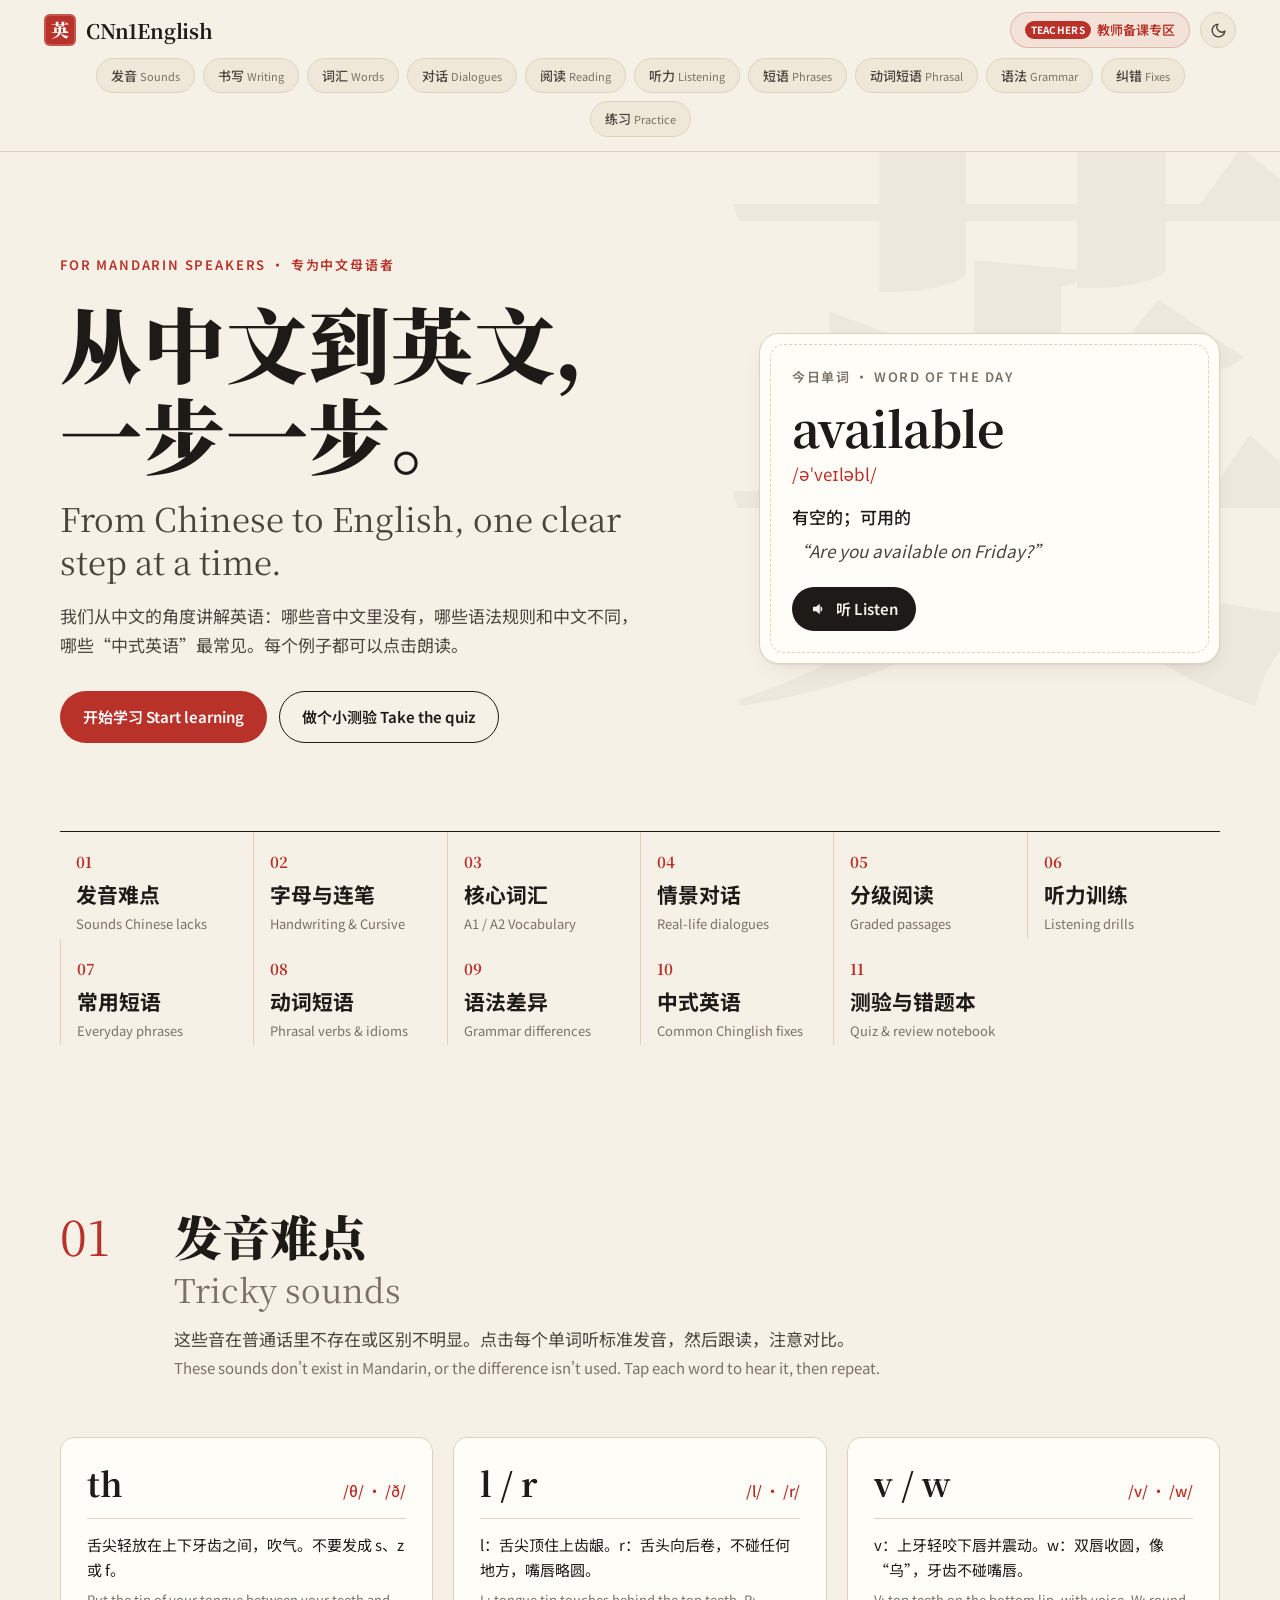
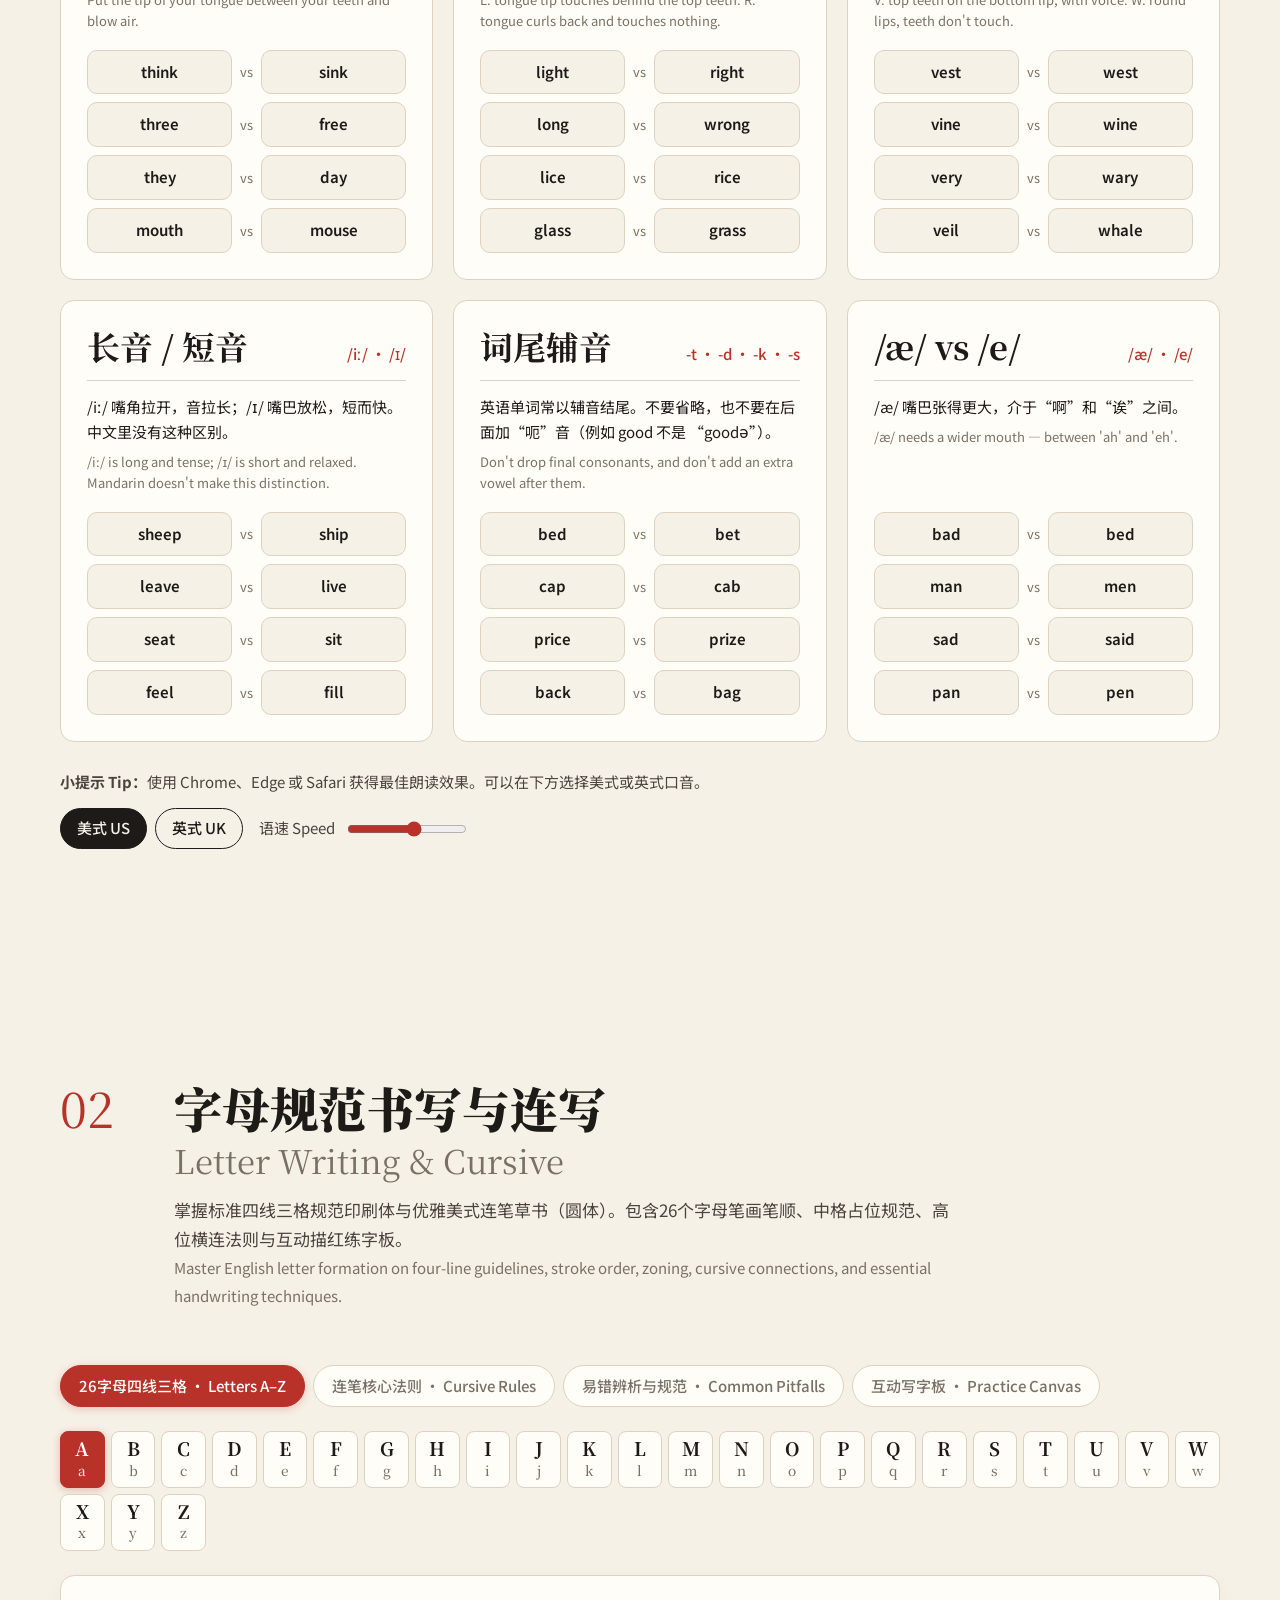
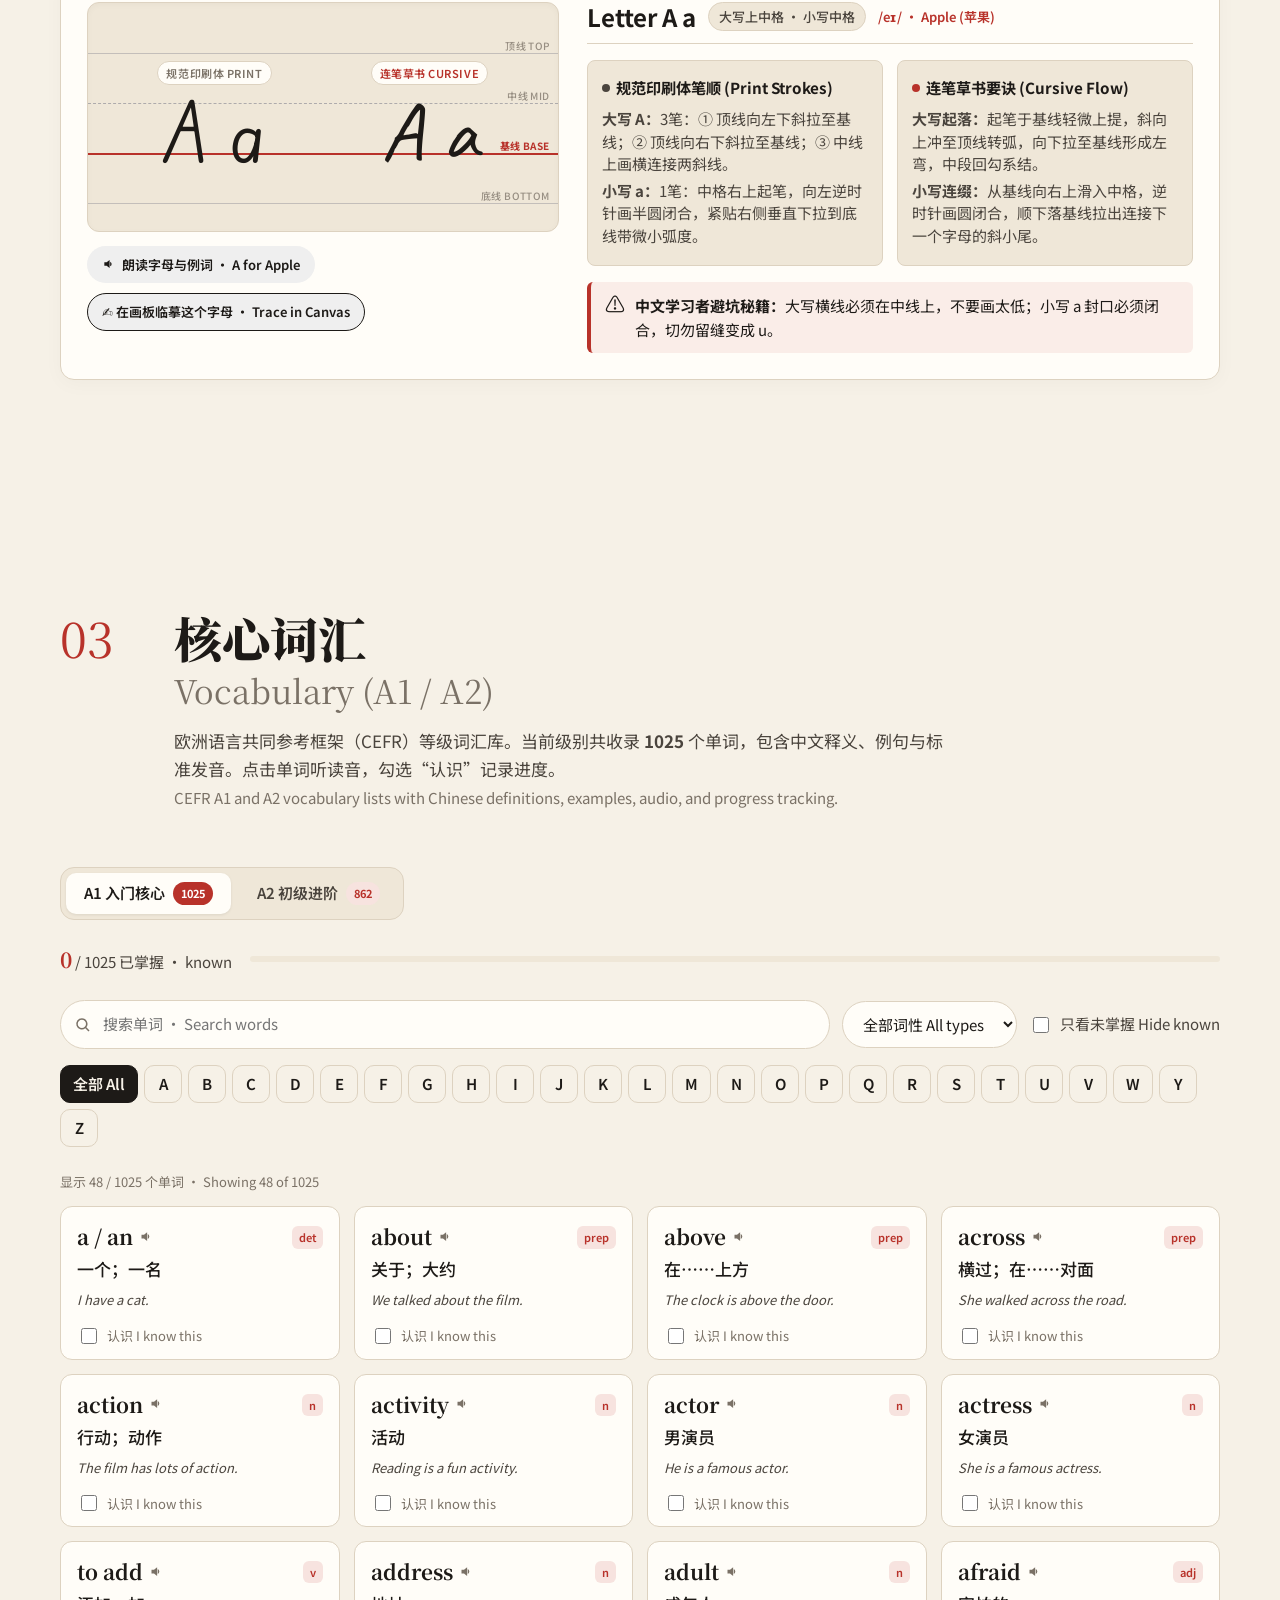
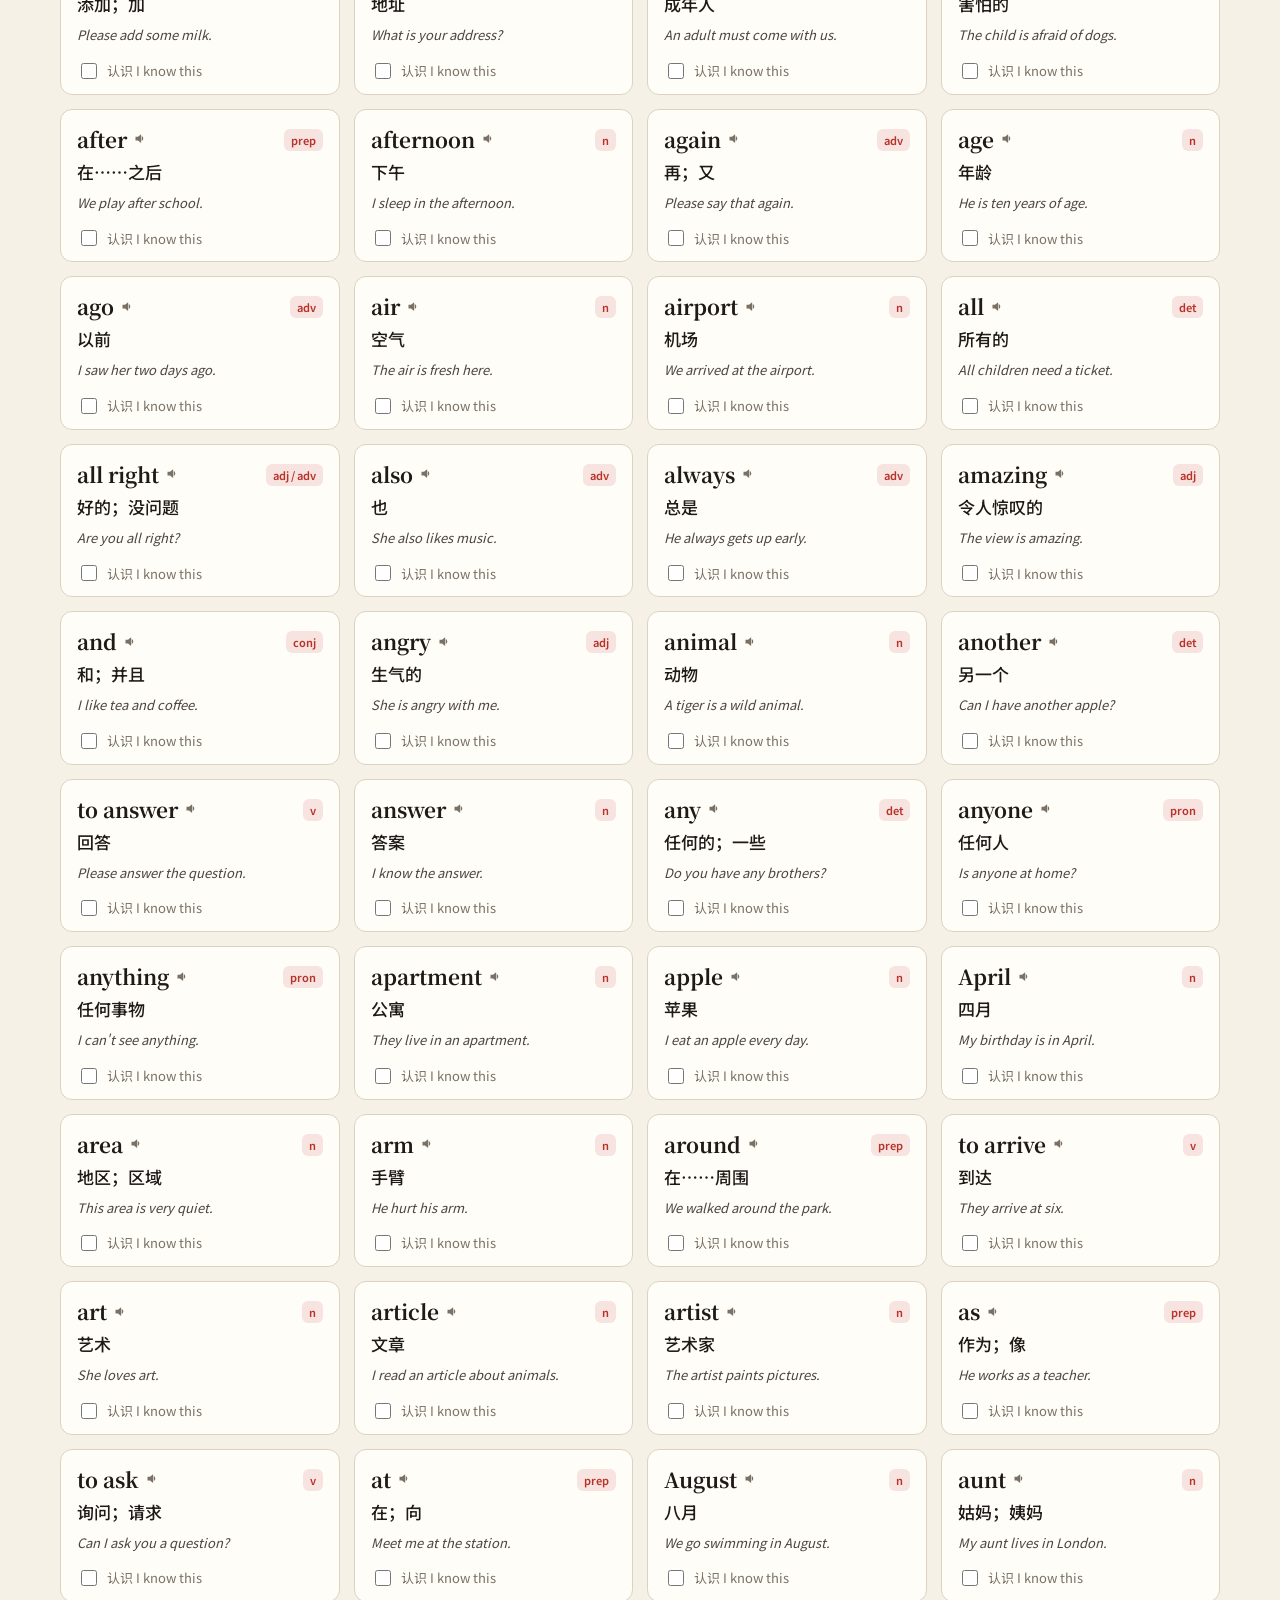
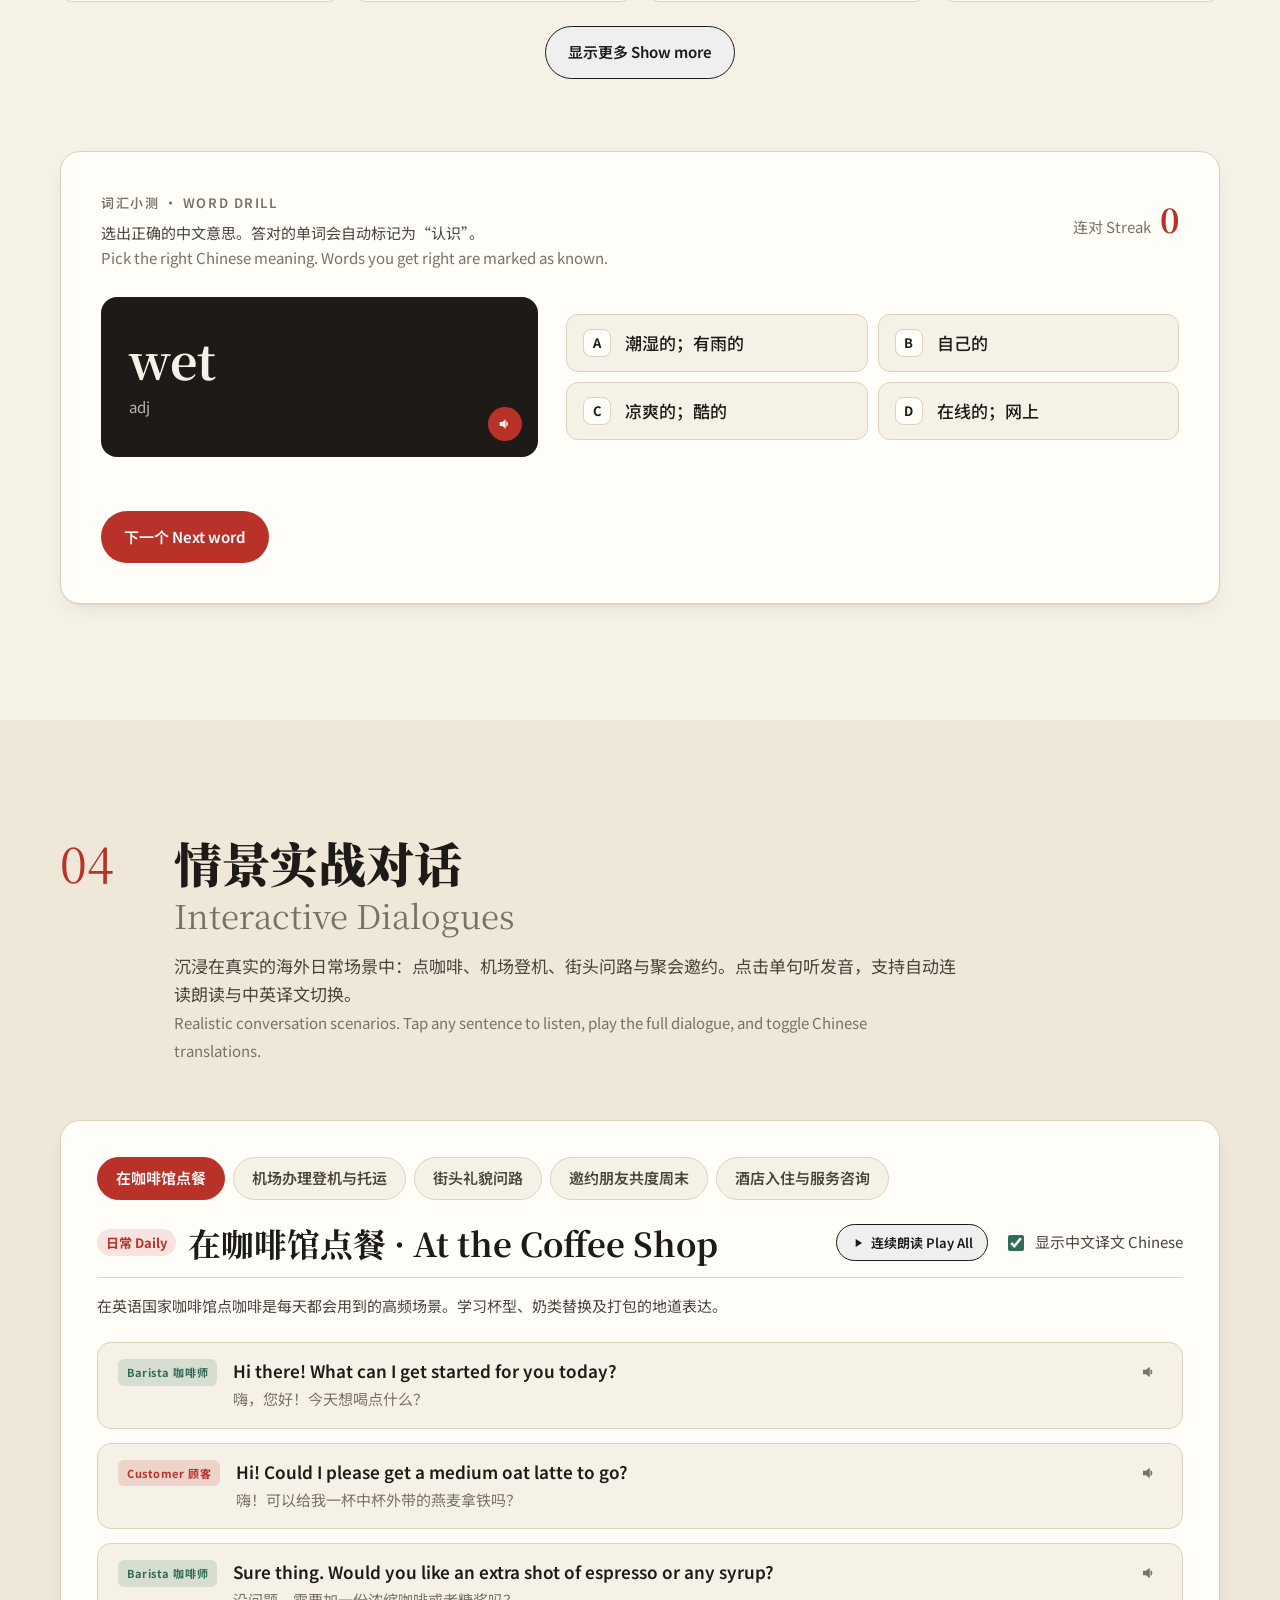
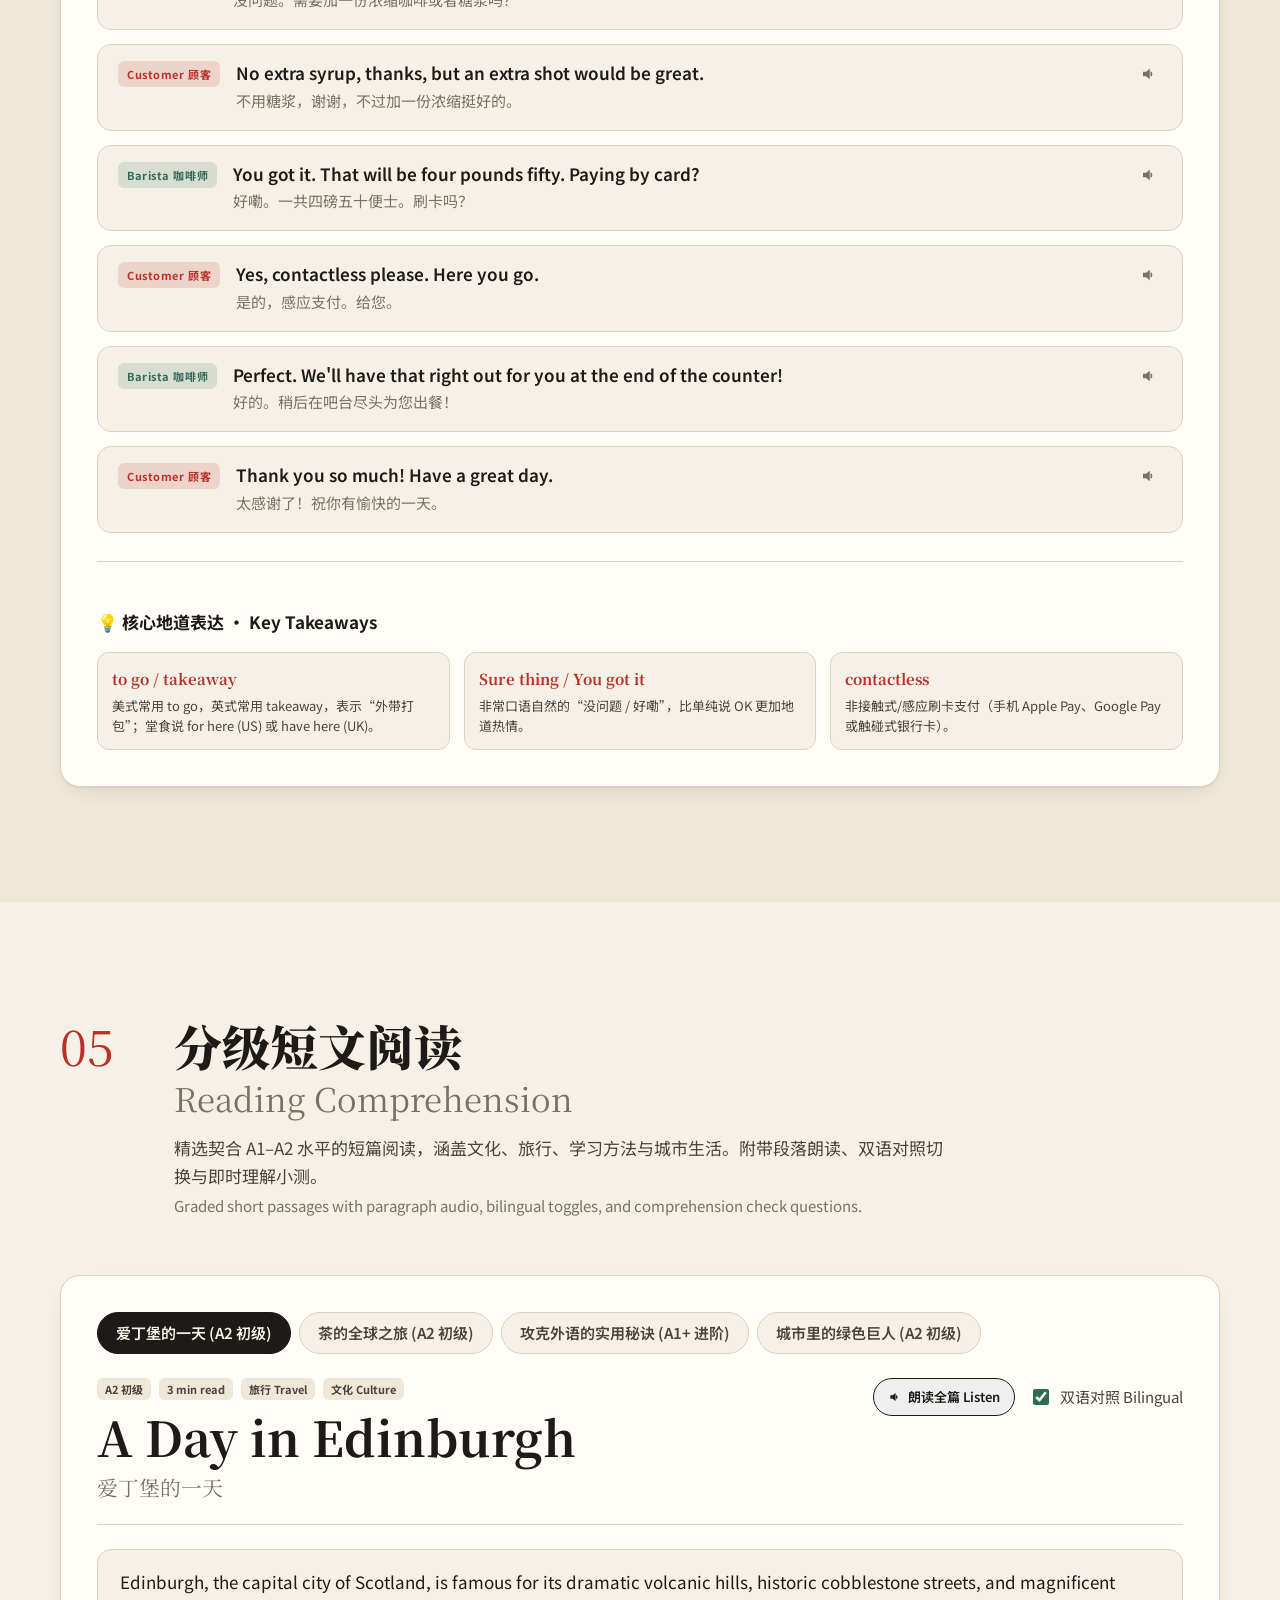
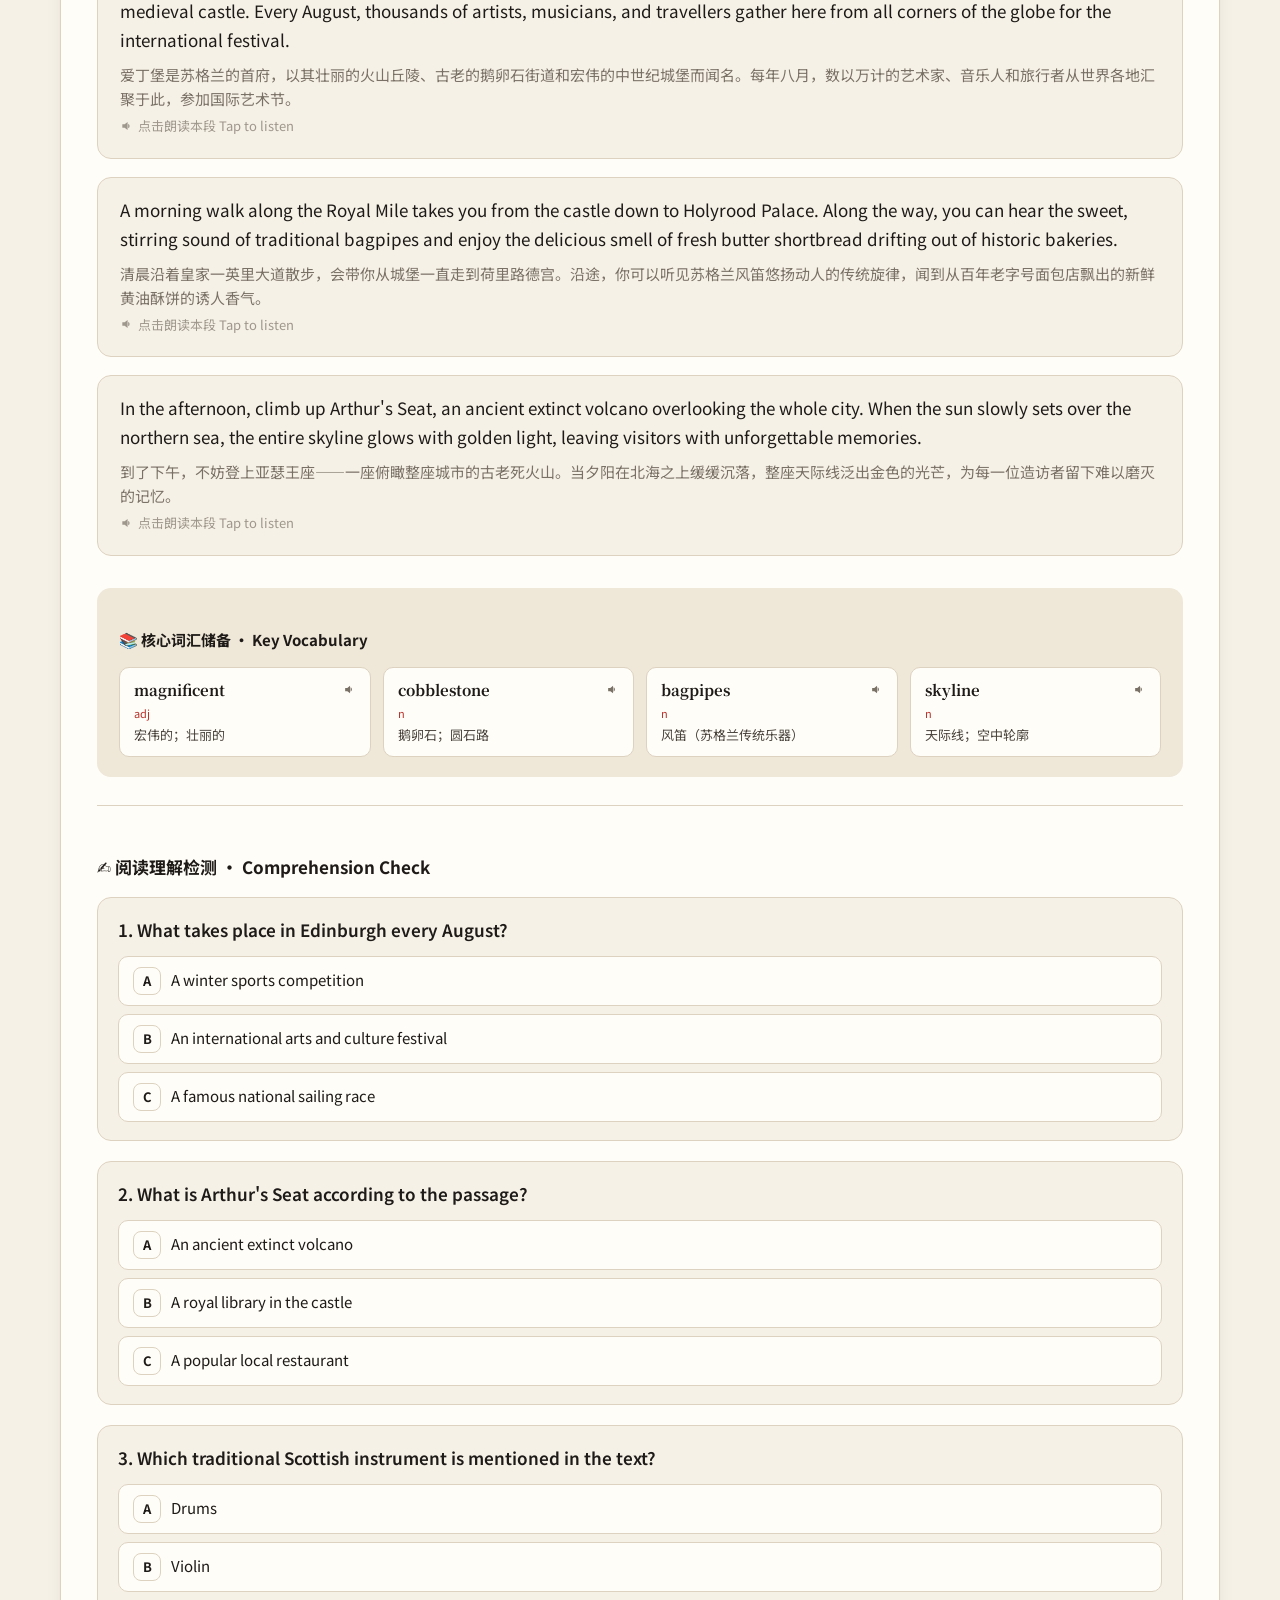
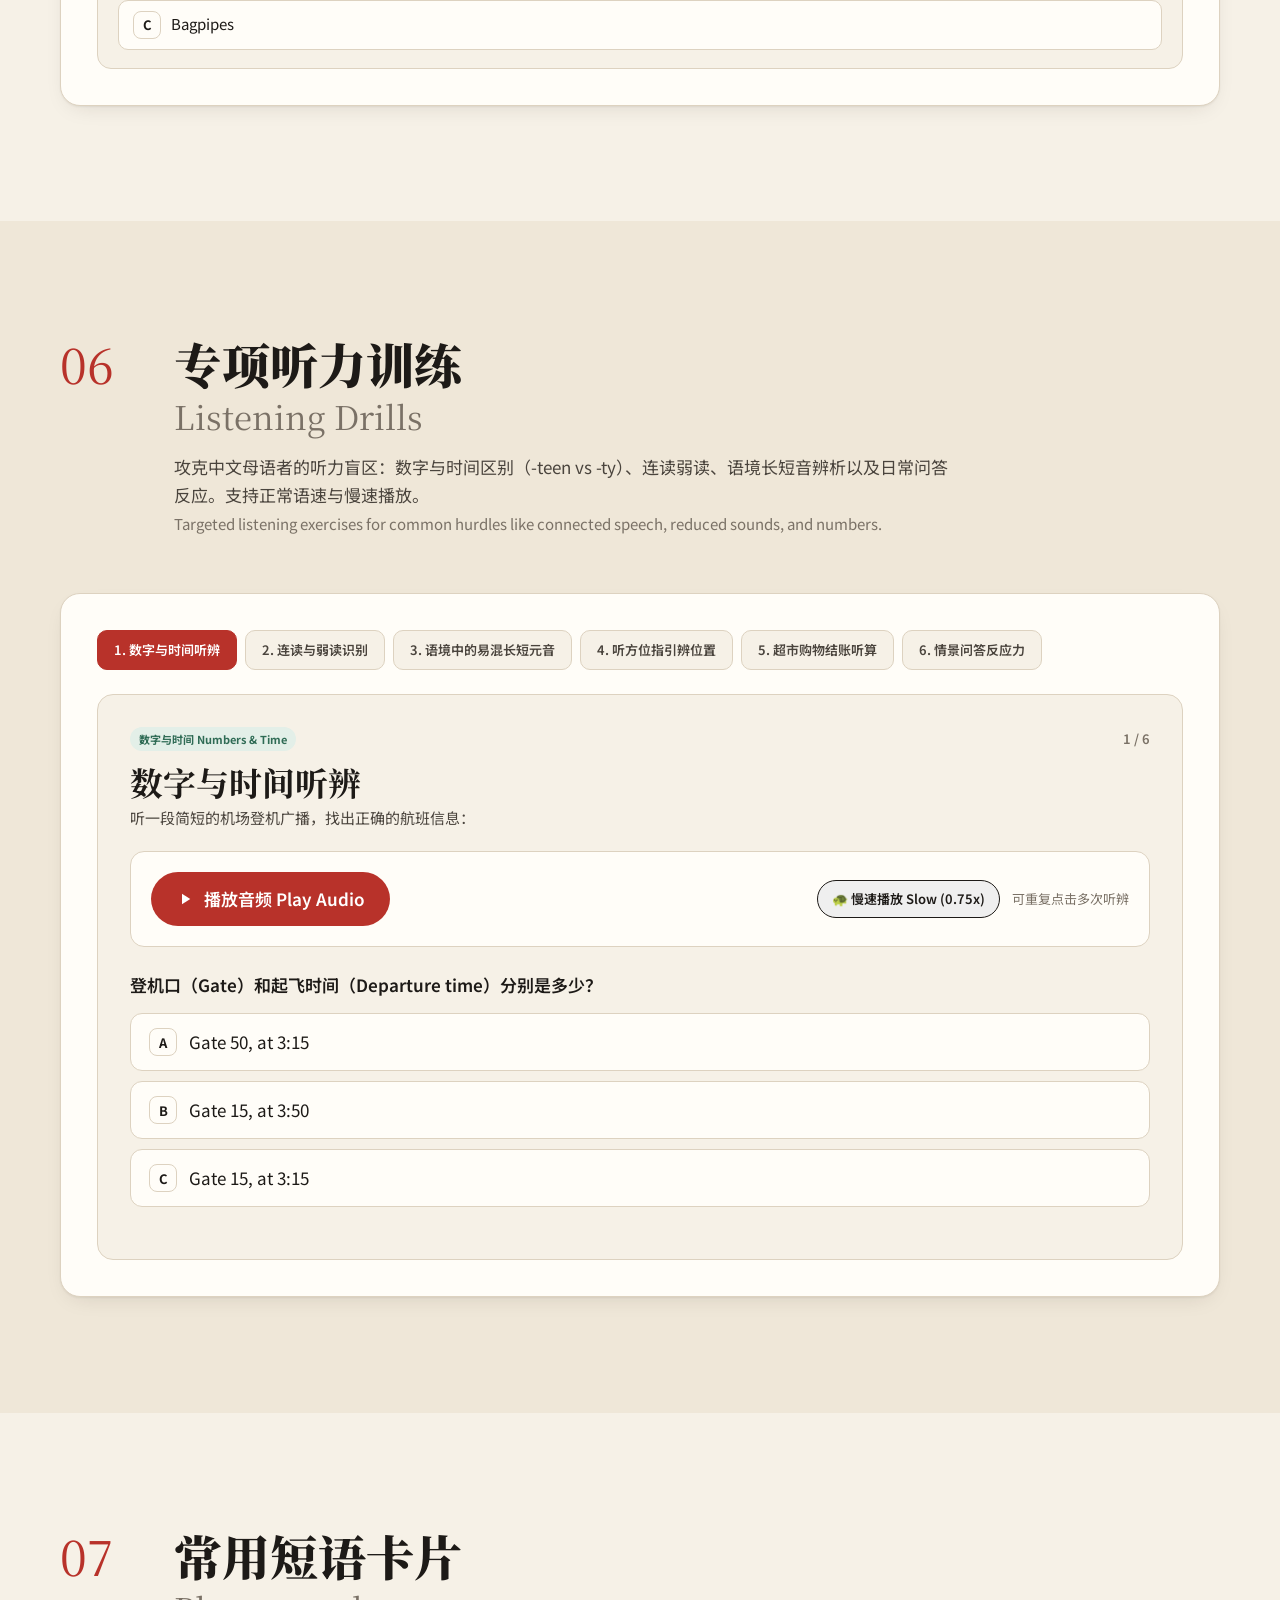
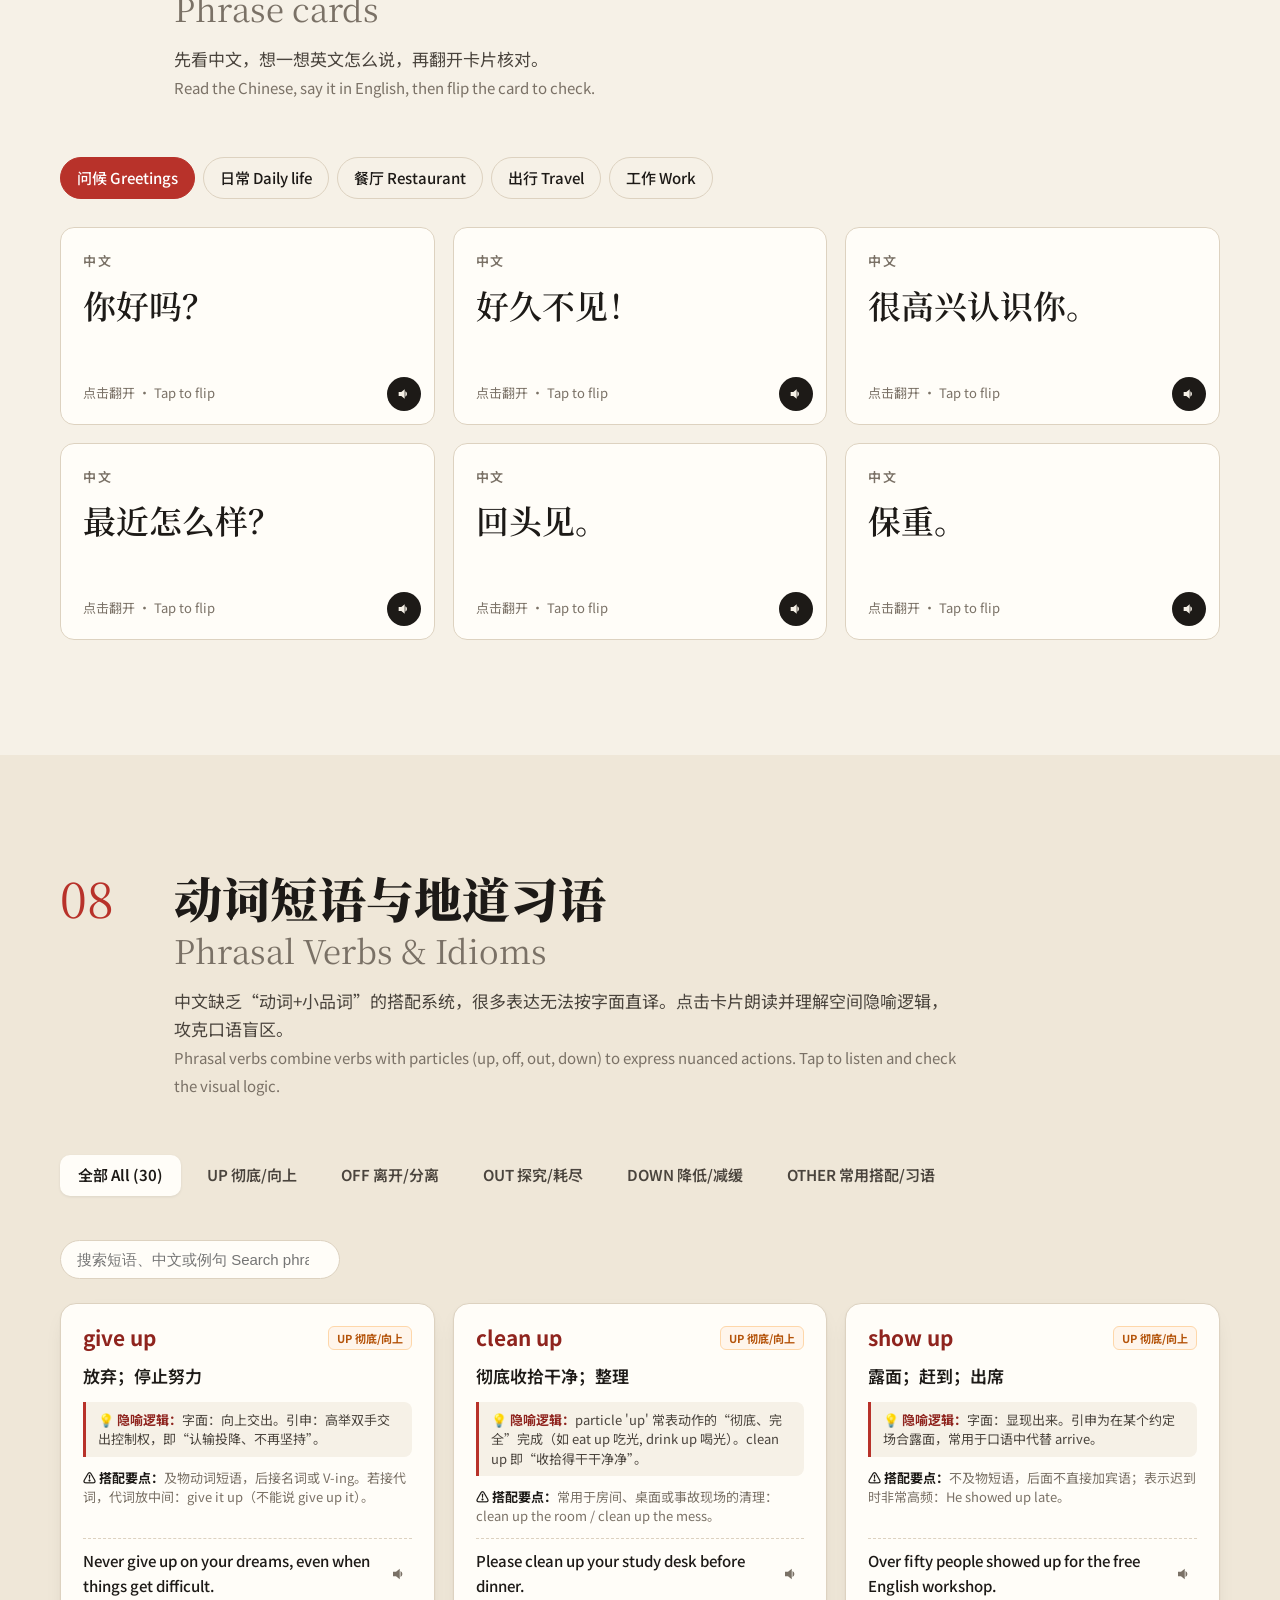
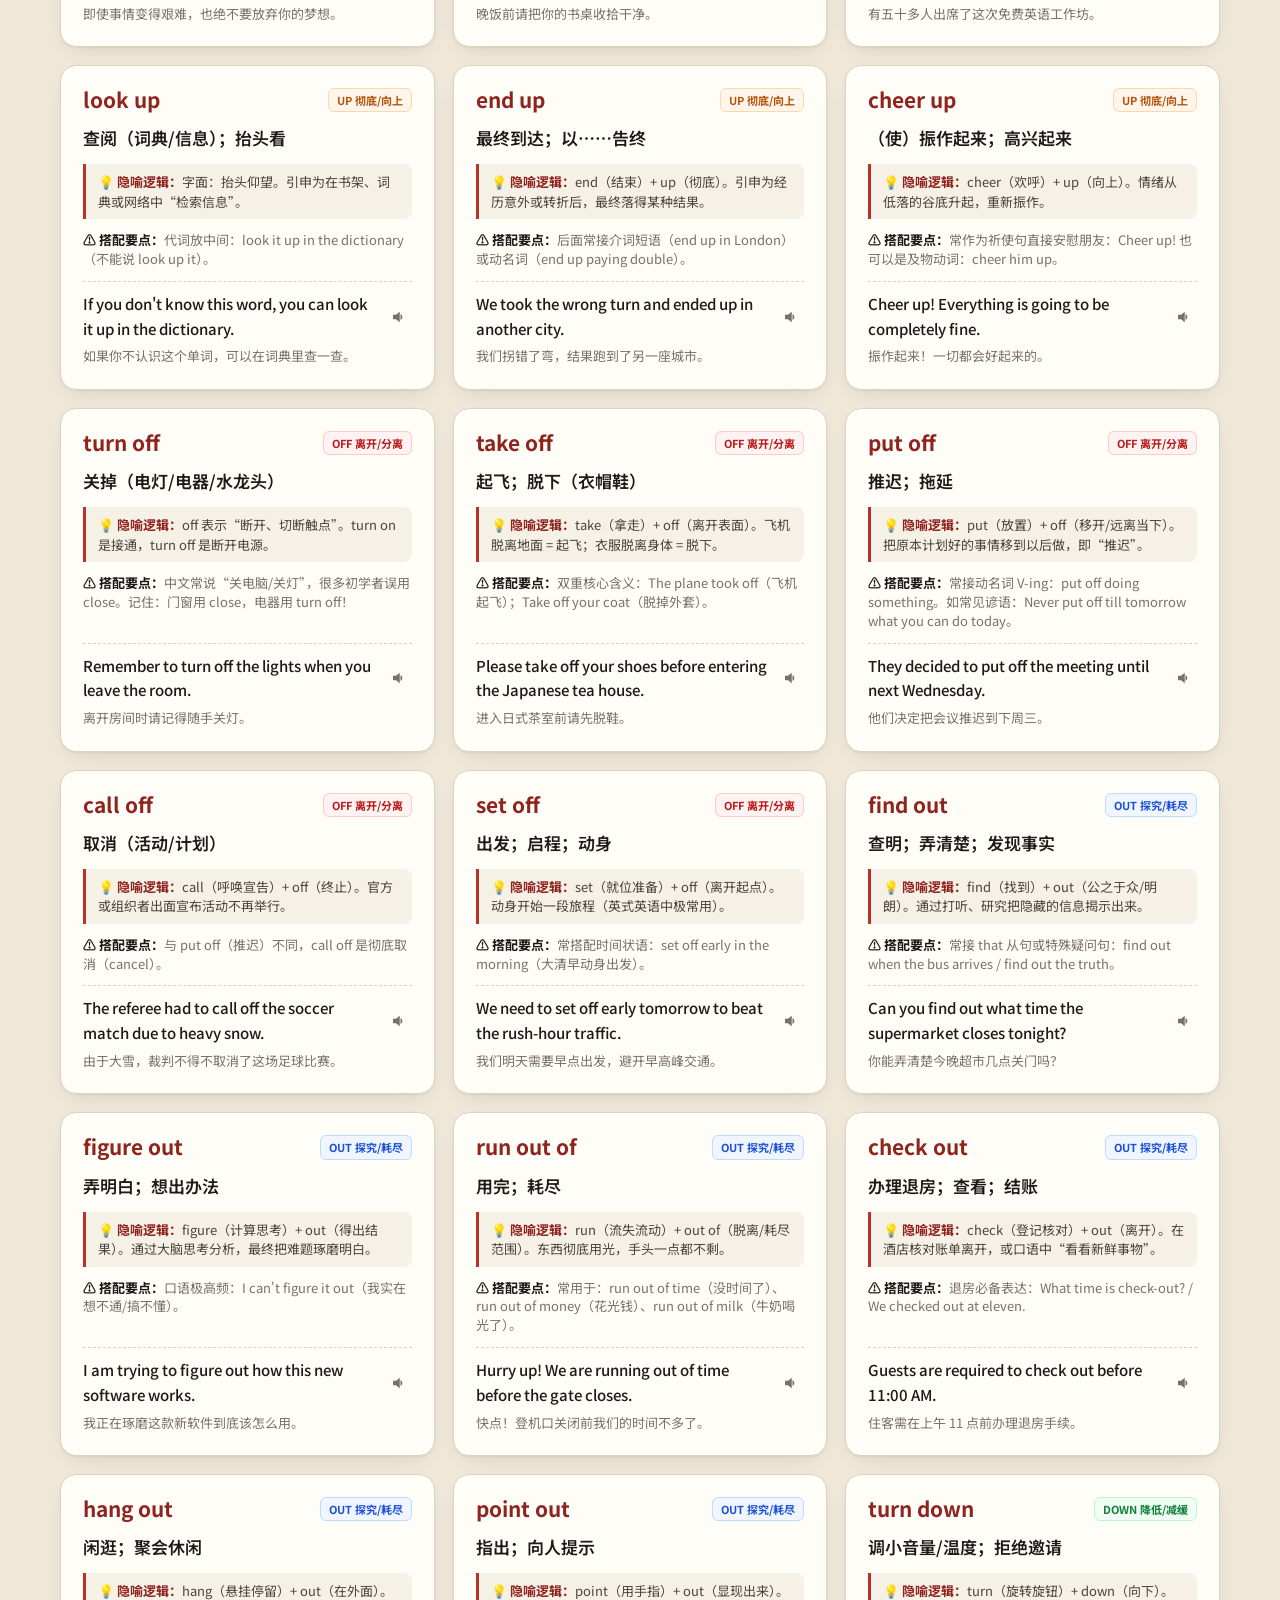
==== commit a69c62a2: "Add dedicated Teacher Hub and Worksheet Generator covering full A1 and A2 grammar syllabus" ====
--- a/index.html
+++ b/index.html
@@ -34,15 +34,20 @@
         <span class="seal" aria-hidden="true">英</span>
         <span class="brand-name">CNn1English</span>
       </a>
-      <button type="button" class="theme-toggle" id="theme-toggle" aria-label="Toggle dark mode" title="Toggle dark/light mode">
-        <svg class="theme-icon-sun" viewBox="0 0 24 24" aria-hidden="true">
-          <circle cx="12" cy="12" r="5"></circle>
-          <path d="M12 1v2M12 21v2M4.22 4.22l1.42 1.42M18.36 18.36l1.42 1.42M1 12h2M21 12h2M4.22 19.78l1.42-1.42M18.36 5.64l1.42-1.42"></path>
-        </svg>
-        <svg class="theme-icon-moon" viewBox="0 0 24 24" aria-hidden="true">
-          <path d="M21 12.79A9 9 0 1 1 11.21 3 7 7 0 0 0 21 12.79z"></path>
-        </svg>
-      </button>
+      <div class="header-actions">
+        <a href="teachers.html" class="nav-btn-teachers" title="Worksheet Generator for Teachers">
+          <span class="badge-tag">Teachers</span> 教师备课专区
+        </a>
+        <button type="button" class="theme-toggle" id="theme-toggle" aria-label="Toggle dark mode" title="Toggle dark/light mode">
+          <svg class="theme-icon-sun" viewBox="0 0 24 24" aria-hidden="true">
+            <circle cx="12" cy="12" r="5"></circle>
+            <path d="M12 1v2M12 21v2M4.22 4.22l1.42 1.42M18.36 18.36l1.42 1.42M1 12h2M21 12h2M4.22 19.78l1.42-1.42M18.36 5.64l1.42-1.42"></path>
+          </svg>
+          <svg class="theme-icon-moon" viewBox="0 0 24 24" aria-hidden="true">
+            <path d="M21 12.79A9 9 0 1 1 11.21 3 7 7 0 0 0 21 12.79z"></path>
+          </svg>
+        </button>
+      </div>
     </div>
     <nav class="nav" aria-label="Main">
       <a href="#sounds">发音 <span>Sounds</span></a>
@@ -573,6 +578,7 @@
           <svg class="theme-icon-moon" viewBox="0 0 24 24" aria-hidden="true"><path d="M21 12.79A9 9 0 1 1 11.21 3 7 7 0 0 0 21 12.79z"></path></svg>
           <span class="theme-toggle-text">Dark</span>
         </button>
+        <a href="teachers.html">教师备课 Worksheets</a>
         <a href="https://github.com/chanAle-lab/CNn1English.github.io-">GitHub</a>
         <a href="#top">回到顶部 Back to top ↑</a>
       </p>
--- a/assets/style.css
+++ b/assets/style.css
@@ -2275,3 +2275,702 @@
     justify-content: space-between;
   }
 }
+
+
+/* ==========================================================================
+   Teacher Hub & Worksheet Generator Styles
+   ========================================================================== */
+.header-actions {
+  display: flex;
+  align-items: center;
+  gap: 10px;
+}
+.nav-btn-back,
+.nav-btn-studio,
+.nav-btn-teachers {
+  display: inline-flex;
+  align-items: center;
+  gap: 6px;
+  font-size: var(--text-xs);
+  font-weight: 600;
+  padding: 6px 14px;
+  border-radius: 999px;
+  text-decoration: none;
+  transition: all .15s ease;
+  border: 1px solid var(--line);
+  background: var(--paper-2);
+  color: var(--ink);
+}
+.nav-btn-back:hover,
+.nav-btn-studio:hover,
+.nav-btn-teachers:hover {
+  background: var(--card);
+  border-color: var(--ink);
+  color: var(--ink);
+}
+.nav-btn-teachers {
+  background: rgba(184, 50, 42, 0.08);
+  border-color: rgba(184, 50, 42, 0.25);
+  color: var(--red);
+}
+.nav-btn-teachers:hover {
+  background: var(--red);
+  color: #fff;
+  border-color: var(--red);
+}
+.badge-tag {
+  background: var(--red);
+  color: #fff;
+  font-size: 10px;
+  padding: 1px 6px;
+  border-radius: 999px;
+  text-transform: uppercase;
+  font-weight: 700;
+  letter-spacing: .03em;
+}
+
+.teacher-hero {
+  padding: 40px 0 32px;
+  background: linear-gradient(180deg, color-mix(in srgb, var(--paper-2) 70%, transparent) 0%, transparent 100%);
+  border-bottom: 1px solid var(--line);
+}
+.teacher-hero-content {
+  max-width: 900px;
+}
+.eyebrow-teacher {
+  display: inline-flex;
+  align-items: center;
+  gap: 6px;
+  font-size: var(--text-xs);
+  font-weight: 700;
+  color: var(--red);
+  background: rgba(184, 50, 42, 0.08);
+  border: 1px solid rgba(184, 50, 42, 0.2);
+  padding: 4px 12px;
+  border-radius: 999px;
+  margin-bottom: 12px;
+}
+.teacher-title {
+  font-family: var(--font-display);
+  font-size: clamp(2rem, 3.5vw, 2.8rem);
+  font-weight: 700;
+  line-height: 1.15;
+  margin: 0 0 12px 0;
+  color: var(--ink);
+}
+.teacher-subtitle {
+  font-size: var(--text-base);
+  line-height: 1.6;
+  color: var(--ink-2);
+  margin: 0 0 24px 0;
+}
+.teacher-hero-stats {
+  display: grid;
+  grid-template-columns: repeat(auto-fit, minmax(180px, 1fr));
+  gap: 14px;
+}
+.stat-item {
+  background: var(--card);
+  border: 1px solid var(--line);
+  border-radius: 10px;
+  padding: 14px 18px;
+  display: flex;
+  flex-direction: column;
+}
+.stat-num {
+  font-family: var(--font-display);
+  font-size: 1.65rem;
+  font-weight: 700;
+  color: var(--red);
+  line-height: 1.1;
+}
+.stat-label {
+  font-size: var(--text-xs);
+  color: var(--muted);
+  margin-top: 4px;
+}
+
+/* Catalog section */
+.catalog-header-bar {
+  display: flex;
+  align-items: flex-end;
+  justify-content: space-between;
+  gap: 20px;
+  flex-wrap: wrap;
+  margin-bottom: 20px;
+}
+.catalog-header-bar h2 {
+  font-size: 1.75rem;
+  margin: 0 0 4px 0;
+}
+.catalog-sub {
+  color: var(--muted);
+  font-size: var(--text-sm);
+  margin: 0;
+}
+.search-box {
+  width: min(360px, 100%);
+}
+.search-box input {
+  width: 100%;
+  padding: 10px 16px;
+  border-radius: 999px;
+  background: var(--card);
+  border: 1px solid var(--line);
+  color: var(--ink);
+  font-size: var(--text-sm);
+  font-family: inherit;
+  outline: none;
+  transition: border-color .15s;
+}
+.search-box input:focus {
+  border-color: var(--red);
+}
+
+.filter-controls {
+  display: flex;
+  flex-direction: column;
+  gap: 12px;
+  margin-bottom: 16px;
+}
+.level-selector {
+  display: flex;
+  gap: 8px;
+  flex-wrap: wrap;
+}
+.level-btn {
+  padding: 7px 16px;
+  border-radius: 999px;
+  background: var(--paper-2);
+  border: 1px solid var(--line);
+  color: var(--muted);
+  font-size: var(--text-xs);
+  font-weight: 600;
+  cursor: pointer;
+  transition: all .15s;
+}
+.level-btn:hover {
+  color: var(--ink);
+  border-color: var(--ink-2);
+}
+.level-btn.active {
+  background: var(--ink);
+  color: var(--paper);
+  border-color: var(--ink);
+}
+
+.category-pills {
+  display: flex;
+  gap: 6px;
+  flex-wrap: wrap;
+}
+.category-pill {
+  padding: 5px 12px;
+  border-radius: 999px;
+  background: var(--card);
+  border: 1px solid var(--line);
+  color: var(--ink-2);
+  font-size: 12px;
+  font-weight: 500;
+  cursor: pointer;
+  transition: all .15s;
+  display: inline-flex;
+  align-items: center;
+  gap: 4px;
+}
+.category-pill:hover {
+  border-color: var(--ink-2);
+  color: var(--ink);
+}
+.category-pill.active {
+  background: var(--red);
+  color: #fff;
+  border-color: var(--red);
+}
+
+.catalog-status {
+  font-size: var(--text-xs);
+  color: var(--muted);
+  margin-bottom: 16px;
+}
+
+/* Worksheet Grid Cards */
+.worksheet-grid {
+  display: grid;
+  grid-template-columns: repeat(auto-fill, minmax(320px, 1fr));
+  gap: 16px;
+  margin-bottom: 40px;
+}
+.worksheet-card {
+  background: var(--card);
+  border: 1px solid var(--line);
+  border-radius: 12px;
+  padding: 20px;
+  display: flex;
+  flex-direction: column;
+  cursor: pointer;
+  transition: transform .15s, border-color .15s, box-shadow .15s;
+}
+.worksheet-card:hover {
+  transform: translateY(-2px);
+  border-color: var(--ink-2);
+  box-shadow: 0 4px 16px rgba(0, 0, 0, 0.04);
+}
+.worksheet-card.active-card {
+  border-color: var(--red);
+  box-shadow: 0 0 0 2px rgba(184, 50, 42, 0.25);
+}
+.card-top {
+  display: flex;
+  align-items: center;
+  gap: 8px;
+  margin-bottom: 10px;
+}
+.badge-level {
+  font-size: 11px;
+  font-weight: 700;
+  padding: 2px 7px;
+  border-radius: 4px;
+  text-transform: uppercase;
+}
+.badge-level.a1 {
+  background: rgba(16, 185, 129, 0.12);
+  color: #059669;
+}
+.badge-level.a2 {
+  background: rgba(59, 130, 246, 0.12);
+  color: #2563eb;
+}
+.badge-category {
+  font-size: 11px;
+  color: var(--muted);
+  font-weight: 500;
+}
+.badge-count {
+  margin-left: auto;
+  font-size: 11px;
+  color: var(--muted);
+  background: var(--paper-2);
+  padding: 1px 6px;
+  border-radius: 4px;
+}
+.card-title {
+  font-size: 1.05rem;
+  margin: 0 0 4px 0;
+  line-height: 1.25;
+}
+.card-title-zh {
+  font-size: var(--text-xs);
+  color: var(--red);
+  font-weight: 500;
+  margin: 0 0 8px 0;
+}
+.card-desc {
+  font-size: var(--text-xs);
+  color: var(--muted);
+  line-height: 1.5;
+  margin: 0 0 16px 0;
+  flex-grow: 1;
+}
+.card-actions {
+  display: flex;
+  gap: 8px;
+  margin-top: auto;
+}
+
+/* Studio & Preview layout */
+.studio-layout {
+  display: grid;
+  grid-template-columns: 360px 1fr;
+  gap: 24px;
+  align-items: flex-start;
+}
+.studio-controls-panel {
+  display: flex;
+  flex-direction: column;
+  gap: 16px;
+}
+.panel-box {
+  background: var(--card);
+  border: 1px solid var(--line);
+  border-radius: 12px;
+  padding: 18px;
+}
+.panel-box h4 {
+  margin: 0 0 14px 0;
+  font-size: var(--text-sm);
+  color: var(--ink);
+  border-bottom: 1px solid var(--line);
+  padding-bottom: 8px;
+}
+.form-group {
+  margin-bottom: 12px;
+}
+.form-group:last-child {
+  margin-bottom: 0;
+}
+.form-group label {
+  display: block;
+  font-size: var(--text-xs);
+  font-weight: 600;
+  color: var(--muted);
+  margin-bottom: 4px;
+}
+.form-input,
+.form-textarea {
+  width: 100%;
+  padding: 7px 10px;
+  border-radius: 6px;
+  border: 1px solid var(--line);
+  background: var(--paper-2);
+  color: var(--ink);
+  font-family: inherit;
+  font-size: var(--text-sm);
+  box-sizing: border-box;
+}
+.form-input:focus,
+.form-textarea:focus {
+  outline: none;
+  border-color: var(--red);
+}
+.form-row {
+  display: grid;
+  grid-template-columns: 1fr 1fr;
+  gap: 10px;
+}
+
+.toggle-label {
+  display: flex;
+  align-items: center;
+  gap: 8px;
+  font-size: var(--text-xs);
+  color: var(--ink-2);
+  cursor: pointer;
+  margin-bottom: 8px;
+  user-select: none;
+}
+.toggle-label:last-child {
+  margin-bottom: 0;
+}
+.toggle-label input[type="checkbox"] {
+  accent-color: var(--red);
+  width: 16px;
+  height: 16px;
+}
+.highlight-toggle {
+  background: rgba(184, 50, 42, 0.05);
+  padding: 6px 8px;
+  border-radius: 6px;
+  border: 1px dashed rgba(184, 50, 42, 0.2);
+  color: var(--red);
+  font-weight: 600;
+}
+
+.btn-block {
+  width: 100%;
+  justify-content: center;
+  margin-bottom: 8px;
+}
+.btn-block:last-child {
+  margin-bottom: 0;
+}
+.btn-icon {
+  width: 16px;
+  height: 16px;
+  fill: currentColor;
+}
+
+/* Studio Preview Pane & A4 Sheet */
+.studio-preview-pane {
+  display: flex;
+  flex-direction: column;
+}
+.preview-toolbar {
+  display: flex;
+  align-items: center;
+  justify-content: space-between;
+  background: var(--card);
+  border: 1px solid var(--line);
+  border-bottom: none;
+  border-radius: 12px 12px 0 0;
+  padding: 10px 16px;
+}
+.preview-tag {
+  font-size: var(--text-xs);
+  font-weight: 700;
+  color: var(--ink);
+}
+.preview-hint {
+  font-size: 11px;
+  color: var(--muted);
+}
+
+.sheet-paper {
+  background: #ffffff !important;
+  color: #111827 !important;
+  border: 1px solid var(--line);
+  border-radius: 0 0 12px 12px;
+  box-shadow: 0 8px 30px rgba(0, 0, 0, 0.08);
+  padding: clamp(24px, 4vw, 48px);
+  font-family: 'General Sans', system-ui, -apple-system, sans-serif;
+  min-height: 850px;
+}
+.sheet-header {
+  display: flex;
+  align-items: flex-start;
+  justify-content: space-between;
+  border-bottom: 2px solid #111827;
+  padding-bottom: 14px;
+  margin-bottom: 18px;
+  gap: 20px;
+}
+.sheet-school-name {
+  font-size: 1.35rem;
+  font-weight: 700;
+  margin: 0 0 4px 0;
+  color: #111827;
+}
+.sheet-meta {
+  font-size: 12px;
+  color: #4b5563;
+  margin: 0;
+}
+.sheet-student-box {
+  border: 1px solid #9ca3af;
+  border-radius: 6px;
+  padding: 8px 14px;
+  min-width: 220px;
+  font-size: 12px;
+  background: #f9fafb;
+}
+.student-row {
+  margin-bottom: 6px;
+}
+.student-score {
+  border-top: 1px dashed #d1d5db;
+  padding-top: 6px;
+  color: #b8322a;
+}
+
+.sheet-title-banner {
+  background: #f3f4f6;
+  border-left: 4px solid #b8322a;
+  padding: 10px 14px;
+  border-radius: 4px;
+  margin-bottom: 22px;
+}
+.sheet-title {
+  margin: 0 0 4px 0;
+  font-size: 1.15rem;
+  color: #111827;
+}
+.sheet-instructions {
+  margin: 0;
+  font-size: 12.5px;
+  color: #374151;
+}
+
+.sheet-questions-body {
+  display: flex;
+  flex-direction: column;
+  gap: 16px;
+  margin-bottom: 30px;
+}
+.sheet-question {
+  border-bottom: 1px solid #e5e7eb;
+  padding-bottom: 14px;
+}
+.sheet-question:last-child {
+  border-bottom: none;
+}
+.sheet-q-prompt {
+  font-size: 14px;
+  font-weight: 500;
+  line-height: 1.5;
+  margin: 0 0 8px 0;
+  color: #111827;
+}
+.sheet-q-options {
+  display: flex;
+  gap: 14px;
+  flex-wrap: wrap;
+  font-size: 13px;
+  color: #374151;
+}
+.print-option {
+  display: inline-block;
+  background: #f9fafb;
+  border: 1px solid #e5e7eb;
+  padding: 4px 10px;
+  border-radius: 4px;
+}
+.sheet-write-line {
+  font-size: 13px;
+  color: #6b7280;
+  margin-top: 6px;
+  letter-spacing: .02em;
+}
+.sheet-q-hint {
+  font-size: 11.5px;
+  color: #b8322a;
+  margin: 6px 0 0 0;
+  background: #fef2f2;
+  padding: 4px 8px;
+  border-radius: 4px;
+  display: inline-block;
+}
+
+.sheet-answer-key {
+  margin-top: 30px;
+  border-top: 2px dashed #9ca3af;
+  padding-top: 20px;
+}
+.key-header {
+  margin-bottom: 12px;
+}
+.key-header h4 {
+  margin: 0 0 4px 0;
+  font-size: 1.05rem;
+  color: #b8322a;
+}
+.key-header p {
+  margin: 0;
+  font-size: 12px;
+  color: #6b7280;
+}
+.key-list {
+  font-size: 13px;
+  line-height: 1.6;
+  padding-left: 20px;
+  margin: 0;
+  color: #1f2937;
+}
+.key-list li {
+  margin-bottom: 6px;
+}
+.ans-text {
+  color: #b8322a;
+  font-weight: 700;
+}
+
+.sheet-footer {
+  display: flex;
+  justify-content: space-between;
+  border-top: 1px solid #e5e7eb;
+  padding-top: 12px;
+  margin-top: 24px;
+  font-size: 11px;
+  color: #9ca3af;
+}
+
+/* Student Mode Styling */
+.student-opt-label {
+  display: inline-flex;
+  align-items: center;
+  gap: 6px;
+  background: #f9fafb;
+  border: 1px solid #d1d5db;
+  padding: 4px 10px;
+  border-radius: 4px;
+  cursor: pointer;
+  font-size: 13px;
+}
+.student-input {
+  width: min(320px, 100%);
+  padding: 6px 10px;
+  border-radius: 4px;
+  border: 1px solid #9ca3af;
+  font-size: 13px;
+  background: #ffffff;
+}
+.sheet-student-actions {
+  display: flex;
+  align-items: center;
+  gap: 16px;
+  margin: 20px 0;
+  padding: 14px;
+  background: #f3f4f6;
+  border-radius: 8px;
+}
+.graded-correct {
+  background: rgba(16, 185, 129, 0.08);
+  border-radius: 6px;
+  padding: 10px;
+}
+.graded-wrong {
+  background: rgba(239, 68, 68, 0.08);
+  border-radius: 6px;
+  padding: 10px;
+}
+
+/* ==========================================================================
+   PRINT STYLESHEET (@media print)
+   ========================================================================== */
+@media print {
+  @page {
+    size: A4 portrait;
+    margin: 15mm;
+  }
+  body, html {
+    background: #ffffff !important;
+    color: #000000 !important;
+    font-size: 11pt !important;
+  }
+  .site-header,
+  .teacher-hero,
+  .section-catalog,
+  .site-footer,
+  .studio-controls-panel,
+  .preview-toolbar,
+  .skip,
+  .sheet-student-actions,
+  button {
+    display: none !important;
+  }
+  .section-studio {
+    padding: 0 !important;
+    margin: 0 !important;
+  }
+  .studio-layout {
+    display: block !important;
+  }
+  .studio-preview-pane {
+    width: 100% !important;
+  }
+  .sheet-paper {
+    border: none !important;
+    box-shadow: none !important;
+    padding: 0 !important;
+    margin: 0 !important;
+    width: 100% !important;
+    min-height: auto !important;
+  }
+  .page-break-before {
+    page-break-before: always !important;
+    break-before: page !important;
+  }
+  .sheet-question {
+    page-break-inside: avoid;
+    break-inside: avoid;
+  }
+  .print-option {
+    border: 1px solid #cccccc !important;
+  }
+  .sheet-title-banner {
+    background: #f3f4f6 !important;
+    -webkit-print-color-adjust: exact;
+    print-color-adjust: exact;
+  }
+}
+
+@media (max-width: 900px) {
+  .studio-layout {
+    grid-template-columns: 1fr;
+  }
+  .studio-controls-panel {
+    order: 2;
+  }
+  .studio-preview-pane {
+    order: 1;
+  }
+}
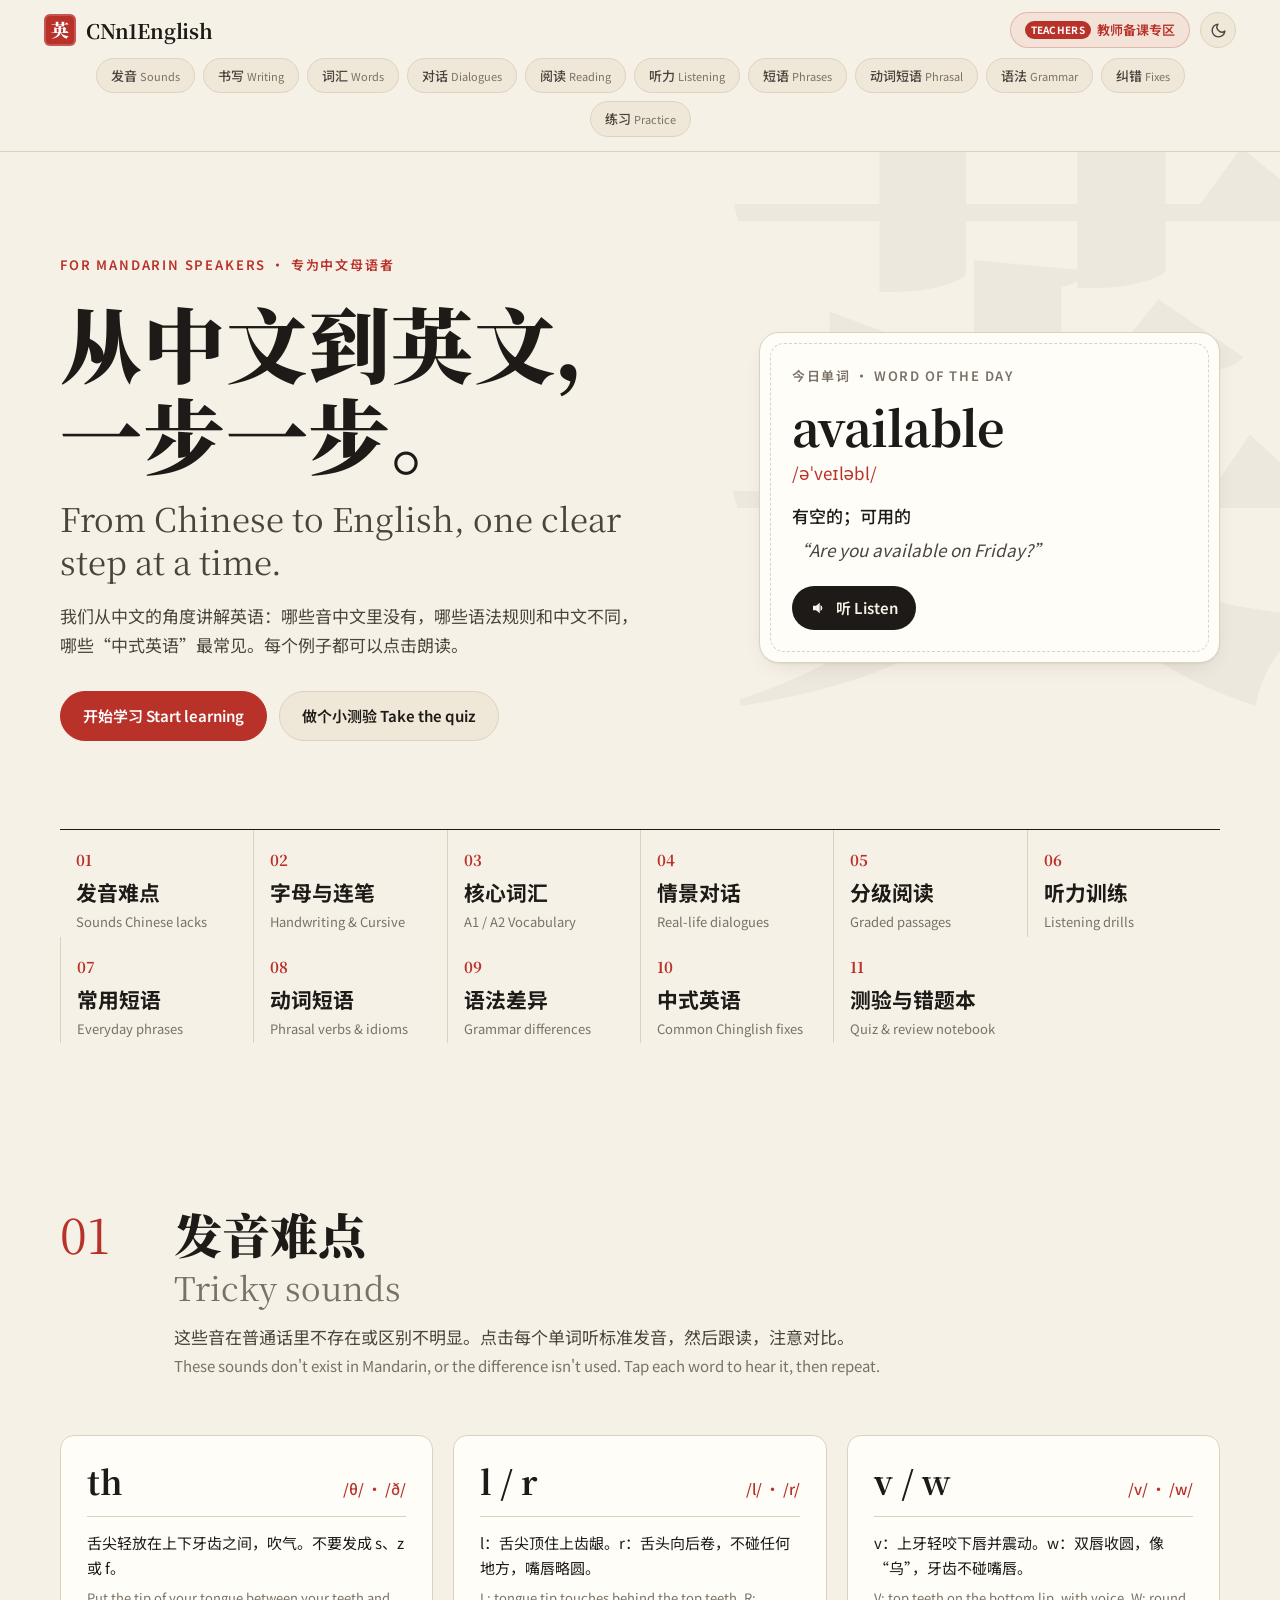
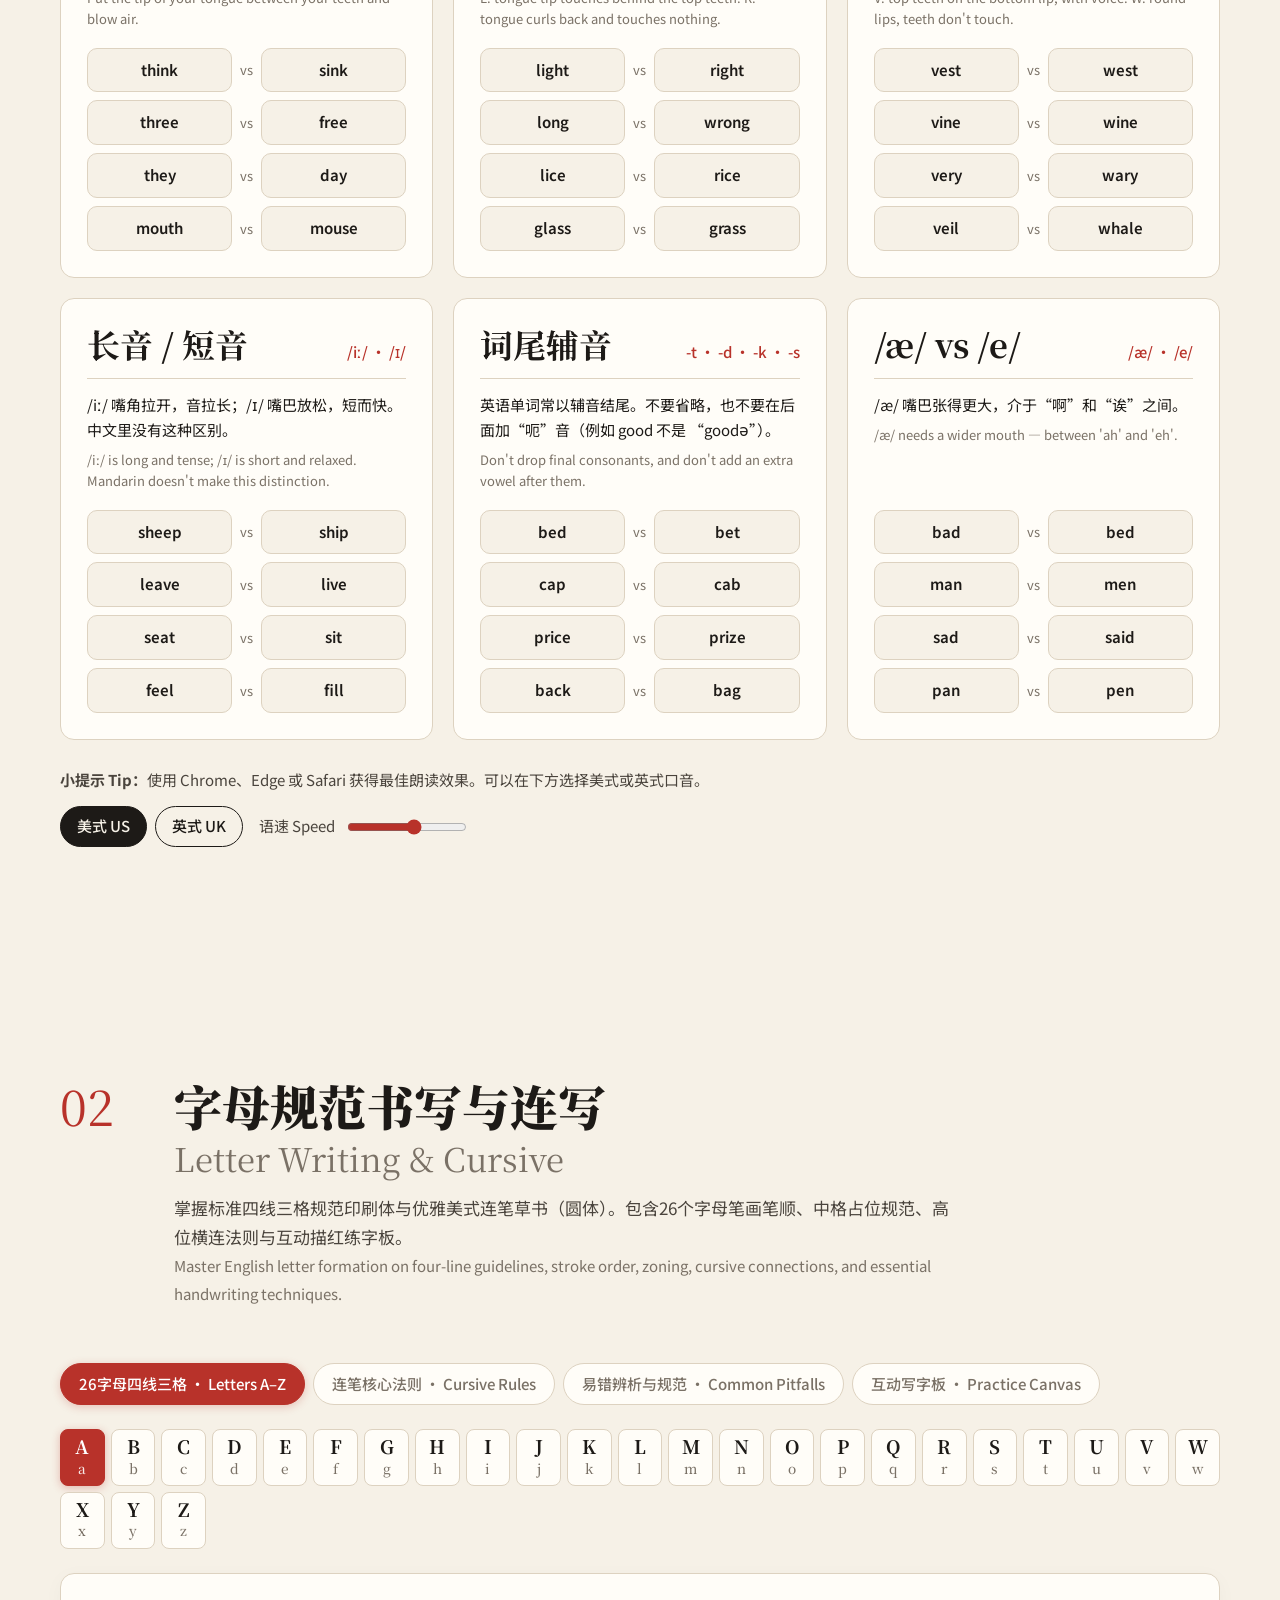
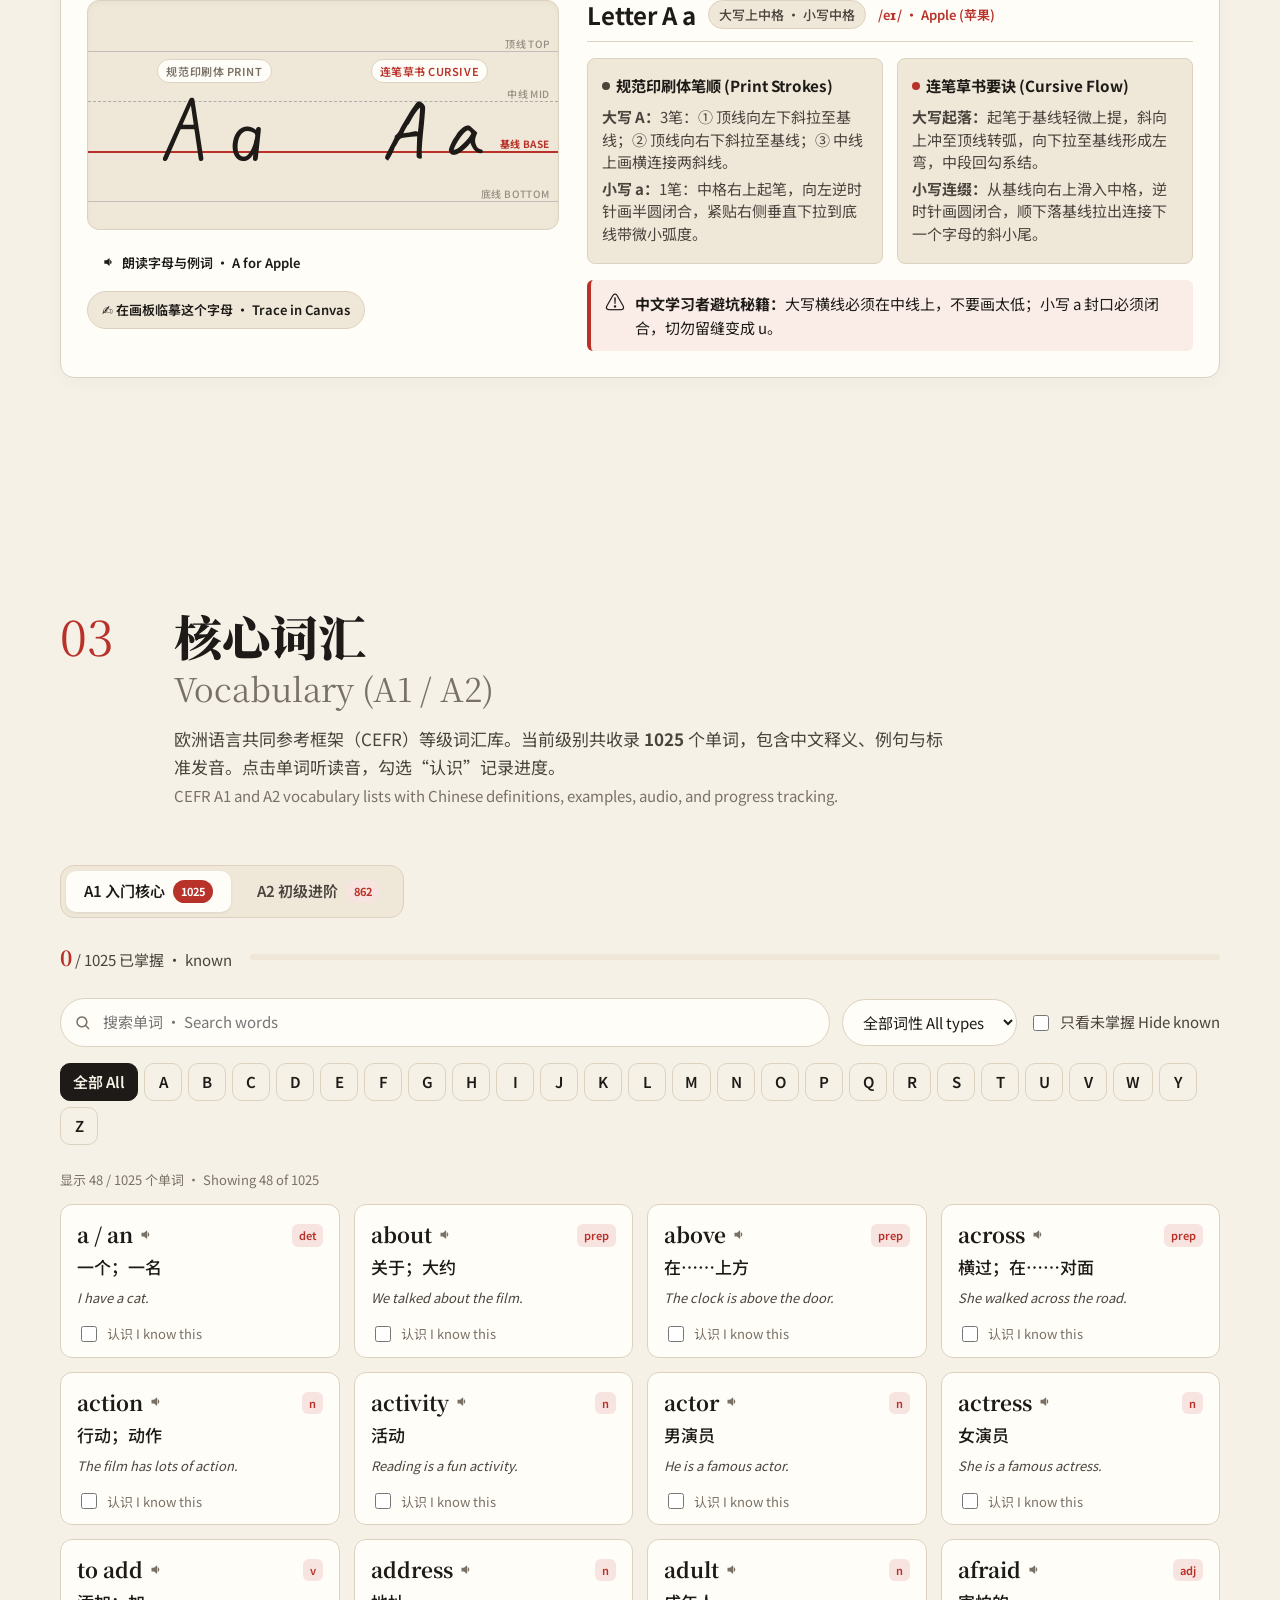
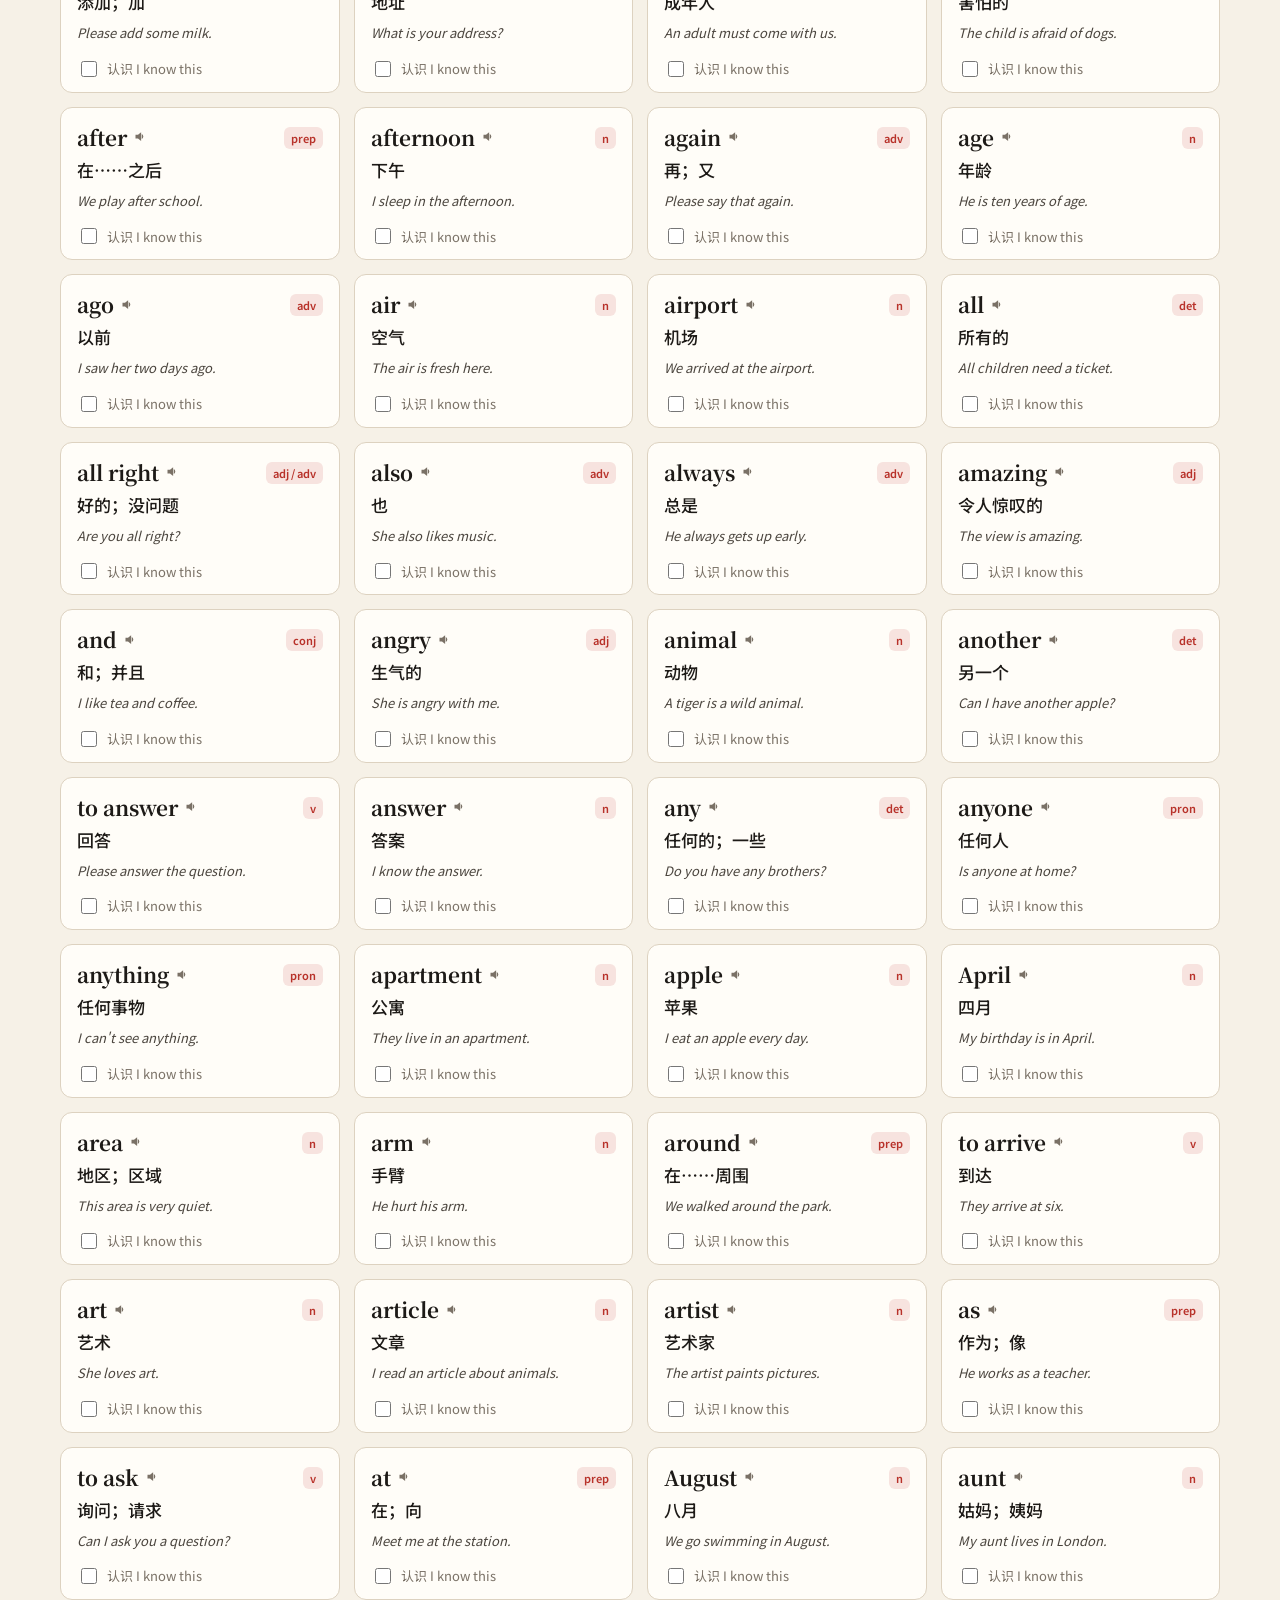
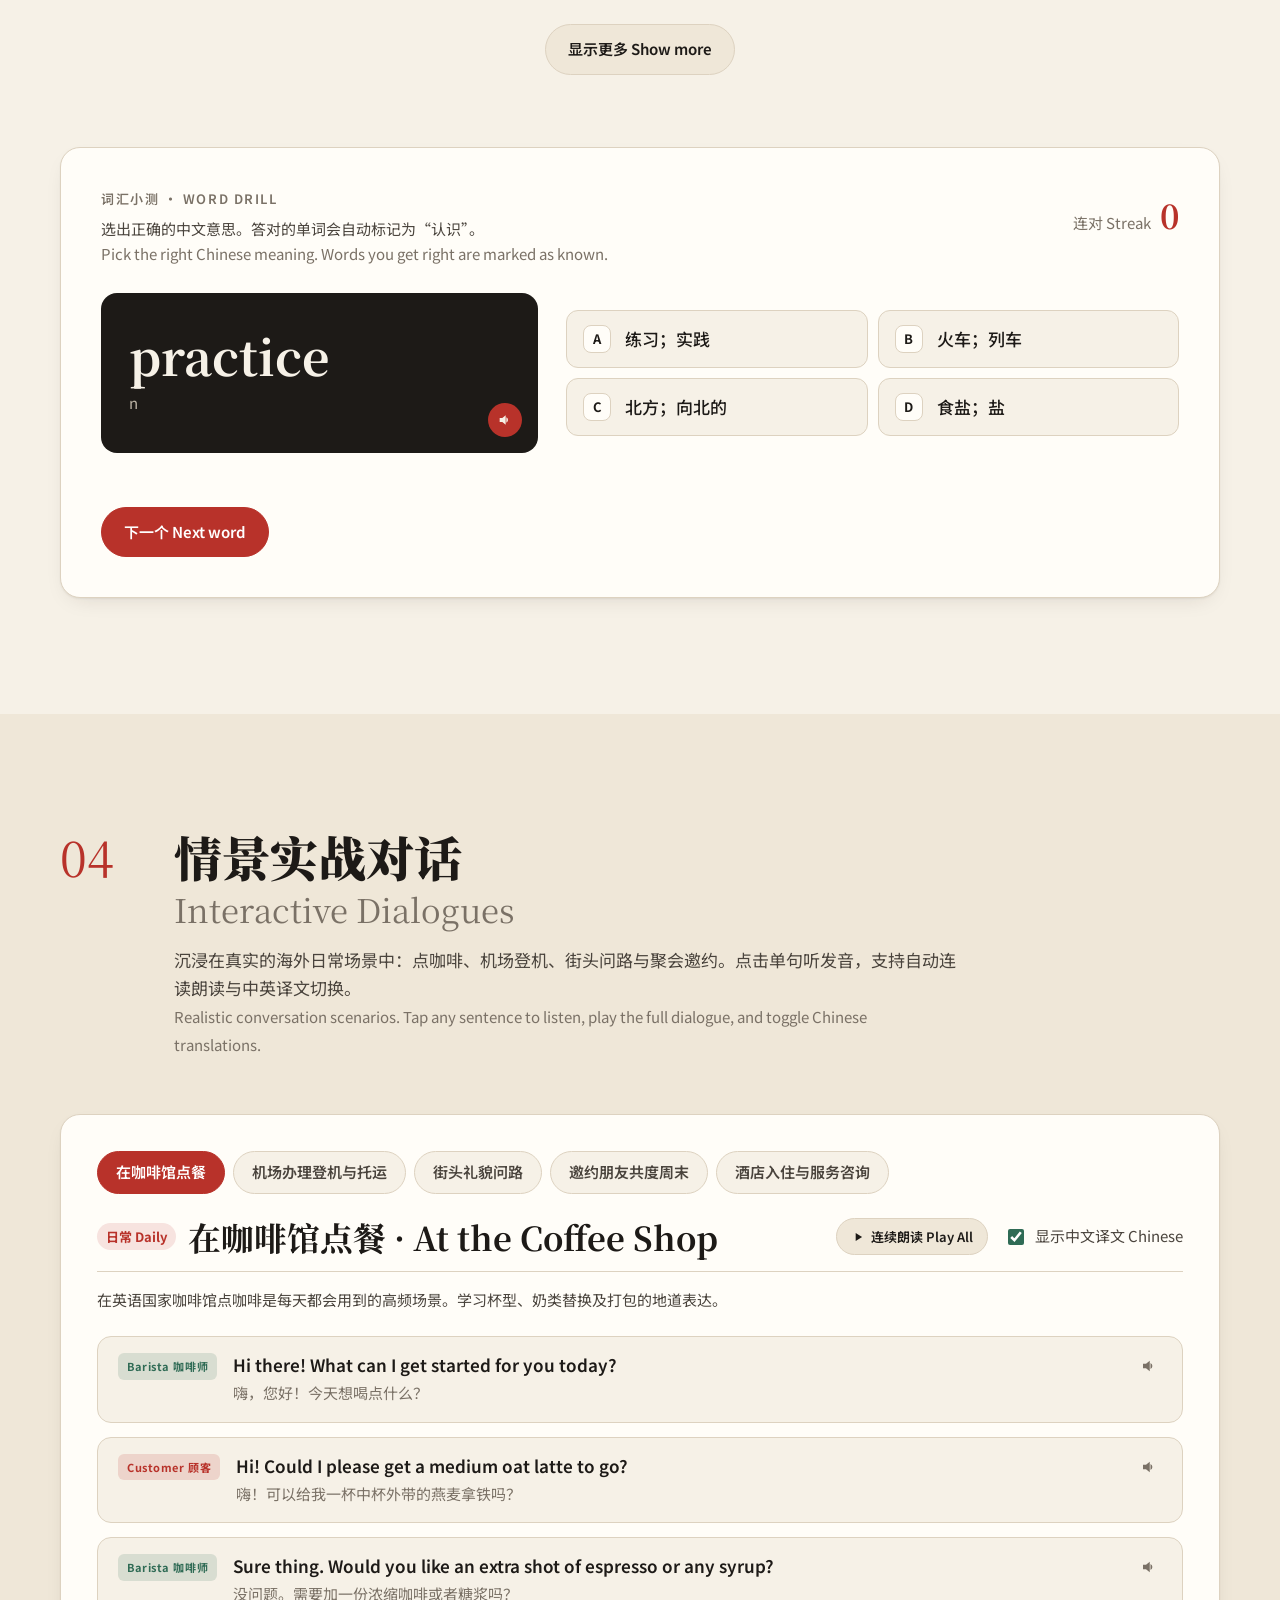
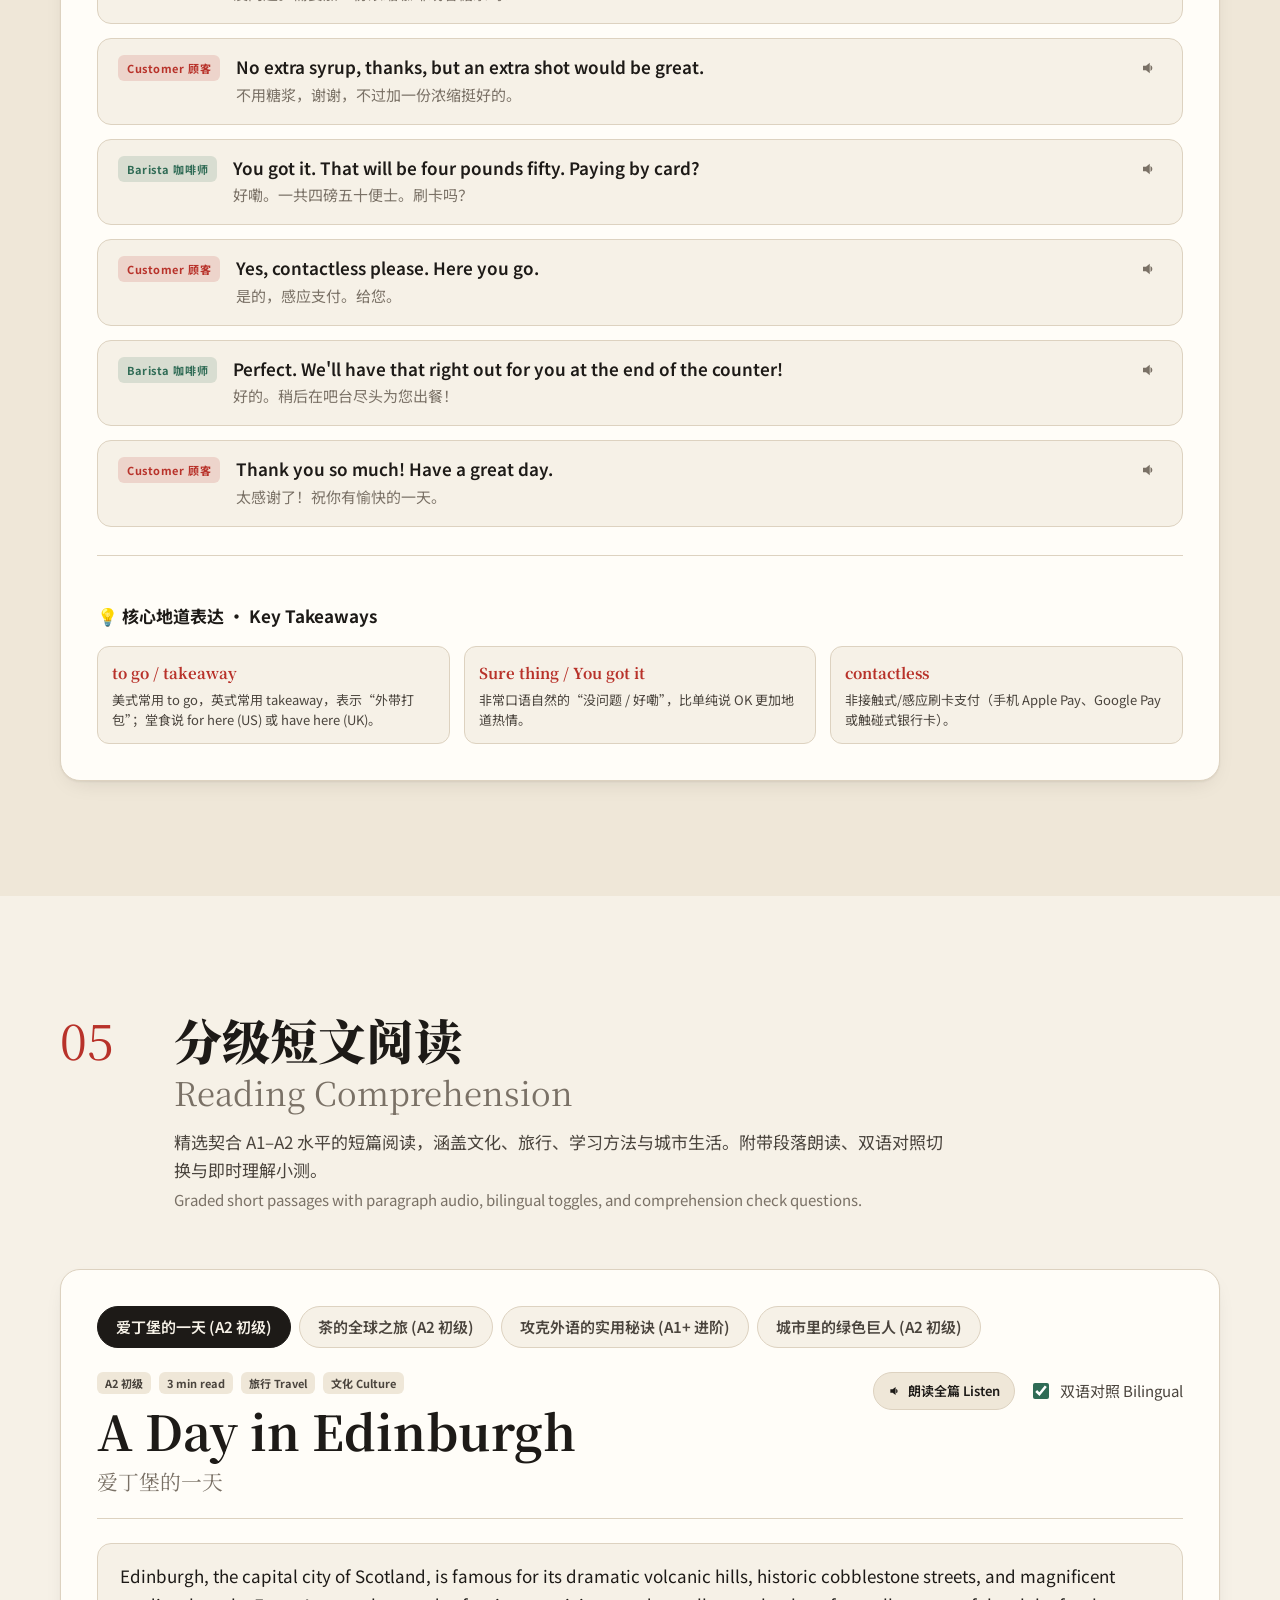
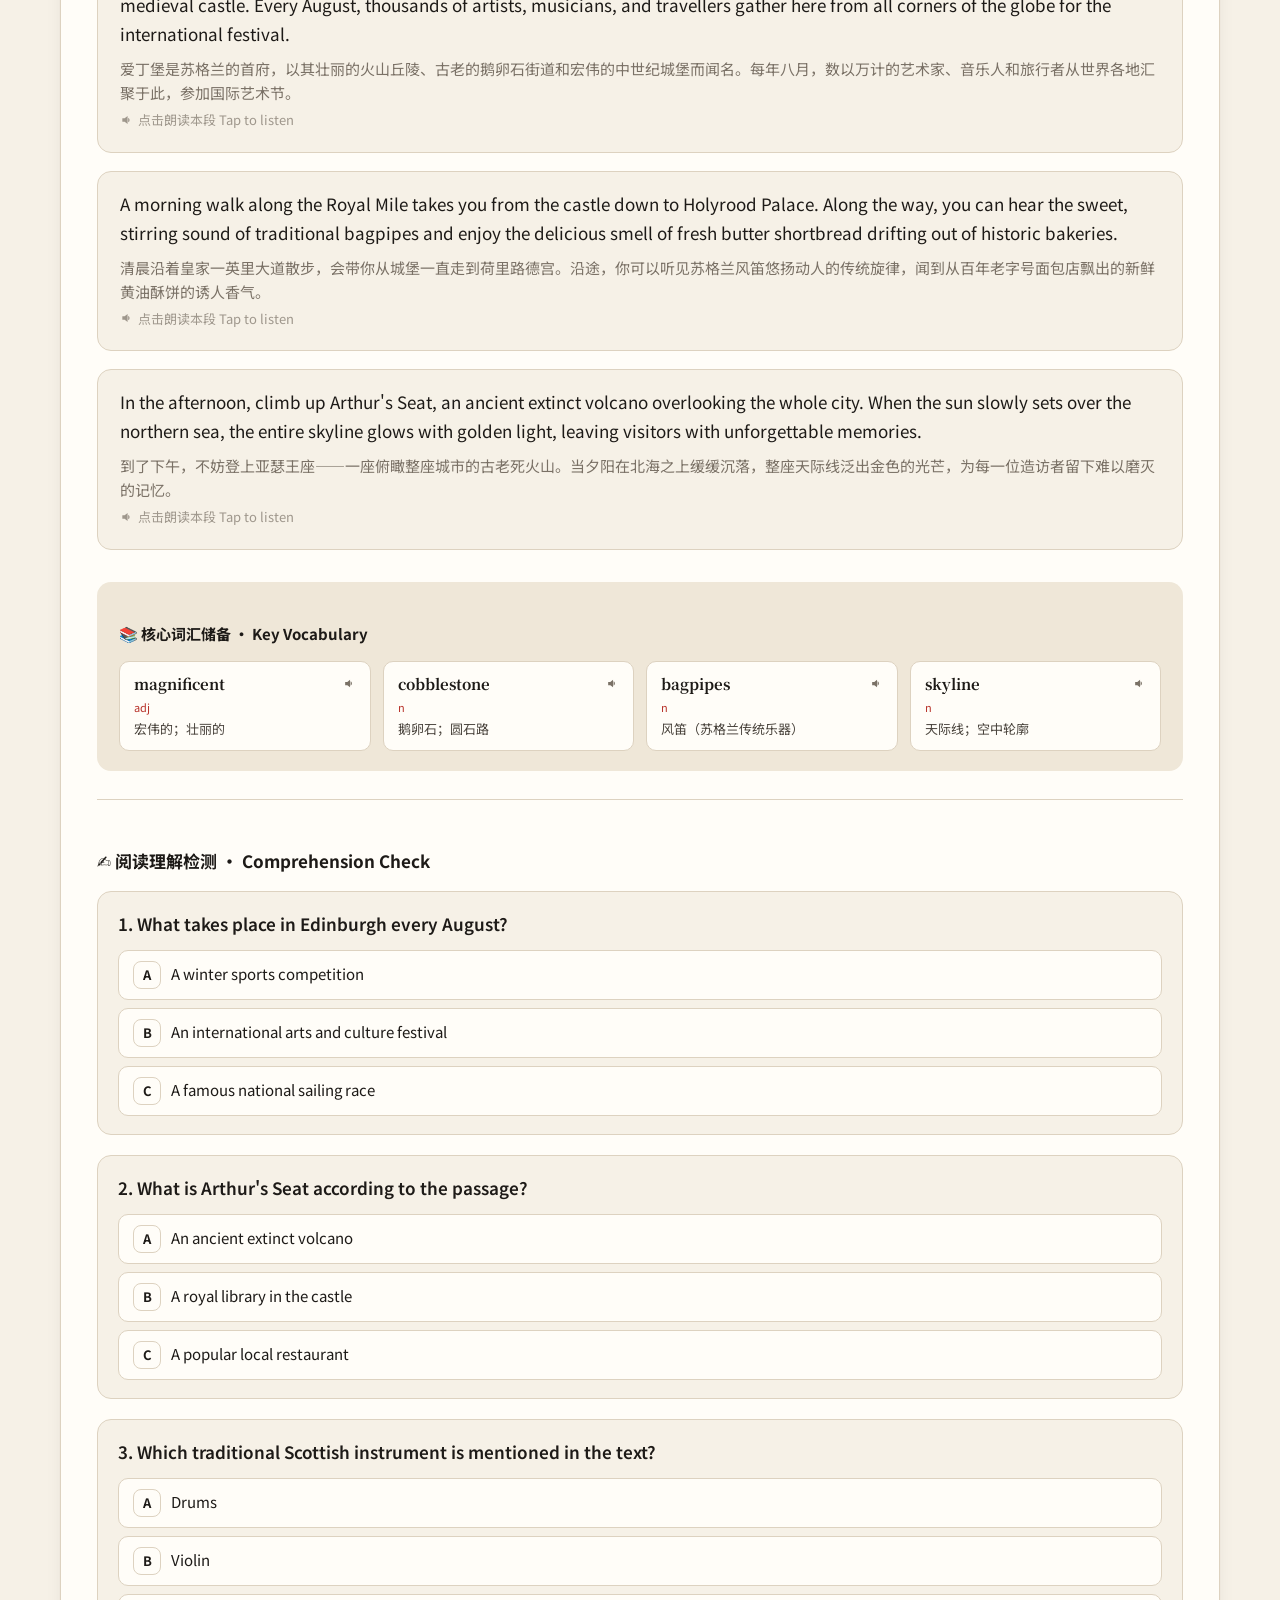
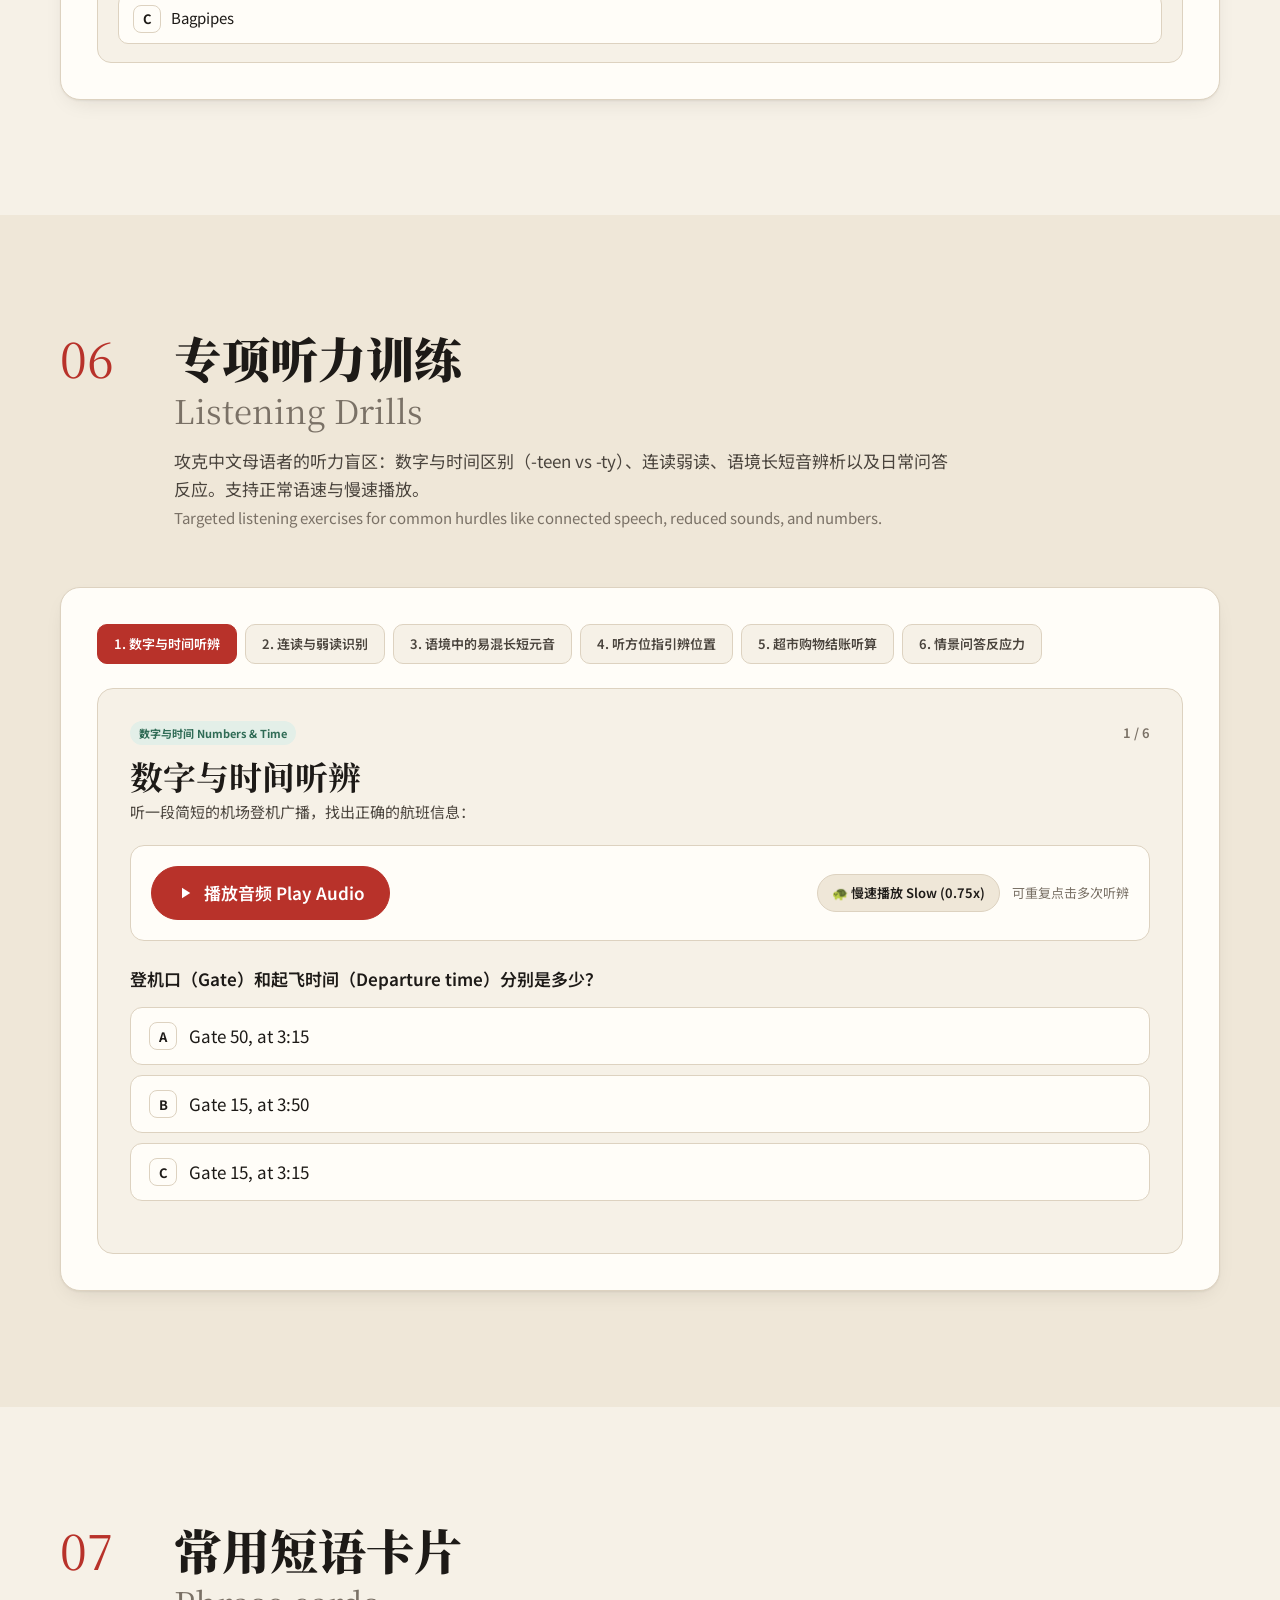
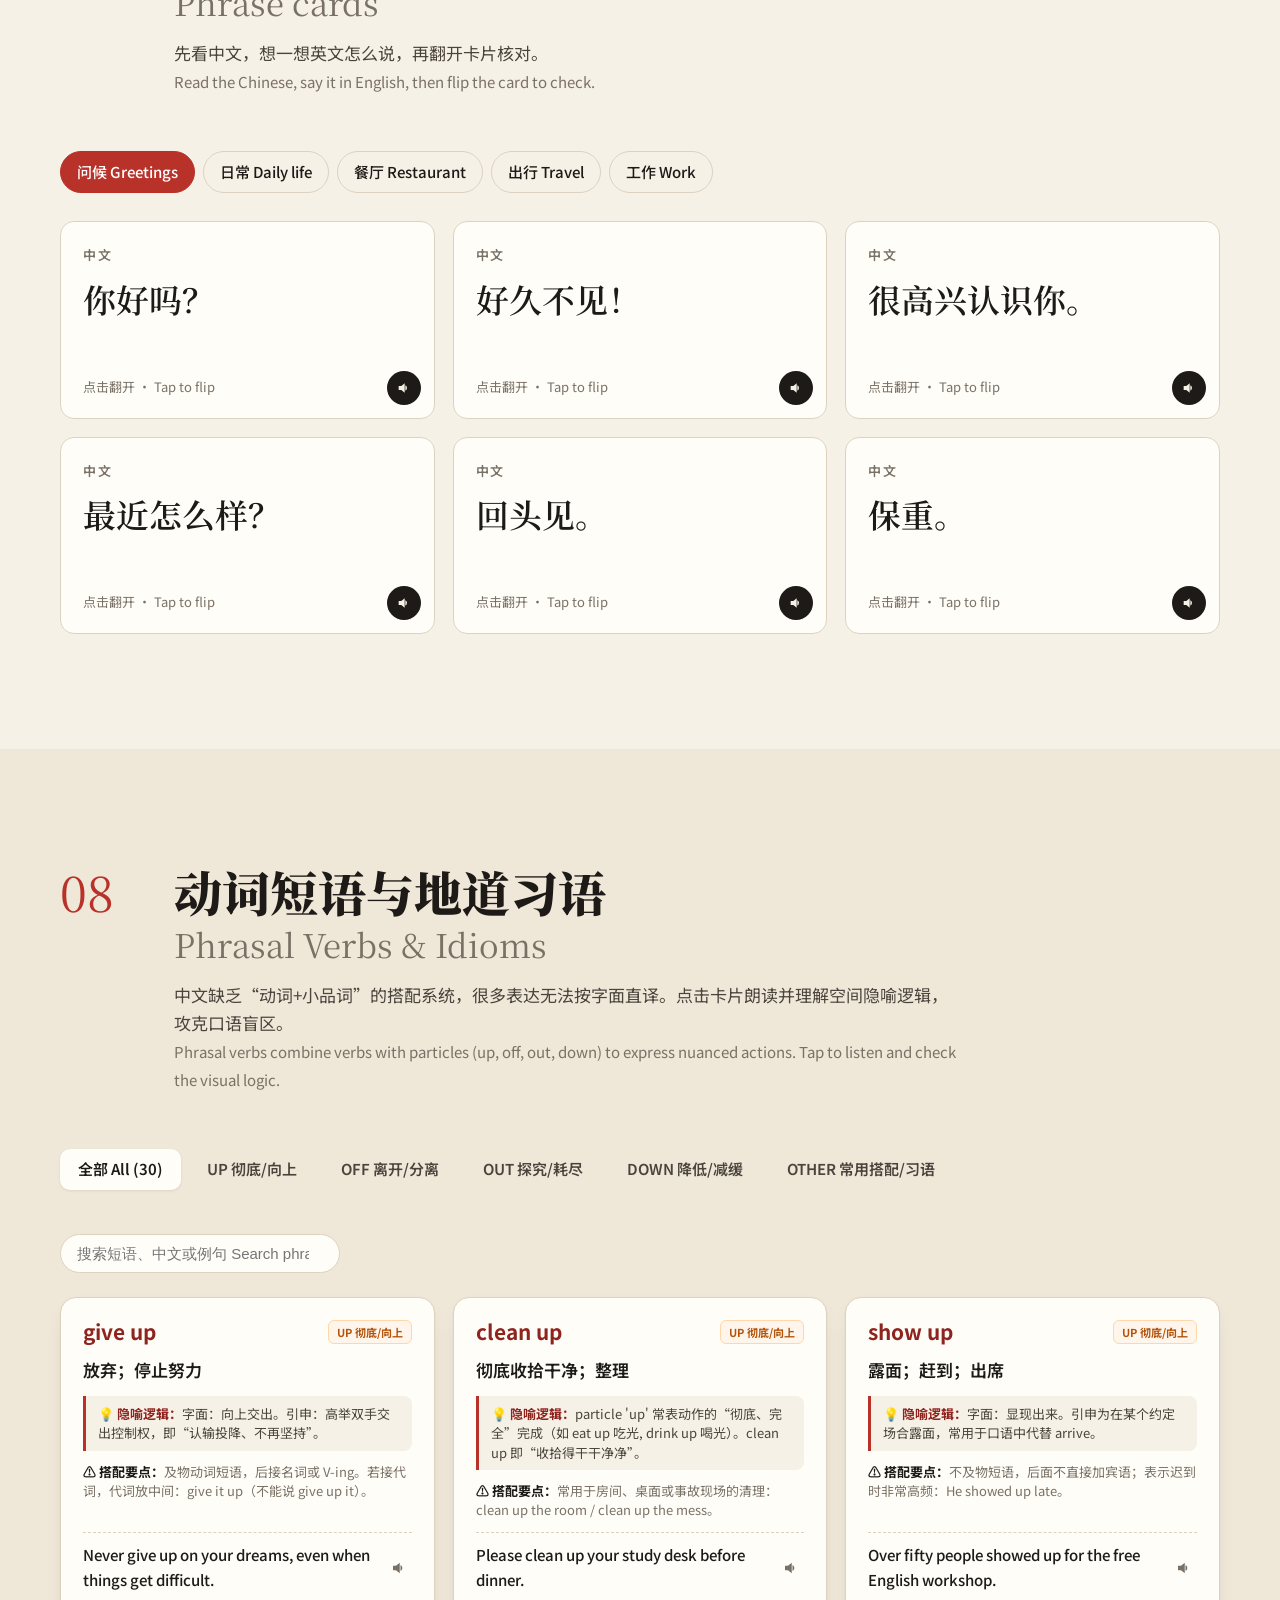
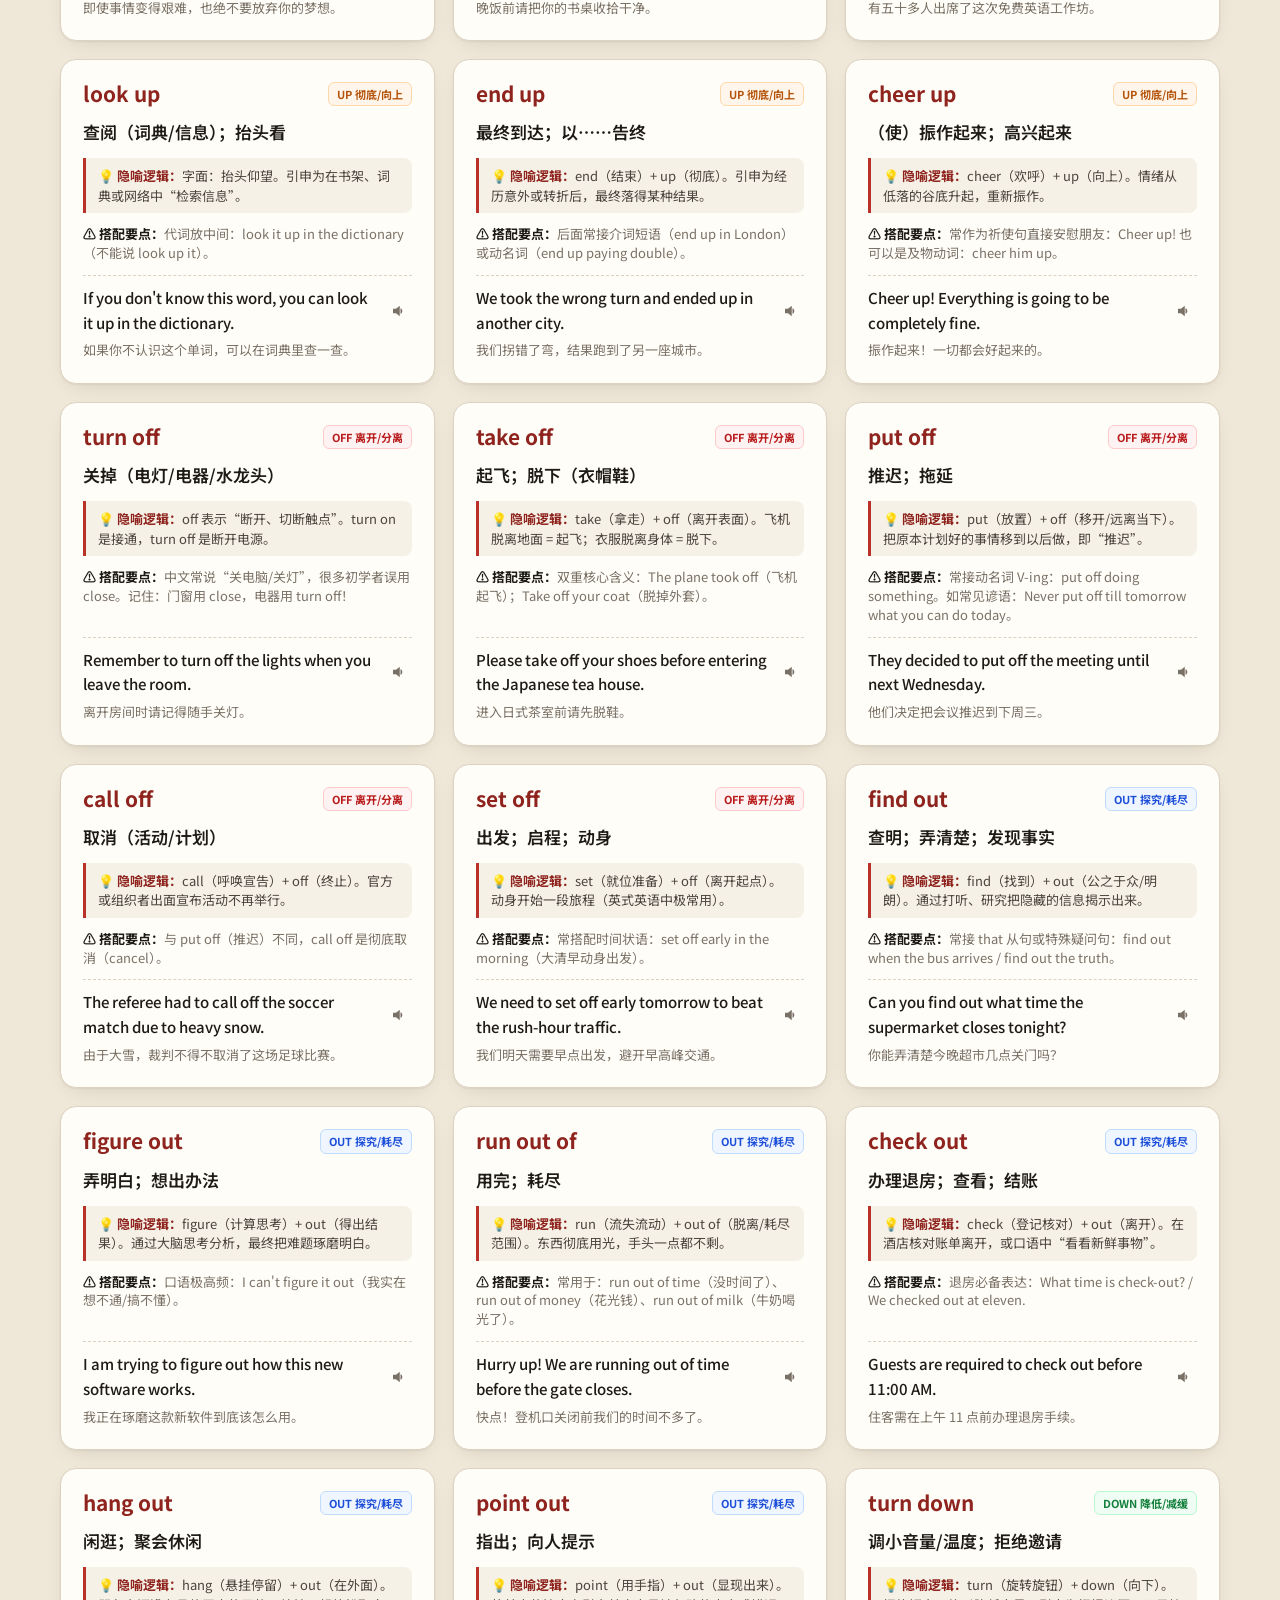
==== commit 5b4abfff: "Add contact email chang8alex8@gmail.com to website footer" ====
--- a/index.html
+++ b/index.html
@@ -571,8 +571,10 @@
       <div>
         <p class="brand"><span class="seal" aria-hidden="true">英</span><span class="brand-name">CNn1English</span></p>
         <p class="foot-note">一个为中文母语者设计的免费英语学习资源。<br>A free teaching and studying resource for Mandarin speakers learning English.</p>
+        <p class="foot-contact">Contact / 咨询建议：<a href="mailto:chang8alex8@gmail.com">chang8alex8@gmail.com</a></p>
       </div>
       <p class="foot-links">
+        <a href="mailto:chang8alex8@gmail.com">Contact · 邮箱联系</a>
         <button type="button" class="theme-toggle" id="footer-theme-toggle" aria-label="Toggle dark mode">
           <svg class="theme-icon-sun" viewBox="0 0 24 24" aria-hidden="true"><circle cx="12" cy="12" r="5"></circle><path d="M12 1v2M12 21v2M4.22 4.22l1.42 1.42M18.36 18.36l1.42 1.42M1 12h2M21 12h2M4.22 19.78l1.42-1.42M18.36 5.64l1.42-1.42"></path></svg>
           <svg class="theme-icon-moon" viewBox="0 0 24 24" aria-hidden="true"><path d="M21 12.79A9 9 0 1 1 11.21 3 7 7 0 0 0 21 12.79z"></path></svg>
--- a/assets/style.css
+++ b/assets/style.css
@@ -174,7 +174,7 @@
 }
 img, svg { display: block; max-width: 100%; }
 a { color: inherit; }
-button { font: inherit; color: inherit; cursor: pointer; }
+button { font: inherit; color: inherit; cursor: pointer; border: none; background: transparent; }
 h1, h2, h3 { margin: 0; line-height: 1.15; font-weight: 700; }
 p { margin: 0; }
 :focus-visible { outline: 2px solid var(--red); outline-offset: 3px; border-radius: 6px; }
@@ -289,14 +289,37 @@
 
 .btn {
   display: inline-flex; align-items: center; justify-content: center; gap: 8px;
-  padding: 13px 22px; border-radius: 999px; font-weight: 600; font-size: var(--text-sm);
-  text-decoration: none; border: 1px solid transparent; transition: transform .2s var(--ease), background .2s, border-color .2s;
+  padding: 12px 22px; border-radius: 999px; font-weight: 600; font-size: var(--text-sm);
+  text-decoration: none; border: 1px solid transparent; transition: transform .2s var(--ease), background .2s, border-color .2s, color .2s;
+  background: transparent;
+  color: var(--ink);
+  cursor: pointer;
+  font-family: inherit;
+  user-select: none;
 }
 .btn:active { transform: translateY(1px); }
-.btn-primary { background: var(--red); color: #fff; }
-.btn-primary:hover { background: var(--red-deep); }
-.btn-ghost { border-color: var(--ink); }
-.btn-ghost:hover { background: var(--ink); color: var(--paper); }
+.btn-primary { background: var(--red); color: #fff !important; border-color: var(--red); }
+.btn-primary:hover { background: var(--red-deep); border-color: var(--red-deep); color: #fff !important; }
+.btn-ghost {
+  background: var(--paper-2);
+  border: 1px solid var(--line);
+  color: var(--ink);
+}
+.btn-ghost:hover {
+  background: var(--card);
+  border-color: var(--ink);
+  color: var(--ink);
+}
+[data-theme="dark"] .btn-ghost {
+  background: rgba(255, 255, 255, 0.08);
+  border-color: rgba(255, 255, 255, 0.16);
+  color: var(--ink);
+}
+[data-theme="dark"] .btn-ghost:hover {
+  background: rgba(255, 255, 255, 0.16);
+  border-color: rgba(255, 255, 255, 0.35);
+  color: #ffffff;
+}
 
 .hero-card {
   background: var(--card); border: 1px solid var(--line); border-radius: 20px;
@@ -771,6 +794,9 @@
 .site-footer { border-top: 1px solid var(--line); padding: 40px 0 48px; }
 .footer-inner { display: flex; justify-content: space-between; align-items: flex-end; gap: 24px; flex-wrap: wrap; }
 .foot-note { margin-top: 12px; font-size: var(--text-sm); color: var(--muted); }
+.foot-contact { margin-top: 8px; font-size: var(--text-sm); color: var(--muted); }
+.foot-contact a { color: var(--ink); text-decoration: none; border-bottom: 1px solid var(--line); font-weight: 500; transition: color .2s, border-color .2s; }
+.foot-contact a:hover { color: var(--red); border-color: var(--red); }
 .foot-links { display: flex; gap: 20px; font-size: var(--text-sm); }
 .foot-links a { text-decoration: none; border-bottom: 1px solid var(--line); }
 .foot-links a:hover { border-color: var(--red); color: var(--red); }
@@ -2974,3 +3000,85 @@
     order: 1;
   }
 }
+
+
+/* Teacher Hub Dark Mode Adjustments */
+[data-theme="dark"] .worksheet-card {
+  background: var(--card);
+  border-color: var(--line);
+}
+[data-theme="dark"] .worksheet-card.active-card {
+  border-color: var(--red);
+  box-shadow: 0 0 0 2px rgba(226, 91, 82, 0.35);
+}
+[data-theme="dark"] .card-actions .btn-ghost,
+[data-theme="dark"] .panel-box .btn-ghost {
+  background: rgba(255, 255, 255, 0.08);
+  border: 1px solid rgba(255, 255, 255, 0.16);
+  color: var(--ink);
+}
+[data-theme="dark"] .card-actions .btn-ghost:hover,
+[data-theme="dark"] .panel-box .btn-ghost:hover {
+  background: rgba(255, 255, 255, 0.16);
+  border-color: rgba(255, 255, 255, 0.35);
+  color: #ffffff;
+}
+[data-theme="dark"] .level-btn {
+  background: rgba(255, 255, 255, 0.06);
+  border-color: rgba(255, 255, 255, 0.12);
+  color: var(--muted);
+}
+[data-theme="dark"] .level-btn:hover {
+  color: var(--ink);
+  border-color: rgba(255, 255, 255, 0.25);
+}
+[data-theme="dark"] .level-btn.active {
+  background: var(--ink);
+  color: var(--paper);
+}
+[data-theme="dark"] .category-pill {
+  background: var(--card);
+  border-color: var(--line);
+  color: var(--ink-2);
+}
+[data-theme="dark"] .category-pill:hover {
+  border-color: var(--ink);
+  color: var(--ink);
+}
+[data-theme="dark"] .category-pill.active {
+  background: var(--red);
+  color: #ffffff;
+  border-color: var(--red);
+}
+[data-theme="dark"] .search-box input {
+  background: var(--card);
+  border-color: var(--line);
+  color: var(--ink);
+}
+[data-theme="dark"] .nav-btn-back,
+[data-theme="dark"] .nav-btn-studio {
+  background: rgba(255, 255, 255, 0.06);
+  border-color: rgba(255, 255, 255, 0.12);
+  color: var(--ink);
+}
+[data-theme="dark"] .nav-btn-back:hover,
+[data-theme="dark"] .nav-btn-studio:hover {
+  background: rgba(255, 255, 255, 0.12);
+  border-color: rgba(255, 255, 255, 0.25);
+  color: #ffffff;
+}
+[data-theme="dark"] .nav-btn-teachers {
+  background: rgba(226, 91, 82, 0.15);
+  border-color: rgba(226, 91, 82, 0.3);
+  color: var(--red);
+}
+[data-theme="dark"] .nav-btn-teachers:hover {
+  background: var(--red);
+  color: #ffffff;
+}
+[data-theme="dark"] .form-input,
+[data-theme="dark"] .form-textarea {
+  background: var(--paper-2);
+  border-color: var(--line);
+  color: var(--ink);
+}
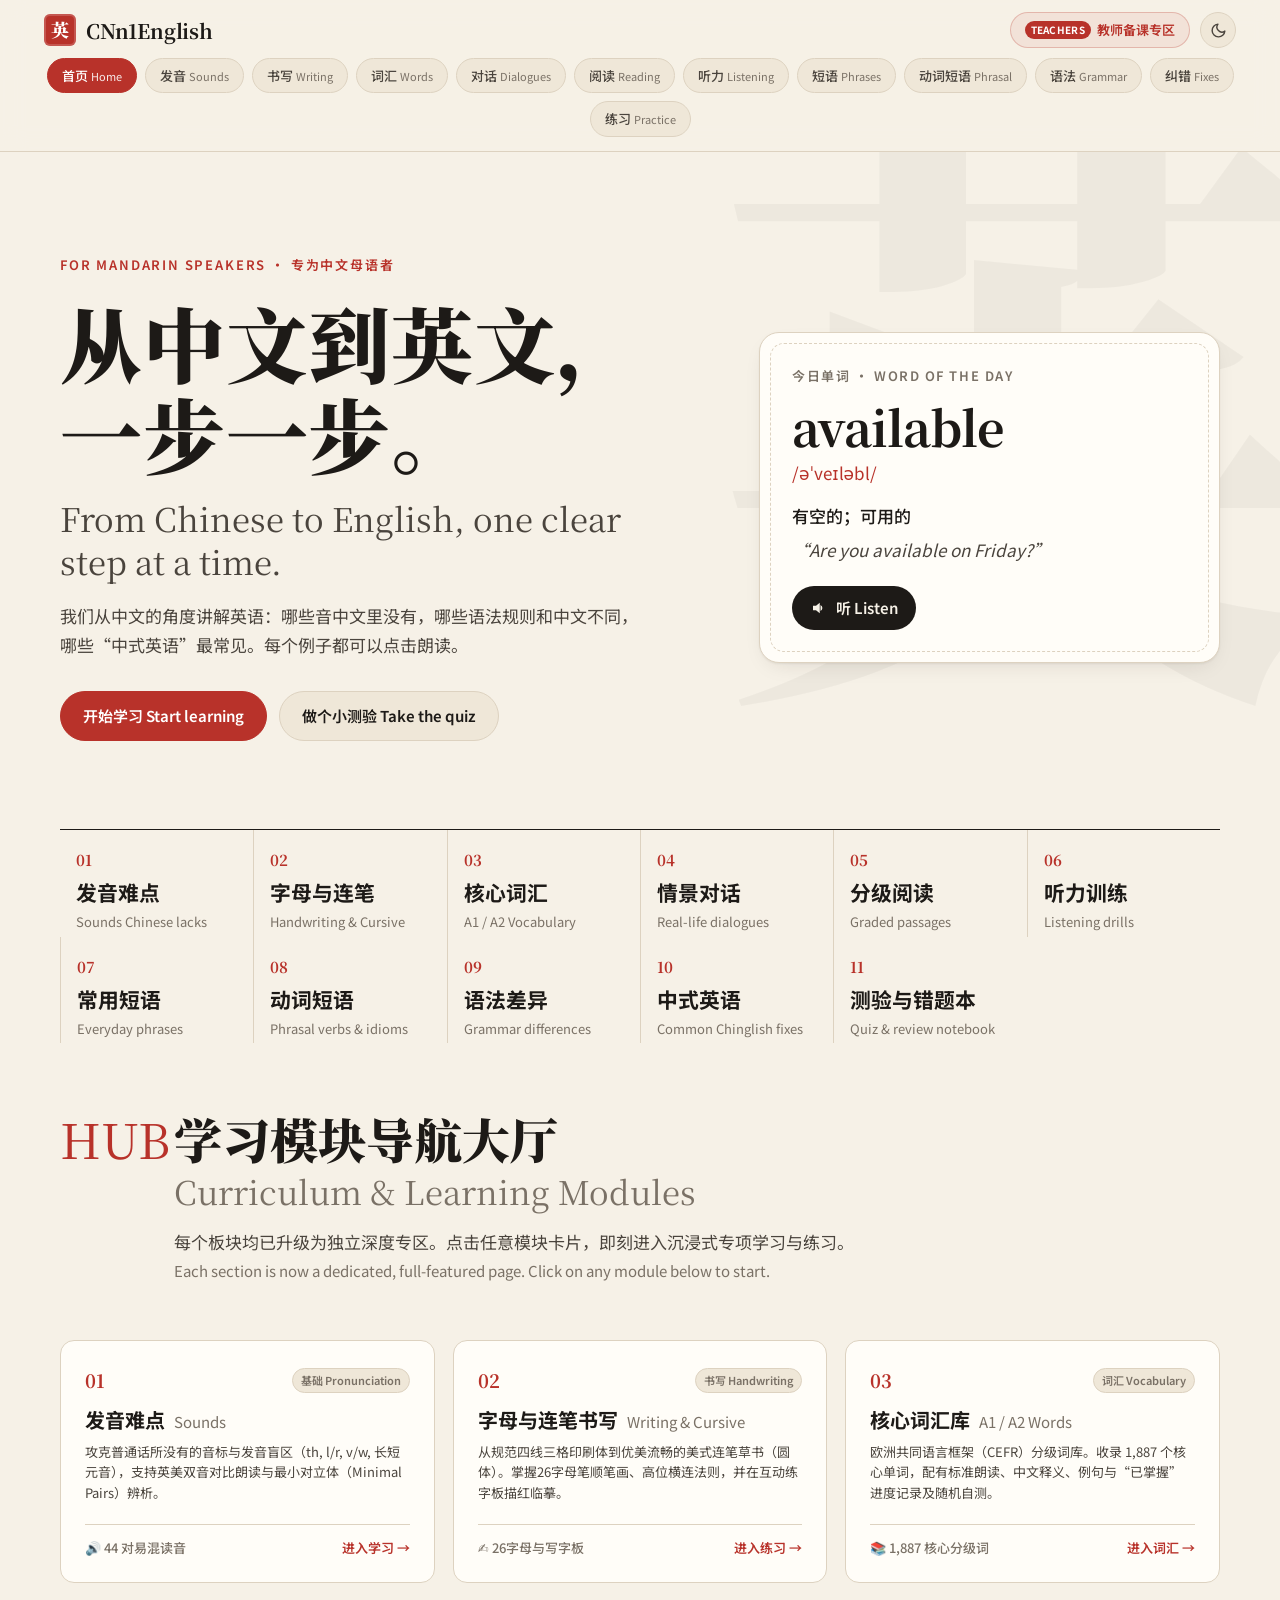
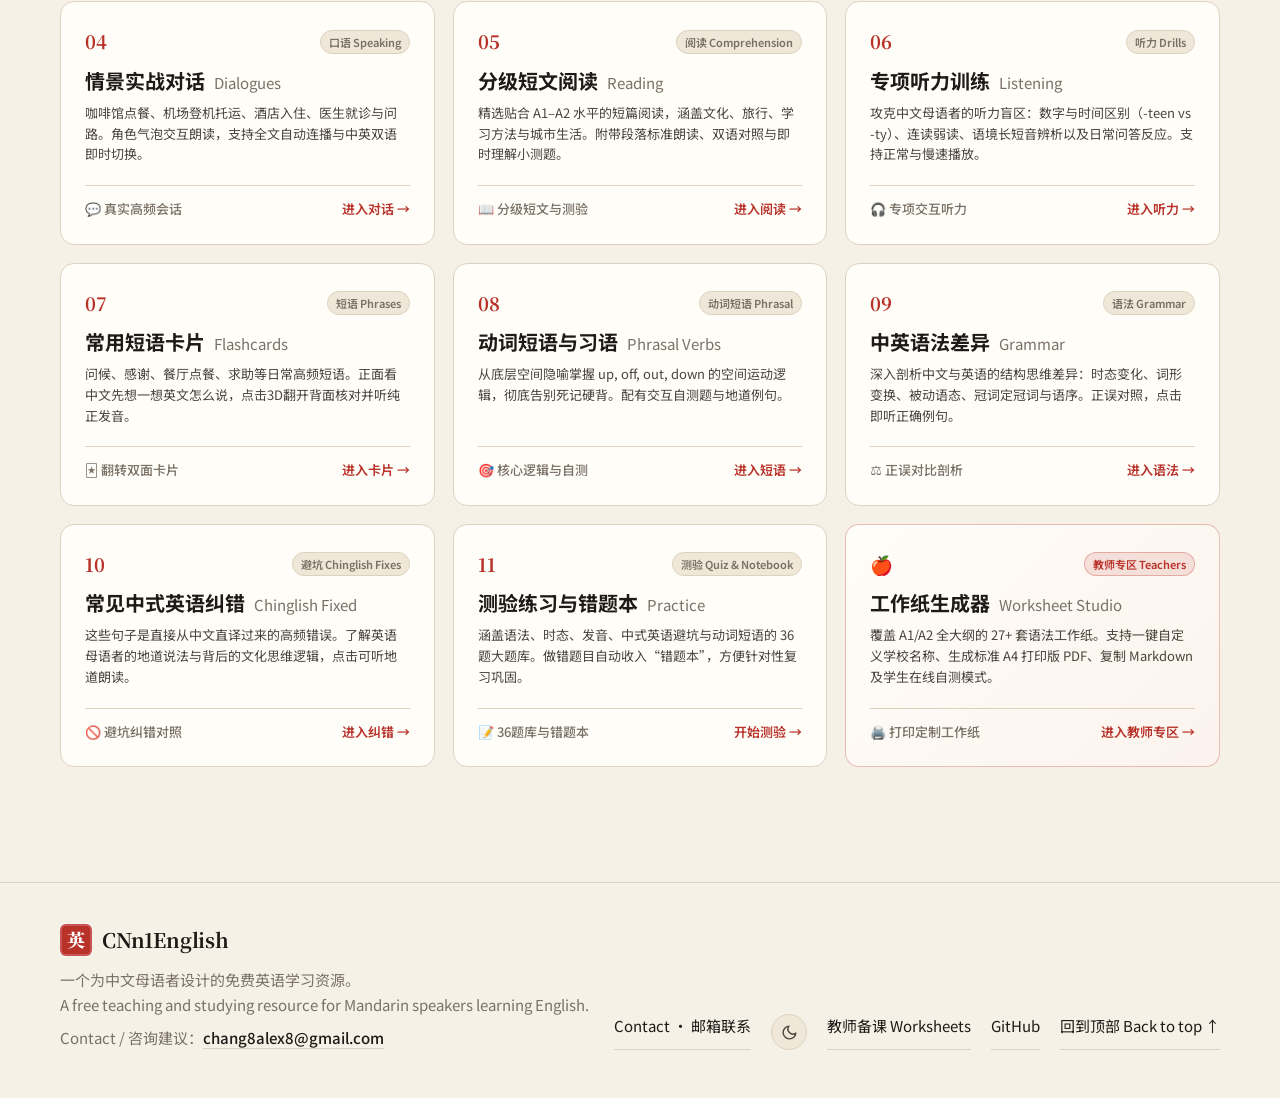
==== commit a9e17c4a: "Convert website into multi-page architecture with dedicated pages for all 11 curriculum modules and " ====
--- a/index.html
+++ b/index.html
@@ -3,8 +3,8 @@
 <head>
   <meta charset="utf-8">
   <meta name="viewport" content="width=device-width, initial-scale=1">
-  <title>CNn1English · 中文母语者的英语学习站</title>
-  <meta name="description" content="A teaching and studying resource for Mandarin speakers to learn English — pronunciation, phrases, grammar and practice. 为中文母语者设计的英语学习资源。">
+  <title>CNn1English · 中文母语者的英语学习站 | CNn1English</title>
+  <meta name="description" content="A teaching and studying resource for Mandarin speakers to learn English. 为中文母语者设计的英语学习资源。">
   <link rel="icon" href="data:image/svg+xml,%3Csvg xmlns='http://www.w3.org/2000/svg' viewBox='0 0 32 32'%3E%3Crect width='32' height='32' rx='6' fill='%23b8322a'/%3E%3Ctext x='16' y='23' font-size='19' text-anchor='middle' fill='%23fff' font-family='serif'%3E英%3C/text%3E%3C/svg%3E">
   <link rel="preconnect" href="https://fonts.googleapis.com">
   <link rel="preconnect" href="https://fonts.gstatic.com" crossorigin>
@@ -27,10 +27,9 @@
 </head>
 <body>
   <a class="skip" href="#main">Skip to content · 跳到正文</a>
-
-  <header class="site-header">
+  <header class="site-header" id="top">
     <div class="header-top">
-      <a class="brand" href="#top" aria-label="CNn1English home">
+      <a class="brand" href="index.html" aria-label="CNn1English home">
         <span class="seal" aria-hidden="true">英</span>
         <span class="brand-name">CNn1English</span>
       </a>
@@ -50,22 +49,22 @@
       </div>
     </div>
     <nav class="nav" aria-label="Main">
-      <a href="#sounds">发音 <span>Sounds</span></a>
-      <a href="#writing">书写 <span>Writing</span></a>
-      <a href="#vocab">词汇 <span>Words</span></a>
-      <a href="#dialogues">对话 <span>Dialogues</span></a>
-      <a href="#reading">阅读 <span>Reading</span></a>
-      <a href="#listening">听力 <span>Listening</span></a>
-      <a href="#phrases">短语 <span>Phrases</span></a>
-      <a href="#phrasal-verbs">动词短语 <span>Phrasal</span></a>
-      <a href="#grammar">语法 <span>Grammar</span></a>
-      <a href="#mistakes">纠错 <span>Fixes</span></a>
-      <a href="#practice">练习 <span>Practice</span></a>
+      <a href="index.html" class="active">首页 <span>Home</span></a>
+      <a href="sounds.html">发音 <span>Sounds</span></a>
+      <a href="writing.html">书写 <span>Writing</span></a>
+      <a href="vocab.html">词汇 <span>Words</span></a>
+      <a href="dialogues.html">对话 <span>Dialogues</span></a>
+      <a href="reading.html">阅读 <span>Reading</span></a>
+      <a href="listening.html">听力 <span>Listening</span></a>
+      <a href="phrases.html">短语 <span>Phrases</span></a>
+      <a href="phrasal-verbs.html">动词短语 <span>Phrasal</span></a>
+      <a href="grammar.html">语法 <span>Grammar</span></a>
+      <a href="mistakes.html">纠错 <span>Fixes</span></a>
+      <a href="practice.html">练习 <span>Practice</span></a>
     </nav>
   </header>
-
   <main id="main">
-    <!-- HERO -->
+<!-- HERO -->
     <section class="hero" id="top">
       <div class="wrap hero-grid">
         <div class="hero-copy">
@@ -77,8 +76,8 @@
           <p class="hero-en">From Chinese to English, one clear step at a time.</p>
           <p class="hero-lede">我们从中文的角度讲解英语：哪些音中文里没有，哪些语法规则和中文不同，哪些“中式英语”最常见。每个例子都可以点击朗读。</p>
           <div class="hero-actions">
-            <a class="btn btn-primary" href="#sounds">开始学习 Start learning</a>
-            <a class="btn btn-ghost" href="#practice">做个小测验 Take the quiz</a>
+            <a class="btn btn-primary" href="sounds.html">开始学习 Start learning</a>
+            <a class="btn btn-ghost" href="practice.html">做个小测验 Take the quiz</a>
           </div>
         </div>
         <aside class="hero-card" aria-label="Word of the day">
@@ -95,477 +94,206 @@
       </div>
       <div class="wrap path">
         <ol class="path-list">
-          <li><a href="#sounds"><b>01</b><span>发音难点</span><small>Sounds Chinese lacks</small></a></li>
-          <li><a href="#writing"><b>02</b><span>字母与连笔</span><small>Handwriting & Cursive</small></a></li>
-          <li><a href="#vocab"><b>03</b><span>核心词汇</span><small>A1 / A2 Vocabulary</small></a></li>
-          <li><a href="#dialogues"><b>04</b><span>情景对话</span><small>Real-life dialogues</small></a></li>
-          <li><a href="#reading"><b>05</b><span>分级阅读</span><small>Graded passages</small></a></li>
-          <li><a href="#listening"><b>06</b><span>听力训练</span><small>Listening drills</small></a></li>
-          <li><a href="#phrases"><b>07</b><span>常用短语</span><small>Everyday phrases</small></a></li>
-          <li><a href="#phrasal-verbs"><b>08</b><span>动词短语</span><small>Phrasal verbs & idioms</small></a></li>
-          <li><a href="#grammar"><b>09</b><span>语法差异</span><small>Grammar differences</small></a></li>
-          <li><a href="#mistakes"><b>10</b><span>中式英语</span><small>Common Chinglish fixes</small></a></li>
-          <li><a href="#practice"><b>11</b><span>测验与错题本</span><small>Quiz & review notebook</small></a></li>
+          <li><a href="sounds.html"><b>01</b><span>发音难点</span><small>Sounds Chinese lacks</small></a></li>
+          <li><a href="writing.html"><b>02</b><span>字母与连笔</span><small>Handwriting & Cursive</small></a></li>
+          <li><a href="vocab.html"><b>03</b><span>核心词汇</span><small>A1 / A2 Vocabulary</small></a></li>
+          <li><a href="dialogues.html"><b>04</b><span>情景对话</span><small>Real-life dialogues</small></a></li>
+          <li><a href="reading.html"><b>05</b><span>分级阅读</span><small>Graded passages</small></a></li>
+          <li><a href="listening.html"><b>06</b><span>听力训练</span><small>Listening drills</small></a></li>
+          <li><a href="phrases.html"><b>07</b><span>常用短语</span><small>Everyday phrases</small></a></li>
+          <li><a href="phrasal-verbs.html"><b>08</b><span>动词短语</span><small>Phrasal verbs & idioms</small></a></li>
+          <li><a href="grammar.html"><b>09</b><span>语法差异</span><small>Grammar differences</small></a></li>
+          <li><a href="mistakes.html"><b>10</b><span>中式英语</span><small>Common Chinglish fixes</small></a></li>
+          <li><a href="practice.html"><b>11</b><span>测验与错题本</span><small>Quiz & review notebook</small></a></li>
         </ol>
       </div>
     </section>
-
-    <!-- SOUNDS -->
-    <section class="section" id="sounds">
+    <!-- CURRICULUM HUB / MODULES OVERVIEW -->
+    <section class="section section-hub" id="modules">
       <div class="wrap">
         <header class="section-head">
-          <p class="section-num">01</p>
+          <p class="section-num">HUB</p>
           <div>
-            <h2>发音难点 <span class="h-en">Tricky sounds</span></h2>
-            <p class="section-intro">这些音在普通话里不存在或区别不明显。点击每个单词听标准发音，然后跟读，注意对比。<br><span class="en-note">These sounds don't exist in Mandarin, or the difference isn't used. Tap each word to hear it, then repeat.</span></p>
+            <h2>学习模块导航大厅 <span class="h-en">Curriculum &amp; Learning Modules</span></h2>
+            <p class="section-intro">
+              每个板块均已升级为独立深度专区。点击任意模块卡片，即刻进入沉浸式专项学习与练习。<br>
+              <span class="en-note">Each section is now a dedicated, full-featured page. Click on any module below to start.</span>
+            </p>
           </div>
         </header>
-        <div class="sound-grid" id="sound-grid"></div>
-        <p class="tip"><b>小提示 Tip：</b>使用 Chrome、Edge 或 Safari 获得最佳朗读效果。可以在下方选择美式或英式口音。</p>
-        <div class="accent-toggle" role="radiogroup" aria-label="Accent">
-          <button type="button" role="radio" aria-checked="true" data-lang="en-US">美式 US</button>
-          <button type="button" role="radio" aria-checked="false" data-lang="en-GB">英式 UK</button>
-          <label class="rate">语速 Speed
-            <input type="range" id="rate" min="0.5" max="1.2" step="0.1" value="0.9">
-          </label>
-        </div>
-      </div>
-    </section>
-
-    <!-- WRITING & CURSIVE -->
-    <section class="section section-writing" id="writing">
-      <div class="wrap">
-        <header class="section-head">
-          <p class="section-num">02</p>
-          <div>
-            <h2>字母规范书写与连写 <span class="h-en">Letter Writing &amp; Cursive</span></h2>
-            <p class="section-intro">掌握标准四线三格规范印刷体与优雅美式连笔草书（圆体）。包含26个字母笔画笔顺、中格占位规范、高位横连法则与互动描红练字板。<br><span class="en-note">Master English letter formation on four-line guidelines, stroke order, zoning, cursive connections, and essential handwriting techniques.</span></p>
-          </div>
-        </header>
-
-        <!-- Sub-navigation tabs -->
-        <div class="writing-tabs" role="tablist" aria-label="Writing sections">
-          <button type="button" class="tab-btn active" role="tab" aria-selected="true" data-tab="letters">
-            26字母四线三格 · Letters A–Z
-          </button>
-          <button type="button" class="tab-btn" role="tab" aria-selected="false" data-tab="cursive">
-            连笔核心法则 · Cursive Rules
-          </button>
-          <button type="button" class="tab-btn" role="tab" aria-selected="false" data-tab="pitfalls">
-            易错辨析与规范 · Common Pitfalls
-          </button>
-          <button type="button" class="tab-btn" role="tab" aria-selected="false" data-tab="canvas">
-            互动写字板 · Practice Canvas
-          </button>
-        </div>
-
-        <!-- TAB 1: 26 Letters & 4-Line Grid Explorer -->
-        <div class="writing-tab-panel active" id="panel-letters">
-          <div class="letter-picker" id="letter-picker" aria-label="Select letter"></div>
-          <div class="letter-card" id="letter-card"></div>
-        </div>
-
-        <!-- TAB 2: Cursive Joining Rules & Word Gallery -->
-        <div class="writing-tab-panel" id="panel-cursive" hidden>
-          <div class="cursive-rules-grid" id="cursive-rules-grid"></div>
-          <div class="cursive-showcase">
-            <div class="cursive-showcase-head">
-              <h3>高频连笔词汇与签名演示 <span class="h-en">Cursive Words &amp; Signatures</span></h3>
-              <p>点击小喇叭听纯正读音，或点击“在画板临摹”一键将单词载入下方练字板进行描红。</p>
-            </div>
-            <div class="cursive-words-grid" id="cursive-words-grid"></div>
-          </div>
-        </div>
-
-        <!-- TAB 3: Common Pitfalls & Guidelines -->
-        <div class="writing-tab-panel" id="panel-pitfalls" hidden>
-          <div class="pitfalls-grid" id="pitfalls-grid"></div>
-          <div class="fourline-anatomy">
-            <h3>四线三格标准占格图解 <span class="h-en">The 4-Line 3-Space System</span></h3>
-            <div class="anatomy-visual">
-              <div class="anatomy-zone zone-upper">
-                <span class="zone-tag">上格 Upper Zone</span>
-                <span class="zone-letters">b, d, f, h, k, l, t 及全部大写字母 A–Z</span>
-              </div>
-              <div class="anatomy-zone zone-middle">
-                <span class="zone-tag">中格 Middle Zone (核心基石)</span>
-                <span class="zone-letters">a, c, e, m, n, o, r, s, u, v, w, x, z (严格紧贴中线与基线)</span>
-              </div>
-              <div class="anatomy-zone zone-lower">
-                <span class="zone-tag">下格 Lower Zone (下垂字母)</span>
-                <span class="zone-letters">g, j, p, q, y (尾部深入下格)</span>
-              </div>
-            </div>
-          </div>
-        </div>
-
-        <!-- TAB 4: Interactive Practice Board (Canvas) -->
-        <div class="writing-tab-panel" id="panel-canvas" hidden>
-          <div class="canvas-workspace">
-            <div class="canvas-toolbar">
-              <div class="tool-group">
-                <span class="tool-label">描红底样:</span>
-                <select id="canvas-trace-select" class="canvas-select" aria-label="Select letter or word to trace"></select>
-                <button type="button" class="btn-tool active" id="canvas-toggle-trace">底样: 开</button>
-                <button type="button" class="btn-tool" id="canvas-font-mode">字体: 连笔草书</button>
-              </div>
-
-              <div class="tool-group">
-                <span class="tool-label">笔刷:</span>
-                <div class="color-swatches" id="color-swatches">
-                  <button type="button" class="color-btn active" data-color="#18181b" style="background:#18181b;" title="墨黑"></button>
-                  <button type="button" class="color-btn" data-color="#1d4ed8" style="background:#1d4ed8;" title="圆珠笔蓝"></button>
-                  <button type="button" class="color-btn" data-color="#b8322a" style="background:#b8322a;" title="中国红"></button>
-                  <button type="button" class="color-btn" data-color="#4b5563" style="background:#4b5563;" title="铅笔灰"></button>
-                </div>
-                <label class="slider-label">粗细
-                  <input type="range" id="pen-size" min="2" max="10" value="4">
-                </label>
-              </div>
-
-              <div class="tool-group actions">
-                <button type="button" class="btn-tool" id="canvas-undo" title="撤回上一笔">
-                  <svg viewBox="0 0 24 24" class="tool-icon"><path d="M12.5 8c-2.65 0-5.05.99-6.9 2.6L2 7v9h9l-3.62-3.62c1.39-1.16 3.16-1.88 5.12-1.88 3.54 0 6.55 2.31 7.6 5.5l2.37-.78C21.08 11.03 17.15 8 12.5 8z"/></svg>
-                  撤回 Undo
-                </button>
-                <button type="button" class="btn-tool" id="canvas-clear" title="清空画板">
-                  <svg viewBox="0 0 24 24" class="tool-icon"><path d="M6 19c0 1.1.9 2 2 2h8c1.1 0 2-.9 2-2V7H6v12zM19 4h-3.5l-1-1h-5l-1 1H5v2h14V4z"/></svg>
-                  清空 Clear
-                </button>
-                <button type="button" class="btn-tool btn-primary-tool" id="canvas-save" title="保存我的书写为高清图片">
-                  <svg viewBox="0 0 24 24" class="tool-icon"><path d="M19.35 10.04C18.67 6.59 15.64 4 12 4 9.11 4 6.6 5.64 5.35 8.04 2.34 8.36 0 10.91 0 14c0 3.31 2.69 6 6 6h13c2.76 0 5-2.24 5-5 0-2.64-2.05-4.78-4.65-4.96zM17 13l-5 5-5-5h3V9h4v4h3z"/></svg>
-                  保存字帖 Save
-                </button>
-              </div>
-            </div>
-
-            <div class="canvas-wrapper">
-              <canvas id="practice-canvas" width="1000" height="380"></canvas>
-              <div class="canvas-hint">支持鼠标、触控屏及 Apple Pencil / 手写笔临摹书写 · Touch, Stylus &amp; Mouse enabled</div>
-            </div>
-          </div>
-        </div>
-      </div>
-    </section>
-
-    <!-- VOCAB -->
-    <section class="section section-vocab" id="vocab">
-      <div class="wrap">
-        <header class="section-head">
-          <p class="section-num">03</p>
-          <div>
-            <h2>核心词汇 <span class="h-en">Vocabulary (A1 / A2)</span></h2>
-            <p class="section-intro">欧洲语言共同参考框架（CEFR）等级词汇库。当前级别共收录 <b id="vocab-total">0</b> 个单词，包含中文释义、例句与标准发音。点击单词听读音，勾选“认识”记录进度。<br><span class="en-note">CEFR A1 and A2 vocabulary lists with Chinese definitions, examples, audio, and progress tracking.</span></p>
-          </div>
-        </header>
-
-        <div class="level-tabs" role="tablist" aria-label="Vocabulary level">
-          <button type="button" class="tab-btn active" role="tab" aria-selected="true" data-level="a1">
-            A1 入门核心 <span class="count-badge" id="tab-count-a1">1025</span>
-          </button>
-          <button type="button" class="tab-btn" role="tab" aria-selected="false" data-level="a2">
-            A2 初级进阶 <span class="count-badge" id="tab-count-a2">862</span>
-          </button>
-        </div>
-
-        <div class="vocab-progress">
-          <div class="vp-text"><b id="vp-known">0</b> / <span id="vp-total">0</span> 已掌握 · known</div>
-          <div class="vp-bar"><span id="vp-bar"></span></div>
-        </div>
-
-        <div class="vocab-tools">
-          <label class="search">
-            <svg viewBox="0 0 24 24" aria-hidden="true"><path d="M10.5 3a7.5 7.5 0 0 1 5.96 12.05l4.25 4.24-1.42 1.42-4.24-4.25A7.5 7.5 0 1 1 10.5 3zm0 2a5.5 5.5 0 1 0 0 11 5.5 5.5 0 0 0 0-11z"/></svg>
-            <input type="search" id="vocab-search" placeholder="搜索单词 · Search words" aria-label="Search words">
-          </label>
-          <select id="vocab-pos" aria-label="Part of speech"></select>
-          <label class="check"><input type="checkbox" id="vocab-unknown"> 只看未掌握 Hide known</label>
-        </div>
-        <div class="letters" id="vocab-letters" role="group" aria-label="Filter by letter"></div>
-
-        <p class="vocab-count" id="vocab-count" aria-live="polite"></p>
-        <div class="vocab-grid" id="vocab-grid"></div>
-        <div class="vocab-more"><button type="button" class="btn btn-ghost" id="vocab-more">显示更多 Show more</button></div>
-
-        <div class="drill" id="drill">
-          <div class="drill-head">
-            <div>
-              <p class="card-label">词汇小测 · Word drill</p>
-              <p class="drill-sub">选出正确的中文意思。答对的单词会自动标记为“认识”。<br><span class="en-note">Pick the right Chinese meaning. Words you get right are marked as known.</span></p>
-            </div>
-            <p class="drill-streak">连对 Streak <b id="drill-streak">0</b></p>
-          </div>
-          <div class="drill-body">
-            <div class="drill-word">
-              <p class="drill-en" id="drill-en">—</p>
-              <p class="drill-pos" id="drill-pos"></p>
-              <button type="button" class="speak mini" id="drill-speak" aria-label="Listen">
-                <svg viewBox="0 0 24 24" aria-hidden="true"><path d="M4 9v6h4l5 4V5L8 9H4zm12.5 3a4.5 4.5 0 0 0-2.5-4v8a4.5 4.5 0 0 0 2.5-4z"/></svg>
-              </button>
-            </div>
-            <div class="drill-opts" id="drill-opts"></div>
-          </div>
-          <p class="drill-ex" id="drill-ex"></p>
-          <button type="button" class="btn btn-primary" id="drill-next">下一个 Next word</button>
-        </div>
-      </div>
-    </section>
-
-    <!-- DIALOGUES -->
-    <section class="section section-alt" id="dialogues">
-      <div class="wrap">
-        <header class="section-head">
-          <p class="section-num">04</p>
-          <div>
-            <h2>情景实战对话 <span class="h-en">Interactive Dialogues</span></h2>
-            <p class="section-intro">沉浸在真实的海外日常场景中：点咖啡、机场登机、街头问路与聚会邀约。点击单句听发音，支持自动连读朗读与中英译文切换。<br><span class="en-note">Realistic conversation scenarios. Tap any sentence to listen, play the full dialogue, and toggle Chinese translations.</span></p>
-          </div>
-        </header>
-
-        <div class="dialogue-box">
-          <div class="dialogue-tabs" id="dialogue-tabs" role="tablist" aria-label="Dialogue scenarios"></div>
-
-          <div class="dialogue-toolbar">
-            <div class="dialogue-meta">
-              <span class="badge" id="dialogue-badge">日常 Daily</span>
-              <h3 id="dialogue-title" class="dialogue-active-title">—</h3>
-            </div>
-            <div class="dialogue-actions">
-              <button type="button" class="btn btn-sm btn-ghost" id="dialogue-play-all">
-                <svg viewBox="0 0 24 24" aria-hidden="true"><path d="M8 5v14l11-7z"/></svg> 连续朗读 Play All
-              </button>
-              <label class="check">
-                <input type="checkbox" id="dialogue-toggle-zh" checked> 显示中文译文 Chinese
-              </label>
-            </div>
-          </div>
-
-          <p class="dialogue-desc" id="dialogue-desc"></p>
-
-          <div class="dialogue-flow" id="dialogue-flow" aria-live="polite"></div>
-
-          <div class="dialogue-notes" id="dialogue-notes">
-            <h4>💡 核心地道表达 · Key Takeaways</h4>
-            <div class="notes-grid" id="dialogue-notes-grid"></div>
-          </div>
-        </div>
-      </div>
-    </section>
-
-    <!-- READING -->
-    <section class="section" id="reading">
-      <div class="wrap">
-        <header class="section-head">
-          <p class="section-num">05</p>
-          <div>
-            <h2>分级短文阅读 <span class="h-en">Reading Comprehension</span></h2>
-            <p class="section-intro">精选契合 A1–A2 水平的短篇阅读，涵盖文化、旅行、学习方法与城市生活。附带段落朗读、双语对照切换与即时理解小测。<br><span class="en-note">Graded short passages with paragraph audio, bilingual toggles, and comprehension check questions.</span></p>
-          </div>
-        </header>
-
-        <div class="reading-box">
-          <div class="reading-tabs" id="reading-tabs" role="tablist" aria-label="Reading passages"></div>
-
-          <article class="passage-card">
-            <div class="passage-header">
-              <div>
-                <div class="passage-tags" id="passage-tags"></div>
-                <h3 id="passage-title" class="passage-title">—</h3>
-                <p id="passage-title-zh" class="passage-title-zh">—</p>
-              </div>
-              <div class="passage-tools">
-                <button type="button" class="btn btn-sm btn-ghost" id="passage-read-all">
-                  <svg viewBox="0 0 24 24" aria-hidden="true"><path d="M4 9v6h4l5 4V5L8 9H4zm12.5 3a4.5 4.5 0 0 0-2.5-4v8a4.5 4.5 0 0 0 2.5-4z"/></svg> 朗读全篇 Listen
-                </button>
-                <label class="check">
-                  <input type="checkbox" id="passage-toggle-zh" checked> 双语对照 Bilingual
-                </label>
-              </div>
-            </div>
-
-            <div class="passage-body" id="passage-body"></div>
-
-            <div class="passage-vocab">
-              <h4 class="pv-head">📚 核心词汇储备 · Key Vocabulary</h4>
-              <div class="pv-grid" id="passage-vocab-grid"></div>
-            </div>
-
-            <div class="passage-quiz">
-              <h4 class="pq-head">✍️ 阅读理解检测 · Comprehension Check</h4>
-              <div class="pq-list" id="passage-quiz-list"></div>
-            </div>
-          </article>
-        </div>
-      </div>
-    </section>
-
-    <!-- LISTENING -->
-    <section class="section section-alt" id="listening">
-      <div class="wrap">
-        <header class="section-head">
-          <p class="section-num">06</p>
-          <div>
-            <h2>专项听力训练 <span class="h-en">Listening Drills</span></h2>
-            <p class="section-intro">攻克中文母语者的听力盲区：数字与时间区别（-teen vs -ty）、连读弱读、语境长短音辨析以及日常问答反应。支持正常语速与慢速播放。<br><span class="en-note">Targeted listening exercises for common hurdles like connected speech, reduced sounds, and numbers.</span></p>
-          </div>
-        </header>
-
-        <div class="listening-box">
-          <div class="listening-nav" id="listening-nav"></div>
-
-          <div class="listening-card" id="listening-card">
-            <div class="lc-top">
-              <span class="lc-category" id="lc-category">—</span>
-              <span class="lc-counter" id="lc-counter">1 / 6</span>
-            </div>
-
-            <h3 class="lc-title" id="lc-title">—</h3>
-            <p class="lc-prompt" id="lc-prompt">—</p>
-
-            <div class="audio-player-box">
-              <button type="button" class="btn btn-primary btn-play-audio" id="lc-play-btn">
-                <svg viewBox="0 0 24 24" aria-hidden="true"><path d="M8 5v14l11-7z"/></svg>
-                <span>播放音频 Play Audio</span>
-              </button>
-              <div class="audio-controls">
-                <button type="button" class="btn btn-sm btn-ghost" id="lc-slow-btn">
-                  <span>🐢 慢速播放 Slow (0.75x)</span>
-                </button>
-                <span class="audio-hint">可重复点击多次听辨</span>
-              </div>
-            </div>
-
-            <p class="lc-q" id="lc-question">—</p>
-            <div class="lc-options" id="lc-options"></div>
-
-            <div class="lc-feedback" id="lc-feedback" hidden>
-              <div class="lc-transcript-box">
-                <p class="lc-t-label">原文听力文本 Transcript:</p>
-                <p class="lc-transcript" id="lc-transcript"></p>
-              </div>
-              <p class="lc-tip" id="lc-tip"></p>
-              <button type="button" class="btn btn-primary" id="lc-next-btn">下一题 Next Exercise</button>
-            </div>
-          </div>
-        </div>
-      </div>
-    </section>
-
-    <!-- PHRASES -->
-    <section class="section" id="phrases">
-      <div class="wrap">
-        <header class="section-head">
-          <p class="section-num">07</p>
-          <div>
-            <h2>常用短语卡片 <span class="h-en">Phrase cards</span></h2>
-            <p class="section-intro">先看中文，想一想英文怎么说，再翻开卡片核对。<br><span class="en-note">Read the Chinese, say it in English, then flip the card to check.</span></p>
-          </div>
-        </header>
-        <div class="tabs" role="tablist" id="phrase-tabs"></div>
-        <div class="cards" id="phrase-cards" aria-live="polite"></div>
-      </div>
-    </section>
-
-    <!-- PHRASAL VERBS & IDIOMS -->
-    <section class="section section-alt" id="phrasal-verbs">
-      <div class="wrap">
-        <header class="section-head">
-          <p class="section-num">08</p>
-          <div>
-            <h2>动词短语与地道习语 <span class="h-en">Phrasal Verbs &amp; Idioms</span></h2>
-            <p class="section-intro">中文缺乏“动词+小品词”的搭配系统，很多表达无法按字面直译。点击卡片朗读并理解空间隐喻逻辑，攻克口语盲区。<br><span class="en-note">Phrasal verbs combine verbs with particles (up, off, out, down) to express nuanced actions. Tap to listen and check the visual logic.</span></p>
-          </div>
-        </header>
-
-        <div class="phv-module">
-          <div class="phv-controls">
-            <div class="tabs" role="tablist" id="phv-tabs"></div>
-            <div class="phv-search-box">
-              <input type="search" id="phv-search" placeholder="搜索短语、中文或例句 Search phrases..." aria-label="Search phrasal verbs">
-            </div>
-          </div>
-
-          <div class="phv-grid" id="phv-grid"></div>
-
-          <!-- Quick Drill -->
-          <div class="phv-drill-box">
-            <div class="phv-drill-header">
-              <div>
-                <h4>🎯 随堂自测 · Phrasal Verb Mini-Drill</h4>
-                <p class="phv-drill-sub">根据语境提示，选出最准确的地道动词短语：</p>
-              </div>
-              <button type="button" class="btn btn-sm btn-ghost" id="phv-drill-next">换一题 Next Question</button>
-            </div>
-            <div class="phv-drill-body" id="phv-drill-body"></div>
-          </div>
-        </div>
-      </div>
-    </section>
-
-    <!-- GRAMMAR -->
-    <section class="section" id="grammar">
-      <div class="wrap">
-        <header class="section-head">
-          <p class="section-num">09</p>
-          <div>
-            <h2>中英语法差异 <span class="h-en">Where the grammar differs</span></h2>
-            <p class="section-intro">中文靠语序和时间词表达意思，英语还要改变单词本身。了解这些差异，可以避免大部分错误。<br><span class="en-note">Chinese relies on word order and time words; English also changes the words themselves.</span></p>
-          </div>
-        </header>
-        <div class="grammar" id="grammar-list"></div>
-      </div>
-    </section>
-
-    <!-- MISTAKES -->
-    <section class="section section-ink" id="mistakes">
-      <div class="wrap">
-        <header class="section-head">
-          <p class="section-num">10</p>
-          <div>
-            <h2>常见中式英语 <span class="h-en">Common Chinglish, fixed</span></h2>
-            <p class="section-intro">这些句子是直接从中文翻译过来的。看看地道的说法。<br><span class="en-note">Direct translations from Chinese — and what native speakers actually say.</span></p>
-          </div>
-        </header>
-        <div class="fixes" id="fix-list"></div>
-      </div>
-    </section>
-
-    <!-- PRACTICE -->
-    <section class="section" id="practice">
-      <div class="wrap narrow">
-        <header class="section-head">
-          <p class="section-num">11</p>
-          <div>
-            <h2>测验练习与错题本 <span class="h-en">Quiz &amp; Review Notebook</span></h2>
-            <p class="section-intro">涵盖语法、时态、发音、中式英语避坑与动词短语。做错的题目会自动收入“错题本”，方便针对性复习巩固。<br><span class="en-note">Comprehensive 36-question test bank with automatic mistake tracking. Review missed questions anytime until full mastery.</span></p>
-          </div>
-        </header>
-
-        <div class="quiz-mode-bar" role="tablist" aria-label="Quiz modes">
-          <button type="button" class="mode-btn active" data-mode="standard">🎲 随机 10 题 Random 10</button>
-          <button type="button" class="mode-btn" data-mode="all">📚 完整题库 All (36)</button>
-          <button type="button" class="mode-btn" data-mode="mistakes" id="quiz-mistakes-tab">✍️ 错题本 Review Mistakes <span class="count-badge" id="quiz-mistakes-count">0</span></button>
-        </div>
-
-        <div class="quiz" id="quiz">
-          <div class="quiz-top">
-            <span id="quiz-progress">第 1 题 / 10</span>
-            <span id="quiz-mode-label" class="quiz-mode-label">随机测试 Random</span>
-            <span id="quiz-score">得分 Score: 0</span>
-          </div>
-          <div class="quiz-bar"><span id="quiz-bar"></span></div>
-          <p class="quiz-q" id="quiz-q"></p>
-          <div class="quiz-options" id="quiz-options"></div>
-          <p class="quiz-explain" id="quiz-explain" hidden></p>
-          <div class="quiz-actions">
-            <button class="btn btn-primary" id="quiz-next" type="button" hidden>下一题 Next</button>
-            <button class="btn btn-ghost btn-sm" id="quiz-remove-mistake" type="button" hidden>已掌握，移出错题本 Remove from Mistakes</button>
-          </div>
+
+        <div class="hub-grid">
+          <!-- 01 Sounds -->
+          <a href="sounds.html" class="hub-card">
+            <div class="hub-card-top">
+              <span class="hub-num">01</span>
+              <span class="hub-badge">基础 Pronunciation</span>
+            </div>
+            <h3 class="hub-title">发音难点 <span class="hub-en">Sounds</span></h3>
+            <p class="hub-desc">攻克普通话所没有的音标与发音盲区（th, l/r, v/w, 长短元音），支持英美双音对比朗读与最小对立体（Minimal Pairs）辨析。</p>
+            <div class="hub-meta">
+              <span>🔊 44 对易混读音</span>
+              <span class="hub-arrow">进入学习 →</span>
+            </div>
+          </a>
+
+          <!-- 02 Writing -->
+          <a href="writing.html" class="hub-card">
+            <div class="hub-card-top">
+              <span class="hub-num">02</span>
+              <span class="hub-badge">书写 Handwriting</span>
+            </div>
+            <h3 class="hub-title">字母与连笔书写 <span class="hub-en">Writing &amp; Cursive</span></h3>
+            <p class="hub-desc">从规范四线三格印刷体到优美流畅的美式连笔草书（圆体）。掌握26字母笔顺笔画、高位横连法则，并在互动练字板描红临摹。</p>
+            <div class="hub-meta">
+              <span>✍️ 26字母与写字板</span>
+              <span class="hub-arrow">进入练习 →</span>
+            </div>
+          </a>
+
+          <!-- 03 Vocab -->
+          <a href="vocab.html" class="hub-card">
+            <div class="hub-card-top">
+              <span class="hub-num">03</span>
+              <span class="hub-badge">词汇 Vocabulary</span>
+            </div>
+            <h3 class="hub-title">核心词汇库 <span class="hub-en">A1 / A2 Words</span></h3>
+            <p class="hub-desc">欧洲共同语言框架（CEFR）分级词库。收录 1,887 个核心单词，配有标准朗读、中文释义、例句与“已掌握”进度记录及随机自测。</p>
+            <div class="hub-meta">
+              <span>📚 1,887 核心分级词</span>
+              <span class="hub-arrow">进入词汇 →</span>
+            </div>
+          </a>
+
+          <!-- 04 Dialogues -->
+          <a href="dialogues.html" class="hub-card">
+            <div class="hub-card-top">
+              <span class="hub-num">04</span>
+              <span class="hub-badge">口语 Speaking</span>
+            </div>
+            <h3 class="hub-title">情景实战对话 <span class="hub-en">Dialogues</span></h3>
+            <p class="hub-desc">咖啡馆点餐、机场登机托运、酒店入住、医生就诊与问路。角色气泡交互朗读，支持全文自动连播与中英双语即时切换。</p>
+            <div class="hub-meta">
+              <span>💬 真实高频会话</span>
+              <span class="hub-arrow">进入对话 →</span>
+            </div>
+          </a>
+
+          <!-- 05 Reading -->
+          <a href="reading.html" class="hub-card">
+            <div class="hub-card-top">
+              <span class="hub-num">05</span>
+              <span class="hub-badge">阅读 Comprehension</span>
+            </div>
+            <h3 class="hub-title">分级短文阅读 <span class="hub-en">Reading</span></h3>
+            <p class="hub-desc">精选贴合 A1–A2 水平的短篇阅读，涵盖文化、旅行、学习方法与城市生活。附带段落标准朗读、双语对照与即时理解小测题。</p>
+            <div class="hub-meta">
+              <span>📖 分级短文与测验</span>
+              <span class="hub-arrow">进入阅读 →</span>
+            </div>
+          </a>
+
+          <!-- 06 Listening -->
+          <a href="listening.html" class="hub-card">
+            <div class="hub-card-top">
+              <span class="hub-num">06</span>
+              <span class="hub-badge">听力 Drills</span>
+            </div>
+            <h3 class="hub-title">专项听力训练 <span class="hub-en">Listening</span></h3>
+            <p class="hub-desc">攻克中文母语者的听力盲区：数字与时间区别（-teen vs -ty）、连读弱读、语境长短音辨析以及日常问答反应。支持正常与慢速播放。</p>
+            <div class="hub-meta">
+              <span>🎧 专项交互听力</span>
+              <span class="hub-arrow">进入听力 →</span>
+            </div>
+          </a>
+
+          <!-- 07 Phrases -->
+          <a href="phrases.html" class="hub-card">
+            <div class="hub-card-top">
+              <span class="hub-num">07</span>
+              <span class="hub-badge">短语 Phrases</span>
+            </div>
+            <h3 class="hub-title">常用短语卡片 <span class="hub-en">Flashcards</span></h3>
+            <p class="hub-desc">问候、感谢、餐厅点餐、求助等日常高频短语。正面看中文先想一想英文怎么说，点击3D翻开背面核对并听纯正发音。</p>
+            <div class="hub-meta">
+              <span>🃏 翻转双面卡片</span>
+              <span class="hub-arrow">进入卡片 →</span>
+            </div>
+          </a>
+
+          <!-- 08 Phrasal Verbs -->
+          <a href="phrasal-verbs.html" class="hub-card">
+            <div class="hub-card-top">
+              <span class="hub-num">08</span>
+              <span class="hub-badge">动词短语 Phrasal</span>
+            </div>
+            <h3 class="hub-title">动词短语与习语 <span class="hub-en">Phrasal Verbs</span></h3>
+            <p class="hub-desc">从底层空间隐喻掌握 up, off, out, down 的空间运动逻辑，彻底告别死记硬背。配有交互自测题与地道例句。</p>
+            <div class="hub-meta">
+              <span>🎯 核心逻辑与自测</span>
+              <span class="hub-arrow">进入短语 →</span>
+            </div>
+          </a>
+
+          <!-- 09 Grammar -->
+          <a href="grammar.html" class="hub-card">
+            <div class="hub-card-top">
+              <span class="hub-num">09</span>
+              <span class="hub-badge">语法 Grammar</span>
+            </div>
+            <h3 class="hub-title">中英语法差异 <span class="hub-en">Grammar</span></h3>
+            <p class="hub-desc">深入剖析中文与英语的结构思维差异：时态变化、词形变换、被动语态、冠词定冠词与语序。正误对照，点击即听正确例句。</p>
+            <div class="hub-meta">
+              <span>⚖️ 正误对比剖析</span>
+              <span class="hub-arrow">进入语法 →</span>
+            </div>
+          </a>
+
+          <!-- 10 Mistakes -->
+          <a href="mistakes.html" class="hub-card">
+            <div class="hub-card-top">
+              <span class="hub-num">10</span>
+              <span class="hub-badge">避坑 Chinglish Fixes</span>
+            </div>
+            <h3 class="hub-title">常见中式英语纠错 <span class="hub-en">Chinglish Fixed</span></h3>
+            <p class="hub-desc">这些句子是直接从中文直译过来的高频错误。了解英语母语者的地道说法与背后的文化思维逻辑，点击可听地道朗读。</p>
+            <div class="hub-meta">
+              <span>🚫 避坑纠错对照</span>
+              <span class="hub-arrow">进入纠错 →</span>
+            </div>
+          </a>
+
+          <!-- 11 Practice -->
+          <a href="practice.html" class="hub-card">
+            <div class="hub-card-top">
+              <span class="hub-num">11</span>
+              <span class="hub-badge">测验 Quiz &amp; Notebook</span>
+            </div>
+            <h3 class="hub-title">测验练习与错题本 <span class="hub-en">Practice</span></h3>
+            <p class="hub-desc">涵盖语法、时态、发音、中式英语避坑与动词短语的 36 题大题库。做错题目自动收入“错题本”，方便针对性复习巩固。</p>
+            <div class="hub-meta">
+              <span>📝 36题库与错题本</span>
+              <span class="hub-arrow">开始测验 →</span>
+            </div>
+          </a>
+
+          <!-- Teacher Hub -->
+          <a href="teachers.html" class="hub-card hub-card-teacher">
+            <div class="hub-card-top">
+              <span class="hub-num">🍎</span>
+              <span class="hub-badge hub-badge-teacher">教师专区 Teachers</span>
+            </div>
+            <h3 class="hub-title">工作纸生成器 <span class="hub-en">Worksheet Studio</span></h3>
+            <p class="hub-desc">覆盖 A1/A2 全大纲的 27+ 套语法工作纸。支持一键自定义学校名称、生成标准 A4 打印版 PDF、复制 Markdown 及学生在线自测模式。</p>
+            <div class="hub-meta">
+              <span>🖨️ 打印定制工作纸</span>
+              <span class="hub-arrow">进入教师专区 →</span>
+            </div>
+          </a>
         </div>
       </div>
     </section>
   </main>
-
   <footer class="site-footer">
     <div class="wrap footer-inner">
       <div>
@@ -594,4 +322,4 @@
   <script src="assets/writing.js"></script>
   <script src="assets/app.js"></script>
 </body>
-</html>
+</html>
--- a/assets/style.css
+++ b/assets/style.css
@@ -260,6 +260,14 @@
   color: var(--ink);
   border-color: var(--ink);
 }
+.nav a.active {
+  background: var(--red);
+  color: #fff !important;
+  border-color: var(--red);
+}
+.nav a.active span {
+  color: rgba(255, 255, 255, 0.9);
+}
 [data-theme="dark"] .nav a {
   background: rgba(255, 255, 255, 0.06);
   border-color: rgba(255, 255, 255, 0.1);
@@ -269,6 +277,14 @@
   background: rgba(255, 255, 255, 0.12);
   border-color: rgba(255, 255, 255, 0.25);
   color: var(--ink);
+}
+[data-theme="dark"] .nav a.active {
+  background: var(--red);
+  color: #fff !important;
+  border-color: var(--red);
+}
+[data-theme="dark"] .nav a.active span {
+  color: rgba(255, 255, 255, 0.9);
 }
 
 /* Hero */
@@ -3082,3 +3098,147 @@
   border-color: var(--line);
   color: var(--ink);
 }
+
+
+/* ==========================================================================
+   Multi-Page Navigation & Learning Hub Styles
+   ========================================================================== */
+.page-breadcrumb {
+  padding: 18px 0 10px;
+  font-size: var(--text-xs);
+  color: var(--muted);
+  display: flex;
+  align-items: center;
+  gap: 8px;
+}
+.page-breadcrumb a {
+  color: var(--ink-2);
+  text-decoration: none;
+  font-weight: 500;
+  transition: color .15s;
+}
+.page-breadcrumb a:hover {
+  color: var(--red);
+}
+.page-breadcrumb .sep {
+  opacity: 0.4;
+}
+.page-breadcrumb .cur-page {
+  color: var(--ink);
+  font-weight: 600;
+}
+
+.section-hub {
+  padding-top: 20px;
+}
+.hub-grid {
+  display: grid;
+  grid-template-columns: repeat(auto-fill, minmax(320px, 1fr));
+  gap: 18px;
+  margin-top: 24px;
+}
+.hub-card {
+  background: var(--card);
+  border: 1px solid var(--line);
+  border-radius: var(--radius);
+  padding: 24px;
+  text-decoration: none;
+  color: inherit;
+  display: flex;
+  flex-direction: column;
+  transition: transform .2s var(--ease), border-color .2s, box-shadow .2s;
+}
+.hub-card:hover {
+  transform: translateY(-3px);
+  border-color: var(--ink-2);
+  box-shadow: 0 8px 24px rgba(0, 0, 0, 0.06);
+}
+.hub-card-top {
+  display: flex;
+  align-items: center;
+  justify-content: space-between;
+  margin-bottom: 12px;
+}
+.hub-num {
+  font-family: var(--font-display);
+  font-weight: 700;
+  font-size: 1.15rem;
+  color: var(--red);
+}
+.hub-badge {
+  font-size: 11px;
+  padding: 2px 8px;
+  border-radius: 999px;
+  background: var(--paper-2);
+  border: 1px solid var(--line);
+  color: var(--muted);
+  font-weight: 600;
+}
+.hub-title {
+  font-size: 1.25rem;
+  margin: 0 0 10px 0;
+  line-height: 1.2;
+  color: var(--ink);
+}
+.hub-title .hub-en {
+  font-size: var(--text-sm);
+  color: var(--muted);
+  font-weight: 400;
+  margin-left: 4px;
+}
+.hub-desc {
+  font-size: var(--text-xs);
+  line-height: 1.6;
+  color: var(--ink-2);
+  margin: 0 0 20px 0;
+  flex-grow: 1;
+}
+.hub-meta {
+  display: flex;
+  align-items: center;
+  justify-content: space-between;
+  border-top: 1px solid var(--line);
+  padding-top: 12px;
+  font-size: var(--text-xs);
+  color: var(--muted);
+  font-weight: 500;
+}
+.hub-arrow {
+  color: var(--red);
+  font-weight: 600;
+  transition: transform .2s var(--ease);
+}
+.hub-card:hover .hub-arrow {
+  transform: translateX(3px);
+}
+
+.hub-card-teacher {
+  border-color: rgba(184, 50, 42, 0.3);
+  background: linear-gradient(135deg, var(--card) 0%, color-mix(in srgb, var(--red) 5%, var(--card)) 100%);
+}
+.hub-card-teacher:hover {
+  border-color: var(--red);
+}
+.hub-badge-teacher {
+  background: rgba(184, 50, 42, 0.12);
+  border-color: rgba(184, 50, 42, 0.3);
+  color: var(--red);
+}
+
+[data-theme="dark"] .hub-card {
+  background: var(--card);
+  border-color: var(--line);
+}
+[data-theme="dark"] .hub-card:hover {
+  border-color: rgba(255, 255, 255, 0.3);
+  box-shadow: 0 8px 24px rgba(0, 0, 0, 0.4);
+}
+[data-theme="dark"] .hub-badge {
+  background: rgba(255, 255, 255, 0.06);
+  border-color: rgba(255, 255, 255, 0.12);
+  color: var(--muted);
+}
+[data-theme="dark"] .hub-card-teacher {
+  border-color: rgba(226, 91, 82, 0.35);
+  background: linear-gradient(135deg, var(--card) 0%, rgba(226, 91, 82, 0.1) 100%);
+}
